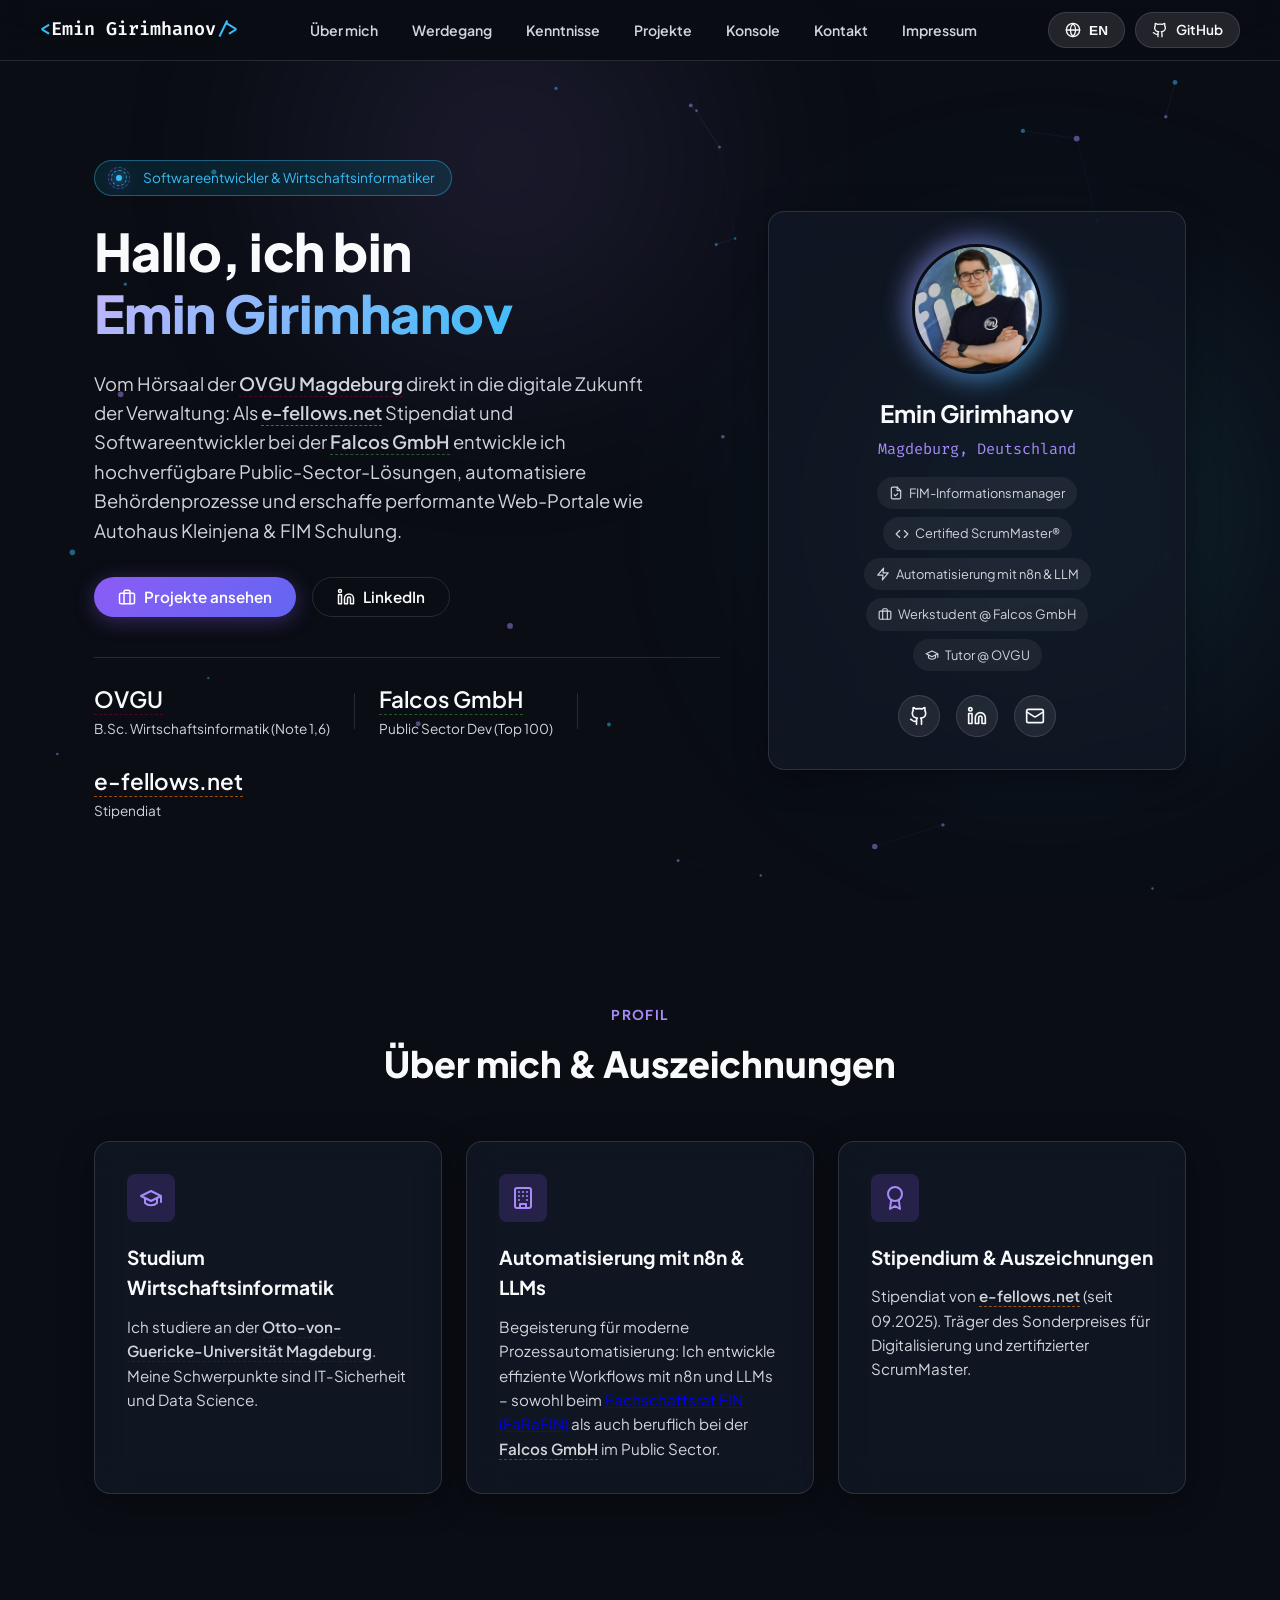
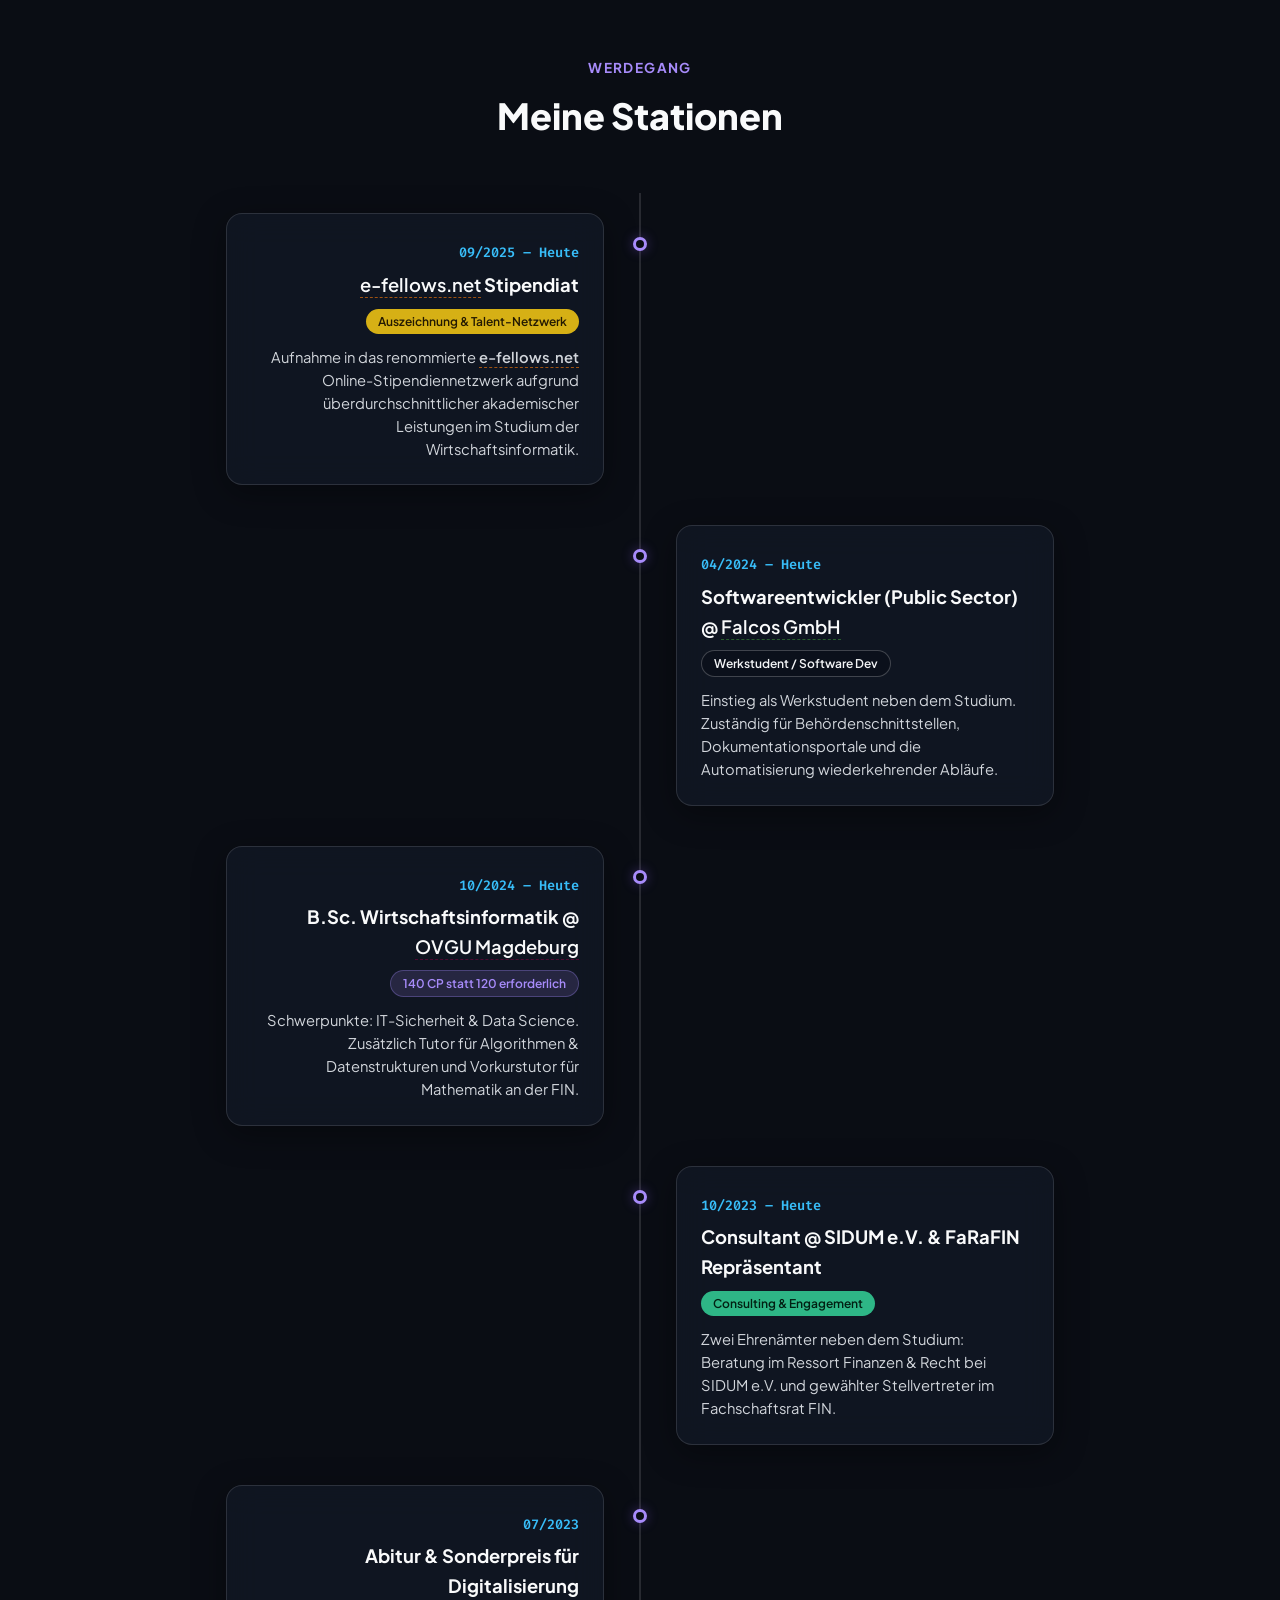
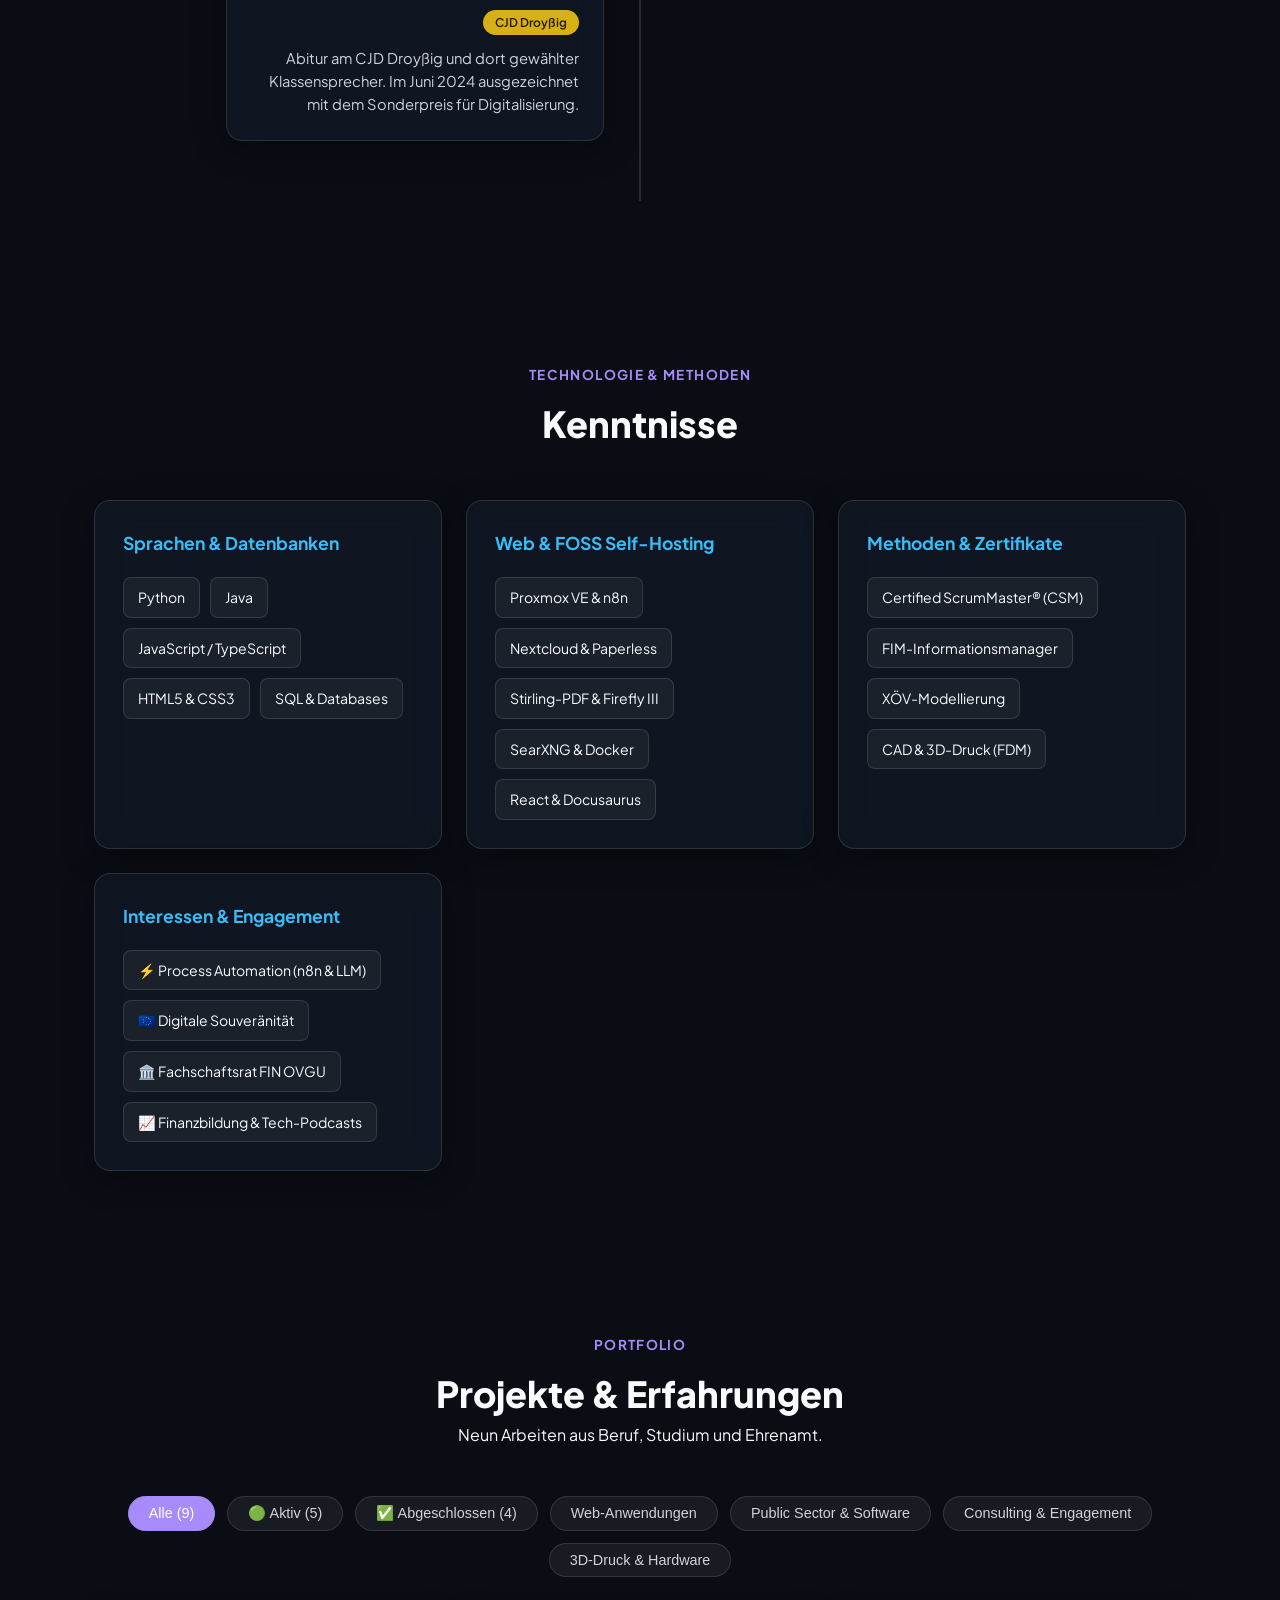
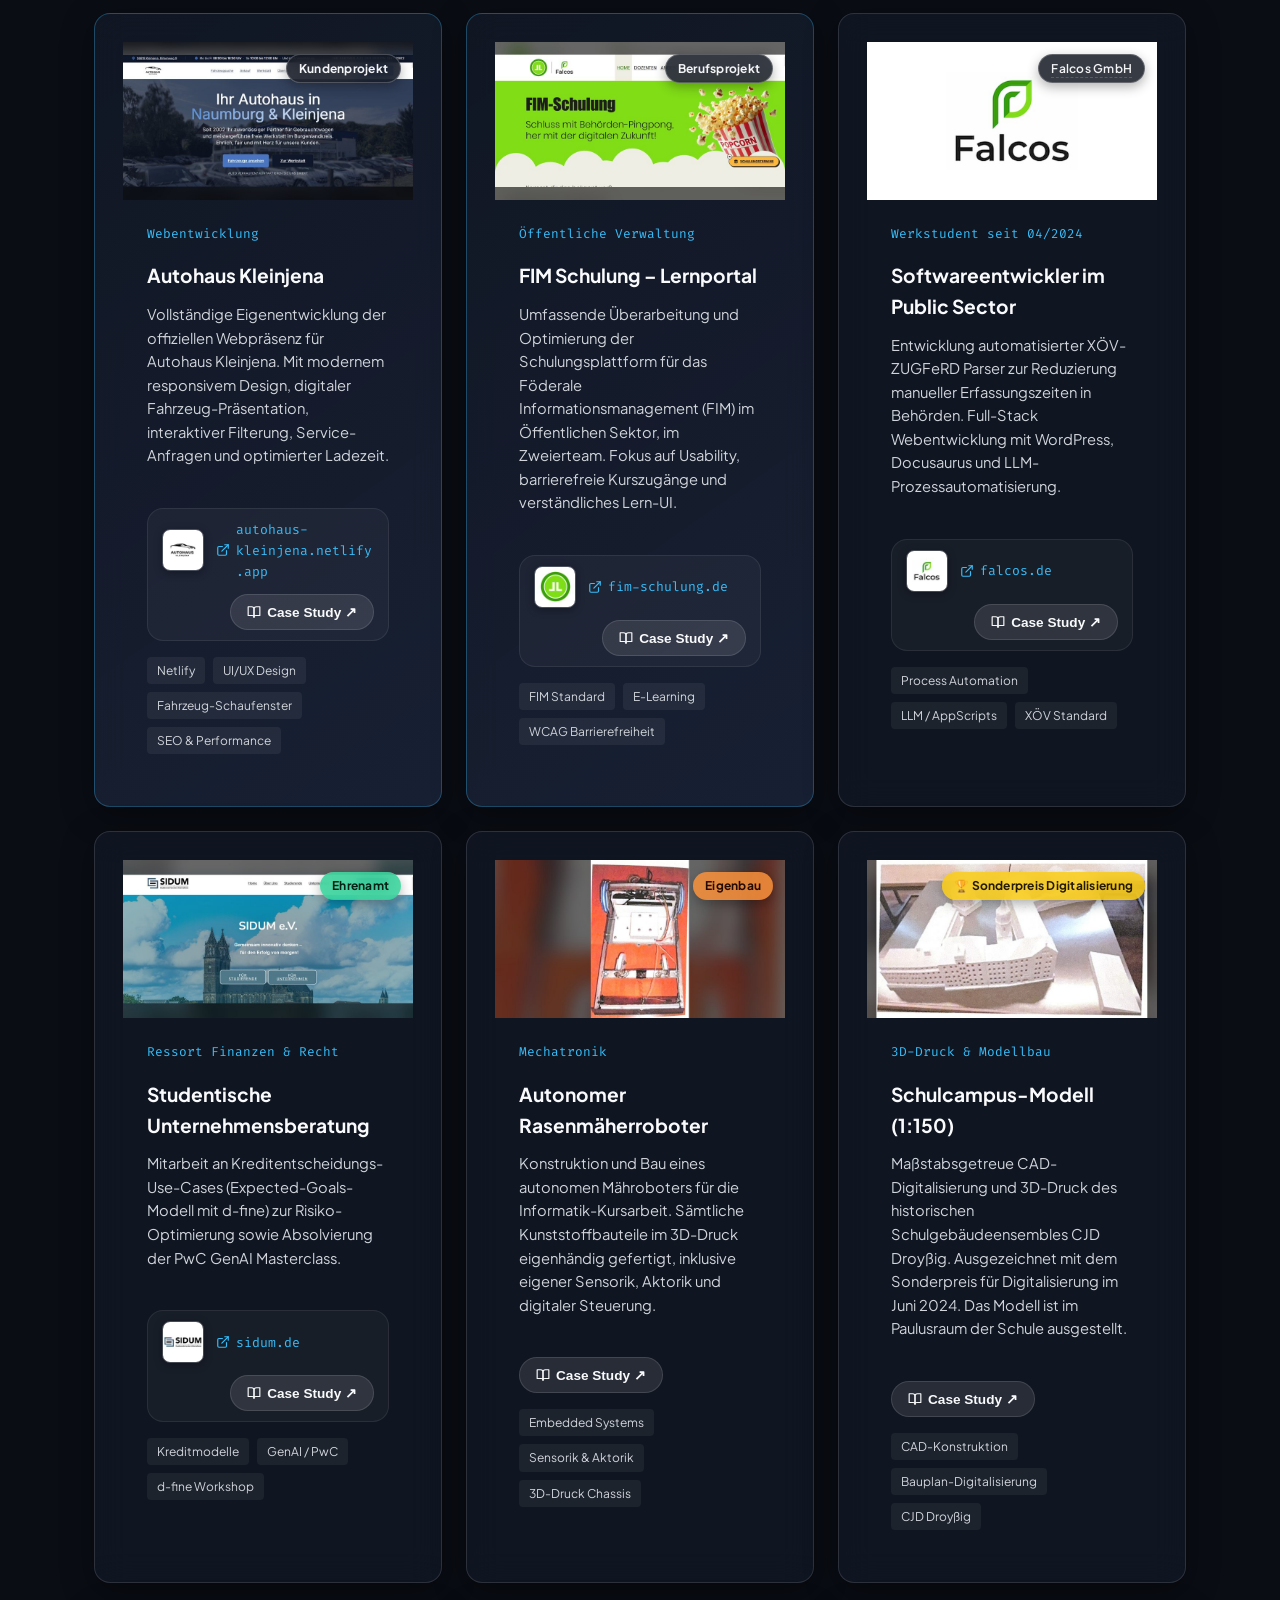
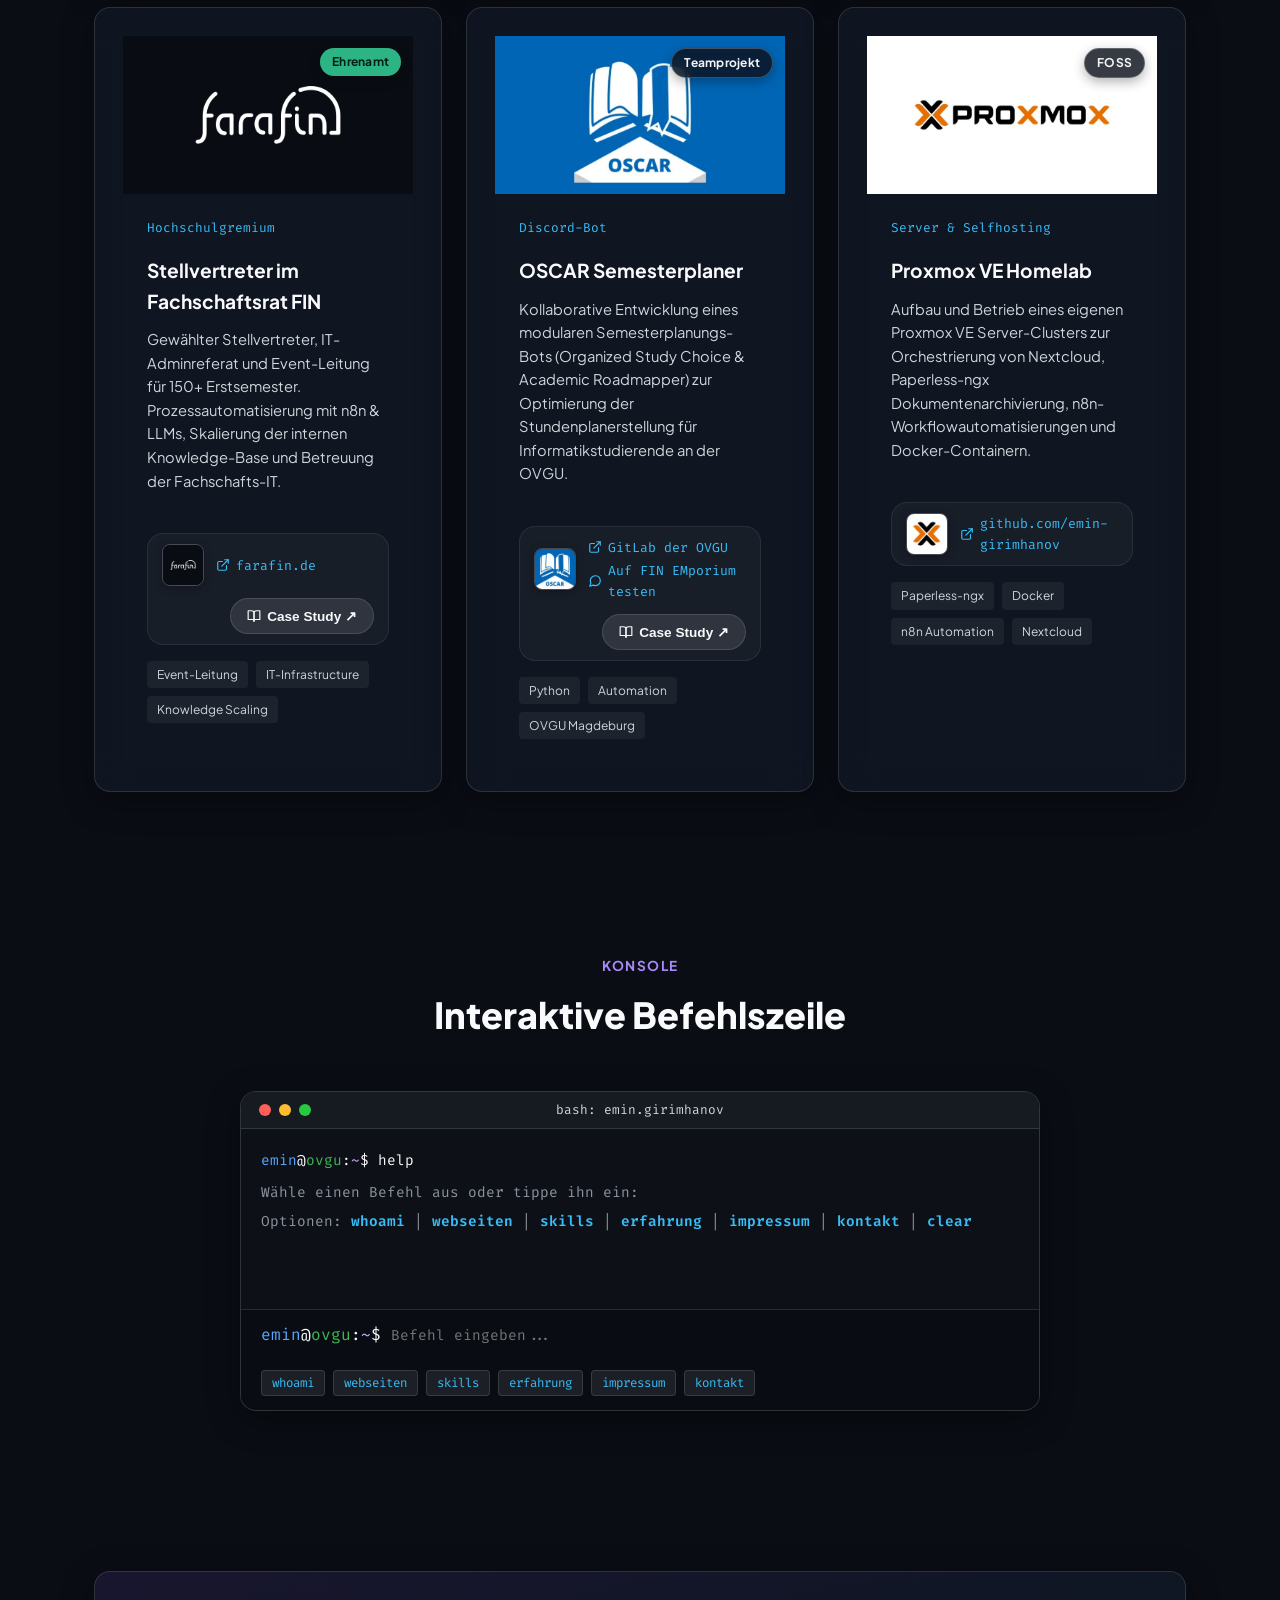
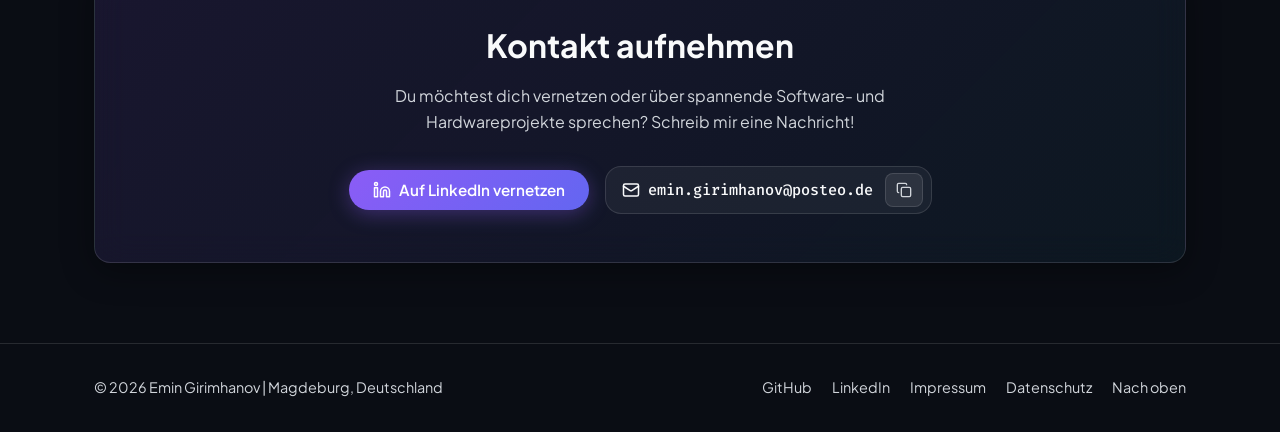
==== index.html @ 1c638ce2 "content: Profilkarte um Werkstudent und Tutor, Hochschulname ausschreiben Die Profilkarte nennt jetz" ====
<!DOCTYPE html>
<html lang="de">
<head>
    <meta charset="UTF-8">
    <meta name="viewport" content="width=device-width, initial-scale=1.0">

    <!-- Primary SEO Meta Tags -->
    <title>Emin Girimhanov | Softwareentwickler &amp; Wirtschaftsinformatiker Magdeburg</title>
    <meta name="description" content="Emin Girimhanov entwickelt Software für den Public Sector bei der Falcos GmbH und studiert Wirtschaftsinformatik an der OVGU Magdeburg. Projekte: XÖV-ZUGFeRD-Parser, Web-Portale, Prozessautomatisierung mit n8n.">
    <meta name="author" content="Emin Girimhanov">
    <meta name="robots" content="index, follow, max-image-preview:large, max-snippet:-1, max-video-preview:-1">
    <link rel="canonical" href="https://emin-girimhanov.de/">

    <!-- Geographic Meta Tags (GEO / Magdeburg, Germany) -->
    <meta name="geo.region" content="DE-ST">
    <meta name="geo.placename" content="Magdeburg">
    <meta name="geo.position" content="52.120533;11.627624">
    <meta name="ICBM" content="52.120533, 11.627624">

    <!-- Open Graph / Social Media Meta Tags -->
    <meta property="og:type" content="profile">
    <meta property="og:title" content="Emin Girimhanov | Softwareentwickler (Public Sector) &amp; Wirtschaftsinformatiker Magdeburg">
    <meta property="og:description" content="Portfolio &amp; Projekte von Emin Girimhanov: B.Sc. Wirtschaftsinformatik OVGU Magdeburg (Note 1,6 | 140 CP), Softwareentwickler bei Falcos GmbH (Public Sector), autohaus-kleinjena.netlify.app &amp; fim-schulung.de.">
    <meta property="og:url" content="https://emin-girimhanov.de/">
    <meta property="og:image" content="https://emin-girimhanov.de/assets/img/emin-girimhanov.jpg">
    <meta property="profile:first_name" content="Emin">
    <meta property="profile:last_name" content="Girimhanov">
    <meta property="profile:username" content="emin-girimhanov">

    <!-- Twitter Card Meta Tags -->
    <meta name="twitter:card" content="summary_large_image">
    <meta name="twitter:title" content="Emin Girimhanov | Softwareentwickler &amp; Wirtschaftsinformatiker">
    <meta name="twitter:description" content="Portfolio &amp; Webanwendungen von Emin Girimhanov (OVGU Magdeburg, Falcos GmbH, e-fellows Stipendiat, Certified ScrumMaster).">
    <meta name="twitter:image" content="https://emin-girimhanov.de/assets/img/emin-girimhanov.jpg">

    <!-- Structured Data (JSON-LD for GEO & AI Engine Optimization: ChatGPT, Perplexity, Gemini, Bing Copilot) -->
    <script type="application/ld+json">
    {
      "@context": "https://schema.org",
      "@graph": [
        {
          "@type": "Person",
          "@id": "https://emin-girimhanov.de/#person",
          "name": "Emin Girimhanov",
          "url": "https://emin-girimhanov.de/",
          "image": "https://emin-girimhanov.de/assets/img/emin-girimhanov.jpg",
          "jobTitle": "Softwareentwickler im Public Sector & Wirtschaftsinformatiker",
          "description": "B.Sc. Wirtschaftsinformatik-Student an der Otto-von-Guericke-Universität Magdeburg (Note 1,6 | 140 CP), Softwareentwickler bei der Falcos GmbH (Public Sector XÖV / ZUGFeRD) und e-fellows.net Online-Stipendiat.",
          "worksFor": {
            "@type": "Organization",
            "name": "Falcos GmbH",
            "url": "https://falcos.de"
          },
          "alumniOf": [
            {
              "@type": "CollegeOrUniversity",
              "name": "Otto-von-Guericke-Universität Magdeburg",
              "url": "https://www.ovgu.de/"
            },
            {
              "@type": "EducationalOrganization",
              "name": "CJD Christophorusschule Droyßig"
            }
          ],
          "address": {
            "@type": "PostalAddress",
            "addressLocality": "Magdeburg",
            "addressRegion": "Sachsen-Anhalt",
            "addressCountry": "Germany"
          },
          "email": "mailto:emin.girimhanov@posteo.de",
          "sameAs": [
            "https://www.linkedin.com/in/emin-girimhanov/",
            "https://github.com/emin-girimhanov",
            "https://machteburch.social/@emin",
            "https://autohaus-kleinjena.netlify.app/",
            "https://fim-schulung.de/"
          ],
          "hasCredential": [
            {
              "@type": "EducationalOccupationalCredential",
              "name": "Certified ScrumMaster (CSM®)",
              "credentialCategory": "Certification",
              "recognizedBy": {
                "@type": "Organization",
                "name": "Scrum Alliance"
              }
            },
            {
              "@type": "EducationalOccupationalCredential",
              "name": "FIM-Informationsmanager & FIM-Methodenexperte",
              "credentialCategory": "Certification",
              "recognizedBy": {
                "@type": "Organization",
                "name": "Falcos GmbH"
              }
            }
          ],
          "award": [
            "e-fellows.net Online-Stipendium (09/2025)",
            "Sonderpreis für Digitalisierung / Modellierung CJD Droyßig (06/2024)"
          ],
          "knowsAbout": [
            "Software Development",
            "Business Informatics",
            "Public Sector IT",
            "XÖV Standards",
            "ZUGFeRD Invoicing",
            "FIM Föderales Informationsmanagement",
            "Python",
            "Java",
            "JavaScript",
            "TypeScript",
            "React",
            "Node.js",
            "Proxmox VE Self-Hosting",
            "n8n Workflow Automation",
            "3D Printing FDM",
            "Agile Scrum Software Development"
          ]
        },
        {
          "@type": "WebSite",
          "@id": "https://emin-girimhanov.de/#website",
          "url": "https://emin-girimhanov.de/",
          "name": "Emin Girimhanov Portfolio",
          "description": "Offizielles Portfolio von Emin Girimhanov – Softwareentwickler Public Sector & Wirtschaftsinformatiker Magdeburg",
          "publisher": {
            "@id": "https://emin-girimhanov.de/#person"
          },
          "inLanguage": ["de-DE", "en-US"]
        }
      ]
    }
    </script>

    <!-- Google Fonts -->
    <!-- Selbst gehostete Schriften: kein Google-CDN, keine US-Uebertragung (DSGVO) -->
    <link rel="preload" href="assets/fonts/plus-jakarta-sans-latin.woff2" as="font" type="font/woff2" crossorigin>
    <link rel="stylesheet" href="assets/fonts/fonts.css">
    
    <!-- Vercel Speed Insights Integration -->
    <script defer src="/_vercel/speed-insights/script.js"></script>
    <link rel="stylesheet" href="style.css">
</head>
<body>
    <!-- Accessibility Skip Link -->
    <a href="#main-content" class="skip-link">Zum Hauptinhalt springen</a>

    <div class="ambient-light" aria-hidden="true">
        <canvas id="canvas-ui-bg"></canvas>
        <div class="blob blob-1"></div>
        <div class="blob blob-2"></div>
    </div>

    <!-- Navigation Header -->
    <header class="navbar" role="banner">
        <div class="nav-container">
            <a href="#" class="nav-logo" aria-label="Emin Girimhanov Startseite">
                <span class="logo-accent" aria-hidden="true">&lt;</span>Emin Girimhanov<span class="logo-accent" aria-hidden="true"> /&gt;</span>
            </a>
            
            <nav aria-label="Hauptnavigation" id="main-nav">
                <ul class="nav-links" id="nav-links">
                    <li><a href="#about" class="nav-link" data-de="Über mich" data-en="About me">Über mich</a></li>
                    <li><a href="#timeline" class="nav-link" data-de="Werdegang" data-en="Career">Werdegang</a></li>
                    <li><a href="#skills" class="nav-link" data-de="Kenntnisse" data-en="Skills">Kenntnisse</a></li>
                    <li><a href="#projects" class="nav-link" data-de="Projekte" data-en="Projects">Projekte</a></li>
                    <li><a href="#terminal" class="nav-link" data-de="Konsole" data-en="Console">Konsole</a></li>
                    <li><a href="#contact" class="nav-link" data-de="Kontakt" data-en="Contact">Kontakt</a></li>
                    <li><a href="impressum.html" class="nav-link" data-de="Impressum" data-en="Imprint">Impressum</a></li>
                </ul>
            </nav>

            <div class="nav-actions">
                <button id="nav-toggle-btn" class="nav-toggle" aria-label="Menü öffnen" aria-expanded="false" aria-controls="nav-links">
                    <span class="nav-toggle-bar" aria-hidden="true"></span>
                    <span class="nav-toggle-bar" aria-hidden="true"></span>
                    <span class="nav-toggle-bar" aria-hidden="true"></span>
                </button>
                <button id="lang-toggle-btn" class="btn btn-secondary btn-sm" aria-label="Sprache wechseln / Switch Language">
                    <svg xmlns="http://www.w3.org/2000/svg" width="16" height="16" viewBox="0 0 24 24" fill="none" stroke="currentColor" stroke-width="2" stroke-linecap="round" stroke-linejoin="round" aria-hidden="true"><circle cx="12" cy="12" r="10"></circle><line x1="2" y1="12" x2="22" y2="12"></line><path d="M12 2a15.3 15.3 0 0 1 4 10 15.3 15.3 0 0 1-4 10 15.3 15.3 0 0 1-4-10 15.3 15.3 0 0 1 4-10z"></path></svg> <span id="lang-label">EN</span>
                </button>
                <a href="https://github.com/emin-girimhanov" target="_blank" rel="noopener noreferrer" class="btn btn-secondary btn-sm nav-github" aria-label="Emin Girimhanov GitHub Profil öffnen">
                    <svg xmlns="http://www.w3.org/2000/svg" width="16" height="16" viewBox="0 0 24 24" fill="none" stroke="currentColor" stroke-width="2" stroke-linecap="round" stroke-linejoin="round" aria-hidden="true"><path d="M15 22v-4a4.8 4.8 0 0 0-1-3.5c3 0 6-2 6-5.5.08-1.25-.27-2.48-1-3.5.28-1.15.28-2.35 0-3.5 0 0-1 0-3 1.5-2.64-.5-5.36-.5-8 0C6 2 5 2 5 2c-.3 1.15-.3 2.35 0 3.5A5.403 5.403 0 0 0 4 9c0 3.5 3 5.5 6 5.5-.39.49-.68 1.05-.85 1.65-.17.6-.22 1.23-.15 1.85v4"></path><path d="M9 18c-4.51 2-5-2-7-2"></path></svg> <span class="btn-label">GitHub</span>
                </a>
            </div>
        </div>
    </header>

    <main id="main-content">
        <!-- Hero Section -->
        <section class="hero-section" id="hero" aria-labelledby="hero-title">
            <div class="container hero-grid">
                <div class="hero-content">
                    <div class="status-badge" role="status">
                        <div class="thinking-orb" aria-hidden="true">
                            <span class="orb-ring ring-1"></span>
                            <span class="orb-ring ring-2"></span>
                            <span class="orb-core"></span>
                        </div>
                        <span data-de="Softwareentwickler &amp; Wirtschaftsinformatiker" data-en="Software Developer &amp; Business Informatics Student">Softwareentwickler &amp; Wirtschaftsinformatiker</span>
                    </div>

                    <h1 class="hero-title" id="hero-title">
                        <span data-de="Hallo, ich bin" data-en="Hello, I am">Hallo, ich bin</span> <span class="gradient-text">Emin Girimhanov</span>
                    </h1>

                    <p class="hero-subtitle" data-de="Vom Hörsaal der <a href=&quot;https://www.ovgu.de/&quot; target=&quot;_blank&quot; rel=&quot;noopener noreferrer&quot; class=&quot;ovgu-link&quot; aria-label=&quot;OVGU Magdeburg Webseite in neuem Tab öffnen&quot;>OVGU Magdeburg</a> direkt in die digitale Zukunft der Verwaltung: Als <a href=&quot;https://www.e-fellows.net/&quot; target=&quot;_blank&quot; rel=&quot;noopener noreferrer&quot; class=&quot;efellows-link&quot; aria-label=&quot;e-fellows.net Webseite in neuem Tab öffnen&quot;>e-fellows.net</a> Stipendiat und Softwareentwickler bei der <a href=&quot;https://falcos.de&quot; target=&quot;_blank&quot; rel=&quot;noopener noreferrer&quot; class=&quot;falcos-link&quot; aria-label=&quot;Falcos GmbH Webseite in neuem Tab öffnen&quot;>Falcos GmbH</a> entwickle ich hochverfügbare Public-Sector-Lösungen, automatisiere Behördenprozesse und erschaffe performante Web-Portale wie Autohaus Kleinjena &amp; FIM Schulung." data-en="Bridging top-tier academic excellence at <a href=&quot;https://www.ovgu.de/&quot; target=&quot;_blank&quot; rel=&quot;noopener noreferrer&quot; class=&quot;ovgu-link&quot; aria-label=&quot;OVGU Magdeburg Website in new tab&quot;>OVGU Magdeburg</a> with real-world software engineering: As an <a href=&quot;https://www.e-fellows.net/&quot; target=&quot;_blank&quot; rel=&quot;noopener noreferrer&quot; class=&quot;efellows-link&quot; aria-label=&quot;e-fellows.net Website in new tab&quot;>e-fellows.net</a> scholar and Software Developer at <a href=&quot;https://falcos.de&quot; target=&quot;_blank&quot; rel=&quot;noopener noreferrer&quot; class=&quot;falcos-link&quot; aria-label=&quot;Falcos GmbH Website in new tab&quot;>Falcos GmbH</a>, I build high-availability public sector solutions, automate data workflows, and engineer high-performance web platforms such as Autohaus Kleinjena &amp; FIM Schulung.">
                        Vom Hörsaal der <a href="https://www.ovgu.de/" target="_blank" rel="noopener noreferrer" class="ovgu-link" aria-label="OVGU Magdeburg Webseite in neuem Tab öffnen">OVGU Magdeburg</a> direkt in die digitale Zukunft der Verwaltung: Als <a href="https://www.e-fellows.net/" target="_blank" rel="noopener noreferrer" class="efellows-link" aria-label="e-fellows.net Webseite in neuem Tab öffnen">e-fellows.net</a> Stipendiat und Softwareentwickler bei der <a href="https://falcos.de" target="_blank" rel="noopener noreferrer" class="falcos-link" aria-label="Falcos GmbH Webseite in neuem Tab öffnen">Falcos GmbH</a> entwickle ich hochverfügbare Public-Sector-Lösungen, automatisiere Behördenprozesse und erschaffe performante Web-Portale wie Autohaus Kleinjena &amp; FIM Schulung.
                    </p>

                    <div class="hero-buttons">
                        <a href="#projects" class="btn btn-primary">
                            <svg xmlns="http://www.w3.org/2000/svg" width="18" height="18" viewBox="0 0 24 24" fill="none" stroke="currentColor" stroke-width="2" stroke-linecap="round" stroke-linejoin="round" aria-hidden="true"><rect width="20" height="14" x="2" y="7" rx="2" ry="2"></rect><path d="M16 21V5a2 2 0 0 0-2-2h-4a2 2 0 0 0-2 2v16"></path></svg> <span data-de="Projekte ansehen" data-en="View Projects">Projekte ansehen</span>
                        </a>
                        <a href="https://www.linkedin.com/in/emin-girimhanov/" target="_blank" rel="noopener noreferrer" class="btn btn-outline">
                            <svg xmlns="http://www.w3.org/2000/svg" width="18" height="18" viewBox="0 0 24 24" fill="none" stroke="currentColor" stroke-width="2" stroke-linecap="round" stroke-linejoin="round" aria-hidden="true"><path d="M16 8a6 6 0 0 1 6 6v7h-4v-7a2 2 0 0 0-2-2 2 2 0 0 0-2 2v7h-4v-7a6 6 0 0 1 6-6z"></path><rect x="2" y="9" width="4" height="12"></rect><circle cx="4" cy="4" r="2"></circle></svg> LinkedIn
                        </a>
                    </div>

                    <div class="hero-stats" role="list">
                        <div class="stat-item" role="listitem">
                            <span class="stat-number"><a href="https://www.ovgu.de/" target="_blank" rel="noopener noreferrer" class="ovgu-link" aria-label="OVGU Magdeburg Webseite in neuem Tab öffnen">OVGU</a></span>
                            <span class="stat-label" data-de="B.Sc. Wirtschaftsinformatik (Note 1,6)" data-en="B.Sc. Business Informatics (GPA 1.6)">B.Sc. Wirtschaftsinformatik (Note 1,6)</span>
                        </div>
                        <div class="stat-divider" aria-hidden="true"></div>
                        <div class="stat-item" role="listitem">
                            <span class="stat-number"><a href="https://falcos.de" target="_blank" rel="noopener noreferrer" class="falcos-link" aria-label="Falcos GmbH Webseite in neuem Tab öffnen">Falcos GmbH</a></span>
                            <span class="stat-label" data-de="Public Sector Dev (Top 100)" data-en="Public Sector Dev (Top 100)">Public Sector Dev (Top 100)</span>
                        </div>
                        <div class="stat-divider" aria-hidden="true"></div>
                        <div class="stat-item" role="listitem">
                            <span class="stat-number"><a href="https://www.e-fellows.net/" target="_blank" rel="noopener noreferrer" class="efellows-link" aria-label="e-fellows.net Webseite in neuem Tab öffnen">e-fellows.net</a></span>
                            <span class="stat-label" data-de="Stipendiat" data-en="Scholarship Holder">Stipendiat</span>
                        </div>
                    </div>
                </div>

                <div class="hero-visual">
                    <div class="glass-card profile-card">
                        <div class="avatar-wrapper">
                            <div class="avatar-glow" aria-hidden="true"></div>
                            <img src="assets/img/emin-girimhanov.jpg" alt="Porträtfoto von Emin Girimhanov" class="avatar-img" width="130" height="130">
                        </div>
                        <h2 class="profile-name">Emin Girimhanov</h2>
                        <p class="profile-handle" data-de="Magdeburg, Deutschland" data-en="Magdeburg, Germany">Magdeburg, Deutschland</p>
                        
                        <div class="badge-list" aria-label="Auszeichnungen und Fertigkeiten">
                            <span class="tech-badge">
                                <svg xmlns="http://www.w3.org/2000/svg" width="14" height="14" viewBox="0 0 24 24" fill="none" stroke="currentColor" stroke-width="2" stroke-linecap="round" stroke-linejoin="round" aria-hidden="true"><path d="M14 2H6a2 2 0 0 0-2 2v16a2 2 0 0 0 2 2h12a2 2 0 0 0 2-2V8z"></path><polyline points="14 2 14 8 20 8"></polyline><path d="m9 15 2 2 4-4"></path></svg> FIM-Informationsmanager
                            </span>
                            <span class="tech-badge">
                                <svg xmlns="http://www.w3.org/2000/svg" width="14" height="14" viewBox="0 0 24 24" fill="none" stroke="currentColor" stroke-width="2" stroke-linecap="round" stroke-linejoin="round" aria-hidden="true"><polyline points="16 18 22 12 16 6"></polyline><polyline points="8 6 2 12 8 18"></polyline></svg> Certified ScrumMaster®
                            </span>
                            <span class="tech-badge">
                                <svg xmlns="http://www.w3.org/2000/svg" width="14" height="14" viewBox="0 0 24 24" fill="none" stroke="currentColor" stroke-width="2" stroke-linecap="round" stroke-linejoin="round" aria-hidden="true"><polygon points="13 2 3 14 12 14 11 22 21 10 12 10 13 2"></polygon></svg> <span data-de="Automatisierung mit n8n &amp; LLM" data-en="Automation with n8n &amp; LLM">Automatisierung mit n8n &amp; LLM</span>
                            </span>
                            <span class="tech-badge">
                                <svg xmlns="http://www.w3.org/2000/svg" width="14" height="14" viewBox="0 0 24 24" fill="none" stroke="currentColor" stroke-width="2" stroke-linecap="round" stroke-linejoin="round" aria-hidden="true"><rect width="20" height="14" x="2" y="7" rx="2" ry="2"></rect><path d="M16 21V5a2 2 0 0 0-2-2h-4a2 2 0 0 0-2 2v16"></path></svg> <span data-de="Werkstudent @ Falcos GmbH" data-en="Working Student @ Falcos GmbH">Werkstudent @ Falcos GmbH</span>
                            </span>
                            <span class="tech-badge">
                                <svg xmlns="http://www.w3.org/2000/svg" width="14" height="14" viewBox="0 0 24 24" fill="none" stroke="currentColor" stroke-width="2" stroke-linecap="round" stroke-linejoin="round" aria-hidden="true"><path d="M22 10v6M2 10l10-5 10 5-10 5z"></path><path d="M6 12v5c3 3 9 3 12 0v-5"></path></svg> <span data-de="Tutor @ OVGU" data-en="Tutor @ OVGU">Tutor @ OVGU</span>
                            </span>
                        </div>

                        <!-- Direct Inline SVGs for Social Row -->
                        <div class="social-row" aria-label="Social Media Profile">
                            <a href="https://github.com/emin-girimhanov" target="_blank" rel="noopener noreferrer" aria-label="GitHub Profil von Emin Girimhanov" class="social-icon" title="GitHub">
                                <svg xmlns="http://www.w3.org/2000/svg" width="20" height="20" viewBox="0 0 24 24" fill="none" stroke="currentColor" stroke-width="2" stroke-linecap="round" stroke-linejoin="round" aria-hidden="true"><path d="M15 22v-4a4.8 4.8 0 0 0-1-3.5c3 0 6-2 6-5.5.08-1.25-.27-2.48-1-3.5.28-1.15.28-2.35 0-3.5 0 0-1 0-3 1.5-2.64-.5-5.36-.5-8 0C6 2 5 2 5 2c-.3 1.15-.3 2.35 0 3.5A5.403 5.403 0 0 0 4 9c0 3.5 3 5.5 6 5.5-.39.49-.68 1.05-.85 1.65-.17.6-.22 1.23-.15 1.85v4"></path><path d="M9 18c-4.51 2-5-2-7-2"></path></svg>
                            </a>
                            <a href="https://www.linkedin.com/in/emin-girimhanov/" target="_blank" rel="noopener noreferrer" aria-label="LinkedIn Profil von Emin Girimhanov" class="social-icon" title="LinkedIn">
                                <svg xmlns="http://www.w3.org/2000/svg" width="20" height="20" viewBox="0 0 24 24" fill="none" stroke="currentColor" stroke-width="2" stroke-linecap="round" stroke-linejoin="round" aria-hidden="true"><path d="M16 8a6 6 0 0 1 6 6v7h-4v-7a2 2 0 0 0-2-2 2 2 0 0 0-2 2v7h-4v-7a6 6 0 0 1 6-6z"></path><rect x="2" y="9" width="4" height="12"></rect><circle cx="4" cy="4" r="2"></circle></svg>
                            </a>
                            <a href="mailto:emin.girimhanov@posteo.de" aria-label="E-Mail an Emin Girimhanov senden" class="social-icon" title="E-Mail">
                                <svg xmlns="http://www.w3.org/2000/svg" width="20" height="20" viewBox="0 0 24 24" fill="none" stroke="currentColor" stroke-width="2" stroke-linecap="round" stroke-linejoin="round" aria-hidden="true"><rect width="20" height="16" x="2" y="4" rx="2"></rect><path d="m22 7-8.97 5.7a1.94 1.94 0 0 1-2.06 0L2 7"></path></svg>
                            </a>
                        </div>
                    </div>
                </div>
            </div>
        </section>

        <!-- About Section -->
        <section class="section" id="about" aria-labelledby="about-title">
            <div class="container">
                <div class="section-header">
                    <span class="section-tag" data-de="Profil" data-en="Profile">Profil</span>
                    <h2 class="section-title" id="about-title" data-de="Über mich &amp; Auszeichnungen" data-en="About Me &amp; Awards">Über mich &amp; Auszeichnungen</h2>
                </div>

                <div class="about-grid">
                    <article class="glass-card about-card">
                        <div class="icon-box" aria-hidden="true">
                            <svg xmlns="http://www.w3.org/2000/svg" width="24" height="24" viewBox="0 0 24 24" fill="none" stroke="currentColor" stroke-width="2" stroke-linecap="round" stroke-linejoin="round"><path d="M22 10v6M2 10l10-5 10 5-10 5z"></path><path d="M6 12v5c3 3 9 3 12 0v-5"></path></svg>
                        </div>
                        <h3 data-de="Studium Wirtschaftsinformatik" data-en="Business Informatics Studies">Studium Wirtschaftsinformatik</h3>
                        <p data-de="Ich studiere an der <a href=&quot;https://www.ovgu.de/&quot; target=&quot;_blank&quot; rel=&quot;noopener noreferrer&quot; class=&quot;ovgu-link&quot;>Otto-von-Guericke-Universität Magdeburg</a>. Meine Schwerpunkte sind IT-Sicherheit und Data Science." data-en="I study at <a href=&quot;https://www.ovgu.de/&quot; target=&quot;_blank&quot; rel=&quot;noopener noreferrer&quot; class=&quot;ovgu-link&quot;>Otto von Guericke University Magdeburg</a>. My focus areas are IT Security and Data Science.">
                            Ich studiere an der <a href="https://www.ovgu.de/" target="_blank" rel="noopener noreferrer" class="ovgu-link">Otto-von-Guericke-Universität Magdeburg</a>. Meine Schwerpunkte sind IT-Sicherheit und Data Science.
                        </p>
                    </article>

                    <article class="glass-card about-card">
                        <div class="icon-box" aria-hidden="true">
                            <svg xmlns="http://www.w3.org/2000/svg" width="24" height="24" viewBox="0 0 24 24" fill="none" stroke="currentColor" stroke-width="2" stroke-linecap="round" stroke-linejoin="round"><rect width="16" height="20" x="4" y="2" rx="2" ry="2"></rect><path d="M9 22v-4h6v4"></path><path d="M8 6h.01"></path><path d="M16 6h.01"></path><path d="M12 6h.01"></path><path d="M12 10h.01"></path><path d="M16 10h.01"></path><path d="M16 14h.01"></path><path d="M8 10h.01"></path><path d="M8 14h.01"></path></svg>
                        </div>
                        <h3 data-de="Automatisierung mit n8n &amp; LLMs" data-en="Automation with n8n &amp; LLMs">Automatisierung mit n8n &amp; LLMs</h3>
                        <p data-de="Begeisterung für moderne Prozessautomatisierung: Ich entwickle effiziente Workflows mit n8n und LLMs – sowohl beim <a href=&quot;#farafin&quot;>Fachschaftsrat FIN (FaRaFIN)</a> als auch beruflich bei der <a href=&quot;https://falcos.de&quot; target=&quot;_blank&quot; rel=&quot;noopener noreferrer&quot; class=&quot;falcos-link&quot;>Falcos GmbH</a> im Public Sector." data-en="Passionate about modern process automation: I build efficient workflows using n8n and LLMs – both at the Student Council FIN (FaRaFIN) and professionally at <a href=&quot;https://falcos.de&quot; target=&quot;_blank&quot; rel=&quot;noopener noreferrer&quot; class=&quot;falcos-link&quot;>Falcos GmbH</a> in the Public Sector.">
                            Begeisterung für moderne Prozessautomatisierung: Ich entwickle effiziente Workflows mit n8n und LLMs – sowohl beim Fachschaftsrat FIN (FaRaFIN) als auch beruflich bei der <a href="https://falcos.de" target="_blank" rel="noopener noreferrer" class="falcos-link">Falcos GmbH</a> im Public Sector.
                        </p>
                    </article>

                    <article class="glass-card about-card">
                        <div class="icon-box" aria-hidden="true">
                            <svg xmlns="http://www.w3.org/2000/svg" width="24" height="24" viewBox="0 0 24 24" fill="none" stroke="currentColor" stroke-width="2" stroke-linecap="round" stroke-linejoin="round"><circle cx="12" cy="8" r="7"></circle><polyline points="8.21 13.89 7 23 12 20 17 23 15.79 13.88"></polyline></svg>
                        </div>
                        <h3 data-de="Stipendium &amp; Auszeichnungen" data-en="Scholarships &amp; Awards">Stipendium &amp; Auszeichnungen</h3>
                        <p data-de="Stipendiat von <a href=&quot;https://www.e-fellows.net/&quot; target=&quot;_blank&quot; rel=&quot;noopener noreferrer&quot; class=&quot;efellows-link&quot;>e-fellows.net</a> (seit 09.2025). Träger des Sonderpreises für Digitalisierung und zertifizierter ScrumMaster." data-en="<a href=&quot;https://www.e-fellows.net/&quot; target=&quot;_blank&quot; rel=&quot;noopener noreferrer&quot; class=&quot;efellows-link&quot;>e-fellows.net</a> scholar since 09/2025. Winner of the Special Award for Digitalization and Certified ScrumMaster.">
                            Stipendiat von <a href="https://www.e-fellows.net/" target="_blank" rel="noopener noreferrer" class="efellows-link">e-fellows.net</a> (seit 09.2025). Träger des Sonderpreises für Digitalisierung und zertifizierter ScrumMaster.
                        </p>
                    </article>
                </div>
            </div>
        </section>

        <!-- Timeline / Meine Reise Section -->
        <section class="section" id="timeline" aria-labelledby="timeline-title">
            <div class="container">
                <div class="section-header">
                    <span class="section-tag" data-de="Werdegang" data-en="Career Path">Werdegang</span>
                    <h2 class="section-title" id="timeline-title" data-de="Meine Stationen" data-en="My Milestones">Meine Stationen</h2>
                </div>

                <div class="timeline-wrapper">
                    <div class="timeline-line" aria-hidden="true"></div>
                    <div class="timeline-progress-bar" id="timeline-progress-bar" aria-hidden="true"></div>

                    <!-- Milestone 1: e-fellows -->
                    <div class="timeline-item left">
                        <div class="timeline-dot" aria-hidden="true"></div>
                        <article class="glass-card timeline-content">
                            <span class="timeline-date">09/2025 – Heute</span>
                            <h3 class="timeline-heading" data-de="<a href=&quot;https://www.e-fellows.net/&quot; target=&quot;_blank&quot; rel=&quot;noopener noreferrer&quot; class=&quot;efellows-link&quot;>e-fellows.net</a> Stipendiat" data-en="<a href=&quot;https://www.e-fellows.net/&quot; target=&quot;_blank&quot; rel=&quot;noopener noreferrer&quot; class=&quot;efellows-link&quot;>e-fellows.net</a> Scholar"><a href="https://www.e-fellows.net/" target="_blank" rel="noopener noreferrer" class="efellows-link">e-fellows.net</a> Stipendiat</h3>
                            <span class="timeline-badge badge-award" data-de="Auszeichnung &amp; Talent-Netzwerk" data-en="Award &amp; Talent Network">Auszeichnung &amp; Talent-Netzwerk</span>
                            <p class="timeline-text" data-de="Aufnahme in das renommierte <a href=&quot;https://www.e-fellows.net/&quot; target=&quot;_blank&quot; rel=&quot;noopener noreferrer&quot; class=&quot;efellows-link&quot;>e-fellows.net</a> Online-Stipendiennetzwerk aufgrund überdurchschnittlicher akademischer Leistungen im Studium der Wirtschaftsinformatik." data-en="Awarded the prestigious <a href=&quot;https://www.e-fellows.net/&quot; target=&quot;_blank&quot; rel=&quot;noopener noreferrer&quot; class=&quot;efellows-link&quot;>e-fellows.net</a> online scholarship for outstanding academic performance in Business Informatics.">
                                Aufnahme in das renommierte <a href="https://www.e-fellows.net/" target="_blank" rel="noopener noreferrer" class="efellows-link">e-fellows.net</a> Online-Stipendiennetzwerk aufgrund überdurchschnittlicher akademischer Leistungen im Studium der Wirtschaftsinformatik.
                            </p>
                        </article>
                    </div>

                    <!-- Milestone 2: Falcos GmbH -->
                    <div class="timeline-item right">
                        <div class="timeline-dot" aria-hidden="true"></div>
                        <article class="glass-card timeline-content">
                            <span class="timeline-date">04/2024 – Heute</span>
                            <h3 class="timeline-heading" data-de="Softwareentwickler (Public Sector) @ <a href=&quot;https://falcos.de&quot; target=&quot;_blank&quot; rel=&quot;noopener noreferrer&quot; class=&quot;falcos-link&quot; aria-label=&quot;Falcos GmbH Webseite in neuem Tab öffnen&quot;>Falcos GmbH</a>" data-en="Software Developer (Public Sector) @ <a href=&quot;https://falcos.de&quot; target=&quot;_blank&quot; rel=&quot;noopener noreferrer&quot; class=&quot;falcos-link&quot; aria-label=&quot;Falcos GmbH Website in new tab&quot;>Falcos GmbH</a>">Softwareentwickler (Public Sector) @ <a href="https://falcos.de" target="_blank" rel="noopener noreferrer" class="falcos-link" aria-label="Falcos GmbH Webseite in neuem Tab öffnen">Falcos GmbH</a></h3>
                            <span class="timeline-badge badge-work" data-de="Werkstudent / Software Dev" data-en="Working Student / Software Dev">Werkstudent / Software Dev</span>
                            <p class="timeline-text" data-de="Einstieg als Werkstudent neben dem Studium. Zuständig für Behördenschnittstellen, Dokumentationsportale und die Automatisierung wiederkehrender Abläufe." data-en="Joined as a working student alongside my studies. Responsible for public sector interfaces, documentation portals, and the automation of recurring workflows.">
                                Einstieg als Werkstudent neben dem Studium. Zuständig für Behördenschnittstellen, Dokumentationsportale und die Automatisierung wiederkehrender Abläufe.
                            </p>
                        </article>
                    </div>

                    <!-- Milestone 3: OVGU Magdeburg -->
                    <div class="timeline-item left">
                        <div class="timeline-dot" aria-hidden="true"></div>
                        <article class="glass-card timeline-content">
                            <span class="timeline-date">10/2024 – Heute</span>
                            <h3 class="timeline-heading" data-de="B.Sc. Wirtschaftsinformatik @ <a href=&quot;https://www.ovgu.de/&quot; target=&quot;_blank&quot; rel=&quot;noopener noreferrer&quot; class=&quot;ovgu-link&quot;>OVGU Magdeburg</a>" data-en="B.Sc. Business Informatics @ <a href=&quot;https://www.ovgu.de/&quot; target=&quot;_blank&quot; rel=&quot;noopener noreferrer&quot; class=&quot;ovgu-link&quot;>OVGU Magdeburg</a>">B.Sc. Wirtschaftsinformatik @ <a href="https://www.ovgu.de/" target="_blank" rel="noopener noreferrer" class="ovgu-link">OVGU Magdeburg</a></h3>
                            <span class="timeline-badge badge-edu" data-de="140 CP statt 120 erforderlich" data-en="140 ECTS vs 120 required">140 CP statt 120 erforderlich</span>
                            <p class="timeline-text" data-de="Schwerpunkte: IT-Sicherheit &amp; Data Science. Zusätzlich Tutor für Algorithmen &amp; Datenstrukturen und Vorkurstutor für Mathematik an der FIN." data-en="Focus: IT Security &amp; Data Science. Also tutor for Algorithms &amp; Data Structures and for the Mathematics prep course at FIN.">
                                Schwerpunkte: IT-Sicherheit &amp; Data Science. Zusätzlich Tutor für Algorithmen &amp; Datenstrukturen und Vorkurstutor für Mathematik an der FIN.
                            </p>
                        </article>
                    </div>

                    <!-- Milestone 4: SIDUM e.V. & FaRaFIN -->
                    <div class="timeline-item right">
                        <div class="timeline-dot" aria-hidden="true"></div>
                        <article class="glass-card timeline-content">
                            <span class="timeline-date">10/2023 – Heute</span>
                            <h3 class="timeline-heading" data-de="Consultant @ SIDUM e.V. &amp; FaRaFIN Repräsentant" data-en="Consultant @ SIDUM e.V. &amp; FaRaFIN Representative">Consultant @ SIDUM e.V. &amp; FaRaFIN Repräsentant</h3>
                            <span class="timeline-badge badge-engagement" data-de="Consulting &amp; Engagement" data-en="Consulting &amp; Engagement">Consulting &amp; Engagement</span>
                            <p class="timeline-text" data-de="Zwei Ehrenämter neben dem Studium: Beratung im Ressort Finanzen &amp; Recht bei SIDUM e.V. und gewählter Stellvertreter im Fachschaftsrat FIN." data-en="Two volunteer roles alongside my studies: consulting in Finance &amp; Legal at SIDUM e.V. and elected deputy at the FIN student council.">
                                Zwei Ehrenämter neben dem Studium: Beratung im Ressort Finanzen &amp; Recht bei SIDUM e.V. und gewählter Stellvertreter im Fachschaftsrat FIN.
                            </p>
                        </article>
                    </div>

                    <!-- Milestone 5: Abitur CJD Droyßig -->
                    <div class="timeline-item left">
                        <div class="timeline-dot" aria-hidden="true"></div>
                        <article class="glass-card timeline-content">
                            <span class="timeline-date">07/2023</span>
                            <h3 class="timeline-heading" data-de="Abitur &amp; Sonderpreis für Digitalisierung" data-en="High School Diploma &amp; Digitalization Award">Abitur &amp; Sonderpreis für Digitalisierung</h3>
                            <span class="timeline-badge badge-award" data-de="CJD Droyßig" data-en="CJD Droyßig">CJD Droyßig</span>
                            <p class="timeline-text" data-de="Abitur am CJD Droyßig und dort gewählter Klassensprecher. Im Juni 2024 ausgezeichnet mit dem Sonderpreis für Digitalisierung." data-en="Graduated from CJD Droyßig and served as elected class representative. Awarded the Special Digitalization Prize in June 2024.">
                                Abitur am CJD Droyßig und dort gewählter Klassensprecher. Im Juni 2024 ausgezeichnet mit dem Sonderpreis für Digitalisierung.
                            </p>
                        </article>
                    </div>
                </div>
            </div>
        </section>

        <!-- Skills Section -->
        <section class="section" id="skills" aria-labelledby="skills-title">
            <div class="container">
                <div class="section-header">
                    <span class="section-tag" data-de="Technologie &amp; Methoden" data-en="Technologies &amp; Methods">Technologie &amp; Methoden</span>
                    <h2 class="section-title" id="skills-title" data-de="Kenntnisse" data-en="Skills">Kenntnisse</h2>
                </div>

                <div class="skills-wrapper">
                    <div class="glass-card skill-category">
                        <h3 class="category-title" data-de="Sprachen &amp; Datenbanken" data-en="Languages &amp; Databases">
                            <svg xmlns="http://www.w3.org/2000/svg" width="20" height="20" viewBox="0 0 24 24" fill="none" stroke="currentColor" stroke-width="2" stroke-linecap="round" stroke-linejoin="round" aria-hidden="true"><path d="M14.5 2H6a2 2 0 0 0-2 2v16a2 2 0 0 0 2 2h12a2 2 0 0 0 2-2V7.5L14.5 2z"></path><polyline points="14 2 14 8 20 8"></polyline></svg> Sprachen &amp; Datenbanken
                        </h3>
                        <div class="skills-grid" role="list">
                            <div class="skill-pill" role="listitem">Python</div>
                            <div class="skill-pill" role="listitem">Java</div>
                            <div class="skill-pill" role="listitem">JavaScript / TypeScript</div>
                            <div class="skill-pill" role="listitem">HTML5 &amp; CSS3</div>
                            <div class="skill-pill" role="listitem">SQL &amp; Databases</div>
                        </div>
                    </div>

                    <div class="glass-card skill-category">
                        <h3 class="category-title" data-de="Web &amp; FOSS Self-Hosting" data-en="Web &amp; FOSS Self-Hosting">
                            <svg xmlns="http://www.w3.org/2000/svg" width="20" height="20" viewBox="0 0 24 24" fill="none" stroke="currentColor" stroke-width="2" stroke-linecap="round" stroke-linejoin="round" aria-hidden="true"><rect width="20" height="8" x="2" y="2" rx="2" ry="2"></rect><rect width="20" height="8" x="2" y="14" rx="2" ry="2"></rect><line x1="6" y1="6" x2="6.01" y2="6"></line><line x1="6" y1="18" x2="6.01" y2="18"></line></svg> Web &amp; FOSS Self-Hosting
                        </h3>
                        <div class="skills-grid" role="list">
                            <div class="skill-pill" role="listitem">Proxmox VE &amp; n8n</div>
                            <div class="skill-pill" role="listitem">Nextcloud &amp; Paperless</div>
                            <div class="skill-pill" role="listitem">Stirling-PDF &amp; Firefly III</div>
                            <div class="skill-pill" role="listitem">SearXNG &amp; Docker</div>
                            <div class="skill-pill" role="listitem">React &amp; Docusaurus</div>
                        </div>
                    </div>

                    <div class="glass-card skill-category">
                        <h3 class="category-title" data-de="Methoden &amp; Zertifikate" data-en="Methods &amp; Certificates">
                            <svg xmlns="http://www.w3.org/2000/svg" width="20" height="20" viewBox="0 0 24 24" fill="none" stroke="currentColor" stroke-width="2" stroke-linecap="round" stroke-linejoin="round" aria-hidden="true"><circle cx="12" cy="8" r="7"></circle><polyline points="8.21 13.89 7 23 12 20 17 23 15.79 13.88"></polyline></svg> Methoden &amp; Zertifikate
                        </h3>
                        <div class="skills-grid" role="list">
                            <div class="skill-pill" role="listitem">Certified ScrumMaster® (CSM)</div>
                            <div class="skill-pill" role="listitem">FIM-Informationsmanager</div>
                            <div class="skill-pill" role="listitem">XÖV-Modellierung</div>
                            <div class="skill-pill" role="listitem">CAD &amp; 3D-Druck (FDM)</div>
                        </div>
                    </div>

                    <div class="glass-card skill-category">
                        <h3 class="category-title" data-de="Interessen &amp; Engagement" data-en="Interests &amp; Engagement">
                            <svg xmlns="http://www.w3.org/2000/svg" width="20" height="20" viewBox="0 0 24 24" fill="none" stroke="currentColor" stroke-width="2" stroke-linecap="round" stroke-linejoin="round" aria-hidden="true"><path d="M19 14c1.49-1.46 3-3.21 3-5.5A5.5 5.5 0 0 0 16.5 3c-1.76 0-3 .5-4.5 2-1.5-1.5-2.74-2-4.5-2A5.5 5.5 0 0 0 2 8.5c0 2.3 1.5 4.05 3 5.5l7 7Z"></path></svg> Interessen &amp; Engagement
                        </h3>
                        <div class="skills-grid" role="list">
                            <div class="skill-pill" role="listitem">⚡ Process Automation (n8n &amp; LLM)</div>
                            <div class="skill-pill" role="listitem">🇪🇺 Digitale Souveränität</div>
                            <div class="skill-pill" role="listitem">🏛️ Fachschaftsrat FIN OVGU</div>
                            <div class="skill-pill" role="listitem">📈 Finanzbildung &amp; Tech-Podcasts</div>
                        </div>
                    </div>
                </div>
            </div>
        </section>

        <!-- Projects / Portfolio Section -->
        <section class="section" id="projects" aria-labelledby="projects-title">
            <div class="container">
                <div class="section-header">
                    <span class="section-tag" data-de="Portfolio" data-en="Portfolio">Portfolio</span>
                    <h2 class="section-title" id="projects-title" data-de="Projekte &amp; Erfahrungen" data-en="Projects &amp; Experience">Projekte &amp; Erfahrungen</h2>
                    <p class="section-subtitle" data-de="Neun Arbeiten aus Beruf, Studium und Ehrenamt." data-en="Nine projects from work, university, and volunteering.">
                        Neun Arbeiten aus Beruf, Studium und Ehrenamt.
                    </p>
                </div>

                <div class="project-filters" role="tablist" aria-label="Projektfilter">
                    <button class="filter-btn active" role="tab" aria-selected="true" data-filter="all" data-de="Alle (9)" data-en="All (9)">Alle (9)</button>
                    <button class="filter-btn" role="tab" aria-selected="false" data-filter="active" data-de="🟢 Aktiv (5)" data-en="🟢 Active (5)">🟢 Aktiv (5)</button>
                    <button class="filter-btn" role="tab" aria-selected="false" data-filter="completed" data-de="✅ Abgeschlossen (4)" data-en="✅ Completed (4)">✅ Abgeschlossen (4)</button>
                    <button class="filter-btn" role="tab" aria-selected="false" data-filter="web" data-de="Web-Anwendungen" data-en="Web Apps">Web-Anwendungen</button>
                    <button class="filter-btn" role="tab" aria-selected="false" data-filter="work" data-de="Public Sector &amp; Software" data-en="Public Sector &amp; Software">Public Sector &amp; Software</button>
                    <button class="filter-btn" role="tab" aria-selected="false" data-filter="engagement" data-de="Consulting &amp; Engagement" data-en="Consulting &amp; Engagement">Consulting &amp; Engagement</button>
                    <button class="filter-btn" role="tab" aria-selected="false" data-filter="hardware" data-de="3D-Druck &amp; Hardware" data-en="3D Printing &amp; Hardware">3D-Druck &amp; Hardware</button>
                </div>

                <div class="projects-grid">
                    
                    <!-- Project 1: Autohaus Kleinjena (REAL HIGH-RES WEBSITE SCREENSHOT) -->
                    <article class="glass-card project-card featured-project" data-category="web completed">
                        <div class="project-media-wrapper">
                            <img src="assets/img/autohaus_kleinjena.jpg" alt="Startseite der Webseite Autohaus Kleinjena" class="project-banner-img" loading="lazy" data-lightbox="assets/img/autohaus_kleinjena.jpg" data-lightbox-caption="Webseite Autohaus Kleinjena" role="button" tabindex="0">
                            <span class="badge-role badge-context" data-de="Kundenprojekt" data-en="Client Project">Kundenprojekt</span>
                        </div>
                        
                        <div class="project-content">
                            <div class="project-header">
                                <div class="project-type" data-de="Webentwicklung" data-en="Web Development">Webentwicklung</div>
                            </div>
                            
                            <h3 class="project-title" data-de="Autohaus Kleinjena" data-en="Autohaus Kleinjena">Autohaus Kleinjena</h3>
                            
                            <p class="project-desc" data-de="Vollständige Eigenentwicklung der offiziellen Webpräsenz für Autohaus Kleinjena. Mit modernem responsivem Design, digitaler Fahrzeug-Präsentation, interaktiver Filterung, Service-Anfragen und optimierter Ladezeit." data-en="Complete development of the official website for Autohaus Kleinjena. Featuring a modern responsive UI, digital car showcase, interactive inventory filtering, service bookings, and SEO optimization.">
                                Vollständige Eigenentwicklung der offiziellen Webpräsenz für Autohaus Kleinjena. Mit modernem responsivem Design, digitaler Fahrzeug-Präsentation, interaktiver Filterung, Service-Anfragen und optimierter Ladezeit.
                            </p>

                            <!-- Mini Photo next to URL / Link / Name (REQUIREMENT!) -->
                            <div class="site-link-badge">
                                <img src="assets/img/autohaus_kleinjena_icon.jpg" alt="Mini-Foto Autohaus Kleinjena" class="mini-site-photo" width="42" height="42">
                                <div class="site-link-info">
                                    <a href="https://autohaus-kleinjena.netlify.app/" target="_blank" rel="noopener noreferrer" class="live-url-link" aria-label="Webseite autohaus-kleinjena.netlify.app in neuem Tab öffnen">
                                        <svg xmlns="http://www.w3.org/2000/svg" width="14" height="14" viewBox="0 0 24 24" fill="none" stroke="currentColor" stroke-width="2" stroke-linecap="round" stroke-linejoin="round" aria-hidden="true"><path d="M18 13v6a2 2 0 0 1-2 2H5a2 2 0 0 1-2-2V8a2 2 0 0 1 2-2h6"></path><polyline points="15 3 21 3 21 9"></polyline><line x1="10" y1="14" x2="21" y2="3"></line></svg>
                                        autohaus-kleinjena.netlify.app
                                    </a>
                                </div>
                                <button type="button" class="btn btn-secondary btn-sm case-study-btn" data-project="autohaus" aria-label="Case Study Autohaus Kleinjena öffnen">
                                    <svg xmlns="http://www.w3.org/2000/svg" width="14" height="14" viewBox="0 0 24 24" fill="none" stroke="currentColor" stroke-width="2" stroke-linecap="round" stroke-linejoin="round" aria-hidden="true"><path d="M2 3h6a4 4 0 0 1 4 4v14a3 3 0 0 0-3-3H2z"></path><path d="M22 3h-6a4 4 0 0 0-4 4v14a3 3 0 0 1 3-3h7z"></path></svg> Case Study ↗
                                </button>
                            </div>

                            <div class="project-tags">
                                <span>Netlify</span>
                                <span>UI/UX Design</span>
                                <span>Fahrzeug-Schaufenster</span>
                                <span>SEO &amp; Performance</span>
                            </div>
                        </div>
                    </article>

                    <!-- Project 2: FIM Schulung (REAL HIGH-RES WEBSITE SCREENSHOT) -->
                    <article class="glass-card project-card featured-project" data-category="web work completed">
                        <div class="project-media-wrapper">
                            <img src="assets/img/fim_schulung.jpg" alt="Startseite der Schulungsplattform FIM Schulung" class="project-banner-img" loading="lazy" data-lightbox="assets/img/fim_schulung.jpg" data-lightbox-caption="Schulungsplattform FIM Schulung" role="button" tabindex="0">
                            <span class="badge-role badge-context" data-de="Berufsprojekt" data-en="Professional Project">Berufsprojekt</span>
                        </div>

                        <div class="project-content">
                            <div class="project-header">
                                <div class="project-type" data-de="Öffentliche Verwaltung" data-en="Public Administration">Öffentliche Verwaltung</div>
                            </div>
                            
                            <h3 class="project-title" data-de="FIM Schulung – Lernportal" data-en="FIM Schulung – Learning Portal">FIM Schulung – Lernportal</h3>
                            
                            <p class="project-desc" data-de="Umfassende Überarbeitung und Optimierung der Schulungsplattform für das Föderale Informationsmanagement (FIM) im Öffentlichen Sektor, im Zweierteam. Fokus auf Usability, barrierefreie Kurszugänge und verständliches Lern-UI." data-en="Comprehensive overhaul and optimization of the training platform for Federal Information Management (FIM) in the public sector, delivered in a two-person team. Focused on usability, accessible learning paths, and clean public sector UI.">
                                Umfassende Überarbeitung und Optimierung der Schulungsplattform für das Föderale Informationsmanagement (FIM) im Öffentlichen Sektor, im Zweierteam. Fokus auf Usability, barrierefreie Kurszugänge und verständliches Lern-UI.
                            </p>

                            <!-- Mini Photo next to URL / Link / Name (REQUIREMENT!) -->
                            <div class="site-link-badge">
                                <img src="assets/img/fim_schulung_icon.jpg" alt="Mini-Foto FIM Schulung" class="mini-site-photo" width="42" height="42">
                                <div class="site-link-info">
                                    <a href="https://fim-schulung.de/" target="_blank" rel="noopener noreferrer" class="live-url-link" aria-label="Webseite fim-schulung.de in neuem Tab öffnen">
                                        <svg xmlns="http://www.w3.org/2000/svg" width="14" height="14" viewBox="0 0 24 24" fill="none" stroke="currentColor" stroke-width="2" stroke-linecap="round" stroke-linejoin="round" aria-hidden="true"><path d="M18 13v6a2 2 0 0 1-2 2H5a2 2 0 0 1-2-2V8a2 2 0 0 1 2-2h6"></path><polyline points="15 3 21 3 21 9"></polyline><line x1="10" y1="14" x2="21" y2="3"></line></svg>
                                        fim-schulung.de
                                    </a>
                                </div>
                                <button type="button" class="btn btn-secondary btn-sm case-study-btn" data-project="fim" aria-label="Case Study FIM Schulung öffnen">
                                    <svg xmlns="http://www.w3.org/2000/svg" width="14" height="14" viewBox="0 0 24 24" fill="none" stroke="currentColor" stroke-width="2" stroke-linecap="round" stroke-linejoin="round" aria-hidden="true"><path d="M2 3h6a4 4 0 0 1 4 4v14a3 3 0 0 0-3-3H2z"></path><path d="M22 3h-6a4 4 0 0 0-4 4v14a3 3 0 0 1 3-3h7z"></path></svg> Case Study ↗
                                </button>
                            </div>

                            <div class="project-tags">
                                <span>FIM Standard</span>
                                <span>E-Learning</span>
                                <span>WCAG Barrierefreiheit</span>
                            </div>
                        </div>
                    </article>

                    <!-- Project 3: Falcos GmbH (REAL HIGH-RES DASHBOARD SCREENSHOT) -->
                    <article class="glass-card project-card" data-category="work active">
                        <div class="project-media-wrapper">
                            <img src="assets/img/falcos_public_sector.jpg" alt="Logo der Falcos GmbH" class="project-banner-img" loading="lazy" data-lightbox="assets/img/falcos_public_sector.jpg" data-lightbox-caption="Falcos GmbH Public Sector Developer" role="button" tabindex="0">
                            <span class="badge-role badge-work"><a href="https://falcos.de" target="_blank" rel="noopener noreferrer" class="falcos-link" style="color: inherit;">Falcos GmbH</a></span>
                        </div>

                        <div class="project-content">
                            <div class="project-header">
                                <div class="project-type" data-de="Werkstudent seit 04/2024" data-en="Working student since 04/2024">Werkstudent seit 04/2024</div>
                            </div>
                            <h3 class="project-title" data-de="Softwareentwickler im Public Sector" data-en="Public Sector Software Developer">Softwareentwickler im Public Sector</h3>
                            <p class="project-desc" data-de="Entwicklung automatisierter XÖV-ZUGFeRD Parser zur Reduzierung manueller Erfassungszeiten in Behörden. Full-Stack Webentwicklung mit WordPress, Docusaurus und LLM-Prozessautomatisierung." data-en="Developing automated XÖV-ZUGFeRD parsers to eliminate manual data entry time in public administrations. Full-stack development with WordPress, Docusaurus, and LLM automation.">
                                Entwicklung automatisierter XÖV-ZUGFeRD Parser zur Reduzierung manueller Erfassungszeiten in Behörden. Full-Stack Webentwicklung mit WordPress, Docusaurus und LLM-Prozessautomatisierung.
                            </p>

                            <!-- Mini Photo next to URL / Link / Name -->
                            <div class="site-link-badge">
                                <img src="assets/img/falcos_public_sector_icon.jpg" alt="Mini-Foto Falcos GmbH" class="mini-site-photo" width="42" height="42">
                                <div class="site-link-info">
                                    <a href="https://falcos.de" target="_blank" rel="noopener noreferrer" class="live-url-link" aria-label="Webseite falcos.de in neuem Tab öffnen">
                                        <svg xmlns="http://www.w3.org/2000/svg" width="14" height="14" viewBox="0 0 24 24" fill="none" stroke="currentColor" stroke-width="2" stroke-linecap="round" stroke-linejoin="round" aria-hidden="true"><path d="M18 13v6a2 2 0 0 1-2 2H5a2 2 0 0 1-2-2V8a2 2 0 0 1 2-2h6"></path><polyline points="15 3 21 3 21 9"></polyline><line x1="10" y1="14" x2="21" y2="3"></line></svg>
                                        falcos.de
                                    </a>
                                </div>
                                <button type="button" class="btn btn-secondary btn-sm case-study-btn" data-project="falcos" aria-label="Case Study Falcos GmbH öffnen">
                                    <svg xmlns="http://www.w3.org/2000/svg" width="14" height="14" viewBox="0 0 24 24" fill="none" stroke="currentColor" stroke-width="2" stroke-linecap="round" stroke-linejoin="round" aria-hidden="true"><path d="M2 3h6a4 4 0 0 1 4 4v14a3 3 0 0 0-3-3H2z"></path><path d="M22 3h-6a4 4 0 0 0-4 4v14a3 3 0 0 1 3-3h7z"></path></svg> Case Study ↗
                                </button>
                            </div>

                            <div class="project-tags">
                                <span>Process Automation</span>
                                <span>LLM / AppScripts</span>
                                <span>XÖV Standard</span>
                            </div>
                        </div>
                    </article>

                    <!-- Project 4: SIDUM e.V. Consulting -->
                    <article class="glass-card project-card" data-category="engagement active">
                        <div class="project-media-wrapper">
                            <img src="assets/img/sidum_consulting.jpg" alt="Startseite der Webseite von SIDUM e.V." class="project-banner-img" loading="lazy" data-lightbox="assets/img/sidum_consulting.jpg" data-lightbox-caption="SIDUM e.V. Case Study" role="button" tabindex="0">
                            <span class="badge-role badge-engagement" data-de="Ehrenamt" data-en="Volunteering">Ehrenamt</span>
                        </div>

                        <div class="project-content">
                            <div class="project-header">
                                <div class="project-type" data-de="Ressort Finanzen &amp; Recht" data-en="Finance &amp; Legal Department">Ressort Finanzen &amp; Recht</div>
                            </div>
                            <h3 class="project-title" data-de="Studentische Unternehmensberatung" data-en="Student Management Consulting">Studentische Unternehmensberatung</h3>
                            <p class="project-desc" data-de="Mitarbeit an Kreditentscheidungs-Use-Cases (Expected-Goals-Modell mit d-fine) zur Risiko-Optimierung sowie Absolvierung der PwC GenAI Masterclass." data-en="Consulting on credit decision use cases (Expected Goals model with d-fine) for financial risk optimization. Participant in the PwC GenAI Masterclass.">
                                Mitarbeit an Kreditentscheidungs-Use-Cases (Expected-Goals-Modell mit d-fine) zur Risiko-Optimierung sowie Absolvierung der PwC GenAI Masterclass.
                            </p>

                            <!-- Mini Photo next to URL / Link / Name -->
                            <div class="site-link-badge">
                                <img src="assets/img/sidum_consulting_icon.jpg" alt="Mini-Foto SIDUM e.V." class="mini-site-photo" width="42" height="42">
                                <div class="site-link-info">
                                    <a href="https://www.sidum.de/" target="_blank" rel="noopener noreferrer" class="live-url-link" aria-label="Webseite sidum.de in neuem Tab öffnen">
                                        <svg xmlns="http://www.w3.org/2000/svg" width="14" height="14" viewBox="0 0 24 24" fill="none" stroke="currentColor" stroke-width="2" stroke-linecap="round" stroke-linejoin="round" aria-hidden="true"><path d="M18 13v6a2 2 0 0 1-2 2H5a2 2 0 0 1-2-2V8a2 2 0 0 1 2-2h6"></path><polyline points="15 3 21 3 21 9"></polyline><line x1="10" y1="14" x2="21" y2="3"></line></svg>
                                        sidum.de
                                    </a>
                                </div>
                                <button type="button" class="btn btn-secondary btn-sm case-study-btn" data-project="sidum" aria-label="Case Study SIDUM e.V. öffnen">
                                    <svg xmlns="http://www.w3.org/2000/svg" width="14" height="14" viewBox="0 0 24 24" fill="none" stroke="currentColor" stroke-width="2" stroke-linecap="round" stroke-linejoin="round" aria-hidden="true"><path d="M2 3h6a4 4 0 0 1 4 4v14a3 3 0 0 0-3-3H2z"></path><path d="M22 3h-6a4 4 0 0 0-4 4v14a3 3 0 0 1 3-3h7z"></path></svg> Case Study ↗
                                </button>
                            </div>

                            <div class="project-tags">
                                <span>Kreditmodelle</span>
                                <span>GenAI / PwC</span>
                                <span>d-fine Workshop</span>
                            </div>
                        </div>
                    </article>

                    <!-- Project 5: Autonomer Rasenmäherroboter (ECHTES FOTO AUS DATENBLATT) -->
                    <article class="glass-card project-card" data-category="hardware completed">
                        <div class="project-media-wrapper">
                            <img src="assets/img/maehroboter_hardware.jpg" alt="Autonomer Mähroboter Hardware Echtes Foto" class="project-banner-img" loading="lazy" data-lightbox="assets/img/maehroboter_hardware.jpg" data-lightbox-caption="Autonomer Mähroboter Prototyp - Echtes Foto" role="button" tabindex="0">
                            <span class="badge-role badge-hardware" data-de="Eigenbau" data-en="Self-built">Eigenbau</span>
                        </div>

                        <div class="project-content">
                            <div class="project-header">
                                <div class="project-type" data-de="Mechatronik" data-en="Mechatronics">Mechatronik</div>
                            </div>
                            <h3 class="project-title" data-de="Autonomer Rasenmäherroboter" data-en="Autonomous Robotic Lawn Mower">Autonomer Rasenmäherroboter</h3>
                            <p class="project-desc" data-de="Konstruktion und Bau eines autonomen Mähroboters für die Informatik-Kursarbeit. Sämtliche Kunststoffbauteile im 3D-Druck eigenhändig gefertigt, inklusive eigener Sensorik, Aktorik und digitaler Steuerung." data-en="Designing and building an autonomous robotic mower for computer science coursework. All chassis parts custom 3D printed, featuring sensor integration and digital actuators.">
                                Konstruktion und Bau eines autonomen Mähroboters für die Informatik-Kursarbeit. Sämtliche Kunststoffbauteile im 3D-Druck eigenhändig gefertigt, inklusive eigener Sensorik, Aktorik und digitaler Steuerung.
                            </p>

                            <!-- Mini Photo next to URL / Link / Name -->
                            <div class="project-actions">
                                <button type="button" class="btn btn-secondary btn-sm case-study-btn" data-project="mower" aria-label="Case Study Mähroboter öffnen">
                                    <svg xmlns="http://www.w3.org/2000/svg" width="14" height="14" viewBox="0 0 24 24" fill="none" stroke="currentColor" stroke-width="2" stroke-linecap="round" stroke-linejoin="round" aria-hidden="true"><path d="M2 3h6a4 4 0 0 1 4 4v14a3 3 0 0 0-3-3H2z"></path><path d="M22 3h-6a4 4 0 0 0-4 4v14a3 3 0 0 1 3-3h7z"></path></svg> Case Study ↗
                                </button>
                            </div>

                            <div class="project-tags">
                                <span>Embedded Systems</span>
                                <span>Sensorik &amp; Aktorik</span>
                                <span>3D-Druck Chassis</span>
                            </div>
                        </div>
                    </article>

                    <!-- Project 6: Schulcampus Droyßig CAD & 3D-Druck (ECHTES FOTO AUS DATENBLATT) -->
                    <article class="glass-card project-card" data-category="hardware completed">
                        <div class="project-media-wrapper">
                            <img src="assets/img/schulcampus_3d.jpg" alt="Schulcampus Droyßig 3D-Modell Echtes Foto" class="project-banner-img" loading="lazy" data-lightbox="assets/img/schulcampus_3d.jpg" data-lightbox-caption="Schulcampus 3D Modell (1:150) - Echtes Foto" role="button" tabindex="0">
                            <span class="badge-role badge-award" data-de="🏆 Sonderpreis Digitalisierung" data-en="🏆 Digitalization Award">🏆 Sonderpreis Digitalisierung</span>
                        </div>

                        <div class="project-content">
                            <div class="project-header">
                                <div class="project-type" data-de="3D-Druck &amp; Modellbau" data-en="3D Printing &amp; Model Making">3D-Druck &amp; Modellbau</div>
                            </div>
                            <h3 class="project-title" data-de="Schulcampus-Modell (1:150)" data-en="School Campus Model (1:150)">Schulcampus-Modell (1:150)</h3>
                            <p class="project-desc" data-de="Maßstabsgetreue CAD-Digitalisierung und 3D-Druck des historischen Schulgebäudeensembles CJD Droyßig. Ausgezeichnet mit dem Sonderpreis für Digitalisierung im Juni 2024. Das Modell ist im Paulusraum der Schule ausgestellt." data-en="Scale-accurate CAD modeling and 3D printing of the historic CJD Droyßig school ensemble. Awarded the Special Digitalization Prize in June 2024. The model is on display in the school's Paulusraum.">
                                Maßstabsgetreue CAD-Digitalisierung und 3D-Druck des historischen Schulgebäudeensembles CJD Droyßig. Ausgezeichnet mit dem Sonderpreis für Digitalisierung im Juni 2024. Das Modell ist im Paulusraum der Schule ausgestellt.
                            </p>

                            <!-- Mini Photo next to URL / Link / Name -->
                            <div class="project-actions">
                                <button type="button" class="btn btn-secondary btn-sm case-study-btn" data-project="campus3d" aria-label="Case Study Schulcampus 3D öffnen">
                                    <svg xmlns="http://www.w3.org/2000/svg" width="14" height="14" viewBox="0 0 24 24" fill="none" stroke="currentColor" stroke-width="2" stroke-linecap="round" stroke-linejoin="round" aria-hidden="true"><path d="M2 3h6a4 4 0 0 1 4 4v14a3 3 0 0 0-3-3H2z"></path><path d="M22 3h-6a4 4 0 0 0-4 4v14a3 3 0 0 1 3-3h7z"></path></svg> Case Study ↗
                                </button>
                            </div>

                            <div class="project-tags">
                                <span>CAD-Konstruktion</span>
                                <span>Bauplan-Digitalisierung</span>
                                <span>CJD Droyßig</span>
                            </div>
                        </div>
                    </article>

                    <!-- Project 7: Fachschaftsrat FIN -->
                    <article class="glass-card project-card" id="farafin" data-category="engagement active">
                        <div class="project-media-wrapper">
                            <img src="assets/img/farafin.png" alt="Logo des Fachschaftsrats FIN der OVGU Magdeburg" class="project-banner-img" loading="lazy" data-lightbox="assets/img/farafin.png" data-lightbox-caption="Fachschaftsrat FIN der OVGU Magdeburg" role="button" tabindex="0">
                            <span class="badge-role badge-engagement" data-de="Ehrenamt" data-en="Volunteering">Ehrenamt</span>
                        </div>

                        <div class="project-content">
                            <div class="project-header">
                                <div class="project-type" data-de="Hochschulgremium" data-en="University Committee">Hochschulgremium</div>
                            </div>
                            <h3 class="project-title" data-de="Stellvertreter im Fachschaftsrat FIN" data-en="Deputy at Student Council FIN">Stellvertreter im Fachschaftsrat FIN</h3>
                            <p class="project-desc" data-de="Gewählter Stellvertreter, IT-Adminreferat und Event-Leitung für 150+ Erstsemester. Prozessautomatisierung mit n8n &amp; LLMs, Skalierung der internen Knowledge-Base und Betreuung der Fachschafts-IT." data-en="Elected representative, IT Admin, and event lead for 150+ freshmen. Workflow automation with n8n &amp; LLMs, scaling the internal knowledge base, and managing student council IT.">
                                Gewählter Stellvertreter, IT-Adminreferat und Event-Leitung für 150+ Erstsemester. Prozessautomatisierung mit n8n &amp; LLMs, Skalierung der internen Knowledge-Base und Betreuung der Fachschafts-IT.
                            </p>

                            <!-- Mini Photo next to URL / Link / Name -->
                            <div class="site-link-badge">
                                <img src="assets/img/farafin_icon.png" alt="Logo Fachschaftsrat FIN" class="mini-site-photo" width="42" height="42">
                                <div class="site-link-info">
                                    <a href="https://farafin.de" target="_blank" rel="noopener noreferrer" class="live-url-link" aria-label="Webseite farafin.de in neuem Tab öffnen">
                                        <svg xmlns="http://www.w3.org/2000/svg" width="14" height="14" viewBox="0 0 24 24" fill="none" stroke="currentColor" stroke-width="2" stroke-linecap="round" stroke-linejoin="round" aria-hidden="true"><path d="M18 13v6a2 2 0 0 1-2 2H5a2 2 0 0 1-2-2V8a2 2 0 0 1 2-2h6"></path><polyline points="15 3 21 3 21 9"></polyline><line x1="10" y1="14" x2="21" y2="3"></line></svg>
                                        farafin.de
                                    </a>
                                </div>
                                <button type="button" class="btn btn-secondary btn-sm case-study-btn" data-project="farafin" aria-label="Case Study FaRaFIN öffnen">
                                    <svg xmlns="http://www.w3.org/2000/svg" width="14" height="14" viewBox="0 0 24 24" fill="none" stroke="currentColor" stroke-width="2" stroke-linecap="round" stroke-linejoin="round" aria-hidden="true"><path d="M2 3h6a4 4 0 0 1 4 4v14a3 3 0 0 0-3-3H2z"></path><path d="M22 3h-6a4 4 0 0 0-4 4v14a3 3 0 0 1 3-3h7z"></path></svg> Case Study ↗
                                </button>
                            </div>

                            <div class="project-tags">
                                <span>Event-Leitung</span>
                                <span>IT-Infrastructure</span>
                                <span>Knowledge Scaling</span>
                            </div>
                        </div>
                    </article>

                    <!-- Project 8: OSCAR Bot -->
                    <article class="glass-card project-card" data-category="work active">
                        <div class="project-media-wrapper">
                            <img src="assets/img/oscar_bot.jpg" alt="Logo des OSCAR Semesterplanungs-Bots" class="project-banner-img" loading="lazy" data-lightbox="assets/img/oscar_bot.jpg" data-lightbox-caption="OSCAR Semesterplaner" role="button" tabindex="0">
                            <span class="badge-role badge-context" data-de="Teamprojekt" data-en="Team Project">Teamprojekt</span>
                        </div>

                        <div class="project-content">
                            <div class="project-header">
                                <div class="project-type" data-de="Discord-Bot" data-en="Discord Bot">Discord-Bot</div>
                            </div>
                            <h3 class="project-title" data-de="OSCAR Semesterplaner" data-en="OSCAR Academic Roadmapper">OSCAR Semesterplaner</h3>
                            <p class="project-desc" data-de="Kollaborative Entwicklung eines modularen Semesterplanungs-Bots (Organized Study Choice &amp; Academic Roadmapper) zur Optimierung der Stundenplanerstellung für Informatikstudierende an der OVGU." data-en="Collaborative development of a modular academic planning bot (Organized Study Choice &amp; Academic Roadmapper) optimizing course scheduling for computer science students at OVGU.">
                                Kollaborative Entwicklung eines modularen Semesterplanungs-Bots (Organized Study Choice &amp; Academic Roadmapper) zur Optimierung der Stundenplanerstellung für Informatikstudierende an der OVGU.
                            </p>

                            <!-- Mini Photo next to URL / Link / Name -->
                            <div class="site-link-badge">
                                <img src="assets/img/oscar_bot_icon.jpg" alt="Logo OSCAR Bot" class="mini-site-photo" width="42" height="42">
                                <div class="site-link-info">
                                    <a href="https://isggit3.cs.ovgu.de/studium-lehre/discord-bot" target="_blank" rel="noopener noreferrer" class="live-url-link" aria-label="OSCAR Repository auf dem GitLab der OVGU öffnen">
                                        <svg xmlns="http://www.w3.org/2000/svg" width="14" height="14" viewBox="0 0 24 24" fill="none" stroke="currentColor" stroke-width="2" stroke-linecap="round" stroke-linejoin="round" aria-hidden="true"><path d="M18 13v6a2 2 0 0 1-2 2H5a2 2 0 0 1-2-2V8a2 2 0 0 1 2-2h6"></path><polyline points="15 3 21 3 21 9"></polyline><line x1="10" y1="14" x2="21" y2="3"></line></svg>
                                        GitLab der OVGU
                                    </a>
                                    <a href="https://discord.gg/m4vQhrK" target="_blank" rel="noopener noreferrer" class="live-url-link" aria-label="Bot auf dem Discord-Server FIN EMporium ausprobieren">
                                        <svg xmlns="http://www.w3.org/2000/svg" width="14" height="14" viewBox="0 0 24 24" fill="none" stroke="currentColor" stroke-width="2" stroke-linecap="round" stroke-linejoin="round" aria-hidden="true"><path d="M21 11.5a8.38 8.38 0 0 1-.9 3.8 8.5 8.5 0 0 1-7.6 4.7 8.38 8.38 0 0 1-3.8-.9L3 21l1.9-5.7a8.38 8.38 0 0 1-.9-3.8 8.5 8.5 0 0 1 4.7-7.6 8.38 8.38 0 0 1 3.8-.9h.5a8.48 8.48 0 0 1 8 8v.5z"></path></svg>
                                        <span data-de="Auf FIN EMporium testen" data-en="Try it on FIN EMporium">Auf FIN EMporium testen</span>
                                    </a>
                                </div>
                                <button type="button" class="btn btn-secondary btn-sm case-study-btn" data-project="oscar" aria-label="Case Study OSCAR Bot öffnen">
                                    <svg xmlns="http://www.w3.org/2000/svg" width="14" height="14" viewBox="0 0 24 24" fill="none" stroke="currentColor" stroke-width="2" stroke-linecap="round" stroke-linejoin="round" aria-hidden="true"><path d="M2 3h6a4 4 0 0 1 4 4v14a3 3 0 0 0-3-3H2z"></path><path d="M22 3h-6a4 4 0 0 0-4 4v14a3 3 0 0 1 3-3h7z"></path></svg> Case Study ↗
                                </button>
                            </div>

                            <div class="project-tags">
                                <span>Python</span>
                                <span>Automation</span>
                                <span>OVGU Magdeburg</span>
                            </div>
                        </div>
                    </article>

                    <!-- Project 9: Proxmox VE Self-Hosting & Homelab -->
                    <article class="glass-card project-card" data-category="work hardware active">
                        <div class="project-media-wrapper">
                            <img src="assets/img/proxmox_lab.jpg" alt="Logo von Proxmox Virtual Environment" class="project-banner-img" loading="lazy" data-lightbox="assets/img/proxmox_lab.jpg" data-lightbox-caption="Proxmox VE Server Lab &amp; Self-Hosting" role="button" tabindex="0">
                            <span class="badge-role badge-context">FOSS</span>
                        </div>

                        <div class="project-content">
                            <div class="project-header">
                                <div class="project-type" data-de="Server &amp; Selfhosting" data-en="Servers &amp; Self-hosting">Server &amp; Selfhosting</div>
                            </div>
                            <h3 class="project-title" data-de="Proxmox VE Homelab" data-en="Proxmox VE Homelab">Proxmox VE Homelab</h3>
                            <p class="project-desc" data-de="Aufbau und Betrieb eines eigenen Proxmox VE Server-Clusters zur Orchestrierung von Nextcloud, Paperless-ngx Dokumentenarchivierung, n8n-Workflowautomatisierungen und Docker-Containern." data-en="Setup and operation of a dedicated Proxmox VE server cluster hosting Nextcloud, Paperless-ngx document archiving, n8n workflow automations, and container infrastructure.">
                                Aufbau und Betrieb eines eigenen Proxmox VE Server-Clusters zur Orchestrierung von Nextcloud, Paperless-ngx Dokumentenarchivierung, n8n-Workflowautomatisierungen und Docker-Containern.
                            </p>

                            <!-- Mini Photo next to URL / Link / Name -->
                            <div class="site-link-badge">
                                <img src="assets/img/proxmox_lab_icon.jpg" alt="Logo Proxmox" class="mini-site-photo" width="42" height="42">
                                <div class="site-link-info">
                                    <a href="https://github.com/emin-girimhanov" target="_blank" rel="noopener noreferrer" class="live-url-link" aria-label="DevOps &amp; Proxmox Lab auf GitHub ansehen">
                                        <svg xmlns="http://www.w3.org/2000/svg" width="14" height="14" viewBox="0 0 24 24" fill="none" stroke="currentColor" stroke-width="2" stroke-linecap="round" stroke-linejoin="round" aria-hidden="true"><path d="M18 13v6a2 2 0 0 1-2 2H5a2 2 0 0 1-2-2V8a2 2 0 0 1 2-2h6"></path><polyline points="15 3 21 3 21 9"></polyline><line x1="10" y1="14" x2="21" y2="3"></line></svg>
                                        github.com/emin-girimhanov
                                    </a>
                                </div>
                            </div>

                            <div class="project-tags">
                                <span>Paperless-ngx</span>
                                <span>Docker</span>
                                <span>n8n Automation</span>
                                <span>Nextcloud</span>
                            </div>
                        </div>
                    </article>

                </div>
            </div>
        </section>

        <!-- Terminal Section -->
        <section class="section" id="terminal" aria-labelledby="terminal-title">
            <div class="container">
                <div class="section-header">
                    <span class="section-tag" data-de="Konsole" data-en="Console">Konsole</span>
                    <h2 class="section-title" id="terminal-title" data-de="Interaktive Befehlszeile" data-en="Interactive Command Line">Interaktive Befehlszeile</h2>
                </div>

                <div class="glass-card terminal-window" role="region" aria-label="Developer Terminal Simulator">
                    <div class="terminal-header">
                        <div class="terminal-buttons" aria-hidden="true">
                            <span class="term-btn term-close"></span>
                            <span class="term-btn term-min"></span>
                            <span class="term-btn term-max"></span>
                        </div>
                        <span class="terminal-title">bash: emin.girimhanov</span>
                    </div>
                    
                    <div class="terminal-body" id="terminal-output">
                        <p class="terminal-line"><span class="prompt-user">emin</span>@<span class="prompt-host">ovgu</span>:<span class="prompt-path">~</span>$ help</p>
                        <p class="terminal-info" data-de="Wähle einen Befehl aus oder tippe ihn ein:" data-en="Select a command or type it in:">Wähle einen Befehl aus oder tippe ihn ein:</p>
                        <p class="terminal-info">Optionen: <span class="cmd-highlight">whoami</span> | <span class="cmd-highlight">webseiten</span> | <span class="cmd-highlight">skills</span> | <span class="cmd-highlight">erfahrung</span> | <span class="cmd-highlight">impressum</span> | <span class="cmd-highlight">kontakt</span> | <span class="cmd-highlight">clear</span></p>
                    </div>

                    <div class="terminal-input-row">
                        <span class="prompt-user" aria-hidden="true">emin</span><span aria-hidden="true">@</span><span class="prompt-host" aria-hidden="true">ovgu</span><span aria-hidden="true">:</span><span class="prompt-path" aria-hidden="true">~</span><span aria-hidden="true">$&nbsp;</span>
                        <input type="text" id="terminal-input" aria-label="Terminal Befehlseingabe" placeholder="Befehl eingeben..." data-de-placeholder="Befehl eingeben..." data-en-placeholder="Type command..." autocomplete="off">
                    </div>

                    <div class="terminal-presets" aria-label="Vordefinierte Befehle">
                        <button class="preset-btn" data-cmd="whoami">whoami</button>
                        <button class="preset-btn" data-cmd="webseiten">webseiten</button>
                        <button class="preset-btn" data-cmd="skills">skills</button>
                        <button class="preset-btn" data-cmd="erfahrung">erfahrung</button>
                        <button class="preset-btn" data-cmd="impressum">impressum</button>
                        <button class="preset-btn" data-cmd="kontakt">kontakt</button>
                    </div>
                </div>
            </div>
        </section>

        <!-- Contact Section -->
        <section class="section" id="contact" aria-labelledby="contact-title">
            <div class="container">
                <div class="glass-card contact-card">
                    <div class="contact-header">
                        <h2 class="contact-title" id="contact-title" data-de="Kontakt aufnehmen" data-en="Get in touch">Kontakt aufnehmen</h2>
                        <p class="contact-sub" data-de="Du möchtest dich vernetzen oder über spannende Software- und Hardwareprojekte sprechen? Schreib mir eine Nachricht!" data-en="Would you like to connect or discuss software and hardware projects? Send me a message!">
                            Du möchtest dich vernetzen oder über spannende Software- und Hardwareprojekte sprechen? Schreib mir eine Nachricht!
                        </p>
                    </div>

                    <div class="contact-actions">
                        <a href="https://www.linkedin.com/in/emin-girimhanov/" target="_blank" rel="noopener noreferrer" class="btn btn-primary">
                            <svg xmlns="http://www.w3.org/2000/svg" width="18" height="18" viewBox="0 0 24 24" fill="none" stroke="currentColor" stroke-width="2" stroke-linecap="round" stroke-linejoin="round" aria-hidden="true"><path d="M16 8a6 6 0 0 1 6 6v7h-4v-7a2 2 0 0 0-2-2 2 2 0 0 0-2 2v7h-4v-7a6 6 0 0 1 6-6z"></path><rect x="2" y="9" width="4" height="12"></rect><circle cx="4" cy="4" r="2"></circle></svg> <span data-de="Auf LinkedIn vernetzen" data-en="Connect on LinkedIn">Auf LinkedIn vernetzen</span>
                        </a>

                        <div class="email-action-box">
                            <a href="mailto:emin.girimhanov@posteo.de" class="email-direct-link" title="E-Mail-Programm öffnen (emin.girimhanov@posteo.de)">
                                <svg xmlns="http://www.w3.org/2000/svg" width="18" height="18" viewBox="0 0 24 24" fill="none" stroke="currentColor" stroke-width="2" stroke-linecap="round" stroke-linejoin="round" aria-hidden="true"><rect width="20" height="16" x="2" y="4" rx="2"></rect><path d="m22 7-8.97 5.7a1.94 1.94 0 0 1-2.06 0L2 7"></path></svg>
                                <span class="email-address-text">emin.girimhanov@posteo.de</span>
                            </a>
                            <button id="copy-email-btn" class="copy-icon-btn" title="E-Mail-Adresse kopieren" aria-label="E-Mail-Adresse in Zwischenablage kopieren">
                                <svg xmlns="http://www.w3.org/2000/svg" width="16" height="16" viewBox="0 0 24 24" fill="none" stroke="currentColor" stroke-width="2" stroke-linecap="round" stroke-linejoin="round" aria-hidden="true"><rect width="14" height="14" x="8" y="8" rx="2" ry="2"></rect><path d="M4 16c-1.1 0-2-.9-2-2V4c0-1.1.9-2 2-2h10c1.1 0 2 .9 2 2"></path></svg>
                                <span class="copy-tooltip" id="copy-tooltip">Kopieren</span>
                            </button>
                        </div>
                    </div>
                </div>
            </div>
        </section>
    </main>

    <!-- Footer -->
    <footer class="footer" role="contentinfo">
        <div class="container footer-content">
            <p>&copy; 2026 Emin Girimhanov | Magdeburg, Deutschland</p>
            <div class="footer-links">
                <a href="https://github.com/emin-girimhanov" target="_blank" rel="noopener noreferrer">GitHub</a>
                <a href="https://www.linkedin.com/in/emin-girimhanov/" target="_blank" rel="noopener noreferrer">LinkedIn</a>
                <a href="impressum.html">Impressum</a>
                <a href="datenschutz.html">Datenschutz</a>
                <a href="#hero" data-de="Nach oben" data-en="Back to top">Nach oben</a>
            </div>
        </div>
    </footer>

    <!-- Case Study Detail Modal -->
    <div id="case-study-modal" class="modal-overlay" role="dialog" aria-labelledby="case-study-title" aria-modal="true" aria-hidden="true">
        <div class="modal-card glass-card case-study-modal-card">
            <button class="modal-close-btn" id="close-case-study-btn" aria-label="Case Study Modal schließen">&times;</button>
            <div class="modal-body">
                <div class="case-study-header">
                    <span id="case-study-badge" class="badge-role badge-context">Kundenprojekt</span>
                    <h2 id="case-study-title" class="modal-title">Projekt Name</h2>
                    <p id="case-study-type" class="modal-subtitle">Webentwicklung</p>
                </div>
                <hr class="modal-divider">

                <div class="case-study-sections">
                    <section class="legal-section">
                        <h3>🎯 <span data-de="Das Problem / Ausgangslage" data-en="Problem &amp; Context">Das Problem / Ausgangslage</span></h3>
                        <p id="case-study-problem">Problem-Beschreibung...</p>
                    </section>

                    <section class="legal-section">
                        <h3>⚡ <span data-de="Die Lösung &amp; Architektur" data-en="Solution &amp; Architecture">Die Lösung &amp; Architektur</span></h3>
                        <p id="case-study-solution">Lösungs-Beschreibung...</p>
                    </section>

                    <section class="legal-section">
                        <h3>👨‍💻 <span data-de="Meine Rolle &amp; Tech-Stack" data-en="My Role &amp; Tech-Stack">Meine Rolle &amp; Tech-Stack</span></h3>
                        <p id="case-study-role">Rollen- &amp; Stack-Beschreibung...</p>
                    </section>

                    <section class="legal-section">
                        <h3>🚀 <span data-de="Ergebnis &amp; Impact" data-en="Results &amp; Impact">Ergebnis &amp; Impact</span></h3>
                        <p id="case-study-impact">Ergebnis-Beschreibung...</p>
                    </section>
                </div>

                <div class="case-study-actions">
                    <a id="case-study-link" href="#" target="_blank" rel="noopener noreferrer" class="btn btn-primary">
                        <svg xmlns="http://www.w3.org/2000/svg" width="16" height="16" viewBox="0 0 24 24" fill="none" stroke="currentColor" stroke-width="2" stroke-linecap="round" stroke-linejoin="round" aria-hidden="true"><path d="M18 13v6a2 2 0 0 1-2 2H5a2 2 0 0 1-2-2V8a2 2 0 0 1 2-2h6"></path><polyline points="15 3 21 3 21 9"></polyline><line x1="10" y1="14" x2="21" y2="3"></line></svg>
                        <span id="case-study-btn-label" data-de="Live-Projekt öffnen" data-en="Open Live Project">Live-Projekt öffnen</span>
                    </a>
                </div>
            </div>
        </div>
    </div>

    <!-- Image Lightbox Modal -->
    <div id="lightbox-modal" class="modal-overlay" role="dialog" aria-label="Bildvergrößerung" aria-modal="true" aria-hidden="true">
        <div class="lightbox-card">
            <button class="modal-close-btn" id="close-lightbox-btn" aria-label="Bildansicht schließen">&times;</button>
            <img id="lightbox-img" src="" alt="Vorschau" class="lightbox-img">
            <p id="lightbox-caption" class="lightbox-caption"></p>
        </div>
    </div>

    <script src="script.js"></script>
</body>
</html>
---- assets/fonts/fonts.css ----
/* Selbst gehostete Schriften (Variable Fonts).
   Kein Google-CDN, keine Uebertragung in die USA, keine IP-Weitergabe.
   Quelle: Google Fonts, Lizenz SIL Open Font License 1.1. */

@font-face {
    font-family: 'Fira Code';
    font-style: normal;
    font-weight: 400 600;
    font-display: swap;
    src: url('fira-code-latin.woff2') format('woff2');
    unicode-range: U+0000-00FF, U+0131, U+0152-0153, U+02BB-02BC, U+02C6, U+02DA, U+02DC, U+0304, U+0308, U+0329, U+2000-206F, U+20AC, U+2122, U+2191, U+2193, U+2212, U+2215, U+FEFF, U+FFFD;
}

@font-face {
    font-family: 'Fira Code';
    font-style: normal;
    font-weight: 400 600;
    font-display: swap;
    src: url('fira-code-latin-ext.woff2') format('woff2');
    unicode-range: U+0100-02BA, U+02BD-02C5, U+02C7-02CC, U+02CE-02D7, U+02DD-02FF, U+0304, U+0308, U+0329, U+1D00-1DBF, U+1E00-1E9F, U+1EF2-1EFF, U+2020, U+20A0-20AB, U+20AD-20C0, U+2113, U+2C60-2C7F, U+A720-A7FF;
}

@font-face {
    font-family: 'Plus Jakarta Sans';
    font-style: normal;
    font-weight: 400 800;
    font-display: swap;
    src: url('plus-jakarta-sans-latin.woff2') format('woff2');
    unicode-range: U+0000-00FF, U+0131, U+0152-0153, U+02BB-02BC, U+02C6, U+02DA, U+02DC, U+0304, U+0308, U+0329, U+2000-206F, U+20AC, U+2122, U+2191, U+2193, U+2212, U+2215, U+FEFF, U+FFFD;
}

@font-face {
    font-family: 'Plus Jakarta Sans';
    font-style: normal;
    font-weight: 400 800;
    font-display: swap;
    src: url('plus-jakarta-sans-latin-ext.woff2') format('woff2');
    unicode-range: U+0100-02BA, U+02BD-02C5, U+02C7-02CC, U+02CE-02D7, U+02DD-02FF, U+0304, U+0308, U+0329, U+1D00-1DBF, U+1E00-1E9F, U+1EF2-1EFF, U+2020, U+20A0-20AB, U+20AD-20C0, U+2113, U+2C60-2C7F, U+A720-A7FF;
}
---- style.css ----
/* CSS Design System for Emin Girimhanov Startseite (SEO, GEO & WCAG 2.1 AA Accessibility Optimized) */
:root {
    --bg-dark: #0a0d14;
    --bg-card: rgba(18, 24, 38, 0.75);
    --bg-card-hover: rgba(28, 36, 56, 0.90);
    --border-color: rgba(255, 255, 255, 0.12);
    --border-highlight: rgba(139, 92, 246, 0.5);
    
    --primary: #a78bfa;
    --primary-glow: rgba(139, 92, 246, 0.35);
    --cyan: #38bdf8;
    --cyan-glow: rgba(56, 189, 248, 0.35);
    
    --text-main: #f9fafb;
    --text-muted: #d1d5db;
    --text-sub: #9ca3af;

    --font-main: 'Plus Jakarta Sans', -apple-system, BlinkMacSystemFont, sans-serif;
    --font-code: 'Fira Code', monospace;
    
    --radius-sm: 8px;
    --radius-md: 16px;
    --radius-lg: 24px;
    --radius-full: 9999px;
    
    --transition: all 0.3s cubic-bezier(0.4, 0, 0.2, 1);
}

/* Screenreader Only Utility (WCAG 2.1 AA) */
.sr-only {
    position: absolute;
    width: 1px;
    height: 1px;
    padding: 0;
    margin: -1px;
    overflow: hidden;
    clip: rect(0, 0, 0, 0);
    white-space: nowrap;
    border: 0;
}

/* Reset & Base */
*, *::before, *::after {
    box-sizing: border-box;
    margin: 0;
    padding: 0;
}

html {
    scroll-behavior: smooth;
}

body {
    background-color: var(--bg-dark);
    color: var(--text-main);
    font-family: var(--font-main);
    line-height: 1.6;
    overflow-x: hidden;
    min-height: 100vh;
}

/* Accessibility: Focus Indicators (WCAG 2.1 AA) */
:focus-visible {
    outline: 3px solid #38bdf8;
    outline-offset: 3px;
    border-radius: 4px;
}

/* Accessibility: Skip Link */
.skip-link {
    position: absolute;
    top: -100px;
    left: 16px;
    background: #8b5cf6;
    color: #ffffff;
    padding: 12px 20px;
    z-index: 9999;
    border-radius: var(--radius-sm);
    font-weight: 700;
    text-decoration: none;
    transition: top 0.2s ease;
}

.skip-link:focus {
    top: 16px;
}

/* Ambient Background Blobs & Canvas UI Background */
.ambient-light {
    position: fixed;
    top: 0;
    left: 0;
    /* 100vw zaehlt die Scrollleiste mit und erzeugt seitlichen Ueberlauf */
    width: 100%;
    height: 100vh;
    pointer-events: none;
    z-index: -1;
    overflow: hidden;
}

#canvas-ui-bg {
    position: absolute;
    top: 0;
    left: 0;
    width: 100%;
    height: 100%;
    pointer-events: none;
    opacity: 0.65;
}

.blob {
    position: absolute;
    border-radius: 50%;
    filter: blur(120px);
    opacity: 0.22;
}

.blob-1 {
    top: -10%;
    left: 20%;
    width: 500px;
    height: 500px;
    background: radial-gradient(circle, var(--primary) 0%, transparent 70%);
    animation: float 18s ease-in-out infinite alternate;
}

.blob-2 {
    bottom: 10%;
    right: -5%;
    width: 600px;
    height: 600px;
    background: radial-gradient(circle, var(--cyan) 0%, transparent 70%);
    animation: float 22s ease-in-out infinite alternate-reverse;
}

@keyframes float {
    0% { transform: translate(0, 0) scale(1); }
    50% { transform: translate(30px, 50px) scale(1.1); }
    100% { transform: translate(-20px, -30px) scale(0.95); }
}

/* Thinking Orbs Component (Inspired by Orbs.jakubantalik.com) */
.thinking-orb {
    position: relative;
    width: 16px;
    height: 16px;
    display: inline-flex;
    align-items: center;
    justify-content: center;
    margin-right: 6px;
    flex-shrink: 0;
}

.thinking-orb .orb-core {
    width: 6px;
    height: 6px;
    background-color: #38bdf8;
    border-radius: 50%;
    box-shadow: 0 0 10px #38bdf8, 0 0 18px #8b5cf6;
    animation: orbPulse 2s ease-in-out infinite alternate;
}

.thinking-orb .orb-ring {
    position: absolute;
    inset: 0;
    border-radius: 50%;
    border: 1.5px dashed rgba(56, 189, 248, 0.7);
}

.thinking-orb .ring-1 {
    animation: orbSpin 4s linear infinite;
}

.thinking-orb .ring-2 {
    inset: -3px;
    border-color: rgba(139, 92, 246, 0.5);
    animation: orbSpinReverse 6s linear infinite;
}

@keyframes orbPulse {
    0% { transform: scale(0.8); opacity: 0.7; }
    100% { transform: scale(1.25); opacity: 1; box-shadow: 0 0 14px #38bdf8, 0 0 24px #a78bfa; }
}

@keyframes orbSpin {
    from { transform: rotate(0deg); }
    to { transform: rotate(360deg); }
}

@keyframes orbSpinReverse {
    from { transform: rotate(360deg); }
    to { transform: rotate(0deg); }
}

/* Typography Helpers & Text Clipping Fix */
.gradient-text {
    background: linear-gradient(135deg, #c4b5fd 0%, #38bdf8 100%);
    -webkit-background-clip: text;
    background-clip: text;
    -webkit-text-fill-color: transparent;
    display: inline-block;
    padding-right: 6px;
    padding-bottom: 4px;
    vertical-align: bottom;
}

.container {
    max-width: 1140px;
    margin: 0 auto;
    padding: 0 24px;
}

/* Glassmorphism Card with Spotlight Mouse Glow (Aceternity & CanvasUI inspired) */
.glass-card {
    position: relative;
    background: var(--bg-card);
    backdrop-filter: blur(16px);
    -webkit-backdrop-filter: blur(16px);
    border: 1px solid var(--border-color);
    border-radius: var(--radius-md);
    box-shadow: 0 8px 32px 0 rgba(0, 0, 0, 0.37);
    transition: transform 0.3s cubic-bezier(0.16, 1, 0.3, 1), border-color 0.3s ease, box-shadow 0.3s ease;
    overflow: hidden;
}

.glass-card::before {
    content: '';
    position: absolute;
    inset: 0;
    background: radial-gradient(
        450px circle at var(--mouse-x, 50%) var(--mouse-y, 50%),
        rgba(167, 139, 250, 0.18),
        rgba(56, 189, 248, 0.06) 40%,
        transparent 70%
    );
    opacity: 0;
    transition: opacity 0.3s ease;
    pointer-events: none;
    z-index: 1;
}

.glass-card:hover::before {
    opacity: 1;
}

.glass-card:hover {
    border-color: var(--border-highlight);
    box-shadow: 0 12px 40px 0 rgba(139, 92, 246, 0.22);
}

/* Navbar & Navigation Layout (Fixed Header Overflows & Text Wrapping) */
.navbar {
    position: fixed;
    top: 0;
    left: 0;
    width: 100%;
    z-index: 1000;
    padding: 12px 0;
    background: rgba(10, 13, 20, 0.92);
    backdrop-filter: blur(16px);
    -webkit-backdrop-filter: blur(16px);
    border-bottom: 1px solid var(--border-color);
}

.nav-container {
    max-width: 1240px;
    margin: 0 auto;
    padding: 0 20px;
    display: flex;
    justify-content: space-between;
    align-items: center;
    gap: 16px;
}

.nav-logo {
    font-size: 1.15rem;
    font-weight: 800;
    color: var(--text-main);
    text-decoration: none !important;
    font-family: var(--font-code);
    white-space: nowrap;
    display: inline-flex;
    align-items: center;
    flex-shrink: 0;
}

.logo-accent {
    color: var(--cyan);
}

.nav-links {
    display: flex;
    align-items: center;
    gap: 10px;
    list-style: none;
    margin: 0;
    padding: 0;
}

.nav-link {
    color: var(--text-muted);
    text-decoration: none !important;
    font-size: 0.88rem;
    font-weight: 600;
    padding: 6px 12px;
    border-radius: var(--radius-sm);
    white-space: nowrap;
    transition: var(--transition);
    display: inline-block;
}

.nav-link:hover, .nav-link:focus {
    color: var(--cyan);
    background: rgba(56, 189, 248, 0.1);
    text-decoration: none !important;
}

.nav-actions {
    display: flex;
    align-items: center;
    gap: 10px;
    flex-shrink: 0;
    white-space: nowrap;
}

/* Falcos GmbH Official Brand Green (#43a53b) Link Styling */
.falcos-link {
    color: inherit;
    text-decoration: none !important;
    font-weight: 600;
    transition: color 0.25s ease, text-shadow 0.25s ease, border-color 0.25s ease;
    border-bottom: 1.5px dashed rgba(67, 165, 59, 0.5);
    padding-bottom: 1px;
    display: inline;
}

.falcos-link:hover, .falcos-link:focus {
    color: #43a53b !important;
    border-bottom-color: #43a53b !important;
    border-bottom-style: solid;
    text-shadow: 0 0 14px rgba(67, 165, 59, 0.6);
}

/* OVGU Magdeburg Official Brand Red (#7a003f) Link Styling */
.ovgu-link {
    color: inherit;
    text-decoration: none !important;
    font-weight: 600;
    transition: color 0.25s ease, text-shadow 0.25s ease, border-color 0.25s ease;
    border-bottom: 1.5px dashed rgba(122, 0, 63, 0.6);
    padding-bottom: 1px;
    display: inline;
}

.ovgu-link:hover, .ovgu-link:focus {
    color: #9e0052 !important;
    border-bottom-color: #9e0052 !important;
    border-bottom-style: solid;
    text-shadow: 0 0 14px rgba(158, 0, 82, 0.75);
}

/* e-fellows.net Official Brand Orange (#fe7c09) Link Styling */
.efellows-link {
    color: inherit;
    text-decoration: none !important;
    font-weight: 600;
    transition: color 0.25s ease, text-shadow 0.25s ease, border-color 0.25s ease;
    border-bottom: 1.5px dashed rgba(254, 124, 9, 0.6);
    padding-bottom: 1px;
    display: inline;
    white-space: nowrap;
}

.efellows-link:hover, .efellows-link:focus {
    color: #fe7c09 !important;
    border-bottom-color: #fe7c09 !important;
    border-bottom-style: solid;
    text-shadow: 0 0 14px rgba(254, 124, 9, 0.75);
}

/* Buttons */
.btn {
    display: inline-flex;
    align-items: center;
    justify-content: center;
    gap: 8px;
    padding: 12px 24px;
    border-radius: var(--radius-full);
    font-size: 0.95rem;
    font-weight: 600;
    text-decoration: none;
    cursor: pointer;
    transition: var(--transition);
    border: none;
    height: 40px;
    box-sizing: border-box;
}

.btn-sm {
    padding: 6px 16px;
    font-size: 0.85rem;
    height: 36px;
}

.btn-primary {
    background: linear-gradient(135deg, #8b5cf6 0%, #6366f1 100%);
    color: #ffffff;
    box-shadow: 0 4px 20px var(--primary-glow);
}

.btn-primary:hover {
    transform: translateY(-2px);
    box-shadow: 0 6px 28px rgba(139, 92, 246, 0.5);
}

.btn-secondary {
    background: rgba(255, 255, 255, 0.1);
    color: var(--text-main);
    border: 1px solid var(--border-color);
}

.btn-secondary:hover {
    background: rgba(255, 255, 255, 0.18);
    transform: translateY(-2px);
}

.btn-outline {
    background: transparent;
    color: var(--text-main);
    border: 1px solid var(--border-color);
}

.btn-outline:hover {
    border-color: var(--primary);
    color: var(--primary);
    transform: translateY(-2px);
}

/* Hero Section */
.hero-section {
    padding: 160px 0 100px;
}

.hero-grid {
    display: grid;
    grid-template-columns: 1.2fr 0.8fr;
    gap: 48px;
    align-items: center;
}

.status-badge {
    display: inline-flex;
    align-items: center;
    gap: 10px;
    padding: 6px 16px;
    background: rgba(6, 182, 212, 0.12);
    border: 1px solid rgba(56, 189, 248, 0.4);
    border-radius: var(--radius-full);
    font-size: 0.85rem;
    color: var(--cyan);
    margin-bottom: 24px;
}

.pulse-dot {
    width: 8px;
    height: 8px;
    background-color: var(--cyan);
    border-radius: 50%;
    box-shadow: 0 0 10px var(--cyan);
    animation: pulse 2s infinite;
}

@keyframes pulse {
    0% { transform: scale(0.95); box-shadow: 0 0 0 0 rgba(56, 189, 248, 0.7); }
    70% { transform: scale(1); box-shadow: 0 0 0 8px rgba(56, 189, 248, 0); }
    100% { transform: scale(0.95); box-shadow: 0 0 0 0 rgba(56, 189, 248, 0); }
}

.hero-title {
    font-size: clamp(2rem, 6.5vw, 3.25rem);
    font-weight: 800;
    line-height: 1.2;
    margin-bottom: 20px;
    letter-spacing: -0.01em;
    overflow-wrap: break-word;
}

.hero-subtitle {
    font-size: 1.15rem;
    color: var(--text-muted);
    margin-bottom: 32px;
    max-width: 560px;
}

.hero-buttons {
    display: flex;
    flex-wrap: wrap;
    gap: 16px;
    margin-bottom: 40px;
}

.hero-stats {
    display: flex;
    align-items: center;
    flex-wrap: wrap;
    gap: 24px;
    padding-top: 24px;
    border-top: 1px solid var(--border-color);
}

.stat-item {
    display: flex;
    flex-direction: column;
}

.stat-number {
    font-size: 1.4rem;
    font-weight: 700;
    color: var(--text-main);
    white-space: nowrap;
}

.stat-label {
    font-size: 0.85rem;
    color: var(--text-muted);
}

.stat-divider {
    width: 1px;
    height: 36px;
    background: var(--border-color);
}

/* Profile Card */
.profile-card {
    padding: 32px;
    text-align: center;
    position: relative;
    overflow: hidden;
}

.avatar-wrapper {
    position: relative;
    width: 130px;
    height: 130px;
    margin: 0 auto 20px;
}

.avatar-glow {
    position: absolute;
    inset: -6px;
    background: linear-gradient(135deg, var(--primary), var(--cyan));
    border-radius: 50%;
    filter: blur(12px);
    opacity: 0.6;
}

.avatar-img {
    position: relative;
    width: 100%;
    height: 100%;
    border-radius: 50%;
    object-fit: cover;
    border: 3px solid var(--bg-dark);
}

.profile-name {
    font-size: 1.5rem;
    font-weight: 700;
    margin-bottom: 4px;
}

.profile-handle {
    font-size: 0.95rem;
    color: var(--primary);
    font-family: var(--font-code);
    margin-bottom: 16px;
}

.badge-list {
    display: flex;
    flex-wrap: wrap;
    justify-content: center;
    gap: 8px;
    margin-bottom: 24px;
}

.tech-badge {
    display: inline-flex;
    align-items: center;
    gap: 6px;
    padding: 6px 12px;
    background: rgba(255, 255, 255, 0.06);
    border-radius: var(--radius-full);
    font-size: 0.8rem;
    color: var(--text-muted);
}

/* Social Row Under Profile Avatar Fix */
.social-row {
    display: flex;
    justify-content: center;
    align-items: center;
    gap: 16px;
    margin-top: 8px;
}

.social-icon {
    width: 42px;
    height: 42px;
    border-radius: 50%;
    background: rgba(255, 255, 255, 0.08);
    border: 1px solid var(--border-color);
    color: var(--text-main);
    display: inline-flex;
    align-items: center;
    justify-content: center;
    text-decoration: none;
    transition: var(--transition);
}

.social-icon svg, .social-icon i {
    width: 20px;
    height: 20px;
    stroke: currentColor;
    stroke-width: 2;
    fill: none;
    display: block;
}

.social-icon:hover {
    background: var(--primary);
    color: #ffffff;
    border-color: var(--primary);
    transform: translateY(-3px);
}

/* Sections */
.section {
    padding: 80px 0;
}

.section-header {
    text-align: center;
    margin-bottom: 48px;
}

.section-tag {
    font-size: 0.85rem;
    font-weight: 700;
    text-transform: uppercase;
    letter-spacing: 0.1em;
    color: var(--primary);
}

.section-title {
    font-size: clamp(1.6rem, 4.5vw, 2.25rem);
    font-weight: 800;
    margin-top: 8px;
    overflow-wrap: break-word;
}

/* About Grid */
.about-grid {
    display: grid;
    grid-template-columns: repeat(3, 1fr);
    gap: 24px;
}

.about-card {
    padding: 32px;
}

.icon-box {
    width: 48px;
    height: 48px;
    border-radius: var(--radius-sm);
    background: rgba(139, 92, 246, 0.18);
    color: var(--primary);
    display: flex;
    align-items: center;
    justify-content: center;
    margin-bottom: 20px;
}

.about-card h3 {
    font-size: 1.2rem;
    margin-bottom: 12px;
}

.about-card p {
    color: var(--text-muted);
    font-size: 0.95rem;
}

/* Skills Wrapper */
.skills-wrapper {
    display: grid;
    grid-template-columns: repeat(3, 1fr);
    gap: 24px;
}

.skill-category {
    padding: 28px;
}

.category-title {
    font-size: 1.1rem;
    display: flex;
    align-items: center;
    gap: 10px;
    margin-bottom: 20px;
    color: var(--cyan);
}

.skills-grid {
    display: flex;
    flex-wrap: wrap;
    gap: 10px;
}

.skill-pill {
    display: inline-flex;
    align-items: center;
    gap: 8px;
    padding: 8px 14px;
    background: rgba(255, 255, 255, 0.05);
    border: 1px solid var(--border-color);
    border-radius: var(--radius-sm);
    font-size: 0.88rem;
    color: var(--text-main);
    transition: var(--transition);
}

.skill-pill:hover {
    background: rgba(139, 92, 246, 0.2);
    border-color: var(--primary);
    transform: translateY(-2px);
}

/* Project Section Grid */
.project-filters {
    display: flex;
    justify-content: center;
    gap: 12px;
    margin-bottom: 36px;
    flex-wrap: wrap;
}

.filter-btn {
    padding: 8px 20px;
    border-radius: var(--radius-full);
    background: rgba(255, 255, 255, 0.06);
    border: 1px solid var(--border-color);
    color: var(--text-muted);
    font-size: 0.9rem;
    cursor: pointer;
    transition: var(--transition);
}

.filter-btn.active, .filter-btn:hover {
    background: var(--primary);
    color: #ffffff;
    border-color: var(--primary);
}

.projects-grid {
    display: grid;
    grid-template-columns: repeat(3, 1fr);
    gap: 24px;
}

.project-card {
    padding: 28px;
    display: flex;
    flex-direction: column;
    justify-content: space-between;
}

.project-header {
    display: flex;
    justify-content: space-between;
    align-items: center;
    margin-bottom: 16px;
}

.project-type {
    display: flex;
    align-items: center;
    gap: 6px;
    font-size: 0.8rem;
    color: var(--cyan);
    font-family: var(--font-code);
}

.project-link {
    color: var(--text-muted);
    transition: var(--transition);
    display: inline-flex;
    align-items: center;
    justify-content: center;
    padding: 4px;
    border-radius: 4px;
}

.project-link:hover, .project-link:focus {
    color: var(--primary);
    background: rgba(255, 255, 255, 0.08);
}

.project-title {
    font-size: 1.2rem;
    margin-bottom: 12px;
}

.project-desc {
    color: var(--text-muted);
    font-size: 0.92rem;
    margin-bottom: 24px;
}

.project-tags {
    display: flex;
    flex-wrap: wrap;
    gap: 8px;
}

.project-tags span {
    padding: 4px 10px;
    background: rgba(255, 255, 255, 0.06);
    border-radius: 4px;
    font-size: 0.75rem;
    color: var(--text-muted);
}

/* Terminal Simulator */
.terminal-window {
    max-width: 800px;
    margin: 0 auto;
    overflow: hidden;
    border-radius: var(--radius-md);
    background: #0d1117;
    border: 1px solid rgba(255, 255, 255, 0.15);
}

.terminal-header {
    padding: 12px 18px;
    background: #161b22;
    display: flex;
    align-items: center;
    position: relative;
    border-bottom: 1px solid var(--border-color);
}

.terminal-buttons {
    display: flex;
    gap: 8px;
}

.term-btn {
    width: 12px;
    height: 12px;
    border-radius: 50%;
}

.term-close { background-color: #ff5f56; }
.term-min { background-color: #ffbd2e; }
.term-max { background-color: #27c93f; }

.terminal-title {
    position: absolute;
    left: 50%;
    transform: translateX(-50%);
    font-family: var(--font-code);
    font-size: 0.8rem;
    color: var(--text-muted);
}

.terminal-body {
    padding: 20px;
    font-family: var(--font-code);
    font-size: 0.9rem;
    min-height: 180px;
    max-height: 300px;
    overflow-y: auto;
}

.terminal-line {
    margin-bottom: 8px;
}

.prompt-user { color: #58a6ff; }
.prompt-host { color: #3fb950; }
.prompt-path { color: #d2a8ff; }
.cmd-highlight { color: var(--cyan); font-weight: 600; }
.terminal-info { color: #8b949e; margin-bottom: 6px; }
.terminal-result { color: #c9d1d9; margin-bottom: 12px; padding-left: 12px; border-left: 2px solid var(--primary); white-space: pre-wrap; }
.terminal-cursor { display: inline-block; color: var(--primary); font-weight: bold; animation: blinkCursor 0.6s infinite alternate; }
@keyframes blinkCursor { 0% { opacity: 1; } 100% { opacity: 0; } }

.terminal-input-row {
    padding: 12px 20px;
    display: flex;
    align-items: center;
    background: #090d13;
    border-top: 1px solid var(--border-color);
    font-family: var(--font-code);
}

#terminal-input {
    flex: 1;
    min-width: 0;
    background: transparent;
    border: none;
    outline: none;
    color: var(--text-main);
    font-family: var(--font-code);
    font-size: 0.9rem;
}

.terminal-presets {
    padding: 10px 20px 14px;
    display: flex;
    gap: 8px;
    background: #090d13;
    flex-wrap: wrap;
}

.preset-btn {
    padding: 4px 10px;
    background: rgba(255, 255, 255, 0.08);
    border: 1px solid var(--border-color);
    border-radius: 4px;
    color: var(--cyan);
    font-family: var(--font-code);
    font-size: 0.78rem;
    cursor: pointer;
    transition: var(--transition);
}

.preset-btn:hover {
    background: var(--cyan);
    color: #000;
}

/* Contact Section */
.contact-card {
    padding: 48px;
    text-align: center;
    background: linear-gradient(135deg, rgba(139, 92, 246, 0.12) 0%, rgba(56, 189, 248, 0.06) 100%);
}

.contact-title {
    font-size: 2rem;
    margin-bottom: 12px;
}

.contact-sub {
    color: var(--text-muted);
    max-width: 500px;
    margin: 0 auto 32px;
}

.contact-actions {
    display: flex;
    justify-content: center;
    align-items: center;
    flex-wrap: wrap;
    gap: 16px;
}

.email-action-box {
    display: inline-flex;
    align-items: center;
    flex-wrap: wrap;
    max-width: 100%;
    background: rgba(255, 255, 255, 0.05);
    border: 1px solid var(--border-color);
    border-radius: var(--radius-md);
    padding: 6px 8px 6px 16px;
    gap: 12px;
    transition: var(--transition);
}

.email-action-box:hover {
    border-color: var(--cyan);
    background: rgba(56, 189, 248, 0.08);
    box-shadow: 0 0 16px var(--cyan-glow);
}

.email-direct-link {
    display: inline-flex;
    align-items: center;
    min-width: 0;
    overflow-wrap: anywhere;
    gap: 8px;
    color: var(--text-main);
    text-decoration: none !important;
    font-family: var(--font-code);
    font-size: 0.95rem;
    font-weight: 500;
    transition: color 0.2s ease;
}

.email-direct-link:hover {
    color: var(--cyan);
}

.copy-icon-btn {
    position: relative;
    background: rgba(255, 255, 255, 0.08);
    border: 1px solid var(--border-color);
    color: var(--text-muted);
    border-radius: 8px;
    padding: 8px 10px;
    cursor: pointer;
    display: flex;
    align-items: center;
    justify-content: center;
    transition: var(--transition);
}

.copy-icon-btn:hover,
.copy-icon-btn.copied {
    background: var(--cyan);
    color: #090d16;
    border-color: var(--cyan);
}

.copy-tooltip {
    position: absolute;
    bottom: calc(100% + 8px);
    left: 50%;
    transform: translateX(-50%);
    background: #0f172a;
    color: #ffffff;
    font-size: 0.75rem;
    font-weight: 600;
    padding: 4px 8px;
    border-radius: 4px;
    border: 1px solid var(--border-color);
    white-space: nowrap;
    opacity: 0;
    pointer-events: none;
    transition: opacity 0.2s ease;
}

.copy-icon-btn:hover .copy-tooltip,
.copy-icon-btn.copied .copy-tooltip {
    opacity: 1;
}

/* Footer */
.footer {
    padding: 32px 0;
    border-top: 1px solid var(--border-color);
    font-size: 0.9rem;
    color: var(--text-muted);
}

.footer-content {
    display: flex;
    justify-content: space-between;
    align-items: center;
}

.footer-links {
    display: flex;
    flex-wrap: wrap;
    justify-content: center;
    gap: 12px 20px;
}

.footer-links a {
    color: var(--text-muted);
    text-decoration: none;
    transition: var(--transition);
}

.footer-links a:hover {
    color: var(--primary);
}

/* Modal Button Links in Nav & Footer */
.nav-link-btn, .footer-modal-link {
    background: transparent;
    border: none;
    color: var(--text-muted);
    font-family: var(--font-main);
    font-size: 0.95rem;
    font-weight: 500;
    cursor: pointer;
    padding: 0;
    transition: var(--transition);
}

.nav-link-btn:hover, .footer-modal-link:hover {
    color: var(--primary);
}

/* Featured Project Cards & Media Header */
.project-card {
    display: flex;
    flex-direction: column;
    overflow: hidden;
    position: relative;
    transition: transform 0.3s cubic-bezier(0.4, 0, 0.2, 1), box-shadow 0.3s ease, border-color 0.3s ease;
}

.project-card:hover {
    transform: translateY(-4px);
    box-shadow: 0 16px 36px rgba(0, 0, 0, 0.4), 0 0 20px rgba(167, 139, 250, 0.15);
    border-color: rgba(167, 139, 250, 0.4);
}

.project-card.featured-project {
    border: 1px solid rgba(56, 189, 248, 0.3);
    background: linear-gradient(145deg, rgba(18, 24, 38, 0.85) 0%, rgba(30, 41, 65, 0.7) 100%);
}

.project-media-wrapper {
    position: relative;
    width: 100%;
    /* Keine feste Hoehe mehr: das Bild bestimmt sie selbst.
       Alle Banner haben dasselbe Format, deshalb bleiben die Karten gleich hoch. */
    overflow: hidden;
    background: #090d13;
}

.project-banner-img {
    display: block;
    width: 100%;
    /* height: auto statt cover, damit nichts abgeschnitten wird */
    height: auto;
    cursor: pointer;
    transition: transform 0.4s ease;
}

.project-banner-img:hover {
    transform: scale(1.05);
}

/* Role Badges on Cards */
.badge-role {
    position: absolute;
    top: 12px;
    right: 12px;
    padding: 4px 12px;
    border-radius: var(--radius-full);
    font-size: 0.75rem;
    font-weight: 700;
    letter-spacing: 0.02em;
    backdrop-filter: blur(8px);
    box-shadow: 0 4px 12px rgba(0, 0, 0, 0.3);
}

.badge-context {
    /* Neutrales Kontext-Abzeichen: Kundenprojekt, Teamprojekt, Ehrenamt */
    background: rgba(12, 17, 28, 0.82);
    color: #f3f4f6;
    border: 1px solid rgba(255, 255, 255, 0.22);
}

.badge-creator {
    background: rgba(56, 189, 248, 0.85);
    color: #031024;
}

.badge-teamwork {
    background: rgba(167, 139, 250, 0.9);
    color: #120326;
}

.badge-work {
    /* Deckend dunkel, damit das Abzeichen auch auf hellen Bannern lesbar bleibt */
    background: rgba(12, 17, 28, 0.82);
    color: #f3f4f6;
    border: 1px solid rgba(255, 255, 255, 0.22);
}

.badge-consulting, .badge-engagement {
    background: rgba(52, 211, 153, 0.85);
    color: #022013;
}

.badge-hardware {
    background: rgba(251, 146, 60, 0.85);
    color: #240b02;
}

.badge-award {
    background: rgba(250, 204, 21, 0.85);
    color: #241a02;
}

.project-content {
    padding: 24px;
    display: flex;
    flex-direction: column;
    flex: 1;
}

/* Mini Photo next to URL / Link / Name Component (USER REQUIREMENT!) */
/* Projekte ohne Live-Adresse: nur der Case-Study-Knopf, kein leerer Kasten */
.project-actions {
    margin: 16px 0;
}

.site-link-badge {
    display: flex;
    align-items: center;
    flex-wrap: wrap;
    gap: 12px;
    background: rgba(255, 255, 255, 0.04);
    border: 1px solid rgba(255, 255, 255, 0.08);
    border-radius: var(--radius-md);
    padding: 10px 14px;
    margin: 16px 0;
    transition: var(--transition);
}

.site-link-badge:hover {
    background: rgba(255, 255, 255, 0.08);
    border-color: var(--primary-glow);
}

.mini-site-photo {
    width: 42px;
    height: 42px;
    border-radius: var(--radius-sm);
    object-fit: cover;
    border: 1px solid rgba(255, 255, 255, 0.2);
    box-shadow: 0 2px 8px rgba(0, 0, 0, 0.3);
    flex-shrink: 0;
}

.site-link-info {
    display: flex;
    flex-direction: column;
    gap: 2px;
    overflow: hidden;
    /* Darf schrumpfen, braucht aber genug Grundbreite fuer die URL */
    flex: 1 1 150px;
    min-width: 0;
}

.site-link-name {
    font-weight: 700;
    font-size: 0.9rem;
    color: var(--text-main);
    white-space: nowrap;
    overflow: hidden;
    text-overflow: ellipsis;
}

.live-url-link {
    display: inline-flex;
    align-items: center;
    gap: 6px;
    color: var(--cyan);
    font-family: var(--font-code);
    font-size: 0.82rem;
    text-decoration: none;
    transition: color 0.2s ease;
    overflow-wrap: anywhere;
}

.live-url-link:hover {
    color: #7dd3fc;
    text-decoration: underline;
}

.live-url-link svg {
    flex-shrink: 0;
}

/* Modal Overlay & Dialog Styles */
.modal-overlay {
    position: fixed;
    top: 0;
    left: 0;
    width: 100vw;
    height: 100vh;
    background: rgba(5, 7, 12, 0.85);
    backdrop-filter: blur(12px);
    z-index: 10000;
    display: flex;
    align-items: center;
    justify-content: center;
    padding: 24px;
    opacity: 0;
    visibility: hidden;
    transition: opacity 0.3s ease, visibility 0.3s ease;
}

.modal-overlay.active {
    opacity: 1;
    visibility: visible;
}

.modal-card {
    position: relative;
    max-width: 760px;
    width: 100%;
    max-height: 85vh;
    overflow-y: auto;
    padding: 36px;
    background: rgba(15, 21, 34, 0.95);
    border: 1px solid rgba(139, 92, 246, 0.3);
    border-radius: var(--radius-lg);
    box-shadow: 0 24px 60px rgba(0, 0, 0, 0.6);
}

.modal-close-btn {
    position: absolute;
    top: 20px;
    right: 24px;
    background: rgba(255, 255, 255, 0.08);
    border: 1px solid var(--border-color);
    color: var(--text-main);
    font-size: 1.6rem;
    line-height: 1;
    width: 36px;
    height: 36px;
    border-radius: 50%;
    cursor: pointer;
    display: flex;
    align-items: center;
    justify-content: center;
    transition: var(--transition);
}

.modal-close-btn:hover {
    background: rgba(255, 255, 255, 0.2);
    color: #fff;
}

.modal-title {
    font-size: 1.8rem;
    margin-bottom: 4px;
}

.modal-subtitle {
    color: var(--text-muted);
    font-size: 0.95rem;
}

.modal-divider {
    border: none;
    height: 1px;
    background: var(--border-color);
    margin: 20px 0;
}

.legal-section {
    margin-bottom: 24px;
}

.legal-section h3 {
    font-size: 1.15rem;
    color: var(--cyan);
    margin-bottom: 8px;
}

.legal-section h4 {
    font-size: 1rem;
    color: var(--primary);
    margin: 12px 0 6px;
}

.legal-section p {
    color: var(--text-muted);
    font-size: 0.92rem;
    line-height: 1.6;
    margin-bottom: 8px;
}

.legal-link {
    color: var(--cyan);
    text-decoration: underline;
}

/* Lightbox Modal */
.lightbox-card {
    position: relative;
    max-width: 900px;
    width: 100%;
    display: flex;
    flex-direction: column;
    align-items: center;
}

.lightbox-img {
    max-width: 100%;
    max-height: 75vh;
    object-fit: contain;
    border-radius: var(--radius-md);
    box-shadow: 0 16px 48px rgba(0, 0, 0, 0.8);
    border: 1px solid rgba(255, 255, 255, 0.15);
}

.lightbox-caption {
    margin-top: 16px;
    color: var(--text-main);
    font-size: 1rem;
    font-weight: 600;
    text-align: center;
}

/* Interactive Timeline / Lebenslauf Section */
.timeline-wrapper {
    position: relative;
    max-width: 900px;
    margin: 40px auto 0;
    padding: 20px 0;
}

.timeline-line {
    position: absolute;
    top: 0;
    bottom: 0;
    left: 50%;
    width: 2px;
    background: rgba(255, 255, 255, 0.12);
    transform: translateX(-50%);
    z-index: 1;
}

.timeline-progress-bar {
    position: absolute;
    top: 0;
    left: 50%;
    width: 4px;
    height: 0%;
    background: linear-gradient(180deg, var(--cyan) 0%, var(--primary) 50%, #a78bfa 100%);
    transform: translateX(-50%);
    z-index: 2;
    box-shadow: 0 0 16px var(--cyan-glow), 0 0 8px var(--primary-glow);
    border-radius: 4px;
    will-change: height;
    transition: height 0.08s linear;
}

.timeline-item {
    position: relative;
    width: 50%;
    padding: 0 36px 40px;
    box-sizing: border-box;
}

.timeline-item.left {
    left: 0;
    text-align: right;
}

.timeline-item.right {
    left: 50%;
    text-align: left;
}

.timeline-dot {
    position: absolute;
    top: 24px;
    width: 14px;
    height: 14px;
    background: var(--bg-dark);
    border: 3px solid var(--primary);
    border-radius: 50%;
    z-index: 2;
    box-shadow: 0 0 12px var(--primary-glow);
    transition: var(--transition);
}

.timeline-item.left .timeline-dot {
    right: -7px;
}

.timeline-item.right .timeline-dot {
    left: -7px;
}

.timeline-item:hover .timeline-dot,
.timeline-item.active .timeline-dot {
    background: var(--cyan);
    border-color: #ffffff;
    box-shadow: 0 0 24px var(--cyan-glow), 0 0 10px var(--cyan);
    transform: scale(1.4);
}

.timeline-item.active .timeline-content {
    border-color: var(--cyan);
    box-shadow: 0 12px 36px rgba(56, 189, 248, 0.22);
    transform: translateY(-4px);
}

.timeline-content {
    padding: 24px;
    border-radius: var(--radius-md);
}

.timeline-date {
    display: inline-block;
    font-family: var(--font-code);
    font-size: 0.85rem;
    color: var(--cyan);
    font-weight: 600;
    margin-bottom: 6px;
}

.timeline-heading {
    font-size: 1.15rem;
    font-weight: 700;
    margin-bottom: 8px;
    color: var(--text-main);
}

.timeline-badge {
    display: inline-block;
    font-size: 0.75rem;
    padding: 3px 12px;
    border-radius: var(--radius-full);
    margin-bottom: 12px;
    font-weight: 600;
}

.badge-edu {
    background: rgba(167, 139, 250, 0.15);
    color: var(--primary);
    border: 1px solid rgba(167, 139, 250, 0.3);
}

.timeline-text {
    font-size: 0.92rem;
    color: var(--text-muted);
    line-height: 1.55;
}

/* Case Study Modal Styles */
.case-study-modal-card {
    max-width: 720px;
}

.case-study-header {
    margin-bottom: 16px;
}

.case-study-sections .legal-section {
    margin-bottom: 20px;
}

.case-study-sections h3 {
    font-size: 1.05rem;
    color: var(--text-main);
    margin-bottom: 8px;
    display: flex;
    align-items: center;
    gap: 8px;
}

.case-study-sections p {
    font-size: 0.95rem;
    color: var(--text-muted);
    line-height: 1.6;
}

.case-study-actions {
    margin-top: 24px;
    display: flex;
    justify-content: flex-end;
}

.case-study-btn {
    margin-left: auto;
    flex-shrink: 0;
    display: inline-flex;
    align-items: center;
    gap: 6px;
}

/* Burger-Schalter: nur auf kleinen Bildschirmen sichtbar */
.nav-toggle {
    display: none;
    order: 3;
    width: 42px;
    height: 42px;
    padding: 0;
    background: transparent;
    border: 1px solid var(--border-color);
    border-radius: var(--radius-sm);
    cursor: pointer;
    flex-direction: column;
    align-items: center;
    justify-content: center;
    gap: 5px;
}

.nav-toggle-bar {
    display: block;
    width: 20px;
    height: 2px;
    background: var(--text-main);
    border-radius: 2px;
    transition: transform 0.25s ease, opacity 0.25s ease;
}

.nav-toggle[aria-expanded="true"] .nav-toggle-bar:nth-child(1) {
    transform: translateY(7px) rotate(45deg);
}

.nav-toggle[aria-expanded="true"] .nav-toggle-bar:nth-child(2) {
    opacity: 0;
}

.nav-toggle[aria-expanded="true"] .nav-toggle-bar:nth-child(3) {
    transform: translateY(-7px) rotate(-45deg);
}

/* Bilder, die die Lightbox oeffnen, sind Bedienelemente */
[data-lightbox] {
    cursor: zoom-in;
}

/* Responsive */
@media (max-width: 900px) {
    .nav-toggle {
        display: flex;
    }

    /* Navigation klappt unter die Kopfzeile statt aus dem Bild zu laufen */
    .nav-links {
        position: absolute;
        top: 100%;
        left: 0;
        right: 0;
        flex-direction: column;
        align-items: stretch;
        gap: 2px;
        padding: 10px 20px 16px;
        background: rgba(10, 13, 20, 0.98);
        backdrop-filter: blur(16px);
        -webkit-backdrop-filter: blur(16px);
        border-bottom: 1px solid var(--border-color);
        display: none;
    }

    .nav-links.open {
        display: flex;
    }

    .nav-link {
        display: block;
        padding: 12px 10px;
        font-size: 1rem;
    }

    /* Platz sparen: GitHub-Knopf zeigt nur noch das Symbol */
    .nav-actions .btn-label {
        display: none;
    }

    .nav-logo {
        font-size: 1rem;
    }

    /* Grid- und Flex-Kinder duerfen unter ihre Inhaltsbreite schrumpfen.
       Ohne min-width: 0 drueckt der laengste Textblock das Layout aus dem Bild. */
    .hero-grid > *,
    .hero-content > *,
    .projects-grid > *,
    .about-grid > * {
        min-width: 0;
    }

    .stat-divider {
        display: none;
    }
}

@media (max-width: 992px) {
    .hero-grid { grid-template-columns: 1fr; text-align: center; }
    .hero-subtitle { margin: 0 auto 32px; }
    .hero-buttons { justify-content: center; }
    .hero-stats { justify-content: center; }
    .about-grid, .skills-wrapper, .projects-grid { grid-template-columns: 1fr; }
    .modal-card { padding: 24px; }
    .contact-actions { flex-direction: column; }
    .footer-content { flex-direction: column; gap: 16px; text-align: center; }
}

@media (max-width: 768px) {
    .timeline-line {
        left: 20px;
    }

    .timeline-item {
        width: 100%;
        padding-left: 50px;
        padding-right: 0;
        left: 0 !important;
        text-align: left !important;
    }

    .timeline-item.left .timeline-dot,
    .timeline-item.right .timeline-dot {
        left: 13px;
        right: auto;
    }
}

/* WCAG 2.1 AA Prefers Reduced Motion Support */
@media (prefers-reduced-motion: reduce) {
    *, *::before, *::after {
        animation-duration: 0.01ms !important;
        animation-iteration-count: 1 !important;
        transition-duration: 0.01ms !important;
        scroll-behavior: auto !important;
    }
    .blob, .thinking-orb, .orb-ring, #canvas-ui-bg {
        animation: none !important;
        transform: none !important;
    }
}



/* Sehr schmale Geraete (Handys ab 320px) */
@media (max-width: 560px) {
    /* GitHub steht auch im Profil und in der Fusszeile.
       In der Kopfzeile weicht es dem vollstaendigen Namen. */
    .nav-github {
        display: none;
    }

    .nav-logo {
        font-size: 0.95rem;
    }

    .nav-container {
        gap: 8px;
    }

    .nav-actions {
        gap: 6px;
    }

    /* Lange URLs und Projektnamen brechen statt ueberzulaufen */
    .live-url-link,
    .site-link-name,
    .email-address-text {
        overflow-wrap: anywhere;
    }

    .hero-buttons .btn {
        flex: 1 1 100%;
        justify-content: center;
    }

    .site-link-badge {
        flex-wrap: wrap;
    }
}
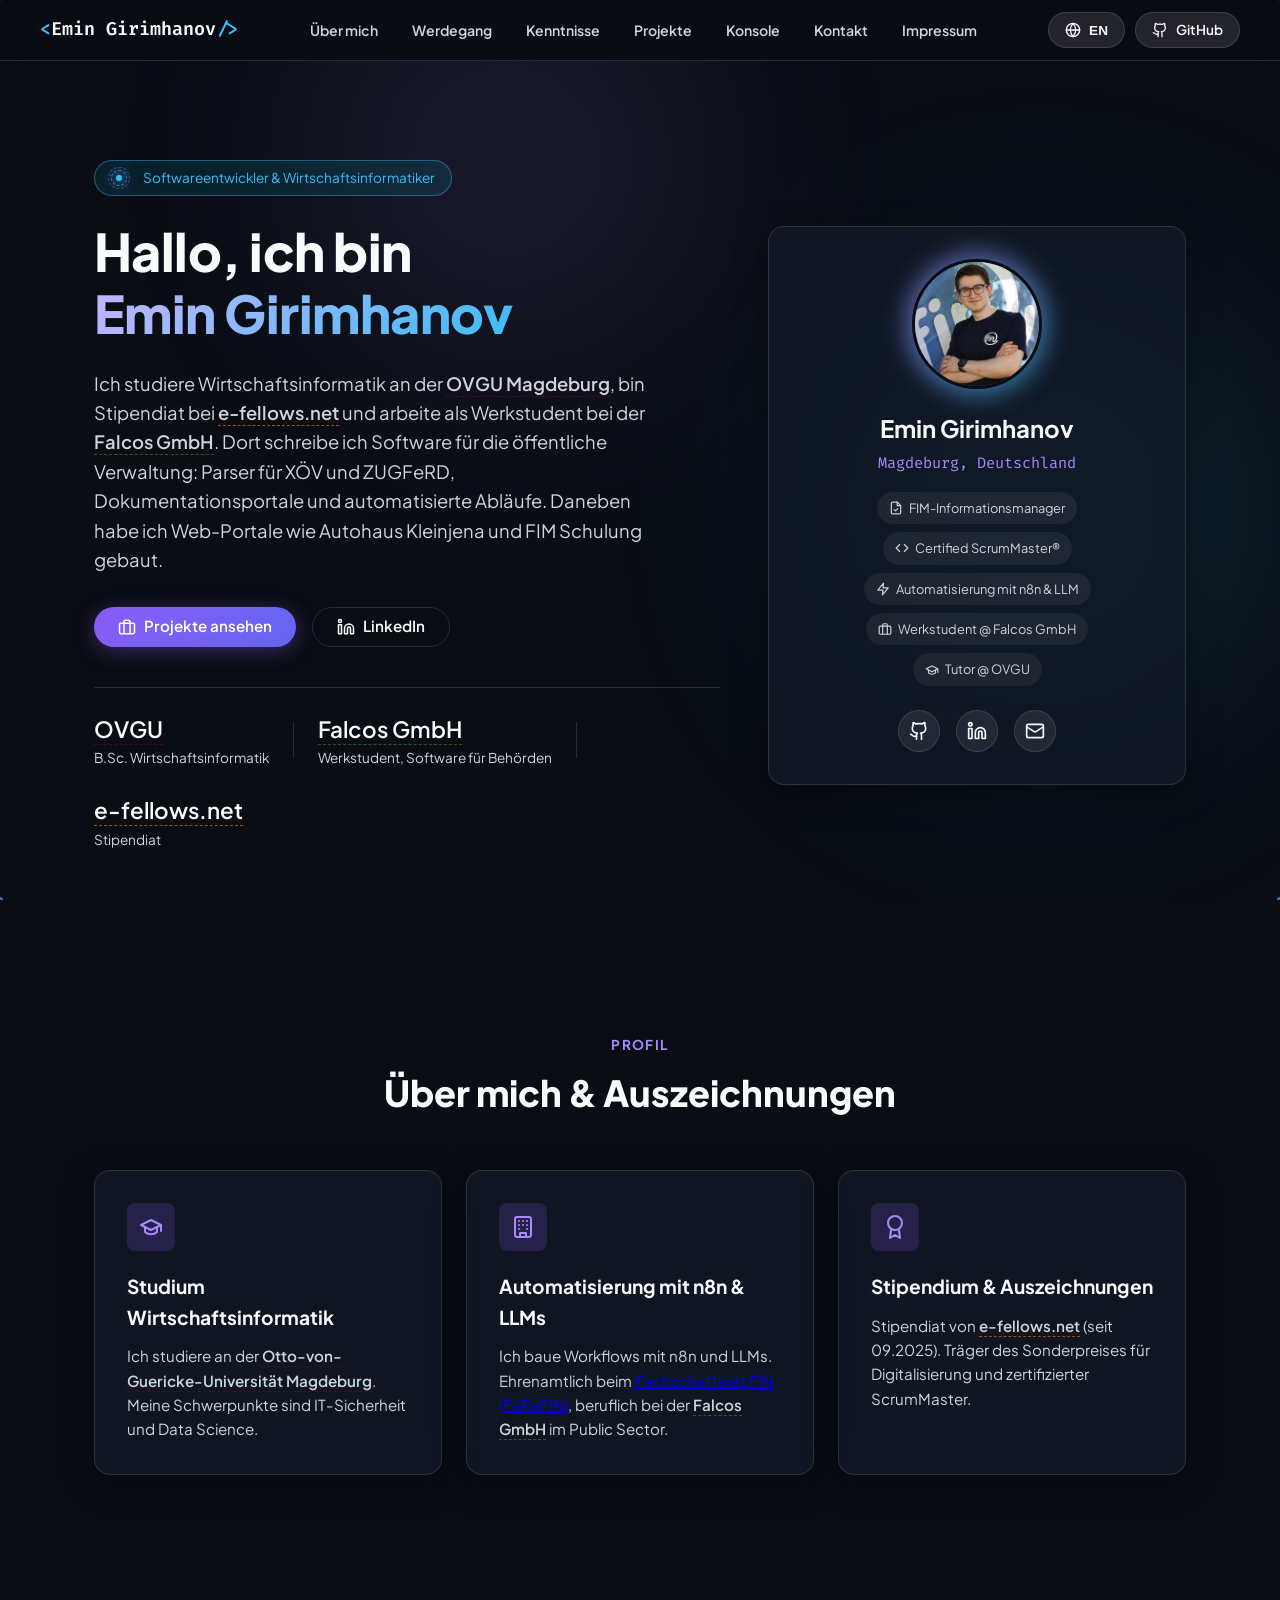
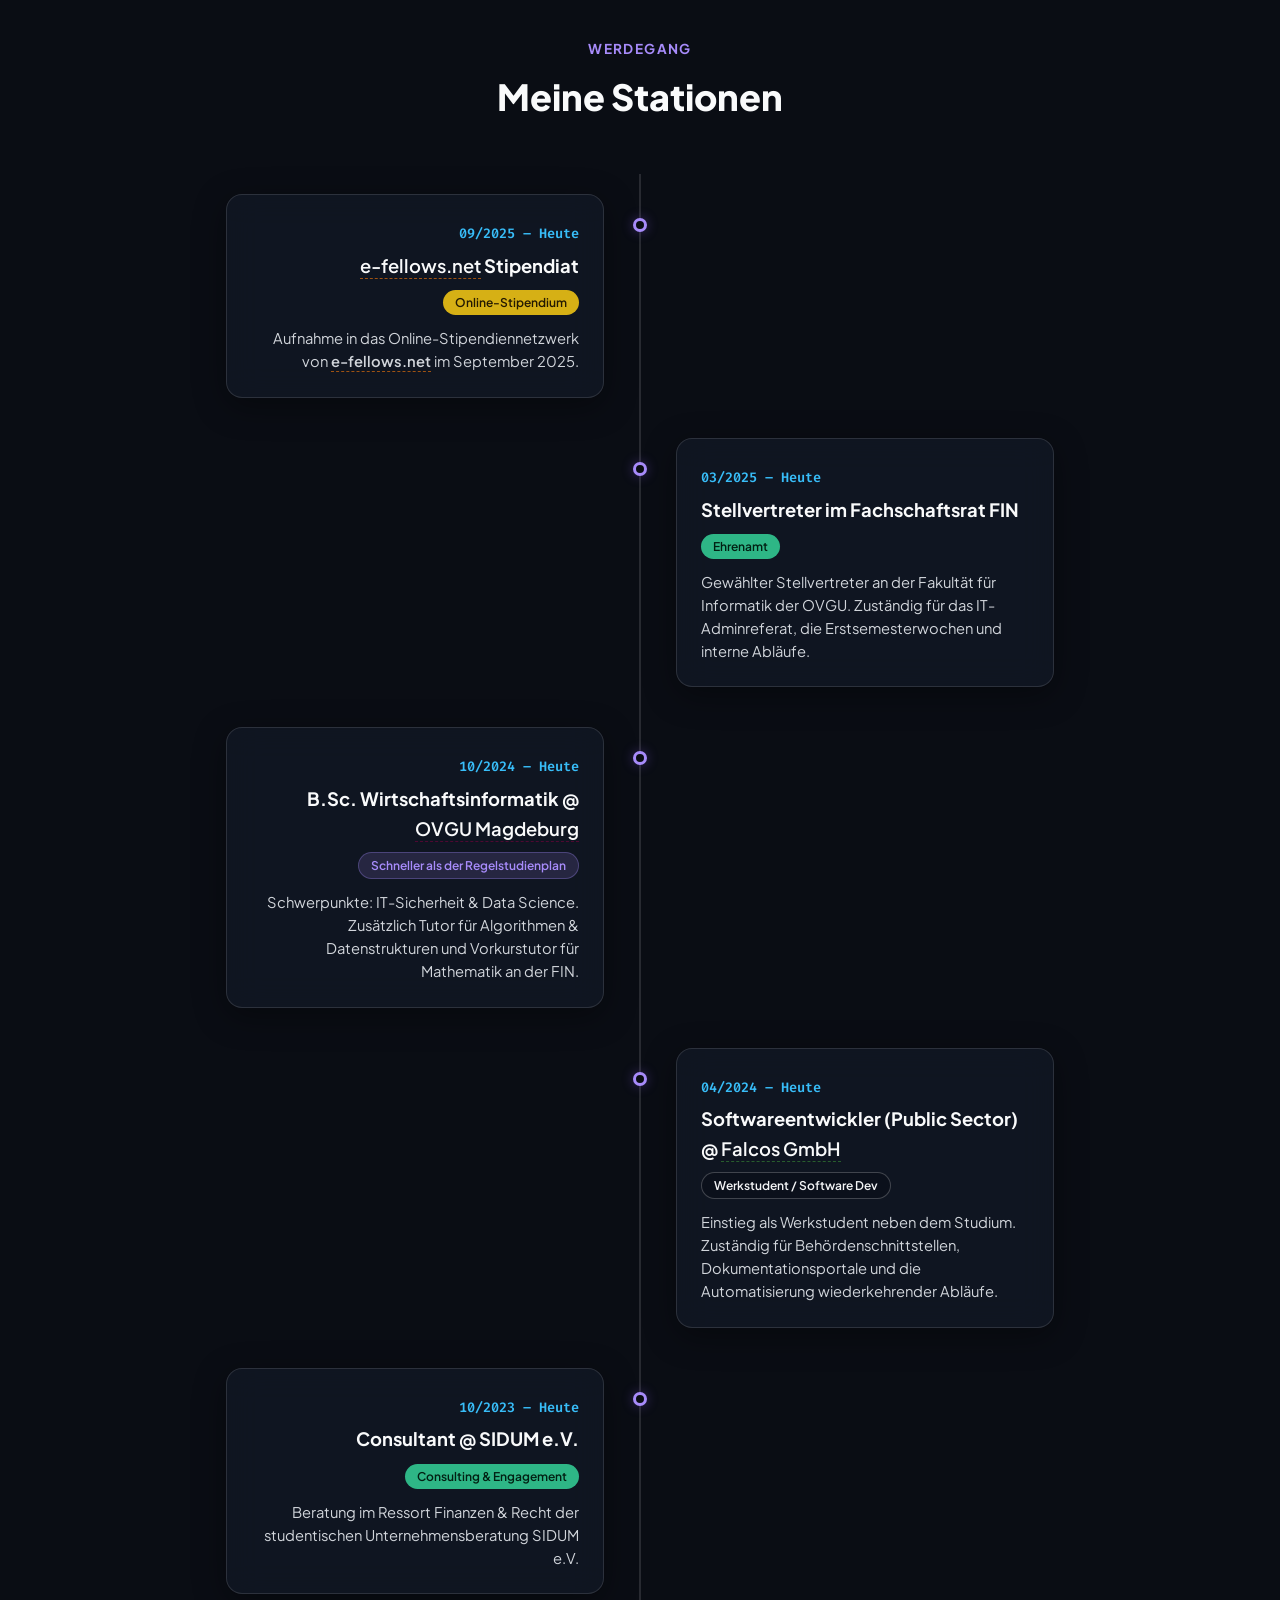
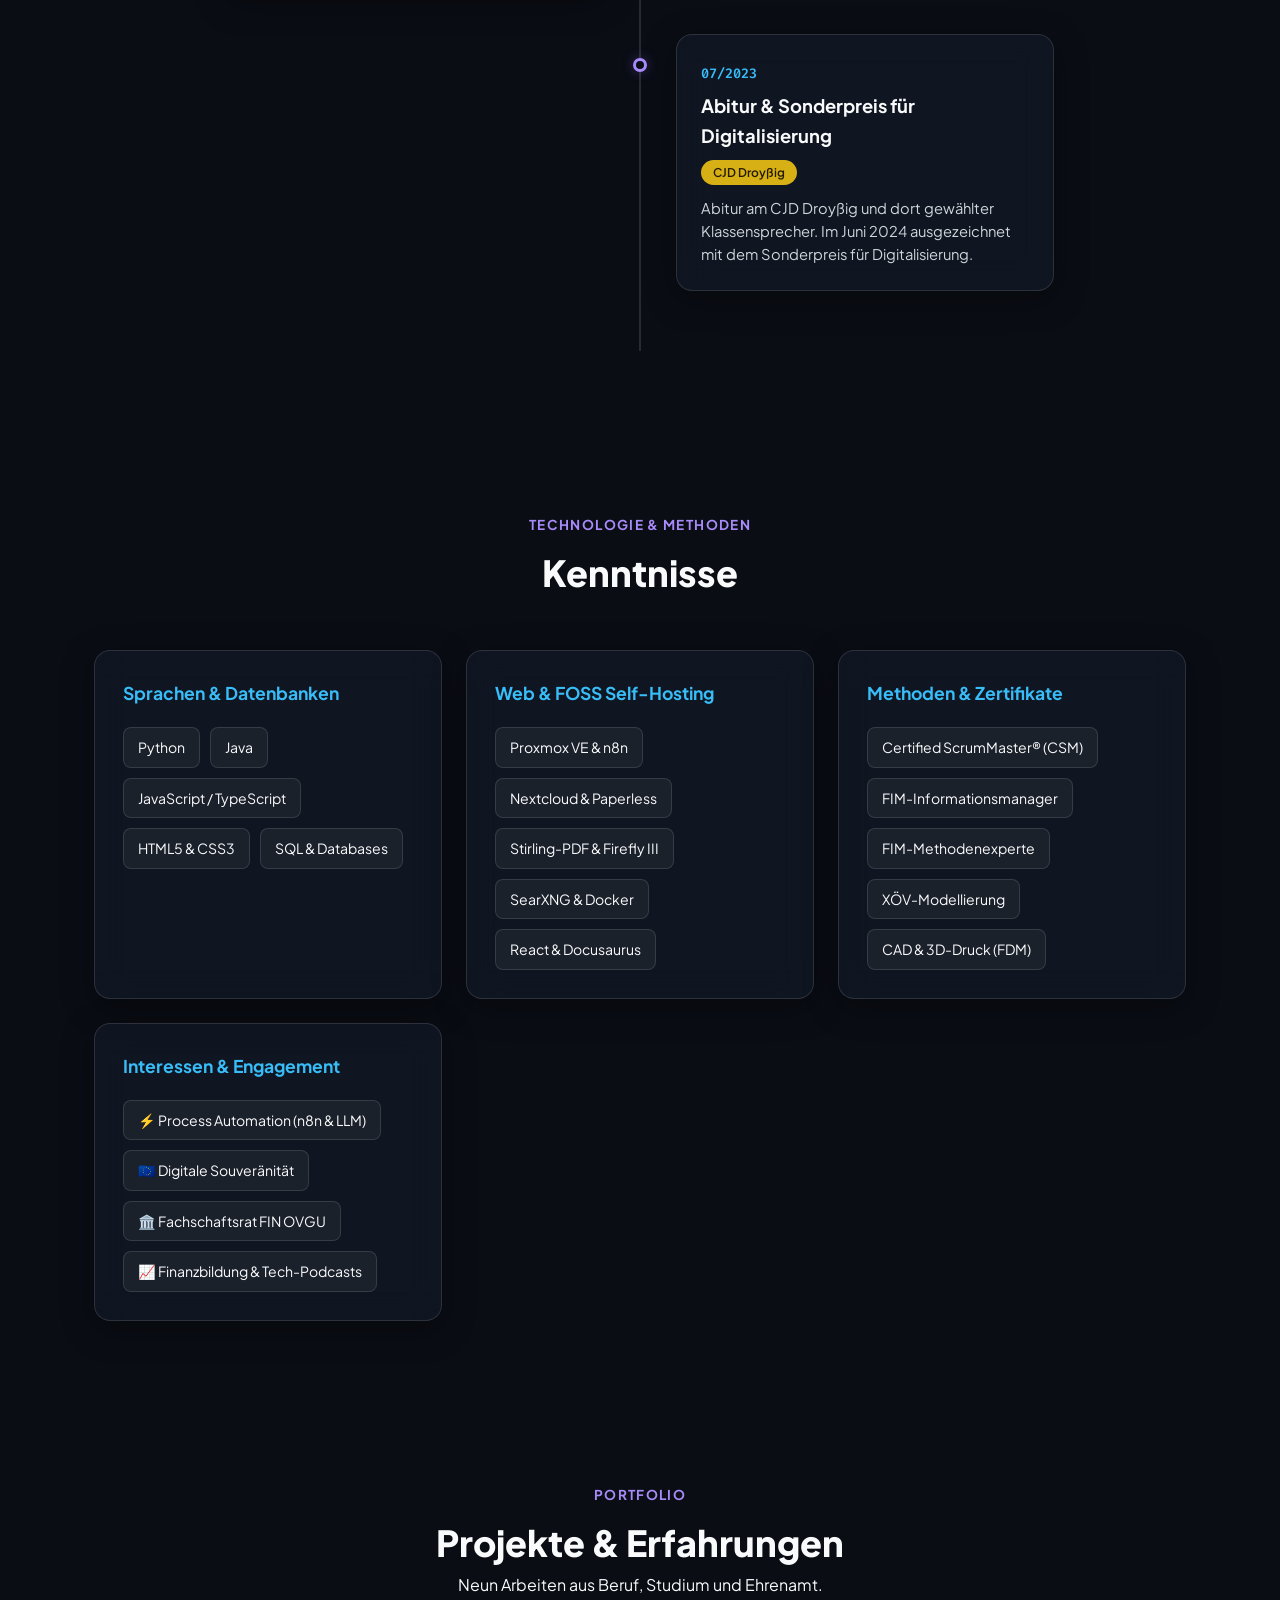
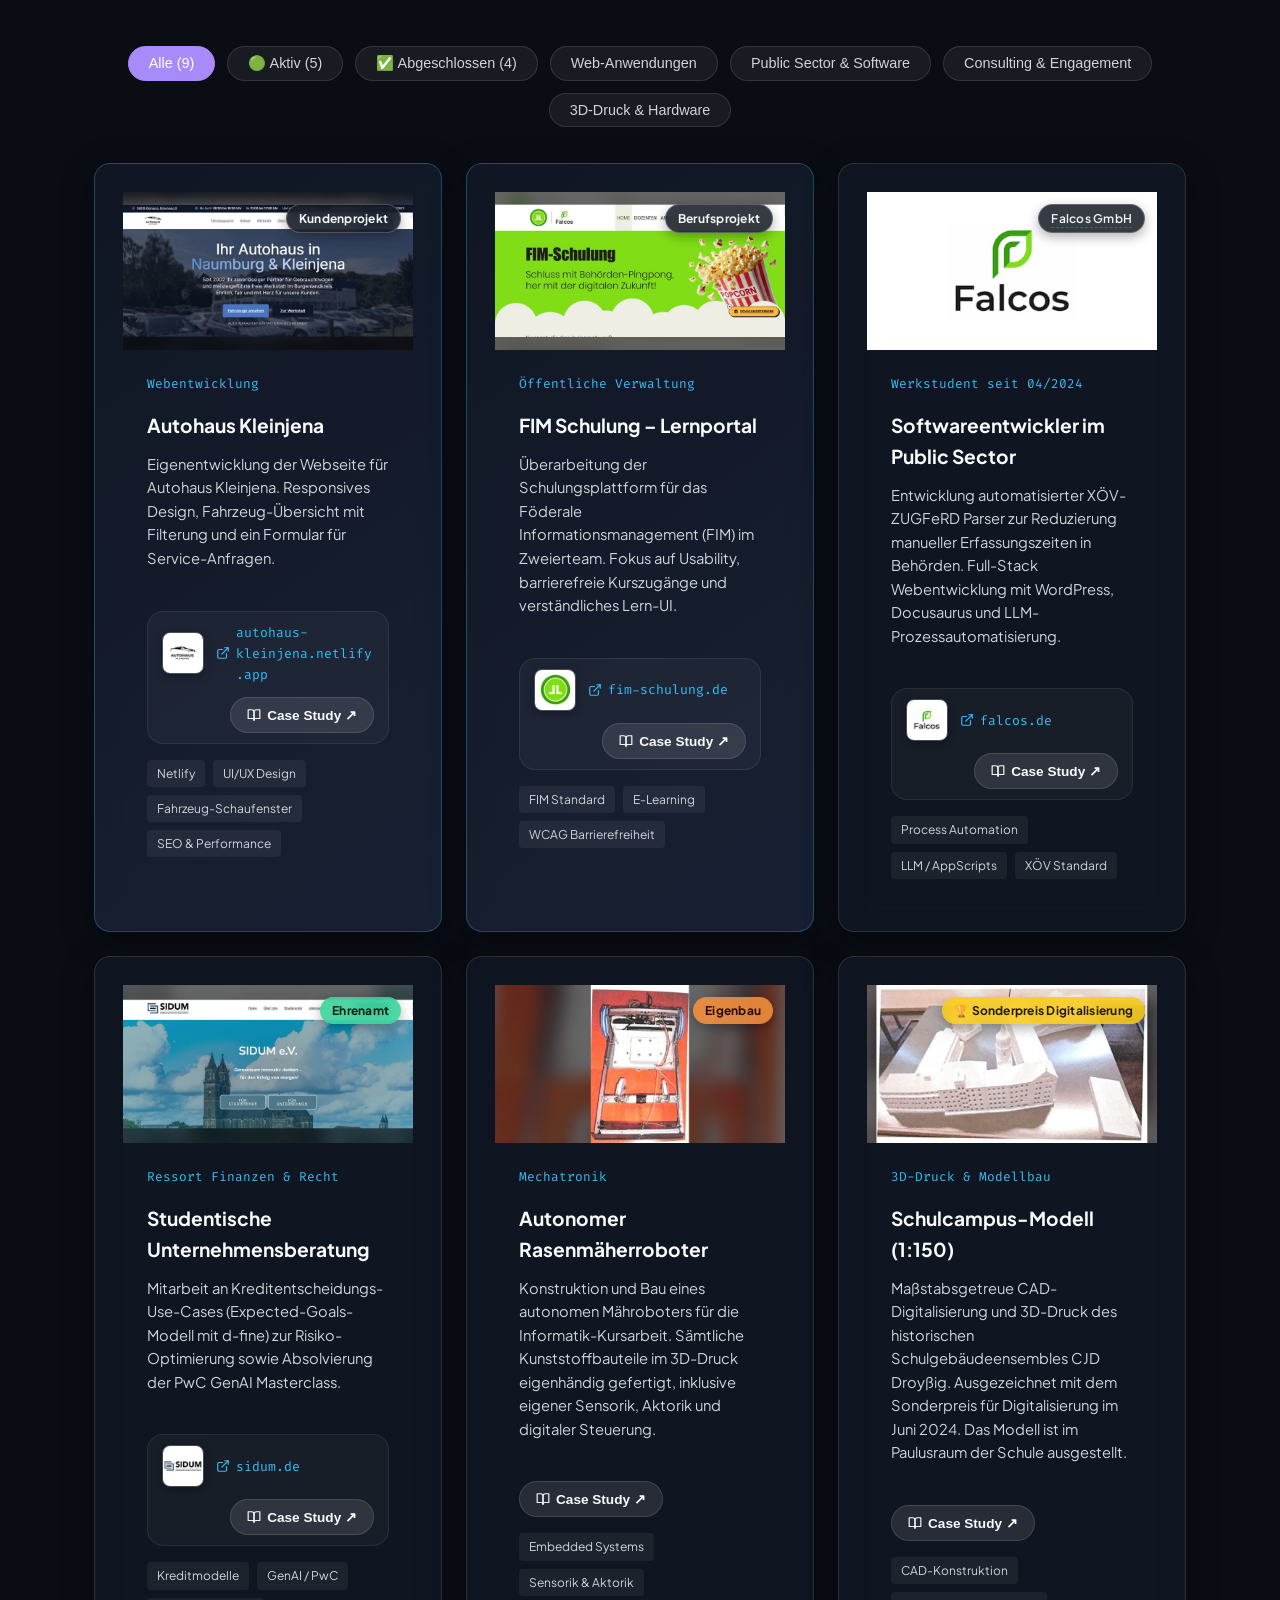
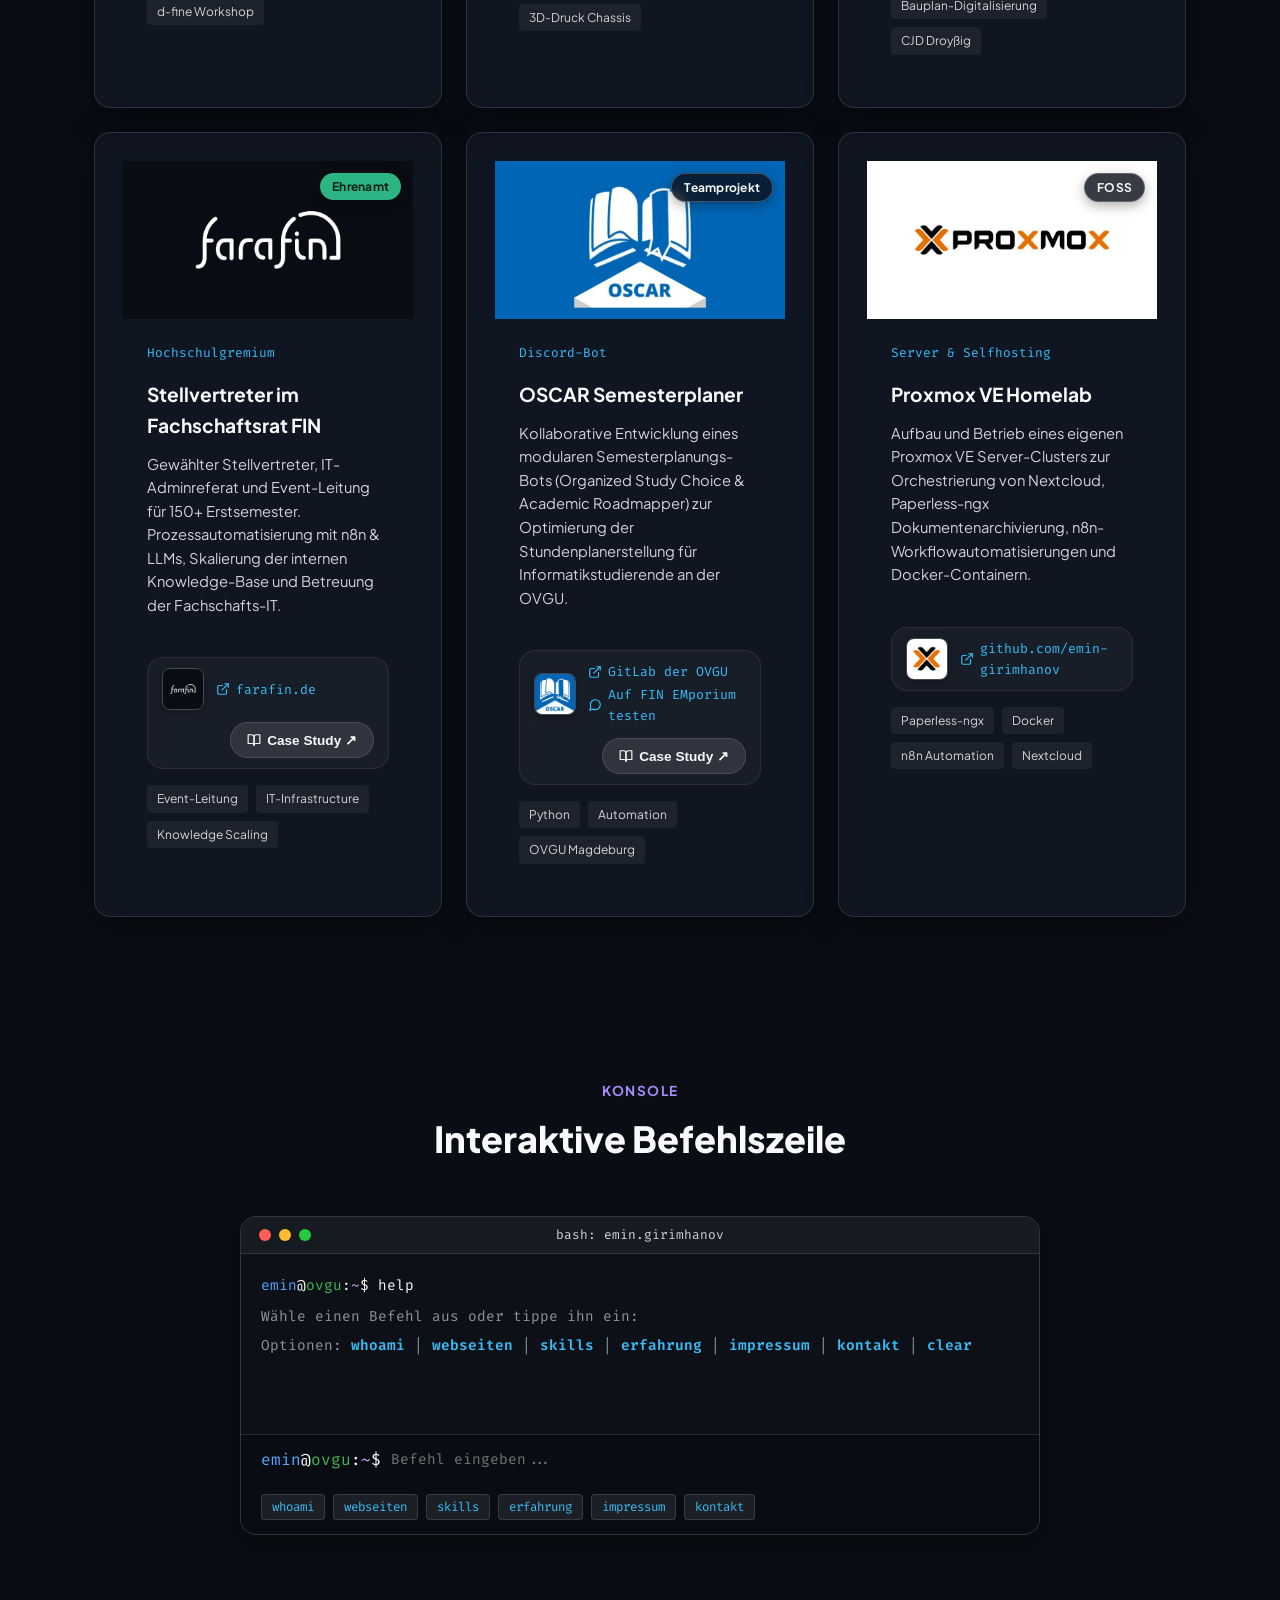
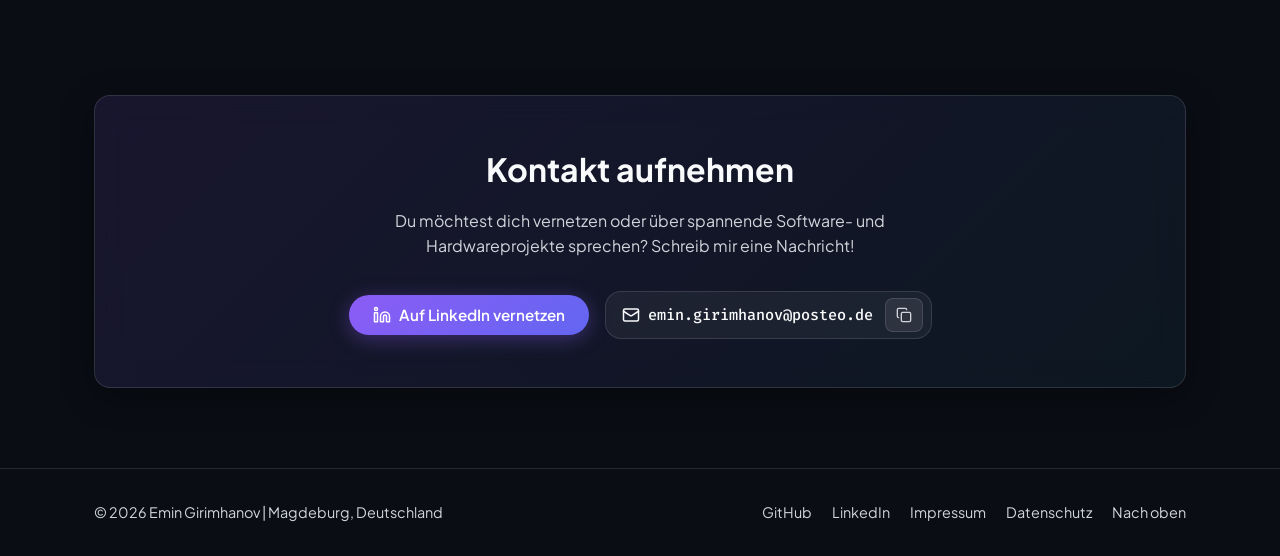
==== commit a68eb618: "content: Werbesprache entfernt, Werdegang nach Datum sortiert - Superlative und unbelegte Wirkungsve" ====
--- a/index.html
+++ b/index.html
@@ -20,7 +20,7 @@
     <!-- Open Graph / Social Media Meta Tags -->
     <meta property="og:type" content="profile">
     <meta property="og:title" content="Emin Girimhanov | Softwareentwickler (Public Sector) &amp; Wirtschaftsinformatiker Magdeburg">
-    <meta property="og:description" content="Portfolio &amp; Projekte von Emin Girimhanov: B.Sc. Wirtschaftsinformatik OVGU Magdeburg (Note 1,6 | 140 CP), Softwareentwickler bei Falcos GmbH (Public Sector), autohaus-kleinjena.netlify.app &amp; fim-schulung.de.">
+    <meta property="og:description" content="Portfolio &amp; Projekte von Emin Girimhanov: B.Sc. Wirtschaftsinformatik OVGU Magdeburg, Softwareentwickler bei Falcos GmbH (Public Sector), autohaus-kleinjena.netlify.app &amp; fim-schulung.de.">
     <meta property="og:url" content="https://emin-girimhanov.de/">
     <meta property="og:image" content="https://emin-girimhanov.de/assets/img/emin-girimhanov.jpg">
     <meta property="profile:first_name" content="Emin">
@@ -45,7 +45,7 @@
           "url": "https://emin-girimhanov.de/",
           "image": "https://emin-girimhanov.de/assets/img/emin-girimhanov.jpg",
           "jobTitle": "Softwareentwickler im Public Sector & Wirtschaftsinformatiker",
-          "description": "B.Sc. Wirtschaftsinformatik-Student an der Otto-von-Guericke-Universität Magdeburg (Note 1,6 | 140 CP), Softwareentwickler bei der Falcos GmbH (Public Sector XÖV / ZUGFeRD) und e-fellows.net Online-Stipendiat.",
+          "description": "B.Sc. Wirtschaftsinformatik-Student an der Otto-von-Guericke-Universität Magdeburg, Softwareentwickler bei der Falcos GmbH (Public Sector XÖV / ZUGFeRD) und e-fellows.net Online-Stipendiat.",
           "worksFor": {
             "@type": "Organization",
             "name": "Falcos GmbH",
@@ -206,8 +206,8 @@
                         <span data-de="Hallo, ich bin" data-en="Hello, I am">Hallo, ich bin</span> <span class="gradient-text">Emin Girimhanov</span>
                     </h1>
 
-                    <p class="hero-subtitle" data-de="Vom Hörsaal der <a href=&quot;https://www.ovgu.de/&quot; target=&quot;_blank&quot; rel=&quot;noopener noreferrer&quot; class=&quot;ovgu-link&quot; aria-label=&quot;OVGU Magdeburg Webseite in neuem Tab öffnen&quot;>OVGU Magdeburg</a> direkt in die digitale Zukunft der Verwaltung: Als <a href=&quot;https://www.e-fellows.net/&quot; target=&quot;_blank&quot; rel=&quot;noopener noreferrer&quot; class=&quot;efellows-link&quot; aria-label=&quot;e-fellows.net Webseite in neuem Tab öffnen&quot;>e-fellows.net</a> Stipendiat und Softwareentwickler bei der <a href=&quot;https://falcos.de&quot; target=&quot;_blank&quot; rel=&quot;noopener noreferrer&quot; class=&quot;falcos-link&quot; aria-label=&quot;Falcos GmbH Webseite in neuem Tab öffnen&quot;>Falcos GmbH</a> entwickle ich hochverfügbare Public-Sector-Lösungen, automatisiere Behördenprozesse und erschaffe performante Web-Portale wie Autohaus Kleinjena &amp; FIM Schulung." data-en="Bridging top-tier academic excellence at <a href=&quot;https://www.ovgu.de/&quot; target=&quot;_blank&quot; rel=&quot;noopener noreferrer&quot; class=&quot;ovgu-link&quot; aria-label=&quot;OVGU Magdeburg Website in new tab&quot;>OVGU Magdeburg</a> with real-world software engineering: As an <a href=&quot;https://www.e-fellows.net/&quot; target=&quot;_blank&quot; rel=&quot;noopener noreferrer&quot; class=&quot;efellows-link&quot; aria-label=&quot;e-fellows.net Website in new tab&quot;>e-fellows.net</a> scholar and Software Developer at <a href=&quot;https://falcos.de&quot; target=&quot;_blank&quot; rel=&quot;noopener noreferrer&quot; class=&quot;falcos-link&quot; aria-label=&quot;Falcos GmbH Website in new tab&quot;>Falcos GmbH</a>, I build high-availability public sector solutions, automate data workflows, and engineer high-performance web platforms such as Autohaus Kleinjena &amp; FIM Schulung.">
-                        Vom Hörsaal der <a href="https://www.ovgu.de/" target="_blank" rel="noopener noreferrer" class="ovgu-link" aria-label="OVGU Magdeburg Webseite in neuem Tab öffnen">OVGU Magdeburg</a> direkt in die digitale Zukunft der Verwaltung: Als <a href="https://www.e-fellows.net/" target="_blank" rel="noopener noreferrer" class="efellows-link" aria-label="e-fellows.net Webseite in neuem Tab öffnen">e-fellows.net</a> Stipendiat und Softwareentwickler bei der <a href="https://falcos.de" target="_blank" rel="noopener noreferrer" class="falcos-link" aria-label="Falcos GmbH Webseite in neuem Tab öffnen">Falcos GmbH</a> entwickle ich hochverfügbare Public-Sector-Lösungen, automatisiere Behördenprozesse und erschaffe performante Web-Portale wie Autohaus Kleinjena &amp; FIM Schulung.
+                    <p class="hero-subtitle" data-de="Ich studiere Wirtschaftsinformatik an der <a href=&quot;https://www.ovgu.de/&quot; target=&quot;_blank&quot; rel=&quot;noopener noreferrer&quot; class=&quot;ovgu-link&quot; aria-label=&quot;OVGU Magdeburg Webseite in neuem Tab öffnen&quot;>OVGU Magdeburg</a>, bin Stipendiat bei <a href=&quot;https://www.e-fellows.net/&quot; target=&quot;_blank&quot; rel=&quot;noopener noreferrer&quot; class=&quot;efellows-link&quot; aria-label=&quot;e-fellows.net Webseite in neuem Tab öffnen&quot;>e-fellows.net</a> und arbeite als Werkstudent bei der <a href=&quot;https://falcos.de&quot; target=&quot;_blank&quot; rel=&quot;noopener noreferrer&quot; class=&quot;falcos-link&quot; aria-label=&quot;Falcos GmbH Webseite in neuem Tab öffnen&quot;>Falcos GmbH</a>. Dort schreibe ich Software für die öffentliche Verwaltung: Parser für XÖV und ZUGFeRD, Dokumentationsportale und automatisierte Abläufe. Daneben habe ich Web-Portale wie Autohaus Kleinjena und FIM Schulung gebaut." data-en="I study Business Informatics at <a href=&quot;https://www.ovgu.de/&quot; target=&quot;_blank&quot; rel=&quot;noopener noreferrer&quot; class=&quot;ovgu-link&quot; aria-label=&quot;OVGU Magdeburg Website in new tab&quot;>OVGU Magdeburg</a>, hold a scholarship from <a href=&quot;https://www.e-fellows.net/&quot; target=&quot;_blank&quot; rel=&quot;noopener noreferrer&quot; class=&quot;efellows-link&quot; aria-label=&quot;e-fellows.net Website in new tab&quot;>e-fellows.net</a>, and work as a working student at <a href=&quot;https://falcos.de&quot; target=&quot;_blank&quot; rel=&quot;noopener noreferrer&quot; class=&quot;falcos-link&quot; aria-label=&quot;Falcos GmbH Website in new tab&quot;>Falcos GmbH</a>. There I write software for public administration: parsers for XÖV and ZUGFeRD, documentation portals, and automated workflows. I also built web portals such as Autohaus Kleinjena and FIM Schulung.">
+                        Ich studiere Wirtschaftsinformatik an der <a href="https://www.ovgu.de/" target="_blank" rel="noopener noreferrer" class="ovgu-link" aria-label="OVGU Magdeburg Webseite in neuem Tab öffnen">OVGU Magdeburg</a>, bin Stipendiat bei <a href="https://www.e-fellows.net/" target="_blank" rel="noopener noreferrer" class="efellows-link" aria-label="e-fellows.net Webseite in neuem Tab öffnen">e-fellows.net</a> und arbeite als Werkstudent bei der <a href="https://falcos.de" target="_blank" rel="noopener noreferrer" class="falcos-link" aria-label="Falcos GmbH Webseite in neuem Tab öffnen">Falcos GmbH</a>. Dort schreibe ich Software für die öffentliche Verwaltung: Parser für XÖV und ZUGFeRD, Dokumentationsportale und automatisierte Abläufe. Daneben habe ich Web-Portale wie Autohaus Kleinjena und FIM Schulung gebaut.
                     </p>
 
                     <div class="hero-buttons">
@@ -222,12 +222,12 @@
                     <div class="hero-stats" role="list">
                         <div class="stat-item" role="listitem">
                             <span class="stat-number"><a href="https://www.ovgu.de/" target="_blank" rel="noopener noreferrer" class="ovgu-link" aria-label="OVGU Magdeburg Webseite in neuem Tab öffnen">OVGU</a></span>
-                            <span class="stat-label" data-de="B.Sc. Wirtschaftsinformatik (Note 1,6)" data-en="B.Sc. Business Informatics (GPA 1.6)">B.Sc. Wirtschaftsinformatik (Note 1,6)</span>
+                            <span class="stat-label" data-de="B.Sc. Wirtschaftsinformatik" data-en="B.Sc. Business Informatics">B.Sc. Wirtschaftsinformatik</span>
                         </div>
                         <div class="stat-divider" aria-hidden="true"></div>
                         <div class="stat-item" role="listitem">
                             <span class="stat-number"><a href="https://falcos.de" target="_blank" rel="noopener noreferrer" class="falcos-link" aria-label="Falcos GmbH Webseite in neuem Tab öffnen">Falcos GmbH</a></span>
-                            <span class="stat-label" data-de="Public Sector Dev (Top 100)" data-en="Public Sector Dev (Top 100)">Public Sector Dev (Top 100)</span>
+                            <span class="stat-label" data-de="Werkstudent, Software für Behörden" data-en="Working Student, Public Sector Software">Werkstudent, Software für Behörden</span>
                         </div>
                         <div class="stat-divider" aria-hidden="true"></div>
                         <div class="stat-item" role="listitem">
@@ -305,8 +305,8 @@
                             <svg xmlns="http://www.w3.org/2000/svg" width="24" height="24" viewBox="0 0 24 24" fill="none" stroke="currentColor" stroke-width="2" stroke-linecap="round" stroke-linejoin="round"><rect width="16" height="20" x="4" y="2" rx="2" ry="2"></rect><path d="M9 22v-4h6v4"></path><path d="M8 6h.01"></path><path d="M16 6h.01"></path><path d="M12 6h.01"></path><path d="M12 10h.01"></path><path d="M16 10h.01"></path><path d="M16 14h.01"></path><path d="M8 10h.01"></path><path d="M8 14h.01"></path></svg>
                         </div>
                         <h3 data-de="Automatisierung mit n8n &amp; LLMs" data-en="Automation with n8n &amp; LLMs">Automatisierung mit n8n &amp; LLMs</h3>
-                        <p data-de="Begeisterung für moderne Prozessautomatisierung: Ich entwickle effiziente Workflows mit n8n und LLMs – sowohl beim <a href=&quot;#farafin&quot;>Fachschaftsrat FIN (FaRaFIN)</a> als auch beruflich bei der <a href=&quot;https://falcos.de&quot; target=&quot;_blank&quot; rel=&quot;noopener noreferrer&quot; class=&quot;falcos-link&quot;>Falcos GmbH</a> im Public Sector." data-en="Passionate about modern process automation: I build efficient workflows using n8n and LLMs – both at the Student Council FIN (FaRaFIN) and professionally at <a href=&quot;https://falcos.de&quot; target=&quot;_blank&quot; rel=&quot;noopener noreferrer&quot; class=&quot;falcos-link&quot;>Falcos GmbH</a> in the Public Sector.">
-                            Begeisterung für moderne Prozessautomatisierung: Ich entwickle effiziente Workflows mit n8n und LLMs – sowohl beim Fachschaftsrat FIN (FaRaFIN) als auch beruflich bei der <a href="https://falcos.de" target="_blank" rel="noopener noreferrer" class="falcos-link">Falcos GmbH</a> im Public Sector.
+                        <p data-de="Ich baue Workflows mit n8n und LLMs. Ehrenamtlich beim <a href=&quot;#farafin&quot;>Fachschaftsrat FIN (FaRaFIN)</a>, beruflich bei der <a href=&quot;https://falcos.de&quot; target=&quot;_blank&quot; rel=&quot;noopener noreferrer&quot; class=&quot;falcos-link&quot;>Falcos GmbH</a> im Public Sector." data-en="I build workflows with n8n and LLMs. Voluntarily at the Student Council FIN (FaRaFIN), professionally at <a href=&quot;https://falcos.de&quot; target=&quot;_blank&quot; rel=&quot;noopener noreferrer&quot; class=&quot;falcos-link&quot;>Falcos GmbH</a> in the Public Sector.">
+                            Ich baue Workflows mit n8n und LLMs. Ehrenamtlich beim <a href="#farafin">Fachschaftsrat FIN (FaRaFIN)</a>, beruflich bei der <a href="https://falcos.de" target="_blank" rel="noopener noreferrer" class="falcos-link">Falcos GmbH</a> im Public Sector.
                         </p>
                     </article>
 
@@ -341,14 +341,40 @@
                         <article class="glass-card timeline-content">
                             <span class="timeline-date">09/2025 – Heute</span>
                             <h3 class="timeline-heading" data-de="<a href=&quot;https://www.e-fellows.net/&quot; target=&quot;_blank&quot; rel=&quot;noopener noreferrer&quot; class=&quot;efellows-link&quot;>e-fellows.net</a> Stipendiat" data-en="<a href=&quot;https://www.e-fellows.net/&quot; target=&quot;_blank&quot; rel=&quot;noopener noreferrer&quot; class=&quot;efellows-link&quot;>e-fellows.net</a> Scholar"><a href="https://www.e-fellows.net/" target="_blank" rel="noopener noreferrer" class="efellows-link">e-fellows.net</a> Stipendiat</h3>
-                            <span class="timeline-badge badge-award" data-de="Auszeichnung &amp; Talent-Netzwerk" data-en="Award &amp; Talent Network">Auszeichnung &amp; Talent-Netzwerk</span>
-                            <p class="timeline-text" data-de="Aufnahme in das renommierte <a href=&quot;https://www.e-fellows.net/&quot; target=&quot;_blank&quot; rel=&quot;noopener noreferrer&quot; class=&quot;efellows-link&quot;>e-fellows.net</a> Online-Stipendiennetzwerk aufgrund überdurchschnittlicher akademischer Leistungen im Studium der Wirtschaftsinformatik." data-en="Awarded the prestigious <a href=&quot;https://www.e-fellows.net/&quot; target=&quot;_blank&quot; rel=&quot;noopener noreferrer&quot; class=&quot;efellows-link&quot;>e-fellows.net</a> online scholarship for outstanding academic performance in Business Informatics.">
-                                Aufnahme in das renommierte <a href="https://www.e-fellows.net/" target="_blank" rel="noopener noreferrer" class="efellows-link">e-fellows.net</a> Online-Stipendiennetzwerk aufgrund überdurchschnittlicher akademischer Leistungen im Studium der Wirtschaftsinformatik.
+                            <span class="timeline-badge badge-award" data-de="Online-Stipendium" data-en="Online Scholarship">Online-Stipendium</span>
+                            <p class="timeline-text" data-de="Aufnahme in das Online-Stipendiennetzwerk von <a href=&quot;https://www.e-fellows.net/&quot; target=&quot;_blank&quot; rel=&quot;noopener noreferrer&quot; class=&quot;efellows-link&quot;>e-fellows.net</a> im September 2025." data-en="Admitted to the <a href=&quot;https://www.e-fellows.net/&quot; target=&quot;_blank&quot; rel=&quot;noopener noreferrer&quot; class=&quot;efellows-link&quot;>e-fellows.net</a> online scholarship network in September 2025.">
+                                Aufnahme in das Online-Stipendiennetzwerk von <a href="https://www.e-fellows.net/" target="_blank" rel="noopener noreferrer" class="efellows-link">e-fellows.net</a> im September 2025.
                             </p>
                         </article>
                     </div>
 
-                    <!-- Milestone 2: Falcos GmbH -->
+                    <!-- Milestone 2: Fachschaftsrat FIN -->
+                    <div class="timeline-item right">
+                        <div class="timeline-dot" aria-hidden="true"></div>
+                        <article class="glass-card timeline-content">
+                            <span class="timeline-date">03/2025 – Heute</span>
+                            <h3 class="timeline-heading" data-de="Stellvertreter im Fachschaftsrat FIN" data-en="Deputy at the FIN Student Council">Stellvertreter im Fachschaftsrat FIN</h3>
+                            <span class="timeline-badge badge-engagement" data-de="Ehrenamt" data-en="Volunteering">Ehrenamt</span>
+                            <p class="timeline-text" data-de="Gewählter Stellvertreter an der Fakultät für Informatik der OVGU. Zuständig für das IT-Adminreferat, die Erstsemesterwochen und interne Abläufe." data-en="Elected deputy at the Faculty of Computer Science at OVGU. Responsible for IT administration, orientation weeks, and internal processes.">
+                                Gewählter Stellvertreter an der Fakultät für Informatik der OVGU. Zuständig für das IT-Adminreferat, die Erstsemesterwochen und interne Abläufe.
+                            </p>
+                        </article>
+                    </div>
+
+                    <!-- Milestone 3: OVGU Magdeburg -->
+                    <div class="timeline-item left">
+                        <div class="timeline-dot" aria-hidden="true"></div>
+                        <article class="glass-card timeline-content">
+                            <span class="timeline-date">10/2024 – Heute</span>
+                            <h3 class="timeline-heading" data-de="B.Sc. Wirtschaftsinformatik @ <a href=&quot;https://www.ovgu.de/&quot; target=&quot;_blank&quot; rel=&quot;noopener noreferrer&quot; class=&quot;ovgu-link&quot;>OVGU Magdeburg</a>" data-en="B.Sc. Business Informatics @ <a href=&quot;https://www.ovgu.de/&quot; target=&quot;_blank&quot; rel=&quot;noopener noreferrer&quot; class=&quot;ovgu-link&quot;>OVGU Magdeburg</a>">B.Sc. Wirtschaftsinformatik @ <a href="https://www.ovgu.de/" target="_blank" rel="noopener noreferrer" class="ovgu-link">OVGU Magdeburg</a></h3>
+                            <span class="timeline-badge badge-edu" data-de="Schneller als der Regelstudienplan" data-en="Ahead of the standard study plan">Schneller als der Regelstudienplan</span>
+                            <p class="timeline-text" data-de="Schwerpunkte: IT-Sicherheit &amp; Data Science. Zusätzlich Tutor für Algorithmen &amp; Datenstrukturen und Vorkurstutor für Mathematik an der FIN." data-en="Focus: IT Security &amp; Data Science. Also tutor for Algorithms &amp; Data Structures and for the Mathematics prep course at FIN.">
+                                Schwerpunkte: IT-Sicherheit &amp; Data Science. Zusätzlich Tutor für Algorithmen &amp; Datenstrukturen und Vorkurstutor für Mathematik an der FIN.
+                            </p>
+                        </article>
+                    </div>
+
+                    <!-- Milestone 4: Falcos GmbH -->
                     <div class="timeline-item right">
                         <div class="timeline-dot" aria-hidden="true"></div>
                         <article class="glass-card timeline-content">
@@ -361,34 +387,21 @@
                         </article>
                     </div>
 
-                    <!-- Milestone 3: OVGU Magdeburg -->
+                    <!-- Milestone 5: SIDUM e.V. -->
                     <div class="timeline-item left">
                         <div class="timeline-dot" aria-hidden="true"></div>
                         <article class="glass-card timeline-content">
-                            <span class="timeline-date">10/2024 – Heute</span>
-                            <h3 class="timeline-heading" data-de="B.Sc. Wirtschaftsinformatik @ <a href=&quot;https://www.ovgu.de/&quot; target=&quot;_blank&quot; rel=&quot;noopener noreferrer&quot; class=&quot;ovgu-link&quot;>OVGU Magdeburg</a>" data-en="B.Sc. Business Informatics @ <a href=&quot;https://www.ovgu.de/&quot; target=&quot;_blank&quot; rel=&quot;noopener noreferrer&quot; class=&quot;ovgu-link&quot;>OVGU Magdeburg</a>">B.Sc. Wirtschaftsinformatik @ <a href="https://www.ovgu.de/" target="_blank" rel="noopener noreferrer" class="ovgu-link">OVGU Magdeburg</a></h3>
-                            <span class="timeline-badge badge-edu" data-de="140 CP statt 120 erforderlich" data-en="140 ECTS vs 120 required">140 CP statt 120 erforderlich</span>
-                            <p class="timeline-text" data-de="Schwerpunkte: IT-Sicherheit &amp; Data Science. Zusätzlich Tutor für Algorithmen &amp; Datenstrukturen und Vorkurstutor für Mathematik an der FIN." data-en="Focus: IT Security &amp; Data Science. Also tutor for Algorithms &amp; Data Structures and for the Mathematics prep course at FIN.">
-                                Schwerpunkte: IT-Sicherheit &amp; Data Science. Zusätzlich Tutor für Algorithmen &amp; Datenstrukturen und Vorkurstutor für Mathematik an der FIN.
+                            <span class="timeline-date">10/2023 – Heute</span>
+                            <h3 class="timeline-heading" data-de="Consultant @ SIDUM e.V." data-en="Consultant @ SIDUM e.V.">Consultant @ SIDUM e.V.</h3>
+                            <span class="timeline-badge badge-engagement" data-de="Consulting &amp; Engagement" data-en="Consulting &amp; Engagement">Consulting &amp; Engagement</span>
+                            <p class="timeline-text" data-de="Beratung im Ressort Finanzen &amp; Recht der studentischen Unternehmensberatung SIDUM e.V." data-en="Consulting in the Finance &amp; Legal department of the student management consultancy SIDUM e.V.">
+                                Beratung im Ressort Finanzen &amp; Recht der studentischen Unternehmensberatung SIDUM e.V.
                             </p>
                         </article>
                     </div>
 
-                    <!-- Milestone 4: SIDUM e.V. & FaRaFIN -->
+                    <!-- Milestone 6: Abitur CJD Droyßig -->
                     <div class="timeline-item right">
-                        <div class="timeline-dot" aria-hidden="true"></div>
-                        <article class="glass-card timeline-content">
-                            <span class="timeline-date">10/2023 – Heute</span>
-                            <h3 class="timeline-heading" data-de="Consultant @ SIDUM e.V. &amp; FaRaFIN Repräsentant" data-en="Consultant @ SIDUM e.V. &amp; FaRaFIN Representative">Consultant @ SIDUM e.V. &amp; FaRaFIN Repräsentant</h3>
-                            <span class="timeline-badge badge-engagement" data-de="Consulting &amp; Engagement" data-en="Consulting &amp; Engagement">Consulting &amp; Engagement</span>
-                            <p class="timeline-text" data-de="Zwei Ehrenämter neben dem Studium: Beratung im Ressort Finanzen &amp; Recht bei SIDUM e.V. und gewählter Stellvertreter im Fachschaftsrat FIN." data-en="Two volunteer roles alongside my studies: consulting in Finance &amp; Legal at SIDUM e.V. and elected deputy at the FIN student council.">
-                                Zwei Ehrenämter neben dem Studium: Beratung im Ressort Finanzen &amp; Recht bei SIDUM e.V. und gewählter Stellvertreter im Fachschaftsrat FIN.
-                            </p>
-                        </article>
-                    </div>
-
-                    <!-- Milestone 5: Abitur CJD Droyßig -->
-                    <div class="timeline-item left">
                         <div class="timeline-dot" aria-hidden="true"></div>
                         <article class="glass-card timeline-content">
                             <span class="timeline-date">07/2023</span>
@@ -445,6 +458,7 @@
                         <div class="skills-grid" role="list">
                             <div class="skill-pill" role="listitem">Certified ScrumMaster® (CSM)</div>
                             <div class="skill-pill" role="listitem">FIM-Informationsmanager</div>
+                            <div class="skill-pill" role="listitem">FIM-Methodenexperte</div>
                             <div class="skill-pill" role="listitem">XÖV-Modellierung</div>
                             <div class="skill-pill" role="listitem">CAD &amp; 3D-Druck (FDM)</div>
                         </div>
@@ -502,8 +516,8 @@
                             
                             <h3 class="project-title" data-de="Autohaus Kleinjena" data-en="Autohaus Kleinjena">Autohaus Kleinjena</h3>
                             
-                            <p class="project-desc" data-de="Vollständige Eigenentwicklung der offiziellen Webpräsenz für Autohaus Kleinjena. Mit modernem responsivem Design, digitaler Fahrzeug-Präsentation, interaktiver Filterung, Service-Anfragen und optimierter Ladezeit." data-en="Complete development of the official website for Autohaus Kleinjena. Featuring a modern responsive UI, digital car showcase, interactive inventory filtering, service bookings, and SEO optimization.">
-                                Vollständige Eigenentwicklung der offiziellen Webpräsenz für Autohaus Kleinjena. Mit modernem responsivem Design, digitaler Fahrzeug-Präsentation, interaktiver Filterung, Service-Anfragen und optimierter Ladezeit.
+                            <p class="project-desc" data-de="Eigenentwicklung der Webseite für Autohaus Kleinjena. Responsives Design, Fahrzeug-Übersicht mit Filterung und ein Formular für Service-Anfragen." data-en="Built the website for Autohaus Kleinjena on my own. Responsive design, vehicle overview with filtering, and a form for service requests.">
+                                Eigenentwicklung der Webseite für Autohaus Kleinjena. Responsives Design, Fahrzeug-Übersicht mit Filterung und ein Formular für Service-Anfragen.
                             </p>
 
                             <!-- Mini Photo next to URL / Link / Name (REQUIREMENT!) -->
@@ -543,8 +557,8 @@
                             
                             <h3 class="project-title" data-de="FIM Schulung – Lernportal" data-en="FIM Schulung – Learning Portal">FIM Schulung – Lernportal</h3>
                             
-                            <p class="project-desc" data-de="Umfassende Überarbeitung und Optimierung der Schulungsplattform für das Föderale Informationsmanagement (FIM) im Öffentlichen Sektor, im Zweierteam. Fokus auf Usability, barrierefreie Kurszugänge und verständliches Lern-UI." data-en="Comprehensive overhaul and optimization of the training platform for Federal Information Management (FIM) in the public sector, delivered in a two-person team. Focused on usability, accessible learning paths, and clean public sector UI.">
-                                Umfassende Überarbeitung und Optimierung der Schulungsplattform für das Föderale Informationsmanagement (FIM) im Öffentlichen Sektor, im Zweierteam. Fokus auf Usability, barrierefreie Kurszugänge und verständliches Lern-UI.
+                            <p class="project-desc" data-de="Überarbeitung der Schulungsplattform für das Föderale Informationsmanagement (FIM) im Zweierteam. Fokus auf Usability, barrierefreie Kurszugänge und verständliches Lern-UI." data-en="Reworked the training platform for Federal Information Management (FIM) in a two-person team. Focus on usability, accessible course access, and a clear learning UI.">
+                                Überarbeitung der Schulungsplattform für das Föderale Informationsmanagement (FIM) im Zweierteam. Fokus auf Usability, barrierefreie Kurszugänge und verständliches Lern-UI.
                             </p>
 
                             <!-- Mini Photo next to URL / Link / Name (REQUIREMENT!) -->
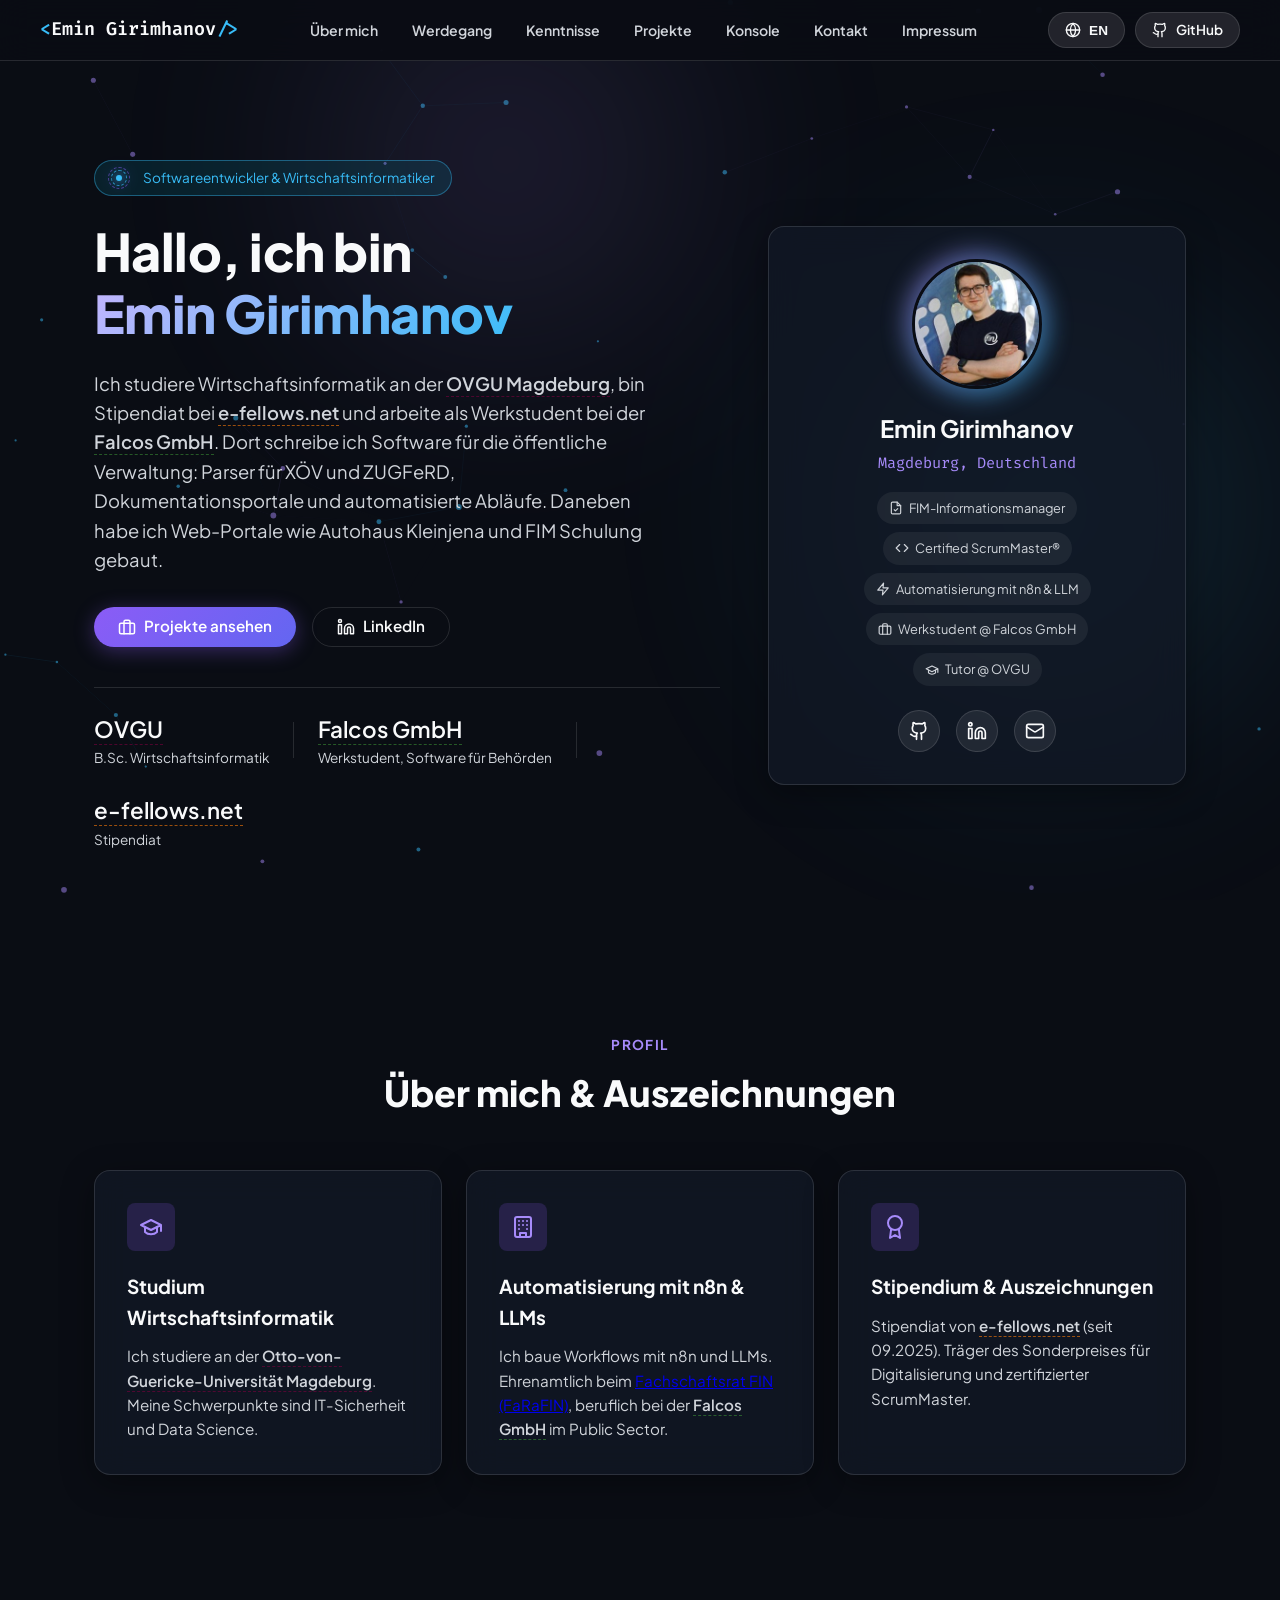
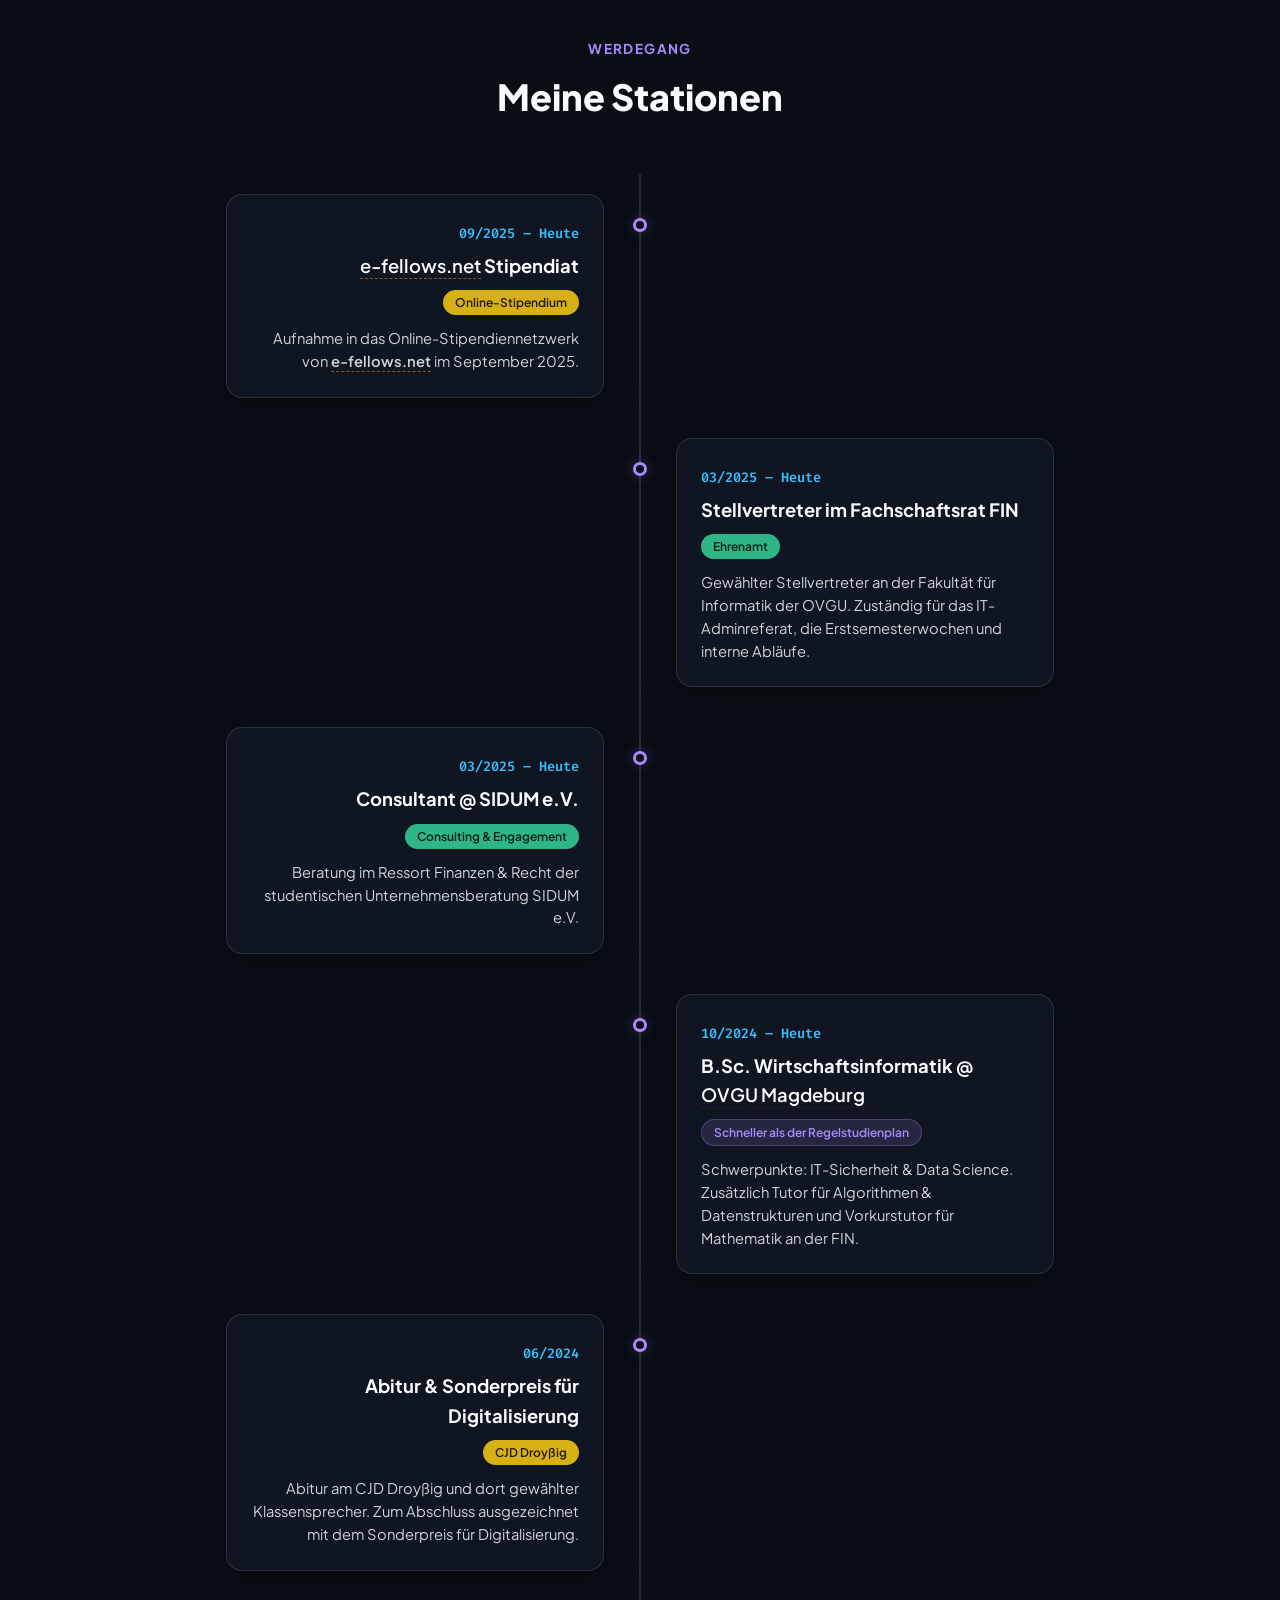
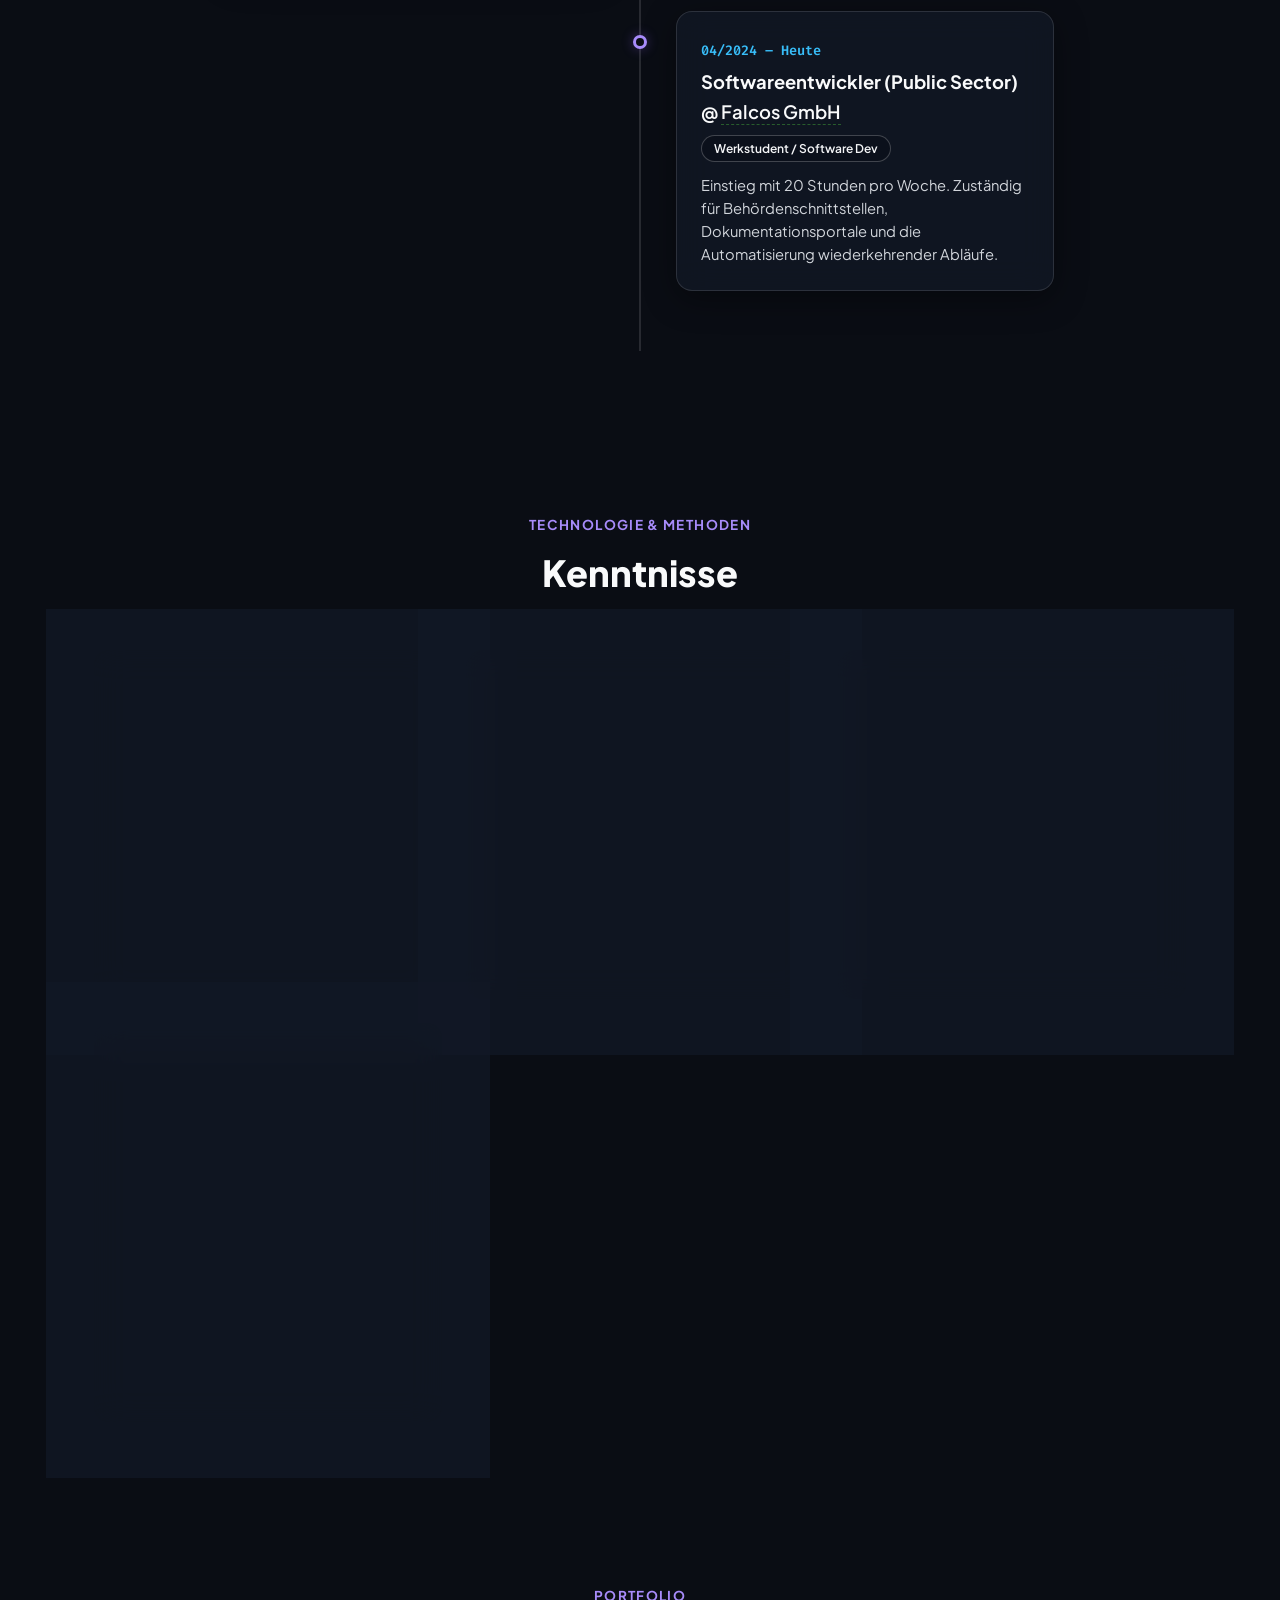
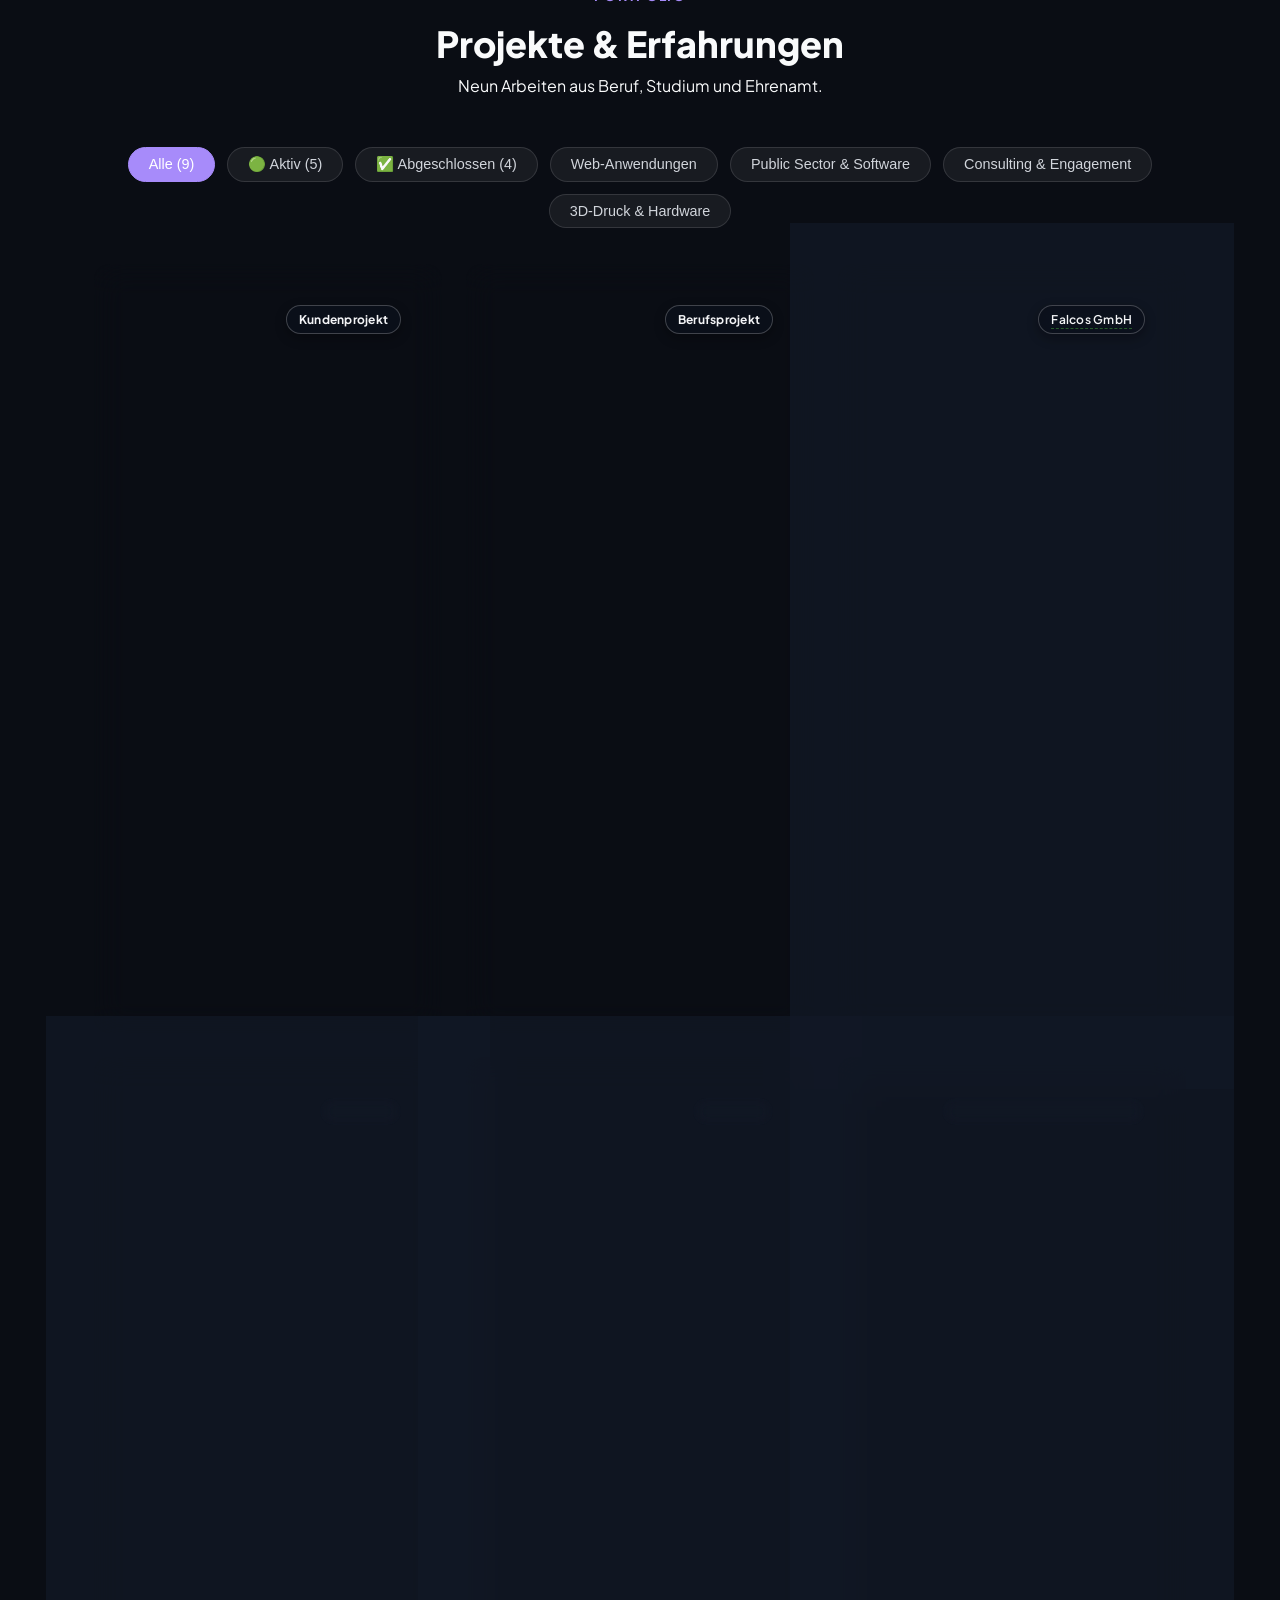
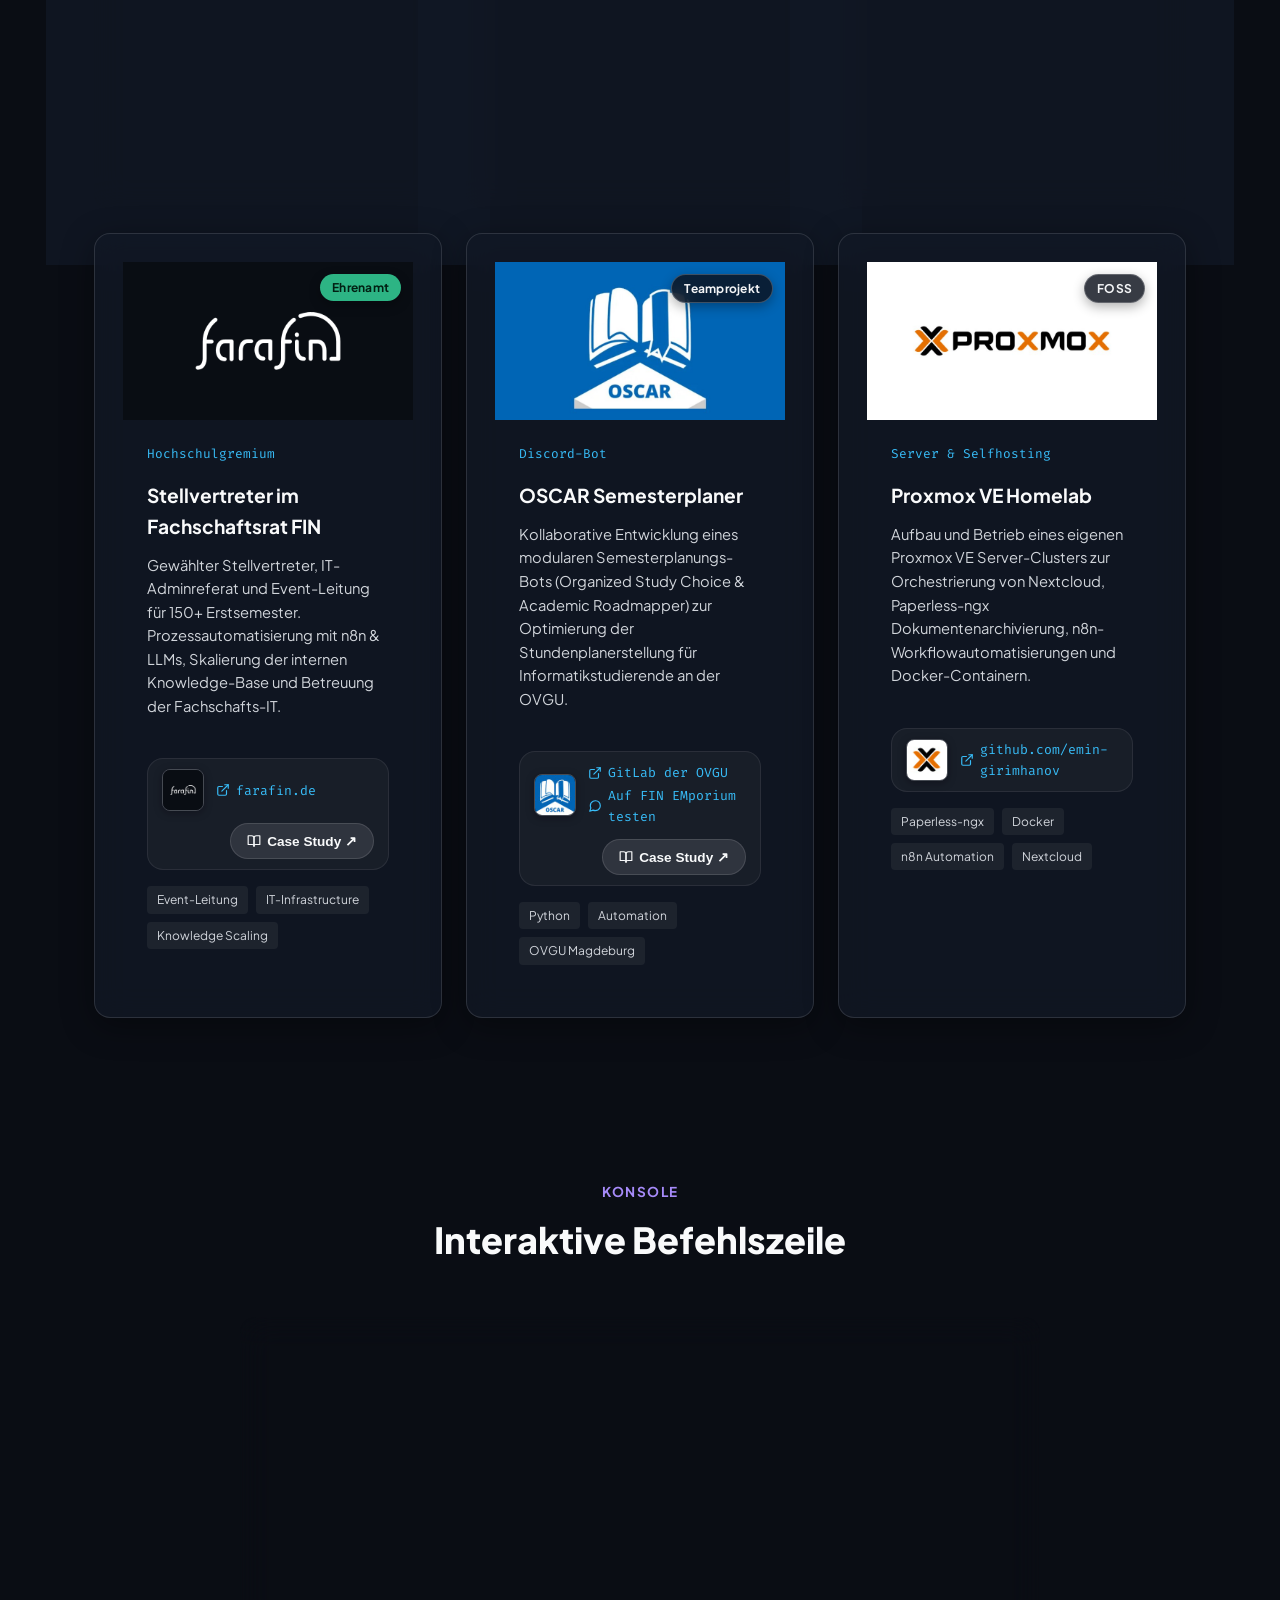
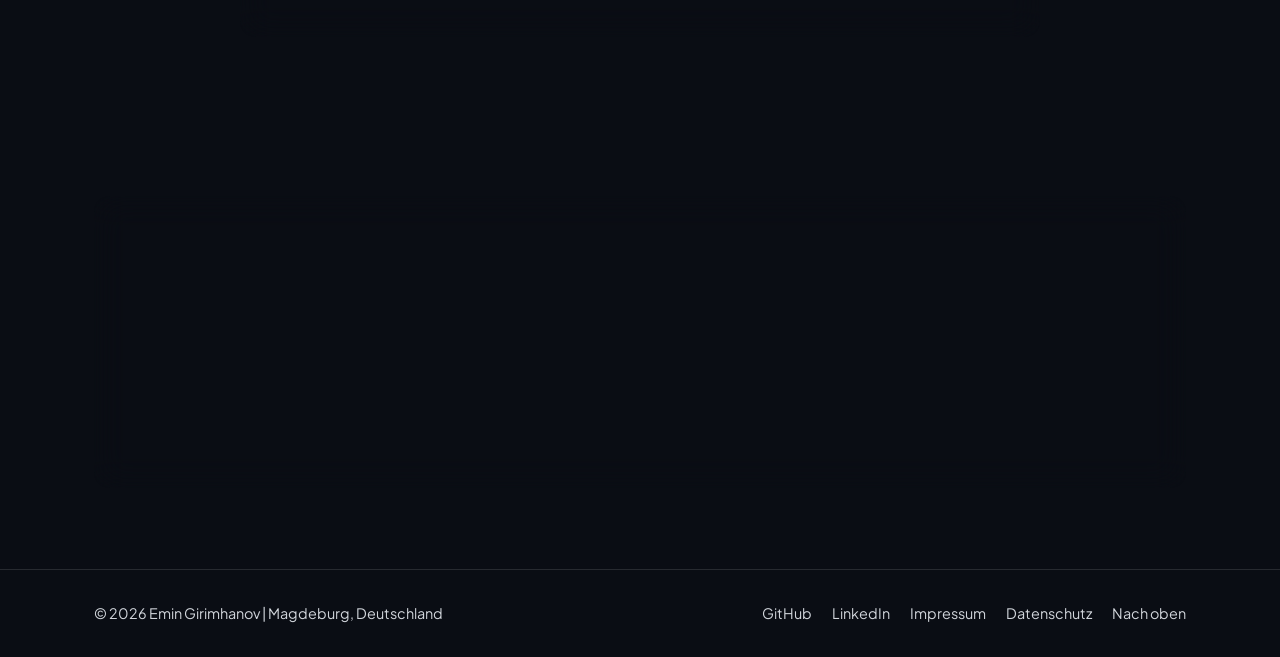
==== commit 325d3868: "content: Kenntnisse am Lebenslauf ausrichten, Werdegang korrigieren Kenntnisse - React, Node.js und " ====
--- a/index.html
+++ b/index.html
@@ -107,12 +107,11 @@
             "XÖV Standards",
             "ZUGFeRD Invoicing",
             "FIM Föderales Informationsmanagement",
+            "Java",
             "Python",
-            "Java",
             "JavaScript",
-            "TypeScript",
-            "React",
-            "Node.js",
+            "SQL",
+            "Git",
             "Proxmox VE Self-Hosting",
             "n8n Workflow Automation",
             "3D Printing FDM",
@@ -361,8 +360,21 @@
                         </article>
                     </div>
 
-                    <!-- Milestone 3: OVGU Magdeburg -->
+                    <!-- Milestone 3: SIDUM e.V. -->
                     <div class="timeline-item left">
+                        <div class="timeline-dot" aria-hidden="true"></div>
+                        <article class="glass-card timeline-content">
+                            <span class="timeline-date">03/2025 – Heute</span>
+                            <h3 class="timeline-heading" data-de="Consultant @ SIDUM e.V." data-en="Consultant @ SIDUM e.V.">Consultant @ SIDUM e.V.</h3>
+                            <span class="timeline-badge badge-engagement" data-de="Consulting &amp; Engagement" data-en="Consulting &amp; Engagement">Consulting &amp; Engagement</span>
+                            <p class="timeline-text" data-de="Beratung im Ressort Finanzen &amp; Recht der studentischen Unternehmensberatung SIDUM e.V." data-en="Consulting in the Finance &amp; Legal department of the student management consultancy SIDUM e.V.">
+                                Beratung im Ressort Finanzen &amp; Recht der studentischen Unternehmensberatung SIDUM e.V.
+                            </p>
+                        </article>
+                    </div>
+
+                    <!-- Milestone 4: OVGU Magdeburg -->
+                    <div class="timeline-item right">
                         <div class="timeline-dot" aria-hidden="true"></div>
                         <article class="glass-card timeline-content">
                             <span class="timeline-date">10/2024 – Heute</span>
@@ -374,44 +386,32 @@
                         </article>
                     </div>
 
-                    <!-- Milestone 4: Falcos GmbH -->
+                    <!-- Milestone 5: Abitur CJD Droyßig -->
+                    <div class="timeline-item left">
+                        <div class="timeline-dot" aria-hidden="true"></div>
+                        <article class="glass-card timeline-content">
+                            <span class="timeline-date">06/2024</span>
+                            <h3 class="timeline-heading" data-de="Abitur &amp; Sonderpreis für Digitalisierung" data-en="High School Diploma &amp; Digitalization Award">Abitur &amp; Sonderpreis für Digitalisierung</h3>
+                            <span class="timeline-badge badge-award" data-de="CJD Droyßig" data-en="CJD Droyßig">CJD Droyßig</span>
+                            <p class="timeline-text" data-de="Abitur am CJD Droyßig und dort gewählter Klassensprecher. Zum Abschluss ausgezeichnet mit dem Sonderpreis für Digitalisierung." data-en="Graduated from CJD Droyßig and served as elected class representative. Received the Special Digitalization Prize on graduation.">
+                                Abitur am CJD Droyßig und dort gewählter Klassensprecher. Zum Abschluss ausgezeichnet mit dem Sonderpreis für Digitalisierung.
+                            </p>
+                        </article>
+                    </div>
+
+                    <!-- Milestone 6: Falcos GmbH -->
                     <div class="timeline-item right">
                         <div class="timeline-dot" aria-hidden="true"></div>
                         <article class="glass-card timeline-content">
                             <span class="timeline-date">04/2024 – Heute</span>
                             <h3 class="timeline-heading" data-de="Softwareentwickler (Public Sector) @ <a href=&quot;https://falcos.de&quot; target=&quot;_blank&quot; rel=&quot;noopener noreferrer&quot; class=&quot;falcos-link&quot; aria-label=&quot;Falcos GmbH Webseite in neuem Tab öffnen&quot;>Falcos GmbH</a>" data-en="Software Developer (Public Sector) @ <a href=&quot;https://falcos.de&quot; target=&quot;_blank&quot; rel=&quot;noopener noreferrer&quot; class=&quot;falcos-link&quot; aria-label=&quot;Falcos GmbH Website in new tab&quot;>Falcos GmbH</a>">Softwareentwickler (Public Sector) @ <a href="https://falcos.de" target="_blank" rel="noopener noreferrer" class="falcos-link" aria-label="Falcos GmbH Webseite in neuem Tab öffnen">Falcos GmbH</a></h3>
                             <span class="timeline-badge badge-work" data-de="Werkstudent / Software Dev" data-en="Working Student / Software Dev">Werkstudent / Software Dev</span>
-                            <p class="timeline-text" data-de="Einstieg als Werkstudent neben dem Studium. Zuständig für Behördenschnittstellen, Dokumentationsportale und die Automatisierung wiederkehrender Abläufe." data-en="Joined as a working student alongside my studies. Responsible for public sector interfaces, documentation portals, and the automation of recurring workflows.">
-                                Einstieg als Werkstudent neben dem Studium. Zuständig für Behördenschnittstellen, Dokumentationsportale und die Automatisierung wiederkehrender Abläufe.
+                            <p class="timeline-text" data-de="Einstieg mit 20 Stunden pro Woche. Zuständig für Behördenschnittstellen, Dokumentationsportale und die Automatisierung wiederkehrender Abläufe." data-en="Joined for 20 hours per week. Responsible for public sector interfaces, documentation portals, and the automation of recurring workflows.">
+                                Einstieg mit 20 Stunden pro Woche. Zuständig für Behördenschnittstellen, Dokumentationsportale und die Automatisierung wiederkehrender Abläufe.
                             </p>
                         </article>
                     </div>
 
-                    <!-- Milestone 5: SIDUM e.V. -->
-                    <div class="timeline-item left">
-                        <div class="timeline-dot" aria-hidden="true"></div>
-                        <article class="glass-card timeline-content">
-                            <span class="timeline-date">10/2023 – Heute</span>
-                            <h3 class="timeline-heading" data-de="Consultant @ SIDUM e.V." data-en="Consultant @ SIDUM e.V.">Consultant @ SIDUM e.V.</h3>
-                            <span class="timeline-badge badge-engagement" data-de="Consulting &amp; Engagement" data-en="Consulting &amp; Engagement">Consulting &amp; Engagement</span>
-                            <p class="timeline-text" data-de="Beratung im Ressort Finanzen &amp; Recht der studentischen Unternehmensberatung SIDUM e.V." data-en="Consulting in the Finance &amp; Legal department of the student management consultancy SIDUM e.V.">
-                                Beratung im Ressort Finanzen &amp; Recht der studentischen Unternehmensberatung SIDUM e.V.
-                            </p>
-                        </article>
-                    </div>
-
-                    <!-- Milestone 6: Abitur CJD Droyßig -->
-                    <div class="timeline-item right">
-                        <div class="timeline-dot" aria-hidden="true"></div>
-                        <article class="glass-card timeline-content">
-                            <span class="timeline-date">07/2023</span>
-                            <h3 class="timeline-heading" data-de="Abitur &amp; Sonderpreis für Digitalisierung" data-en="High School Diploma &amp; Digitalization Award">Abitur &amp; Sonderpreis für Digitalisierung</h3>
-                            <span class="timeline-badge badge-award" data-de="CJD Droyßig" data-en="CJD Droyßig">CJD Droyßig</span>
-                            <p class="timeline-text" data-de="Abitur am CJD Droyßig und dort gewählter Klassensprecher. Im Juni 2024 ausgezeichnet mit dem Sonderpreis für Digitalisierung." data-en="Graduated from CJD Droyßig and served as elected class representative. Awarded the Special Digitalization Prize in June 2024.">
-                                Abitur am CJD Droyßig und dort gewählter Klassensprecher. Im Juni 2024 ausgezeichnet mit dem Sonderpreis für Digitalisierung.
-                            </p>
-                        </article>
-                    </div>
                 </div>
             </div>
         </section>
@@ -426,28 +426,28 @@
 
                 <div class="skills-wrapper">
                     <div class="glass-card skill-category">
-                        <h3 class="category-title" data-de="Sprachen &amp; Datenbanken" data-en="Languages &amp; Databases">
-                            <svg xmlns="http://www.w3.org/2000/svg" width="20" height="20" viewBox="0 0 24 24" fill="none" stroke="currentColor" stroke-width="2" stroke-linecap="round" stroke-linejoin="round" aria-hidden="true"><path d="M14.5 2H6a2 2 0 0 0-2 2v16a2 2 0 0 0 2 2h12a2 2 0 0 0 2-2V7.5L14.5 2z"></path><polyline points="14 2 14 8 20 8"></polyline></svg> Sprachen &amp; Datenbanken
+                        <h3 class="category-title" data-de="Programmierung &amp; Daten" data-en="Programming &amp; Data">
+                            <svg xmlns="http://www.w3.org/2000/svg" width="20" height="20" viewBox="0 0 24 24" fill="none" stroke="currentColor" stroke-width="2" stroke-linecap="round" stroke-linejoin="round" aria-hidden="true"><path d="M14.5 2H6a2 2 0 0 0-2 2v16a2 2 0 0 0 2 2h12a2 2 0 0 0 2-2V7.5L14.5 2z"></path><polyline points="14 2 14 8 20 8"></polyline></svg> Programmierung &amp; Daten
                         </h3>
                         <div class="skills-grid" role="list">
+                            <div class="skill-pill" role="listitem">Java</div>
                             <div class="skill-pill" role="listitem">Python</div>
-                            <div class="skill-pill" role="listitem">Java</div>
-                            <div class="skill-pill" role="listitem">JavaScript / TypeScript</div>
-                            <div class="skill-pill" role="listitem">HTML5 &amp; CSS3</div>
-                            <div class="skill-pill" role="listitem">SQL &amp; Databases</div>
+                            <div class="skill-pill" role="listitem">Web (HTML, CSS, JavaScript)</div>
+                            <div class="skill-pill" role="listitem">SQL &amp; Datenbanken</div>
+                            <div class="skill-pill" role="listitem">Git</div>
                         </div>
                     </div>
 
                     <div class="glass-card skill-category">
-                        <h3 class="category-title" data-de="Web &amp; FOSS Self-Hosting" data-en="Web &amp; FOSS Self-Hosting">
-                            <svg xmlns="http://www.w3.org/2000/svg" width="20" height="20" viewBox="0 0 24 24" fill="none" stroke="currentColor" stroke-width="2" stroke-linecap="round" stroke-linejoin="round" aria-hidden="true"><rect width="20" height="8" x="2" y="2" rx="2" ry="2"></rect><rect width="20" height="8" x="2" y="14" rx="2" ry="2"></rect><line x1="6" y1="6" x2="6.01" y2="6"></line><line x1="6" y1="18" x2="6.01" y2="18"></line></svg> Web &amp; FOSS Self-Hosting
+                        <h3 class="category-title" data-de="Self-Hosting mit Proxmox" data-en="Self-hosting with Proxmox">
+                            <svg xmlns="http://www.w3.org/2000/svg" width="20" height="20" viewBox="0 0 24 24" fill="none" stroke="currentColor" stroke-width="2" stroke-linecap="round" stroke-linejoin="round" aria-hidden="true"><rect width="20" height="8" x="2" y="2" rx="2" ry="2"></rect><rect width="20" height="8" x="2" y="14" rx="2" ry="2"></rect><line x1="6" y1="6" x2="6.01" y2="6"></line><line x1="6" y1="18" x2="6.01" y2="18"></line></svg> Self-Hosting mit Proxmox
                         </h3>
                         <div class="skills-grid" role="list">
-                            <div class="skill-pill" role="listitem">Proxmox VE &amp; n8n</div>
-                            <div class="skill-pill" role="listitem">Nextcloud &amp; Paperless</div>
+                            <div class="skill-pill" role="listitem">Proxmox VE</div>
+                            <div class="skill-pill" role="listitem">n8n</div>
+                            <div class="skill-pill" role="listitem">Nextcloud &amp; Paperless-ngx</div>
                             <div class="skill-pill" role="listitem">Stirling-PDF &amp; Firefly III</div>
-                            <div class="skill-pill" role="listitem">SearXNG &amp; Docker</div>
-                            <div class="skill-pill" role="listitem">React &amp; Docusaurus</div>
+                            <div class="skill-pill" role="listitem">SearXNG</div>
                         </div>
                     </div>
 
@@ -456,23 +456,25 @@
                             <svg xmlns="http://www.w3.org/2000/svg" width="20" height="20" viewBox="0 0 24 24" fill="none" stroke="currentColor" stroke-width="2" stroke-linecap="round" stroke-linejoin="round" aria-hidden="true"><circle cx="12" cy="8" r="7"></circle><polyline points="8.21 13.89 7 23 12 20 17 23 15.79 13.88"></polyline></svg> Methoden &amp; Zertifikate
                         </h3>
                         <div class="skills-grid" role="list">
-                            <div class="skill-pill" role="listitem">Certified ScrumMaster® (CSM)</div>
+                            <div class="skill-pill" role="listitem">Certified ScrumMaster® (CSM), 2025</div>
+                            <div class="skill-pill" role="listitem">FIM-Methodenexperte, 2025</div>
                             <div class="skill-pill" role="listitem">FIM-Informationsmanager</div>
-                            <div class="skill-pill" role="listitem">FIM-Methodenexperte</div>
                             <div class="skill-pill" role="listitem">XÖV-Modellierung</div>
                             <div class="skill-pill" role="listitem">CAD &amp; 3D-Druck (FDM)</div>
                         </div>
                     </div>
 
                     <div class="glass-card skill-category">
-                        <h3 class="category-title" data-de="Interessen &amp; Engagement" data-en="Interests &amp; Engagement">
-                            <svg xmlns="http://www.w3.org/2000/svg" width="20" height="20" viewBox="0 0 24 24" fill="none" stroke="currentColor" stroke-width="2" stroke-linecap="round" stroke-linejoin="round" aria-hidden="true"><path d="M19 14c1.49-1.46 3-3.21 3-5.5A5.5 5.5 0 0 0 16.5 3c-1.76 0-3 .5-4.5 2-1.5-1.5-2.74-2-4.5-2A5.5 5.5 0 0 0 2 8.5c0 2.3 1.5 4.05 3 5.5l7 7Z"></path></svg> Interessen &amp; Engagement
+                        <h3 class="category-title" data-de="Sprachen &amp; Interessen" data-en="Languages &amp; Interests">
+                            <svg xmlns="http://www.w3.org/2000/svg" width="20" height="20" viewBox="0 0 24 24" fill="none" stroke="currentColor" stroke-width="2" stroke-linecap="round" stroke-linejoin="round" aria-hidden="true"><path d="M19 14c1.49-1.46 3-3.21 3-5.5A5.5 5.5 0 0 0 16.5 3c-1.76 0-3 .5-4.5 2-1.5-1.5-2.74-2-4.5-2A5.5 5.5 0 0 0 2 8.5c0 2.3 1.5 4.05 3 5.5l7 7Z"></path></svg> Sprachen &amp; Interessen
                         </h3>
                         <div class="skills-grid" role="list">
-                            <div class="skill-pill" role="listitem">⚡ Process Automation (n8n &amp; LLM)</div>
-                            <div class="skill-pill" role="listitem">🇪🇺 Digitale Souveränität</div>
-                            <div class="skill-pill" role="listitem">🏛️ Fachschaftsrat FIN OVGU</div>
-                            <div class="skill-pill" role="listitem">📈 Finanzbildung &amp; Tech-Podcasts</div>
+                            <div class="skill-pill" role="listitem">🇩🇪 Deutsch (Muttersprache)</div>
+                            <div class="skill-pill" role="listitem">🇬🇧 Englisch (kommunikationssicher)</div>
+                            <div class="skill-pill" role="listitem">⚡ Prozessautomatisierung (n8n &amp; LLM)</div>
+                            <div class="skill-pill" role="listitem">🇪🇺 Digitale Souveränität Europas</div>
+                            <div class="skill-pill" role="listitem">📈 Finanzbildung (Finanztip, Finanzfluss)</div>
+                            <div class="skill-pill" role="listitem">🎧 IT-Podcasts (Kuketz, c't 3003)</div>
                         </div>
                     </div>
                 </div>
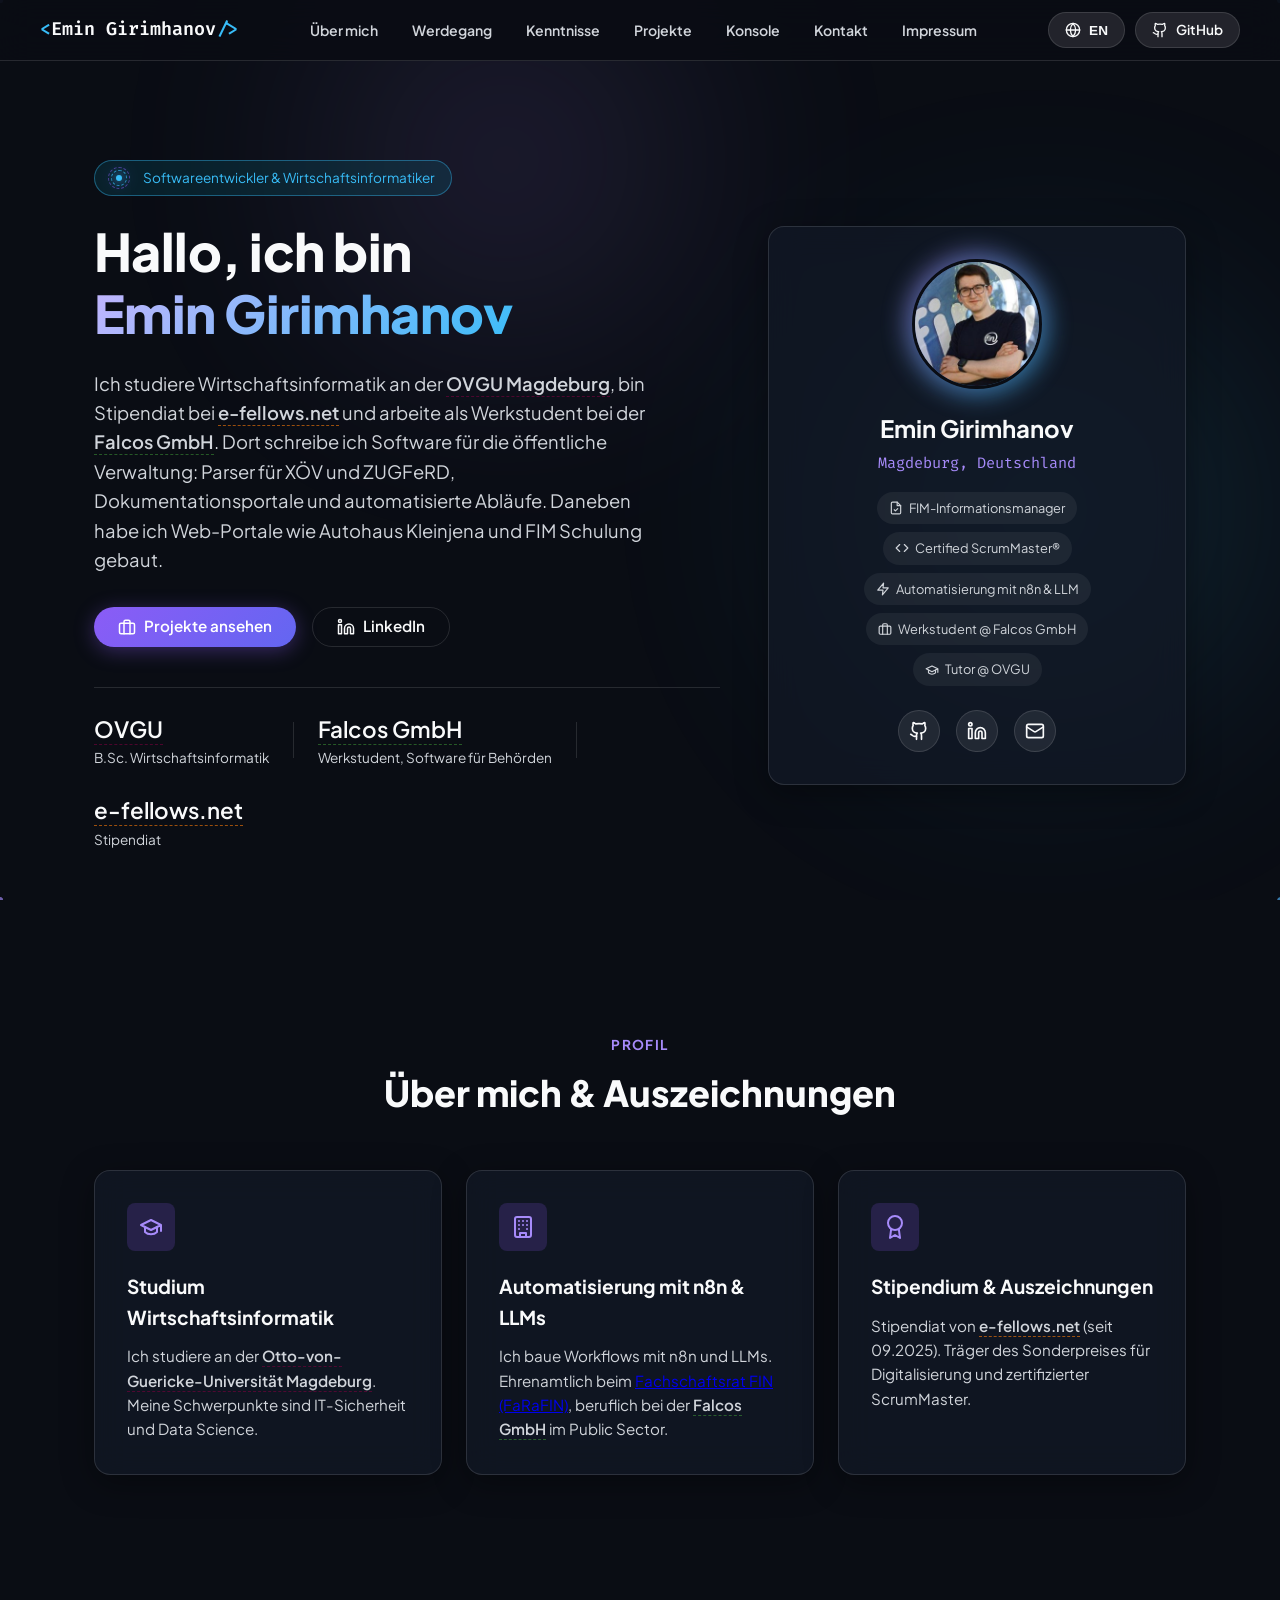
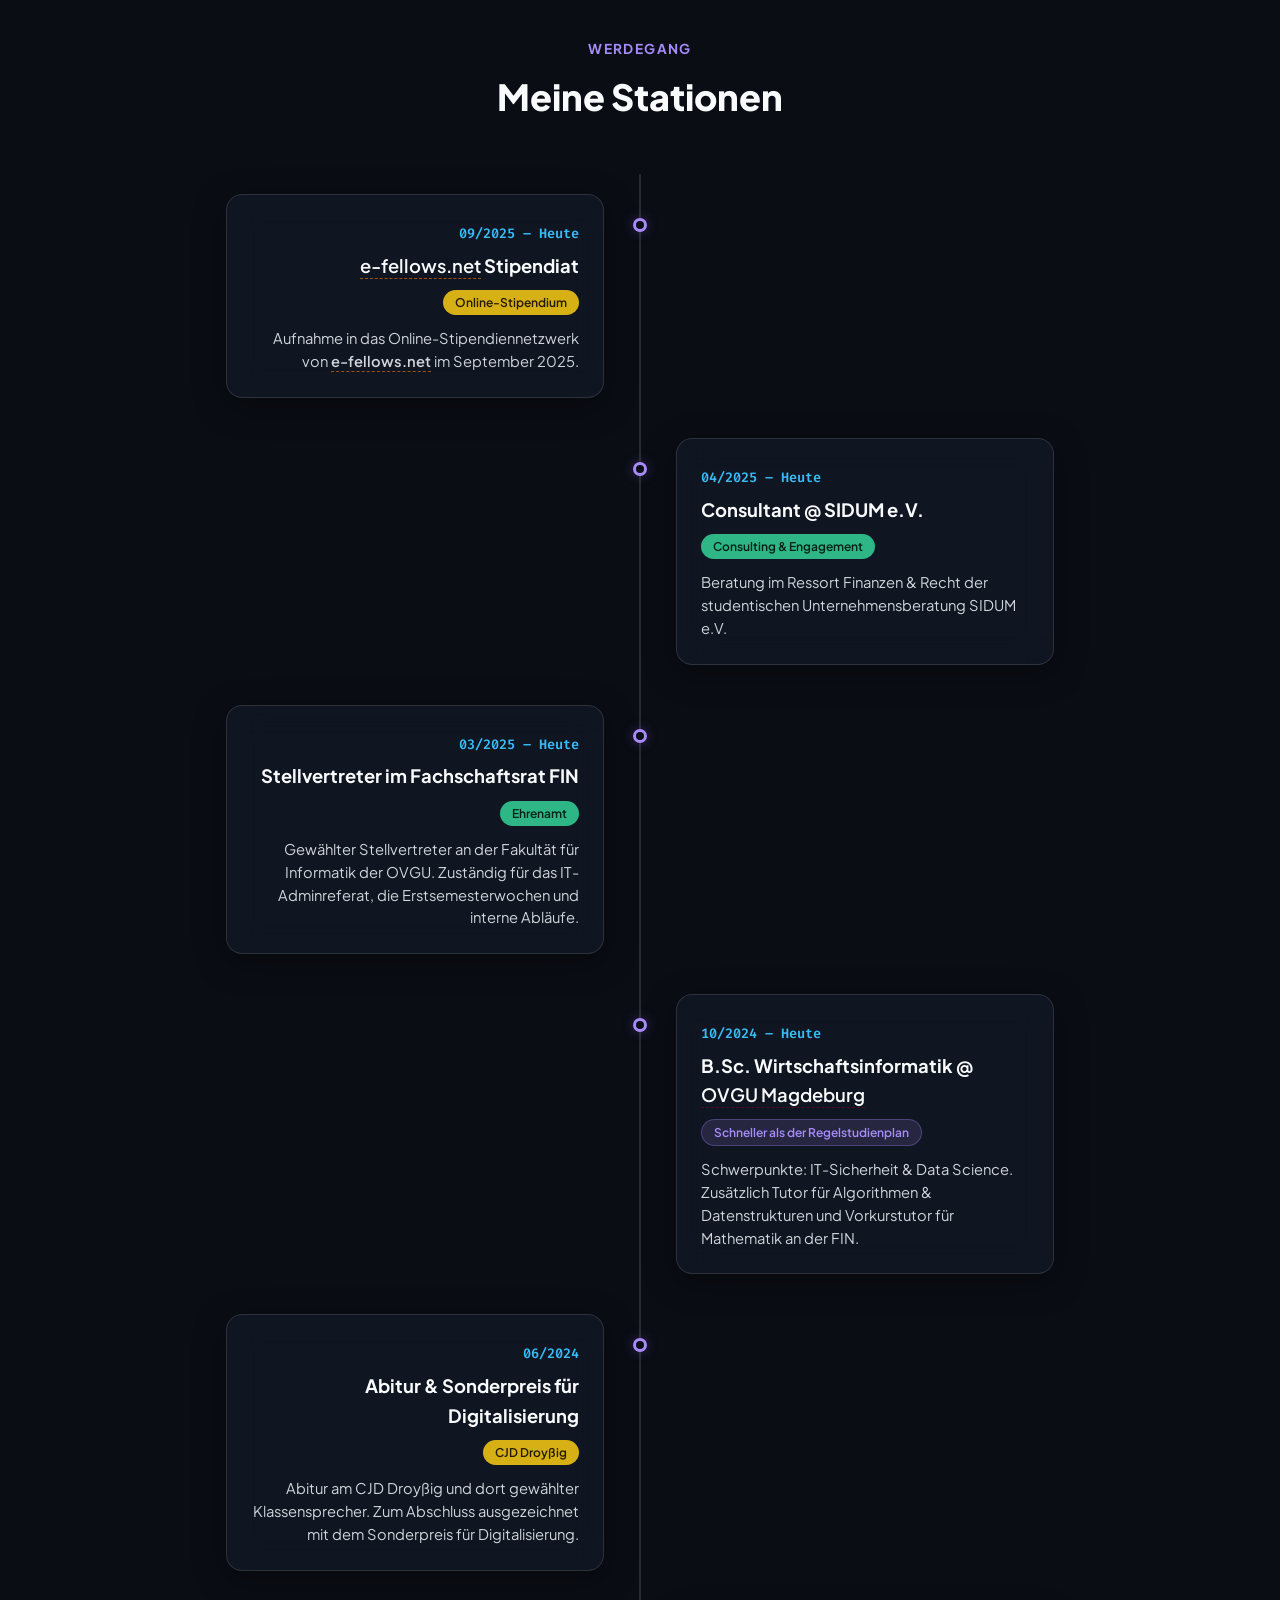
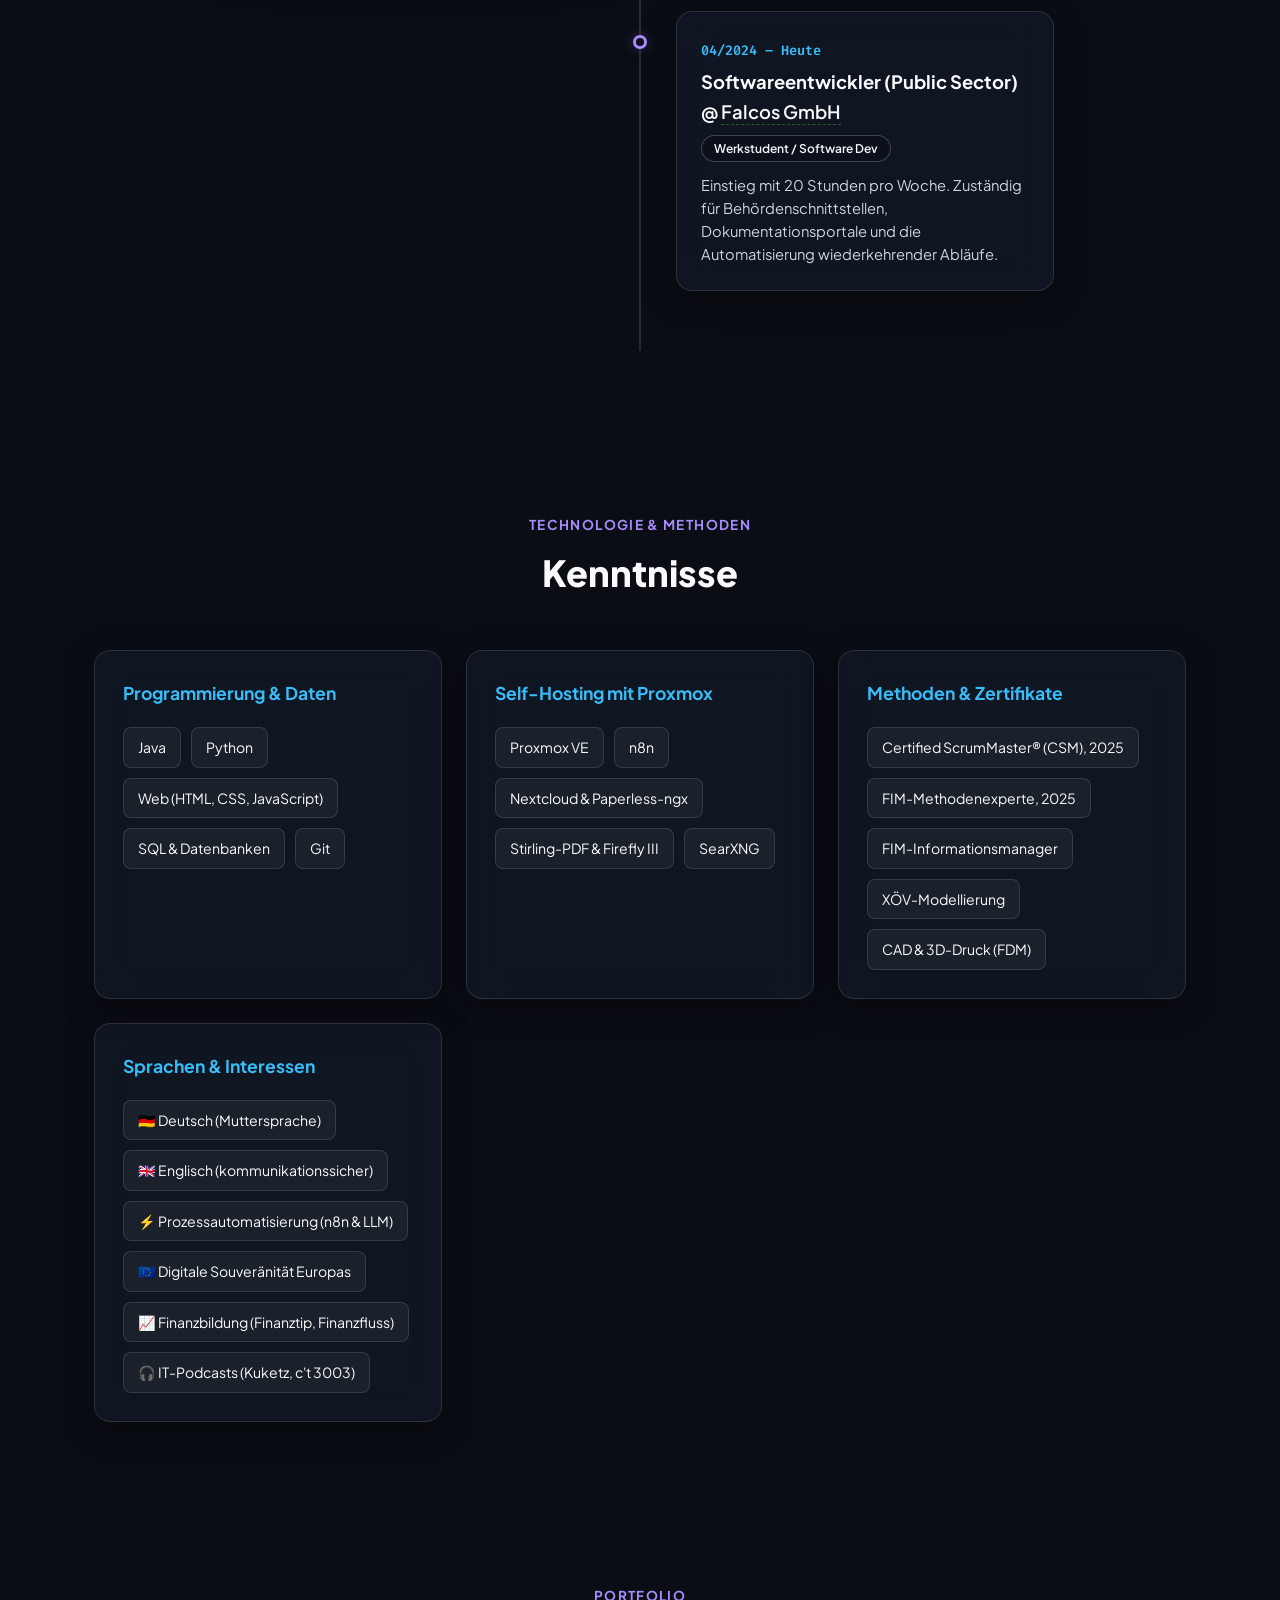
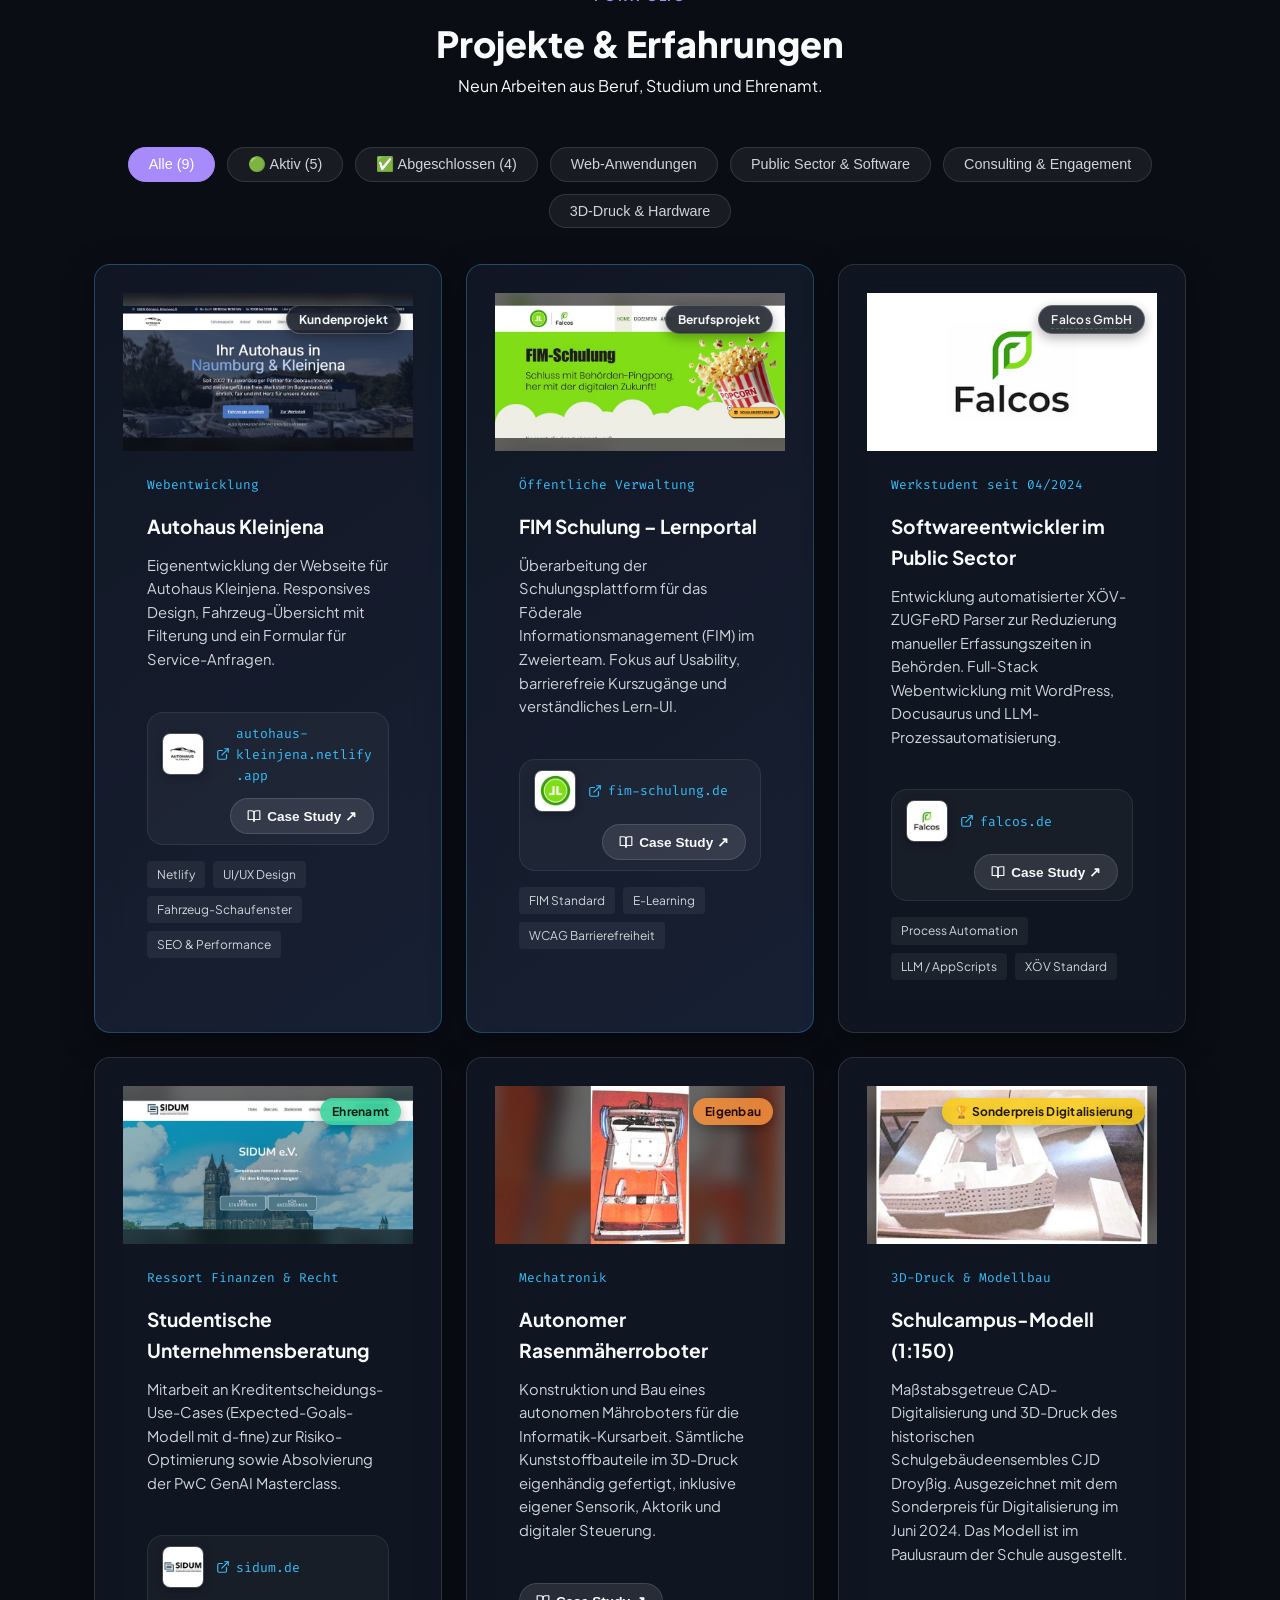
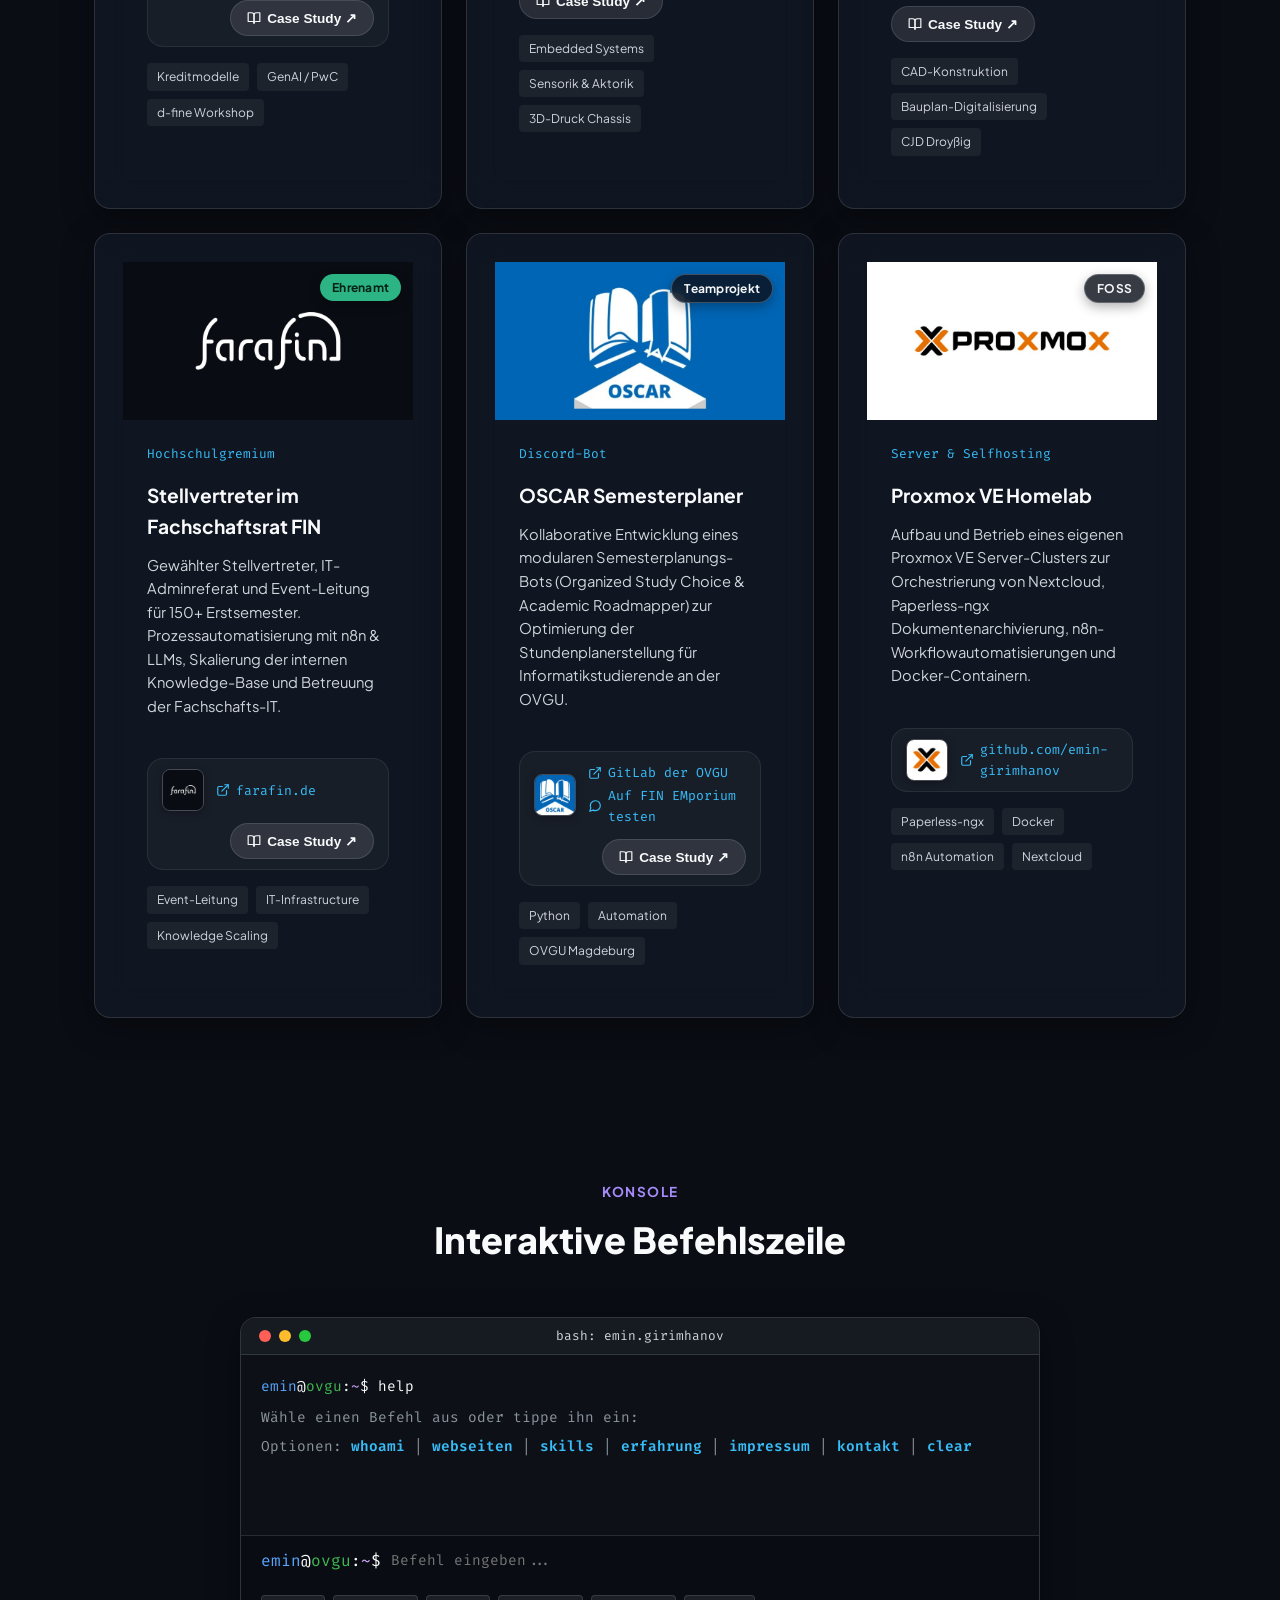
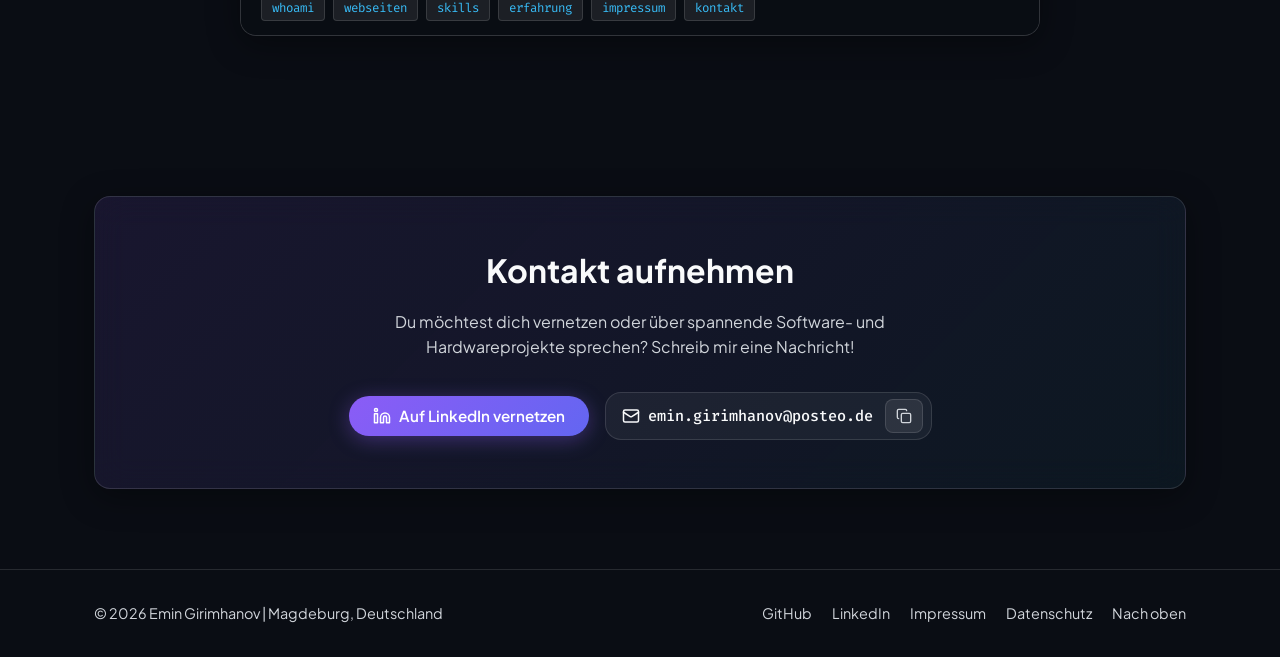
==== commit 70baf650: "fix: SIDUM e.V. beginnt 04/2025, Station vor den Fachschaftsrat gezogen Der Lebenslauf nennt 04.2025" ====
--- a/index.html
+++ b/index.html
@@ -347,8 +347,21 @@
                         </article>
                     </div>
 
-                    <!-- Milestone 2: Fachschaftsrat FIN -->
+                    <!-- Milestone 2: SIDUM e.V. -->
                     <div class="timeline-item right">
+                        <div class="timeline-dot" aria-hidden="true"></div>
+                        <article class="glass-card timeline-content">
+                            <span class="timeline-date">04/2025 – Heute</span>
+                            <h3 class="timeline-heading" data-de="Consultant @ SIDUM e.V." data-en="Consultant @ SIDUM e.V.">Consultant @ SIDUM e.V.</h3>
+                            <span class="timeline-badge badge-engagement" data-de="Consulting &amp; Engagement" data-en="Consulting &amp; Engagement">Consulting &amp; Engagement</span>
+                            <p class="timeline-text" data-de="Beratung im Ressort Finanzen &amp; Recht der studentischen Unternehmensberatung SIDUM e.V." data-en="Consulting in the Finance &amp; Legal department of the student management consultancy SIDUM e.V.">
+                                Beratung im Ressort Finanzen &amp; Recht der studentischen Unternehmensberatung SIDUM e.V.
+                            </p>
+                        </article>
+                    </div>
+
+                    <!-- Milestone 3: Fachschaftsrat FIN -->
+                    <div class="timeline-item left">
                         <div class="timeline-dot" aria-hidden="true"></div>
                         <article class="glass-card timeline-content">
                             <span class="timeline-date">03/2025 – Heute</span>
@@ -356,19 +369,6 @@
                             <span class="timeline-badge badge-engagement" data-de="Ehrenamt" data-en="Volunteering">Ehrenamt</span>
                             <p class="timeline-text" data-de="Gewählter Stellvertreter an der Fakultät für Informatik der OVGU. Zuständig für das IT-Adminreferat, die Erstsemesterwochen und interne Abläufe." data-en="Elected deputy at the Faculty of Computer Science at OVGU. Responsible for IT administration, orientation weeks, and internal processes.">
                                 Gewählter Stellvertreter an der Fakultät für Informatik der OVGU. Zuständig für das IT-Adminreferat, die Erstsemesterwochen und interne Abläufe.
-                            </p>
-                        </article>
-                    </div>
-
-                    <!-- Milestone 3: SIDUM e.V. -->
-                    <div class="timeline-item left">
-                        <div class="timeline-dot" aria-hidden="true"></div>
-                        <article class="glass-card timeline-content">
-                            <span class="timeline-date">03/2025 – Heute</span>
-                            <h3 class="timeline-heading" data-de="Consultant @ SIDUM e.V." data-en="Consultant @ SIDUM e.V.">Consultant @ SIDUM e.V.</h3>
-                            <span class="timeline-badge badge-engagement" data-de="Consulting &amp; Engagement" data-en="Consulting &amp; Engagement">Consulting &amp; Engagement</span>
-                            <p class="timeline-text" data-de="Beratung im Ressort Finanzen &amp; Recht der studentischen Unternehmensberatung SIDUM e.V." data-en="Consulting in the Finance &amp; Legal department of the student management consultancy SIDUM e.V.">
-                                Beratung im Ressort Finanzen &amp; Recht der studentischen Unternehmensberatung SIDUM e.V.
                             </p>
                         </article>
                     </div>
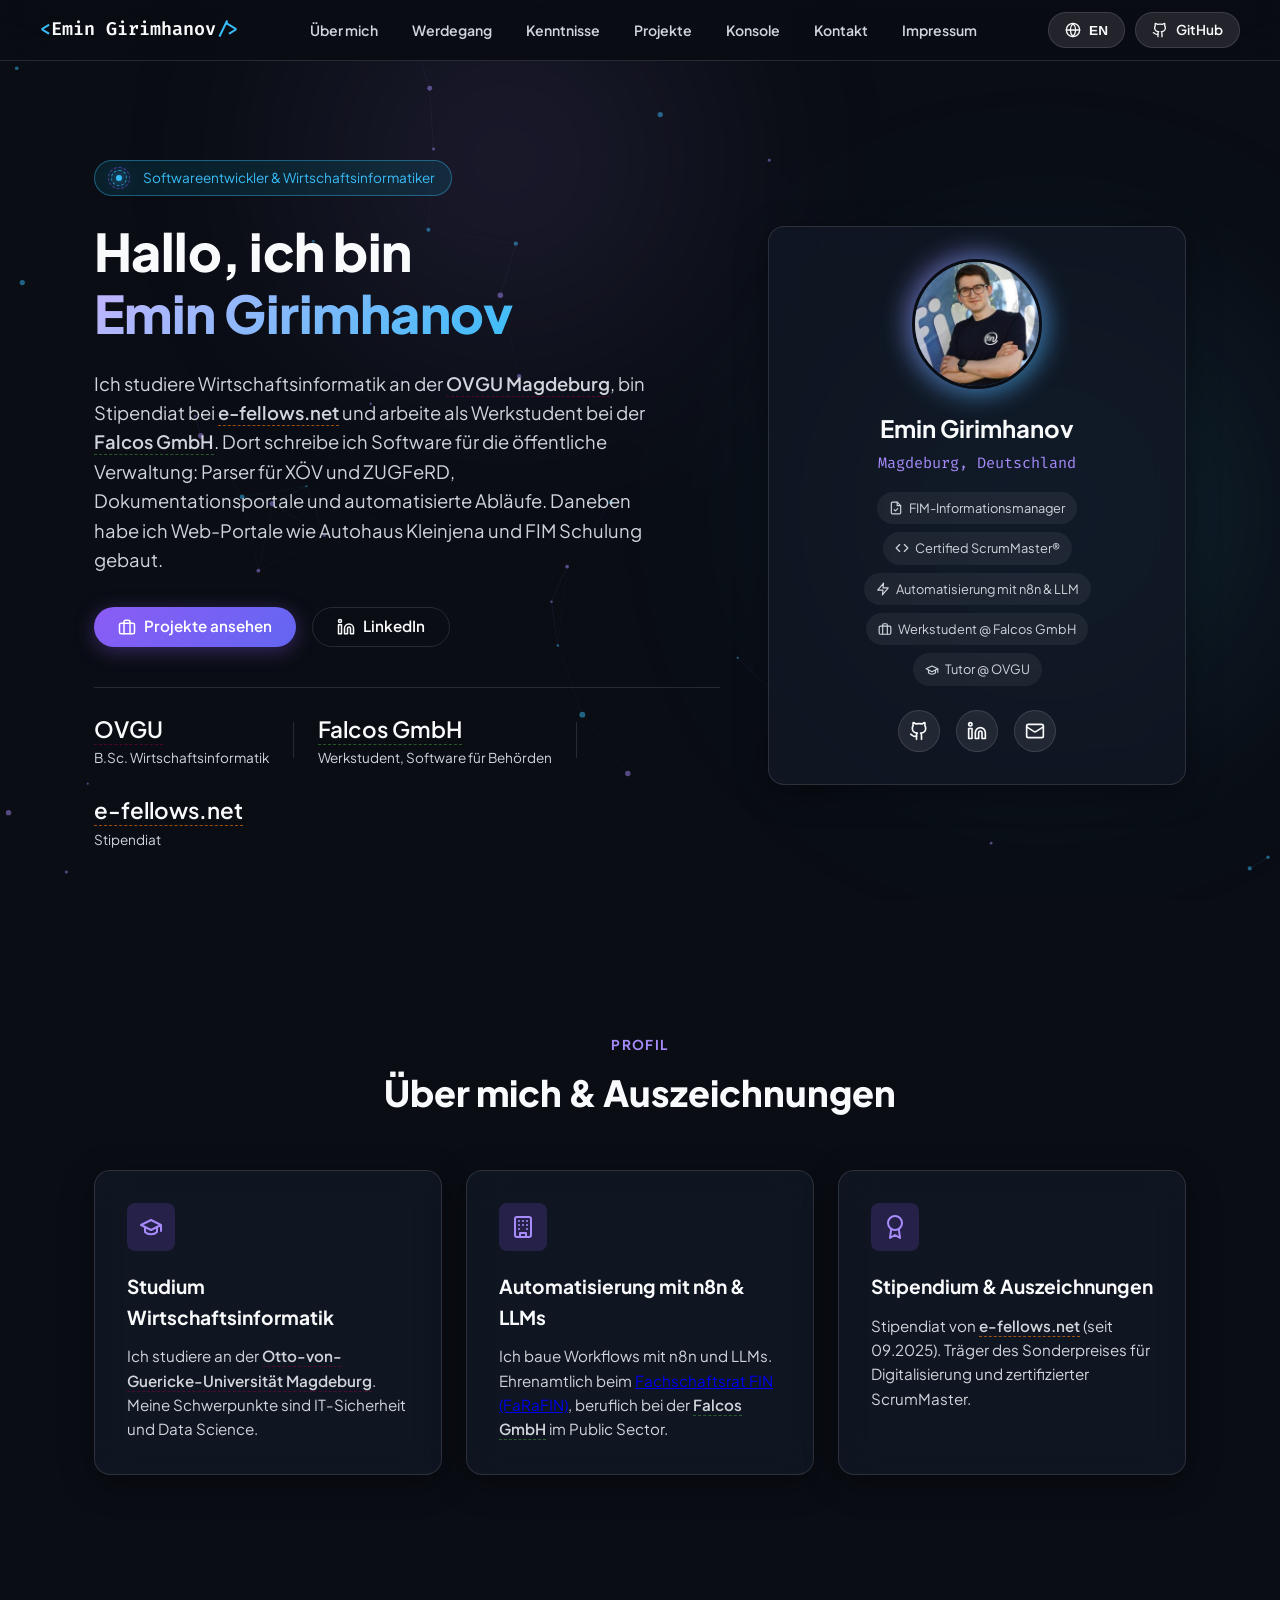
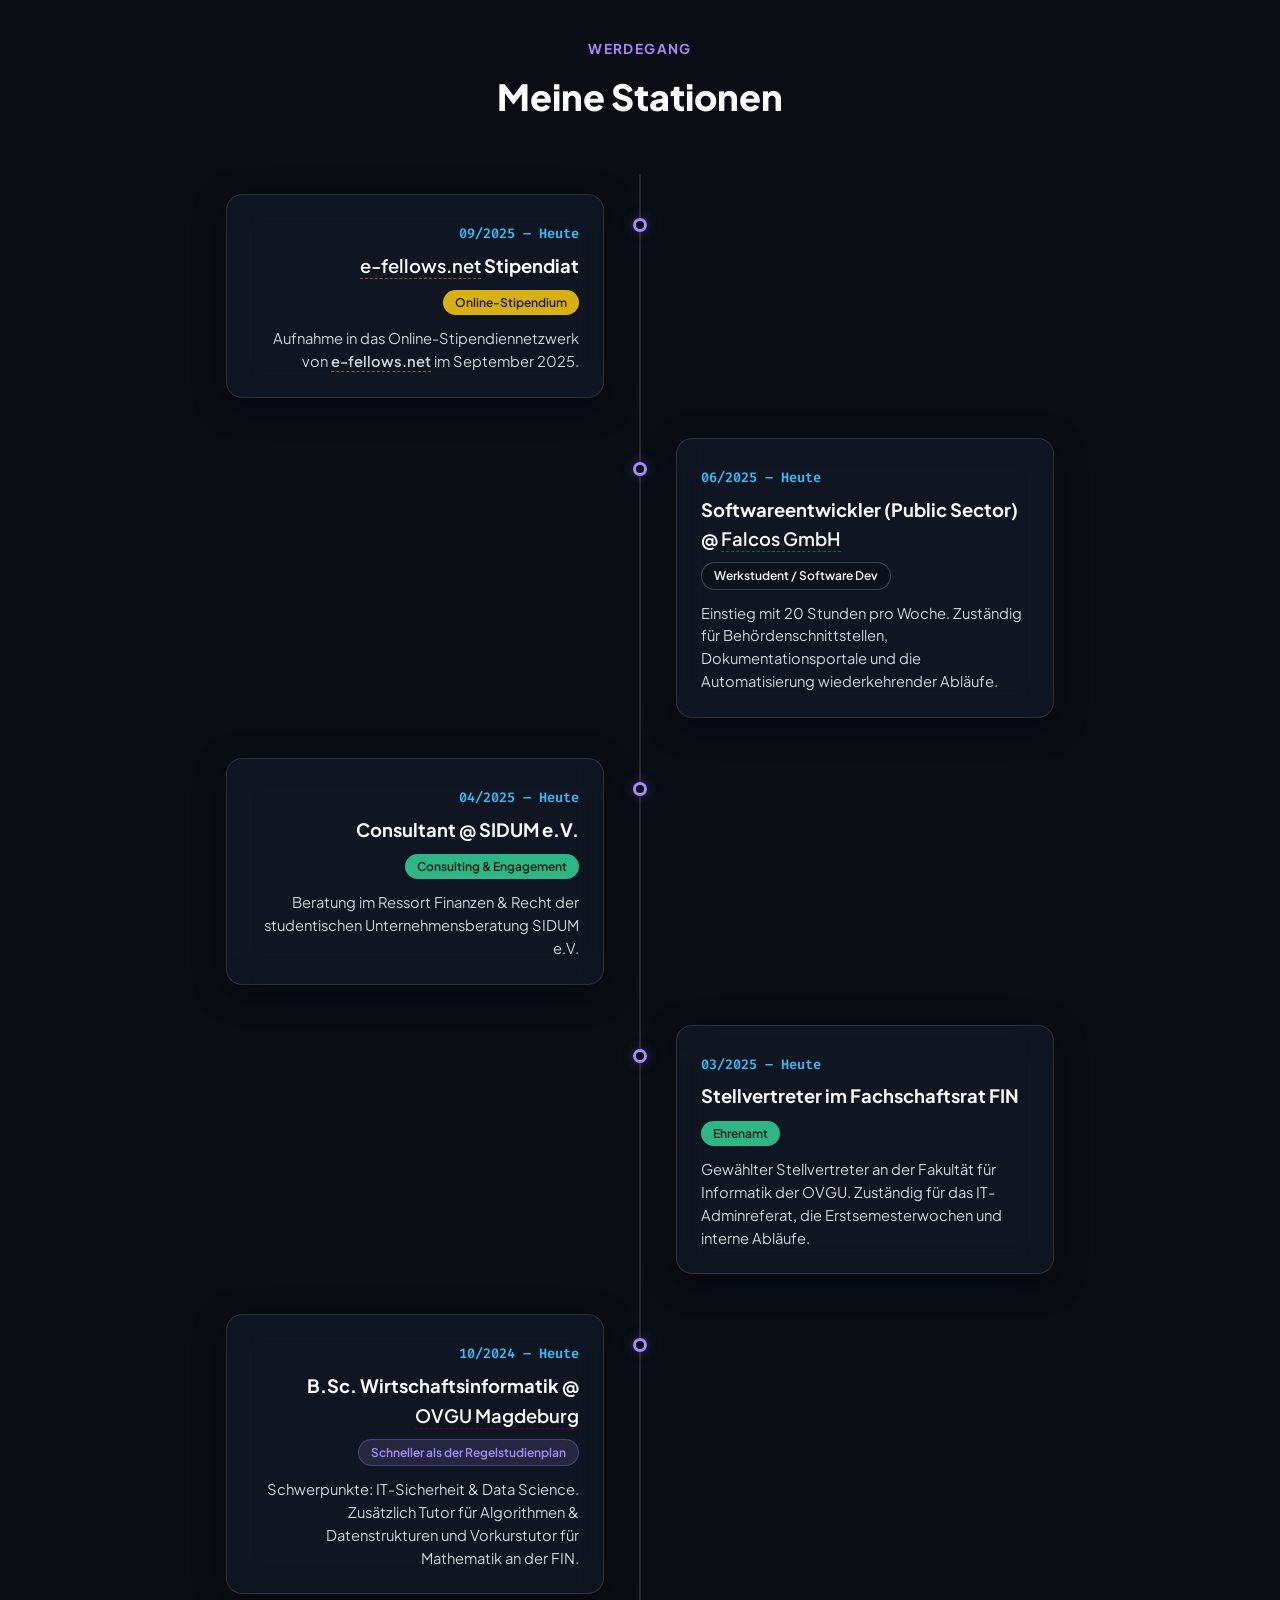
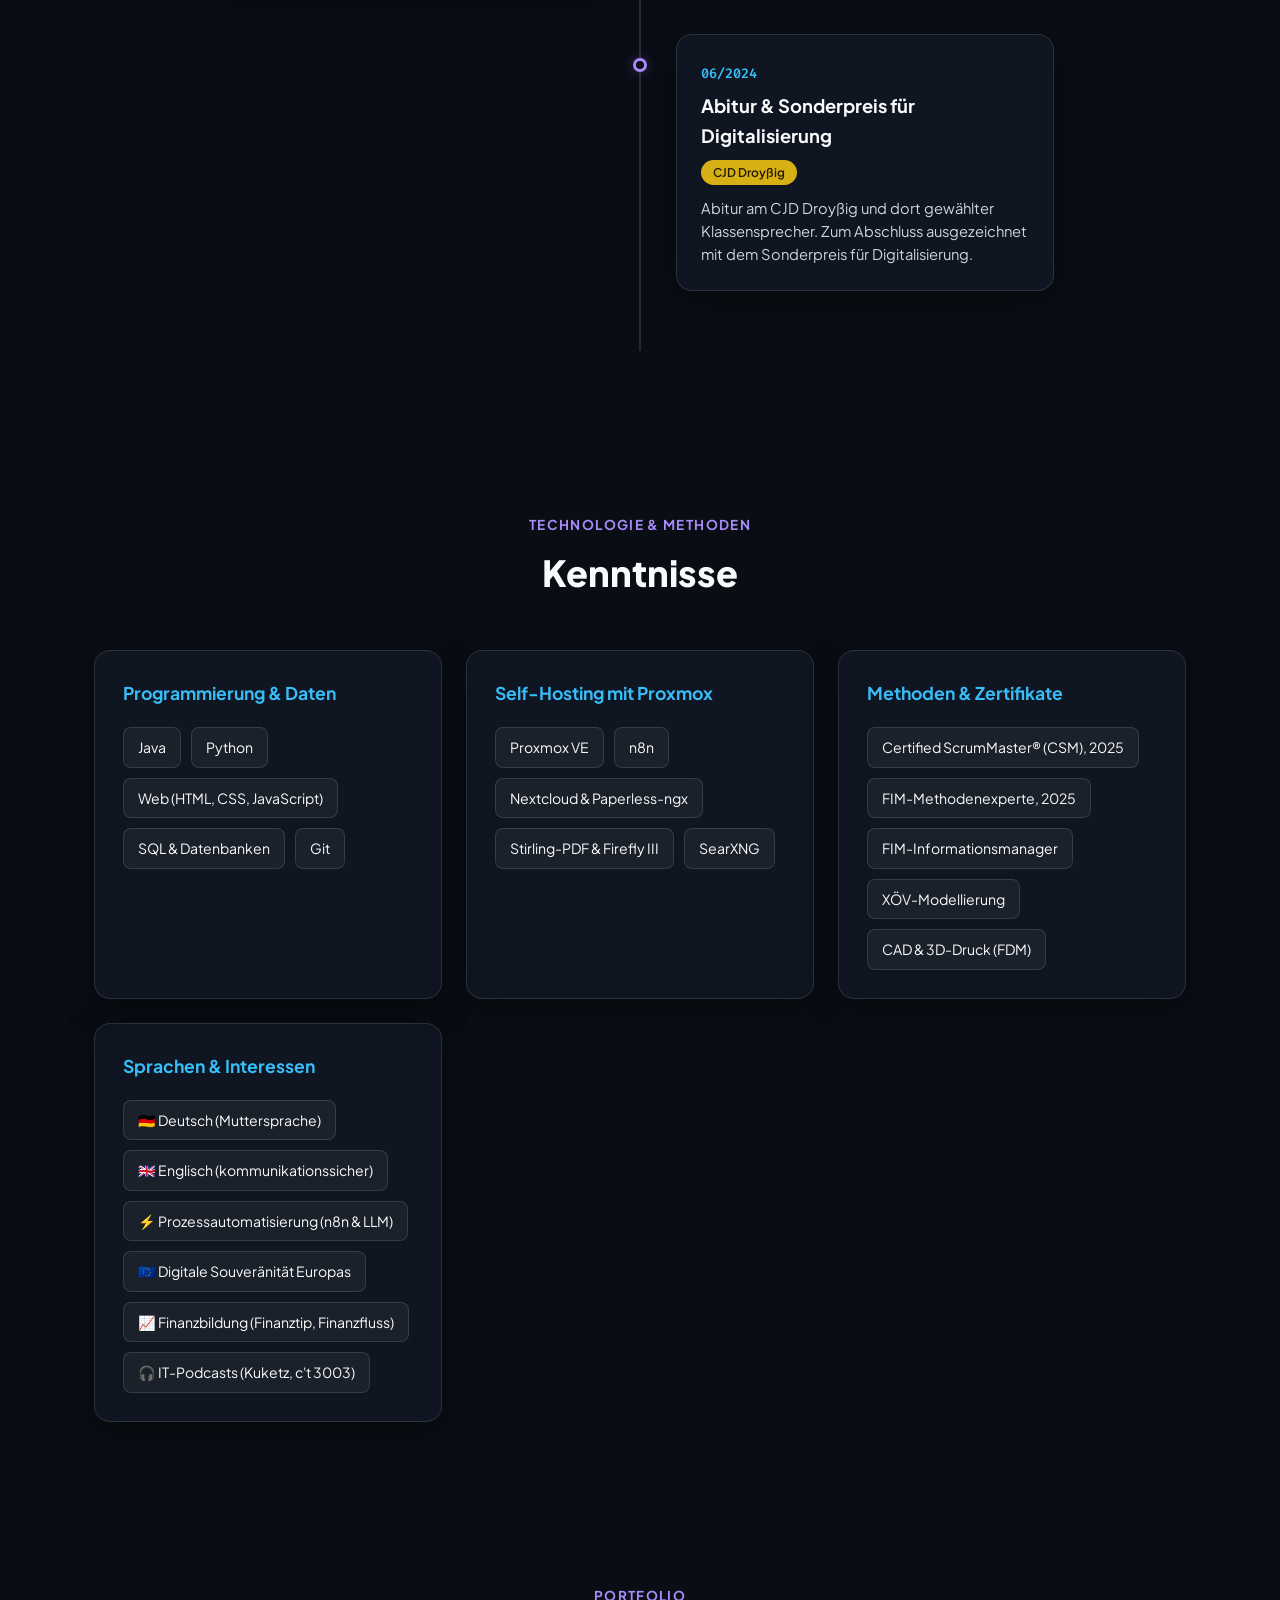
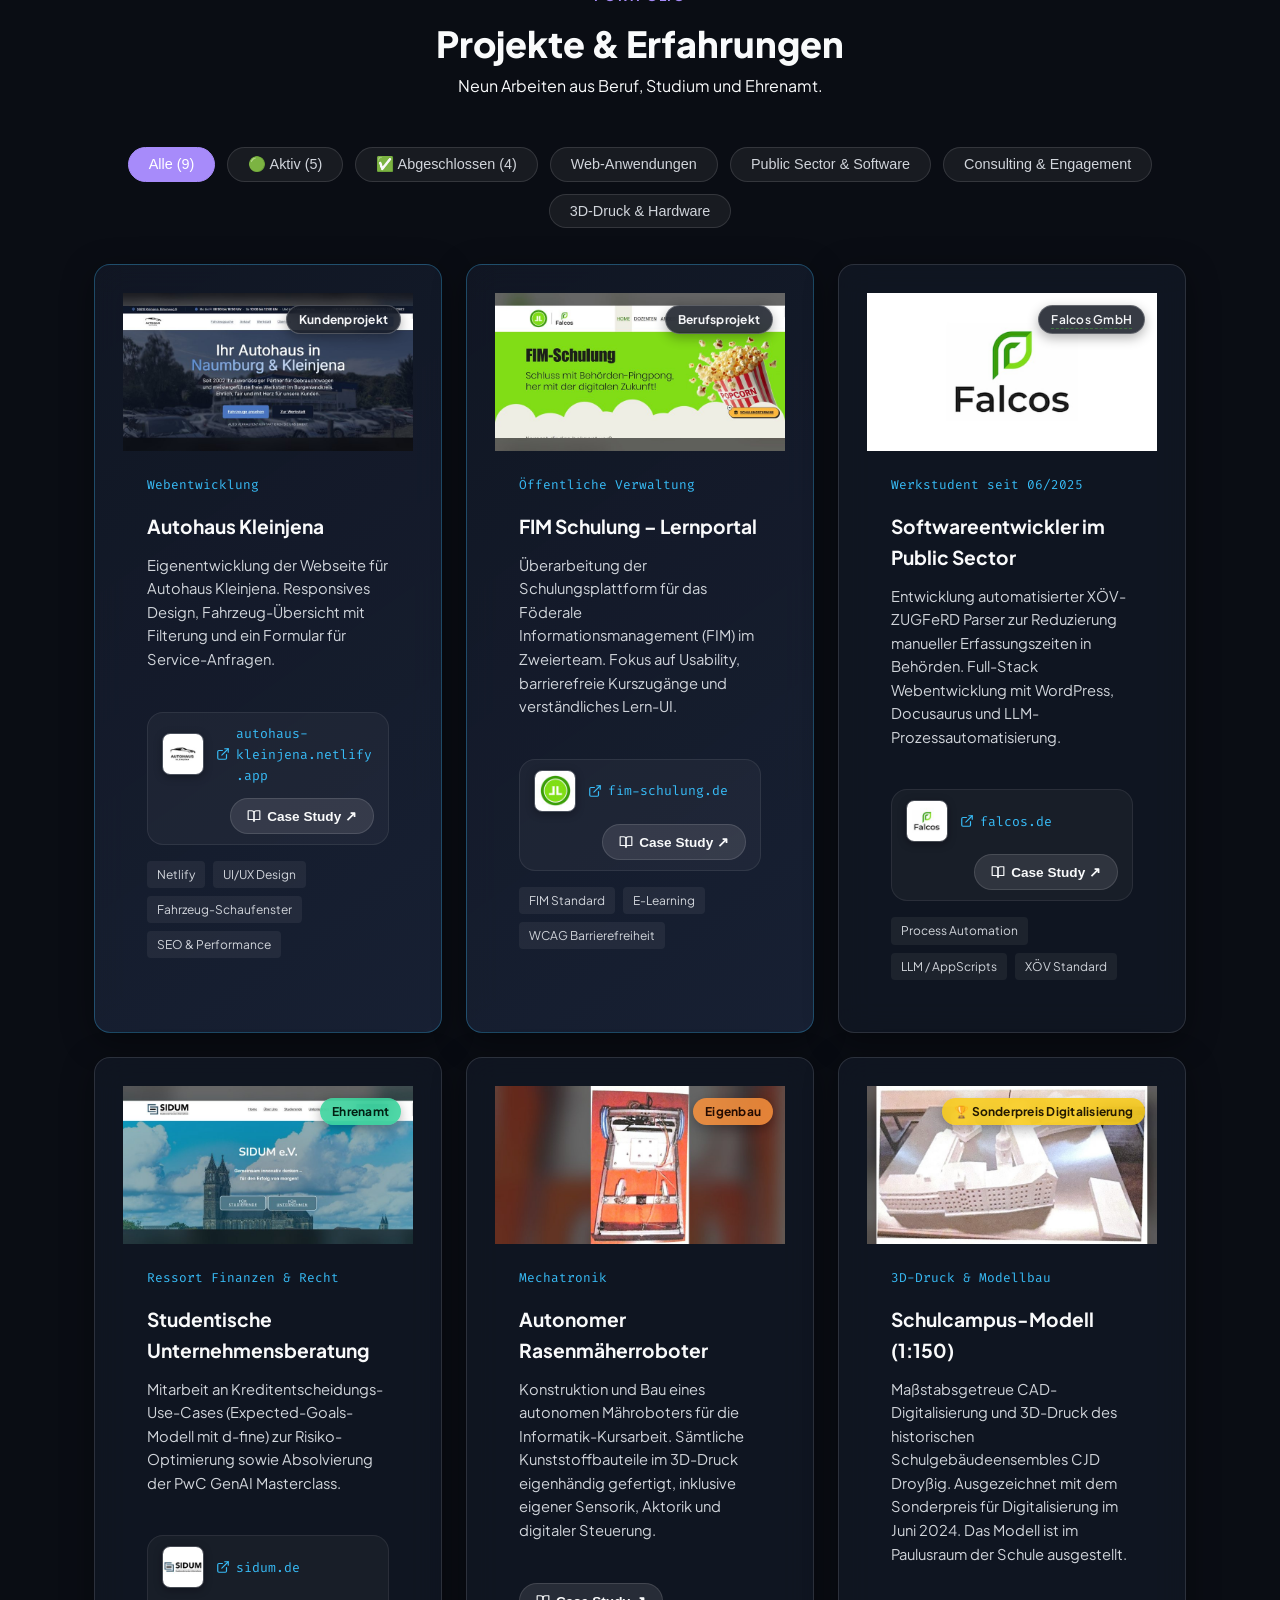
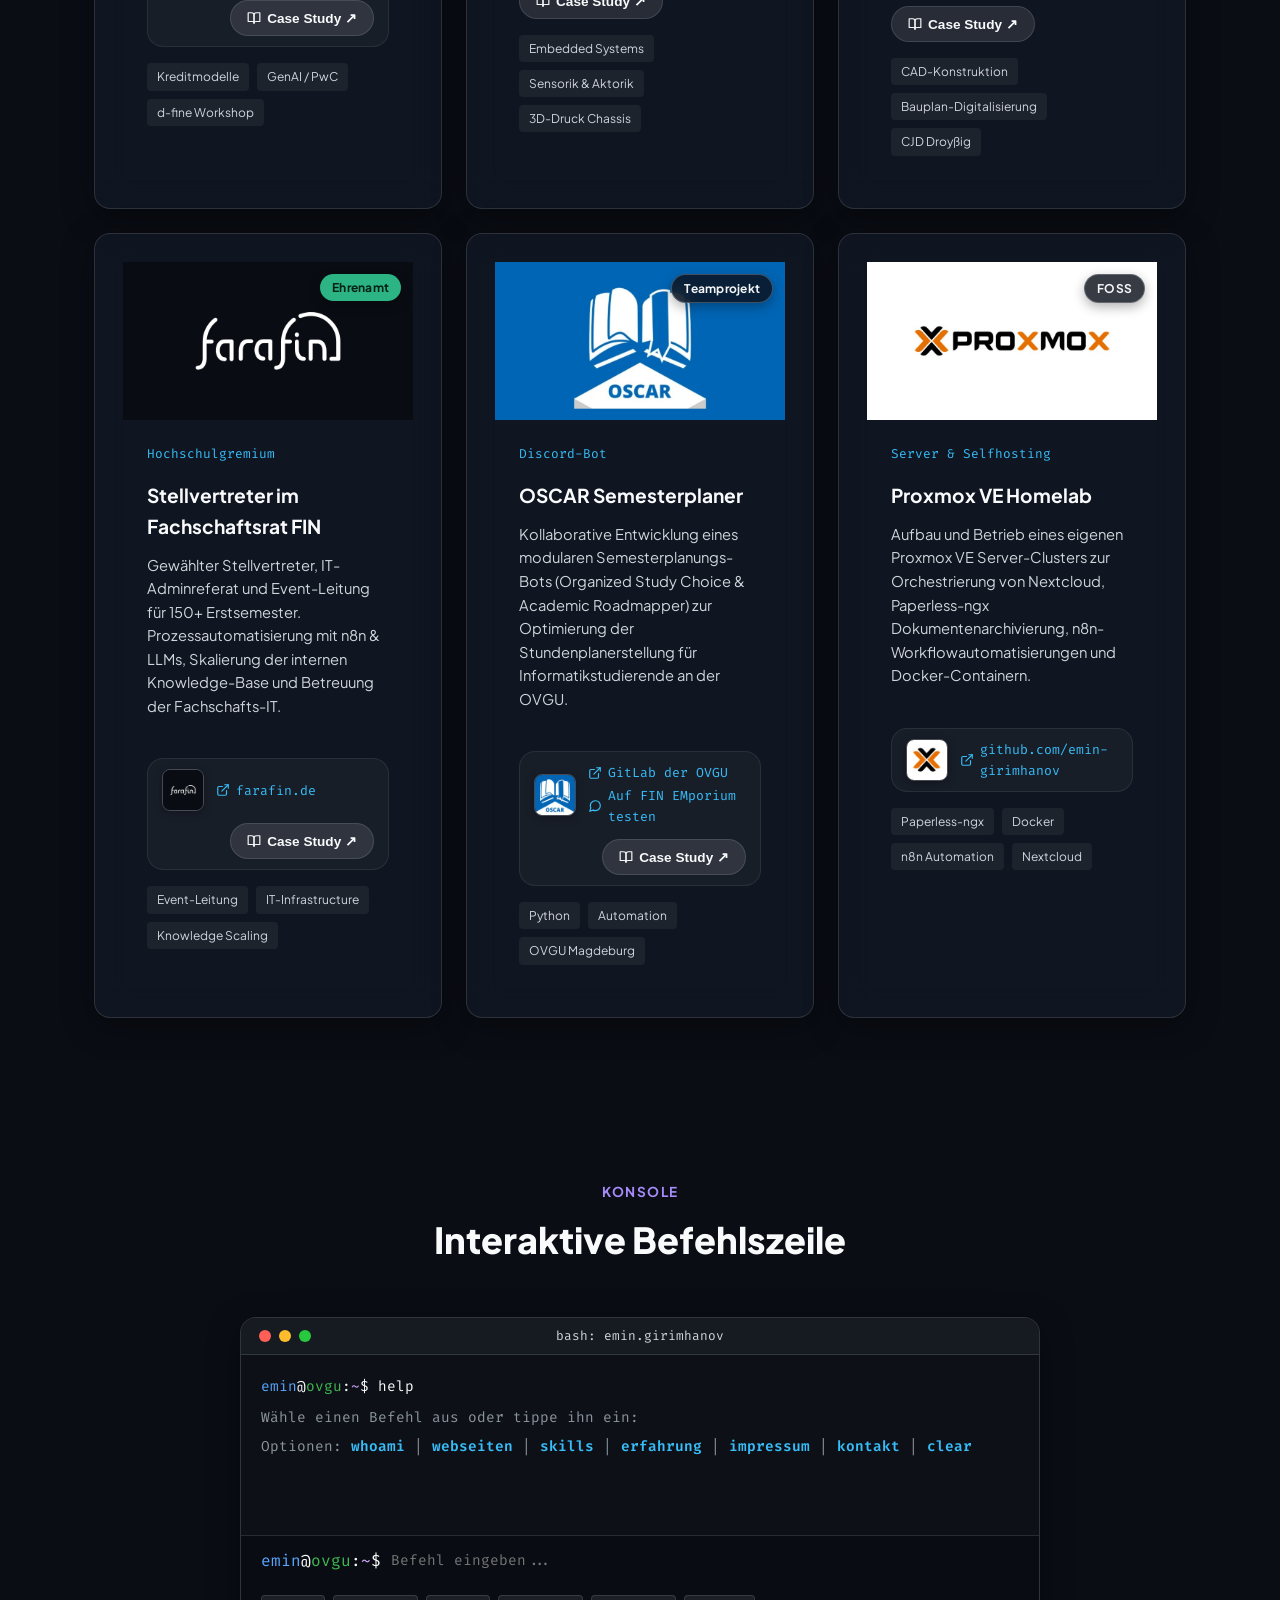
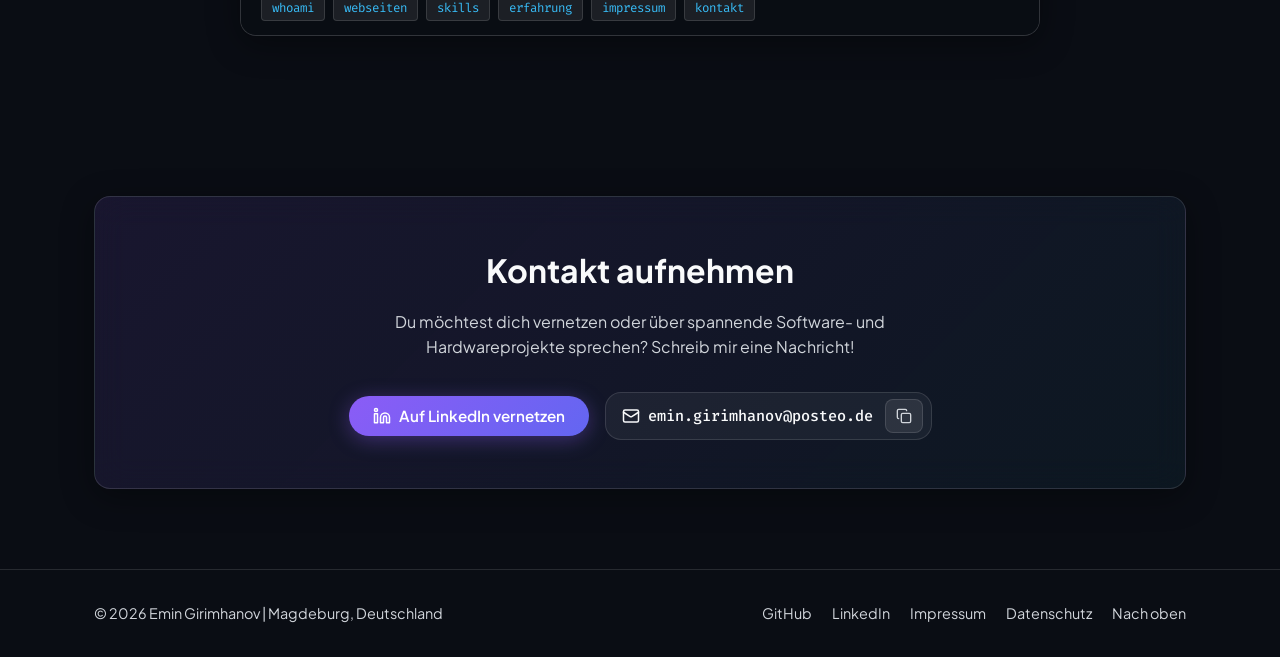
==== commit 20a97a0d: "fix: Falcos GmbH als Werkstudent seit 06/2025 Der Einstieg lag nicht 04/2024. Damit ist Falcos die z" ====
--- a/index.html
+++ b/index.html
@@ -347,8 +347,21 @@
                         </article>
                     </div>
 
-                    <!-- Milestone 2: SIDUM e.V. -->
+                    <!-- Milestone 2: Falcos GmbH -->
                     <div class="timeline-item right">
+                        <div class="timeline-dot" aria-hidden="true"></div>
+                        <article class="glass-card timeline-content">
+                            <span class="timeline-date">06/2025 – Heute</span>
+                            <h3 class="timeline-heading" data-de="Softwareentwickler (Public Sector) @ <a href=&quot;https://falcos.de&quot; target=&quot;_blank&quot; rel=&quot;noopener noreferrer&quot; class=&quot;falcos-link&quot; aria-label=&quot;Falcos GmbH Webseite in neuem Tab öffnen&quot;>Falcos GmbH</a>" data-en="Software Developer (Public Sector) @ <a href=&quot;https://falcos.de&quot; target=&quot;_blank&quot; rel=&quot;noopener noreferrer&quot; class=&quot;falcos-link&quot; aria-label=&quot;Falcos GmbH Website in new tab&quot;>Falcos GmbH</a>">Softwareentwickler (Public Sector) @ <a href="https://falcos.de" target="_blank" rel="noopener noreferrer" class="falcos-link" aria-label="Falcos GmbH Webseite in neuem Tab öffnen">Falcos GmbH</a></h3>
+                            <span class="timeline-badge badge-work" data-de="Werkstudent / Software Dev" data-en="Working Student / Software Dev">Werkstudent / Software Dev</span>
+                            <p class="timeline-text" data-de="Einstieg mit 20 Stunden pro Woche. Zuständig für Behördenschnittstellen, Dokumentationsportale und die Automatisierung wiederkehrender Abläufe." data-en="Joined for 20 hours per week. Responsible for public sector interfaces, documentation portals, and the automation of recurring workflows.">
+                                Einstieg mit 20 Stunden pro Woche. Zuständig für Behördenschnittstellen, Dokumentationsportale und die Automatisierung wiederkehrender Abläufe.
+                            </p>
+                        </article>
+                    </div>
+
+                    <!-- Milestone 3: SIDUM e.V. -->
+                    <div class="timeline-item left">
                         <div class="timeline-dot" aria-hidden="true"></div>
                         <article class="glass-card timeline-content">
                             <span class="timeline-date">04/2025 – Heute</span>
@@ -360,8 +373,8 @@
                         </article>
                     </div>
 
-                    <!-- Milestone 3: Fachschaftsrat FIN -->
-                    <div class="timeline-item left">
+                    <!-- Milestone 4: Fachschaftsrat FIN -->
+                    <div class="timeline-item right">
                         <div class="timeline-dot" aria-hidden="true"></div>
                         <article class="glass-card timeline-content">
                             <span class="timeline-date">03/2025 – Heute</span>
@@ -373,8 +386,8 @@
                         </article>
                     </div>
 
-                    <!-- Milestone 4: OVGU Magdeburg -->
-                    <div class="timeline-item right">
+                    <!-- Milestone 5: OVGU Magdeburg -->
+                    <div class="timeline-item left">
                         <div class="timeline-dot" aria-hidden="true"></div>
                         <article class="glass-card timeline-content">
                             <span class="timeline-date">10/2024 – Heute</span>
@@ -386,8 +399,8 @@
                         </article>
                     </div>
 
-                    <!-- Milestone 5: Abitur CJD Droyßig -->
-                    <div class="timeline-item left">
+                    <!-- Milestone 6: Abitur CJD Droyßig -->
+                    <div class="timeline-item right">
                         <div class="timeline-dot" aria-hidden="true"></div>
                         <article class="glass-card timeline-content">
                             <span class="timeline-date">06/2024</span>
@@ -395,19 +408,6 @@
                             <span class="timeline-badge badge-award" data-de="CJD Droyßig" data-en="CJD Droyßig">CJD Droyßig</span>
                             <p class="timeline-text" data-de="Abitur am CJD Droyßig und dort gewählter Klassensprecher. Zum Abschluss ausgezeichnet mit dem Sonderpreis für Digitalisierung." data-en="Graduated from CJD Droyßig and served as elected class representative. Received the Special Digitalization Prize on graduation.">
                                 Abitur am CJD Droyßig und dort gewählter Klassensprecher. Zum Abschluss ausgezeichnet mit dem Sonderpreis für Digitalisierung.
-                            </p>
-                        </article>
-                    </div>
-
-                    <!-- Milestone 6: Falcos GmbH -->
-                    <div class="timeline-item right">
-                        <div class="timeline-dot" aria-hidden="true"></div>
-                        <article class="glass-card timeline-content">
-                            <span class="timeline-date">04/2024 – Heute</span>
-                            <h3 class="timeline-heading" data-de="Softwareentwickler (Public Sector) @ <a href=&quot;https://falcos.de&quot; target=&quot;_blank&quot; rel=&quot;noopener noreferrer&quot; class=&quot;falcos-link&quot; aria-label=&quot;Falcos GmbH Webseite in neuem Tab öffnen&quot;>Falcos GmbH</a>" data-en="Software Developer (Public Sector) @ <a href=&quot;https://falcos.de&quot; target=&quot;_blank&quot; rel=&quot;noopener noreferrer&quot; class=&quot;falcos-link&quot; aria-label=&quot;Falcos GmbH Website in new tab&quot;>Falcos GmbH</a>">Softwareentwickler (Public Sector) @ <a href="https://falcos.de" target="_blank" rel="noopener noreferrer" class="falcos-link" aria-label="Falcos GmbH Webseite in neuem Tab öffnen">Falcos GmbH</a></h3>
-                            <span class="timeline-badge badge-work" data-de="Werkstudent / Software Dev" data-en="Working Student / Software Dev">Werkstudent / Software Dev</span>
-                            <p class="timeline-text" data-de="Einstieg mit 20 Stunden pro Woche. Zuständig für Behördenschnittstellen, Dokumentationsportale und die Automatisierung wiederkehrender Abläufe." data-en="Joined for 20 hours per week. Responsible for public sector interfaces, documentation portals, and the automation of recurring workflows.">
-                                Einstieg mit 20 Stunden pro Woche. Zuständig für Behördenschnittstellen, Dokumentationsportale und die Automatisierung wiederkehrender Abläufe.
                             </p>
                         </article>
                     </div>
@@ -594,7 +594,7 @@
 
                         <div class="project-content">
                             <div class="project-header">
-                                <div class="project-type" data-de="Werkstudent seit 04/2024" data-en="Working student since 04/2024">Werkstudent seit 04/2024</div>
+                                <div class="project-type" data-de="Werkstudent seit 06/2025" data-en="Working student since 06/2025">Werkstudent seit 06/2025</div>
                             </div>
                             <h3 class="project-title" data-de="Softwareentwickler im Public Sector" data-en="Public Sector Software Developer">Softwareentwickler im Public Sector</h3>
                             <p class="project-desc" data-de="Entwicklung automatisierter XÖV-ZUGFeRD Parser zur Reduzierung manueller Erfassungszeiten in Behörden. Full-Stack Webentwicklung mit WordPress, Docusaurus und LLM-Prozessautomatisierung." data-en="Developing automated XÖV-ZUGFeRD parsers to eliminate manual data entry time in public administrations. Full-stack development with WordPress, Docusaurus, and LLM automation.">
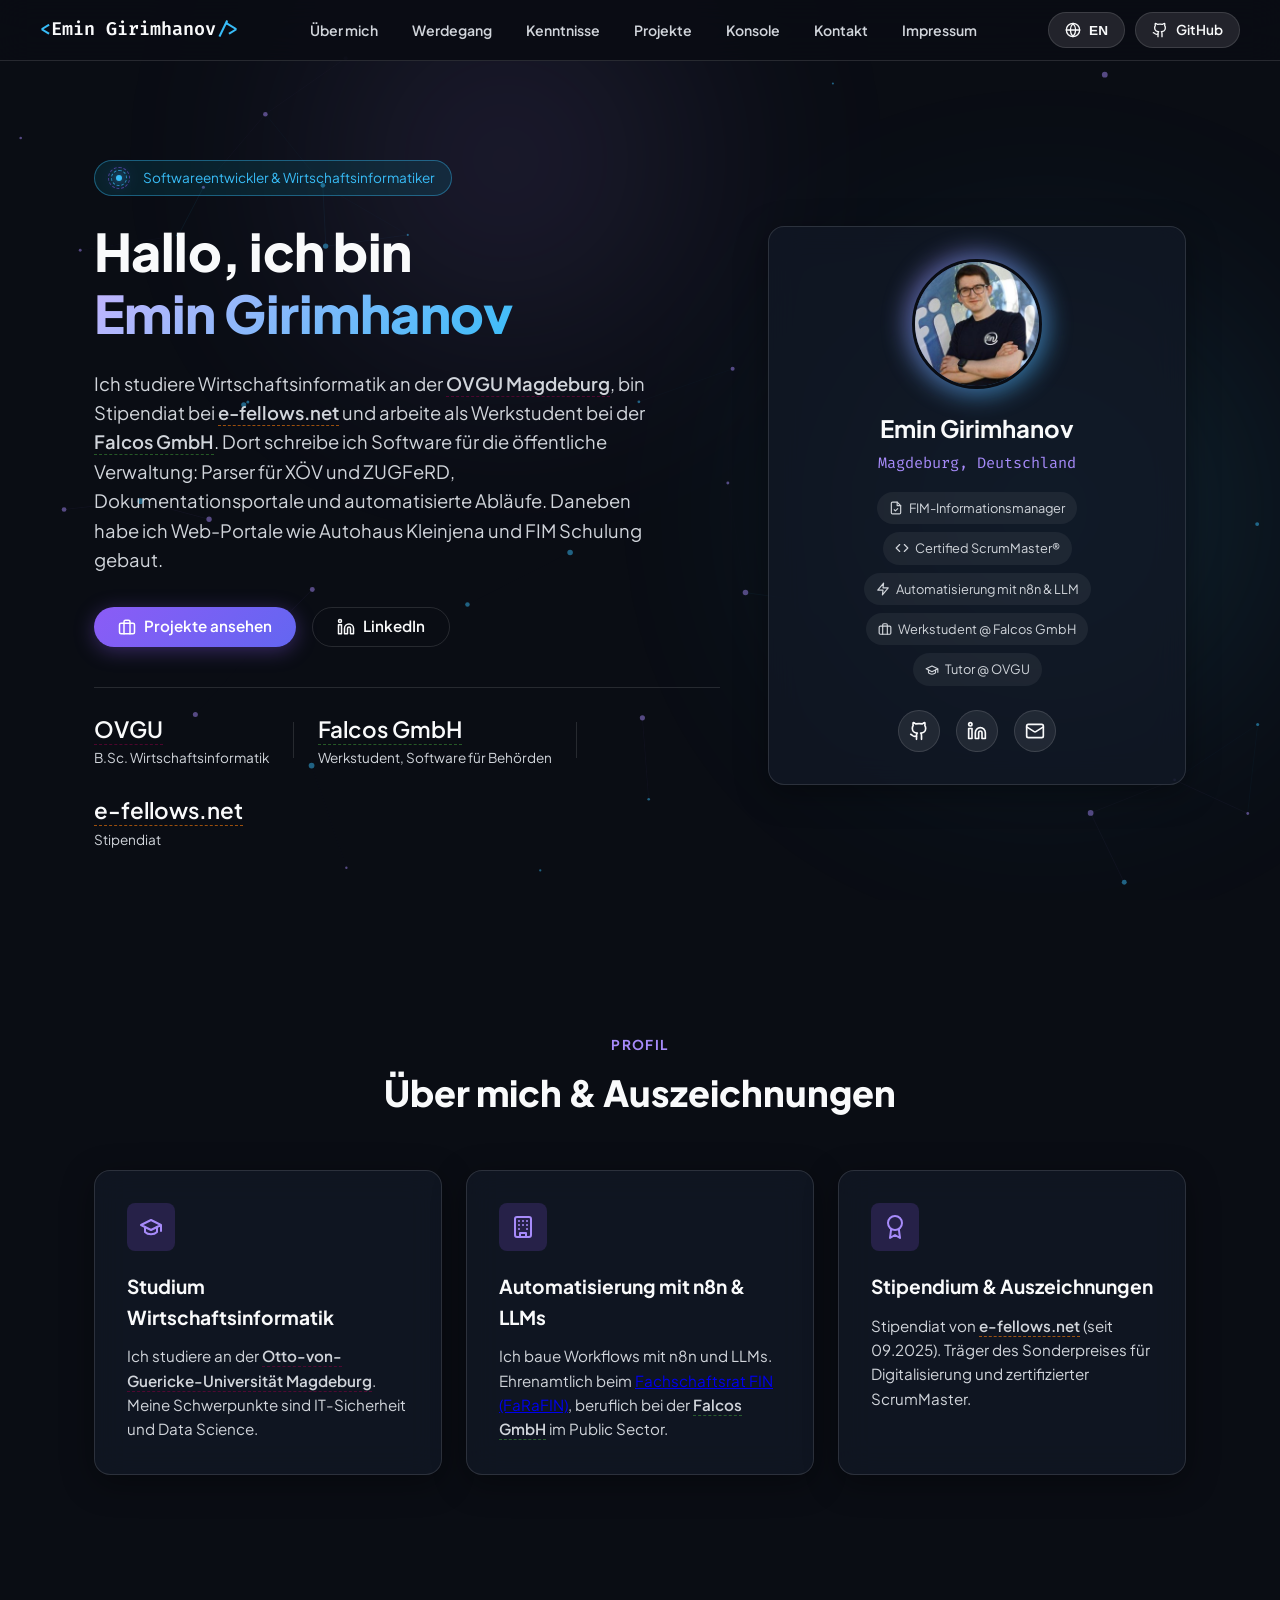
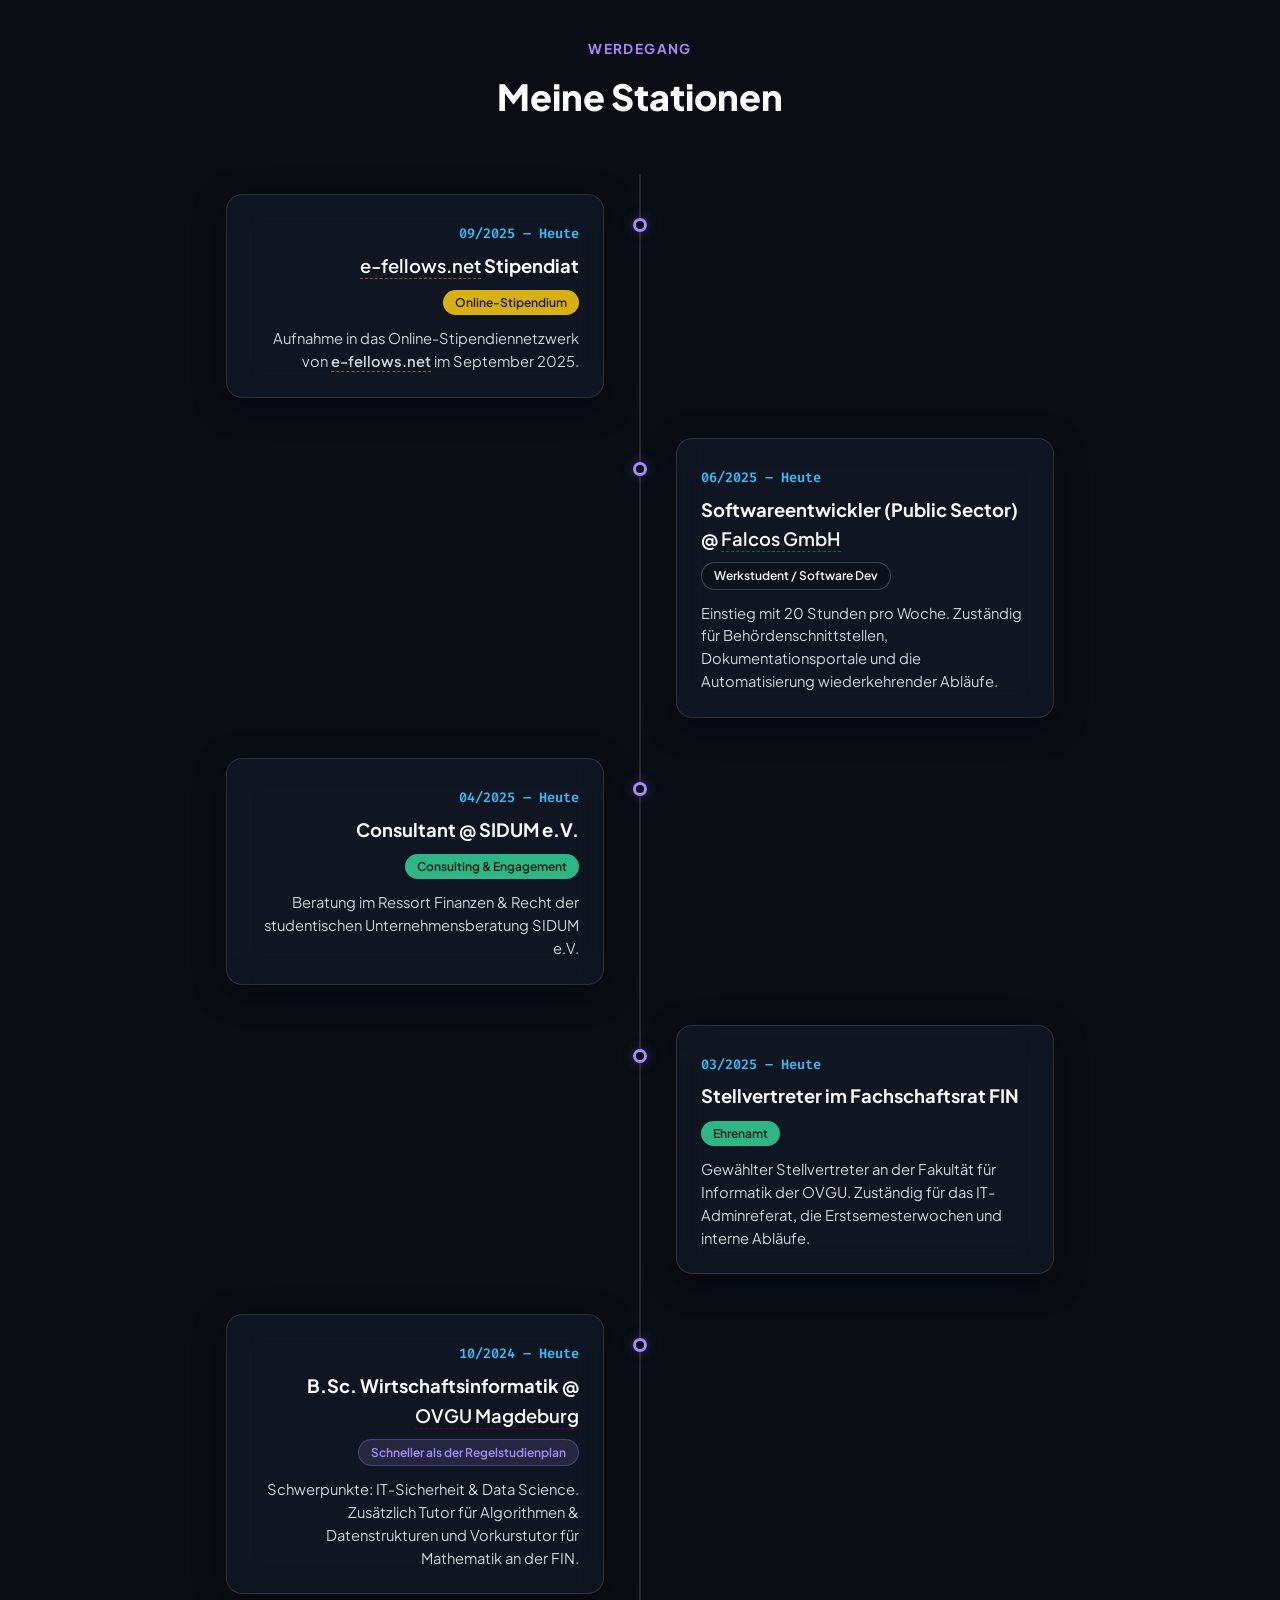
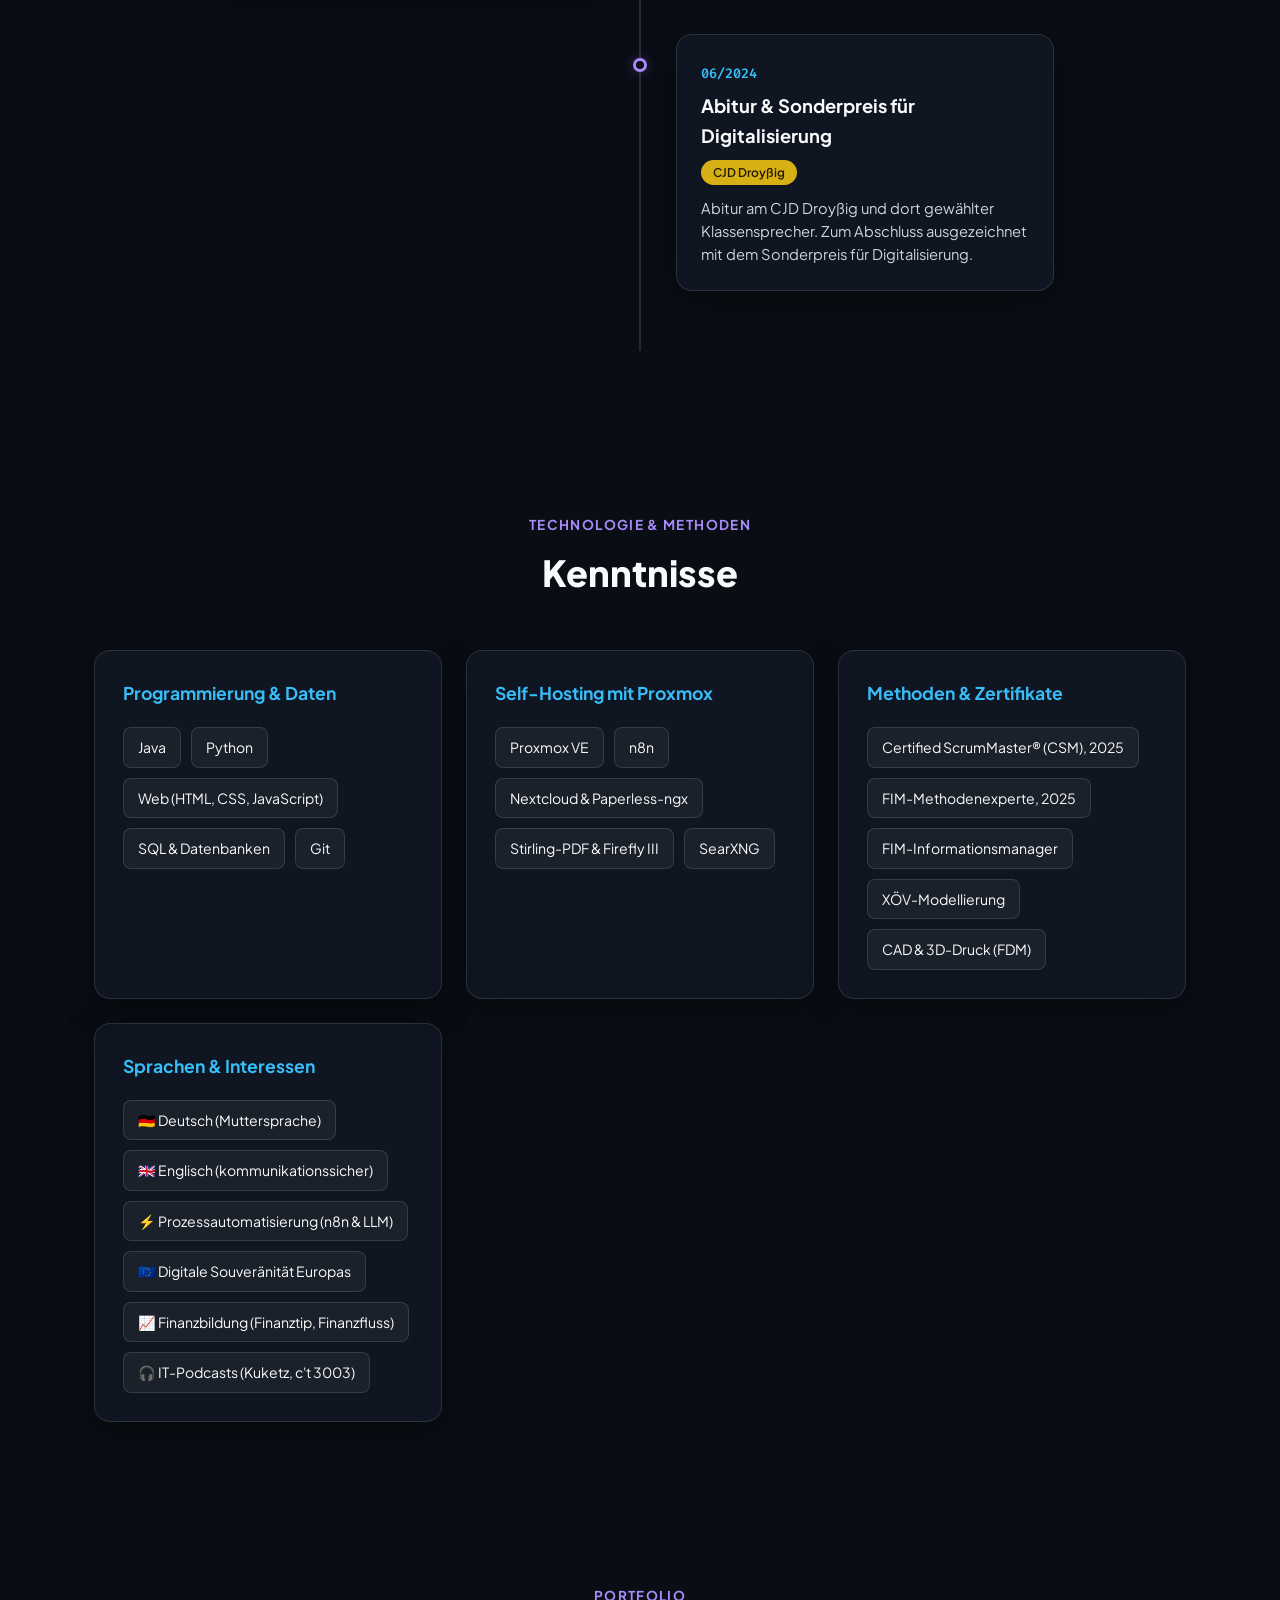
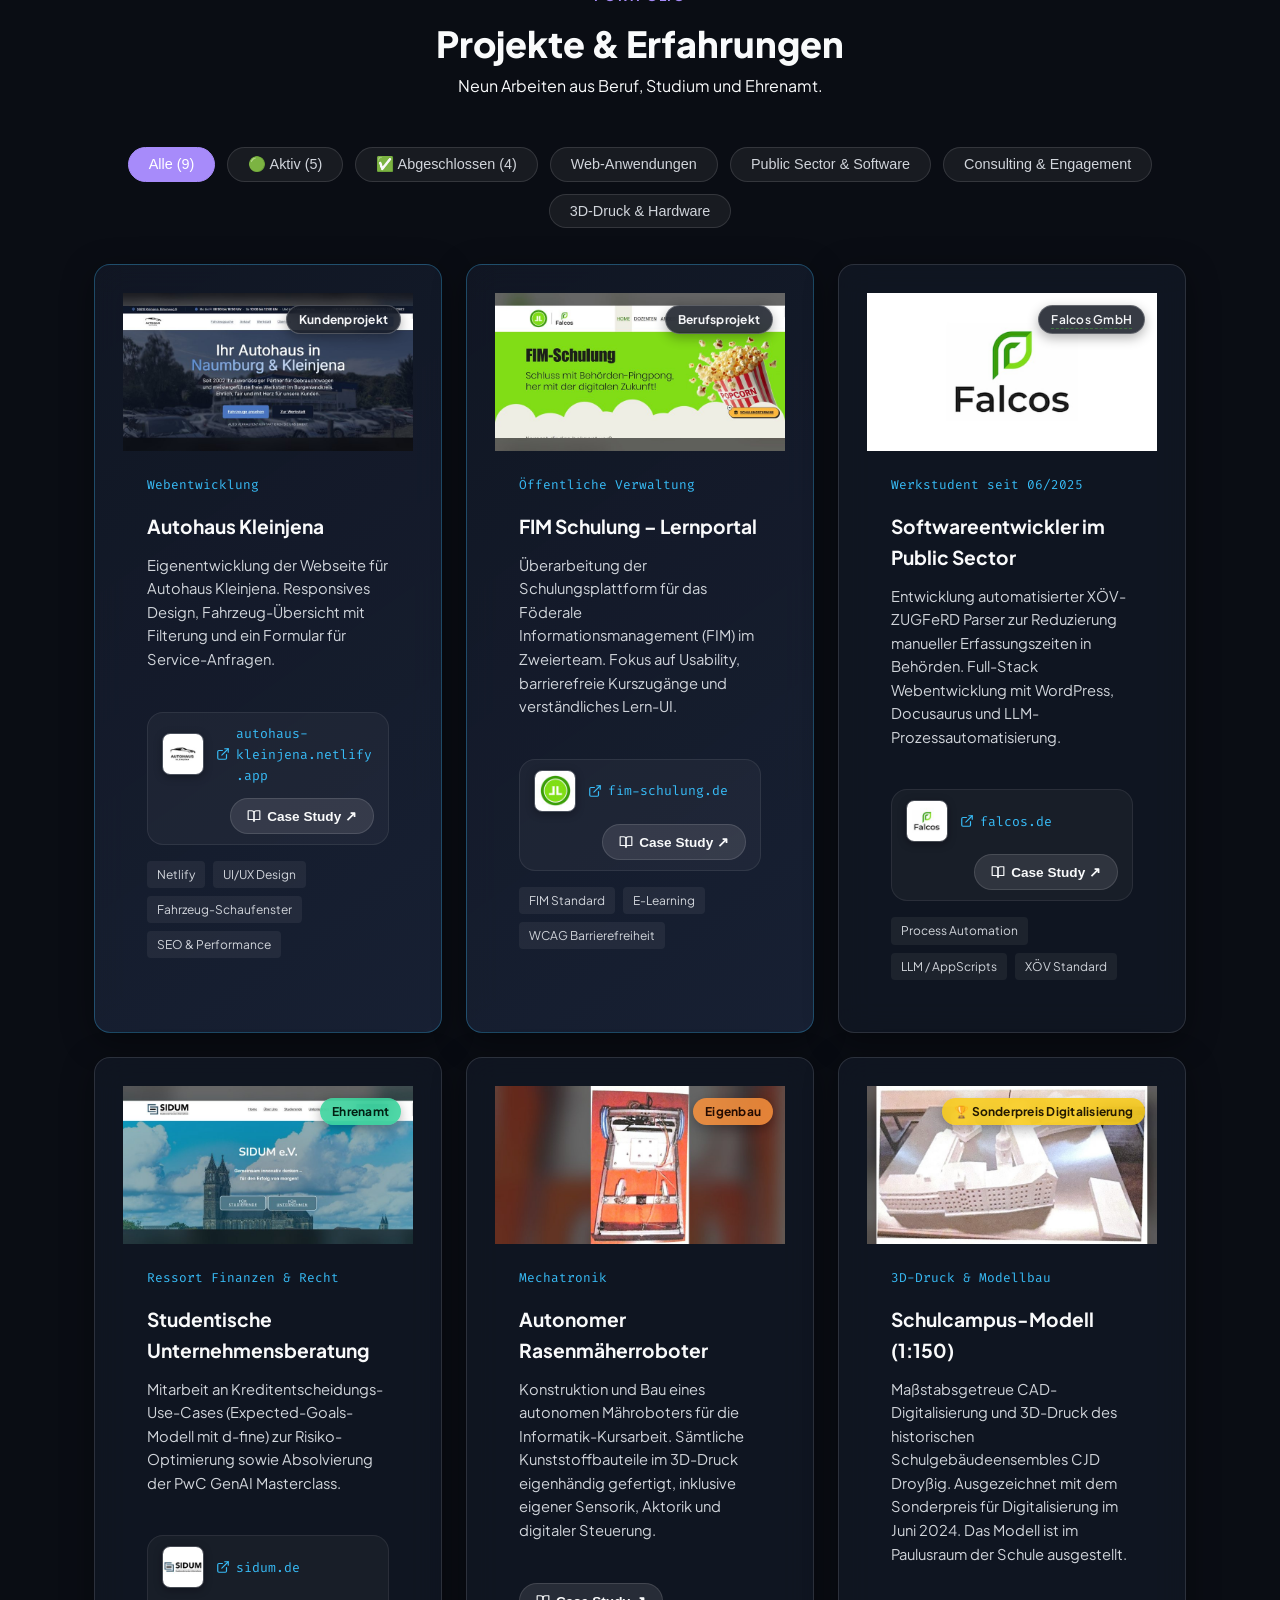
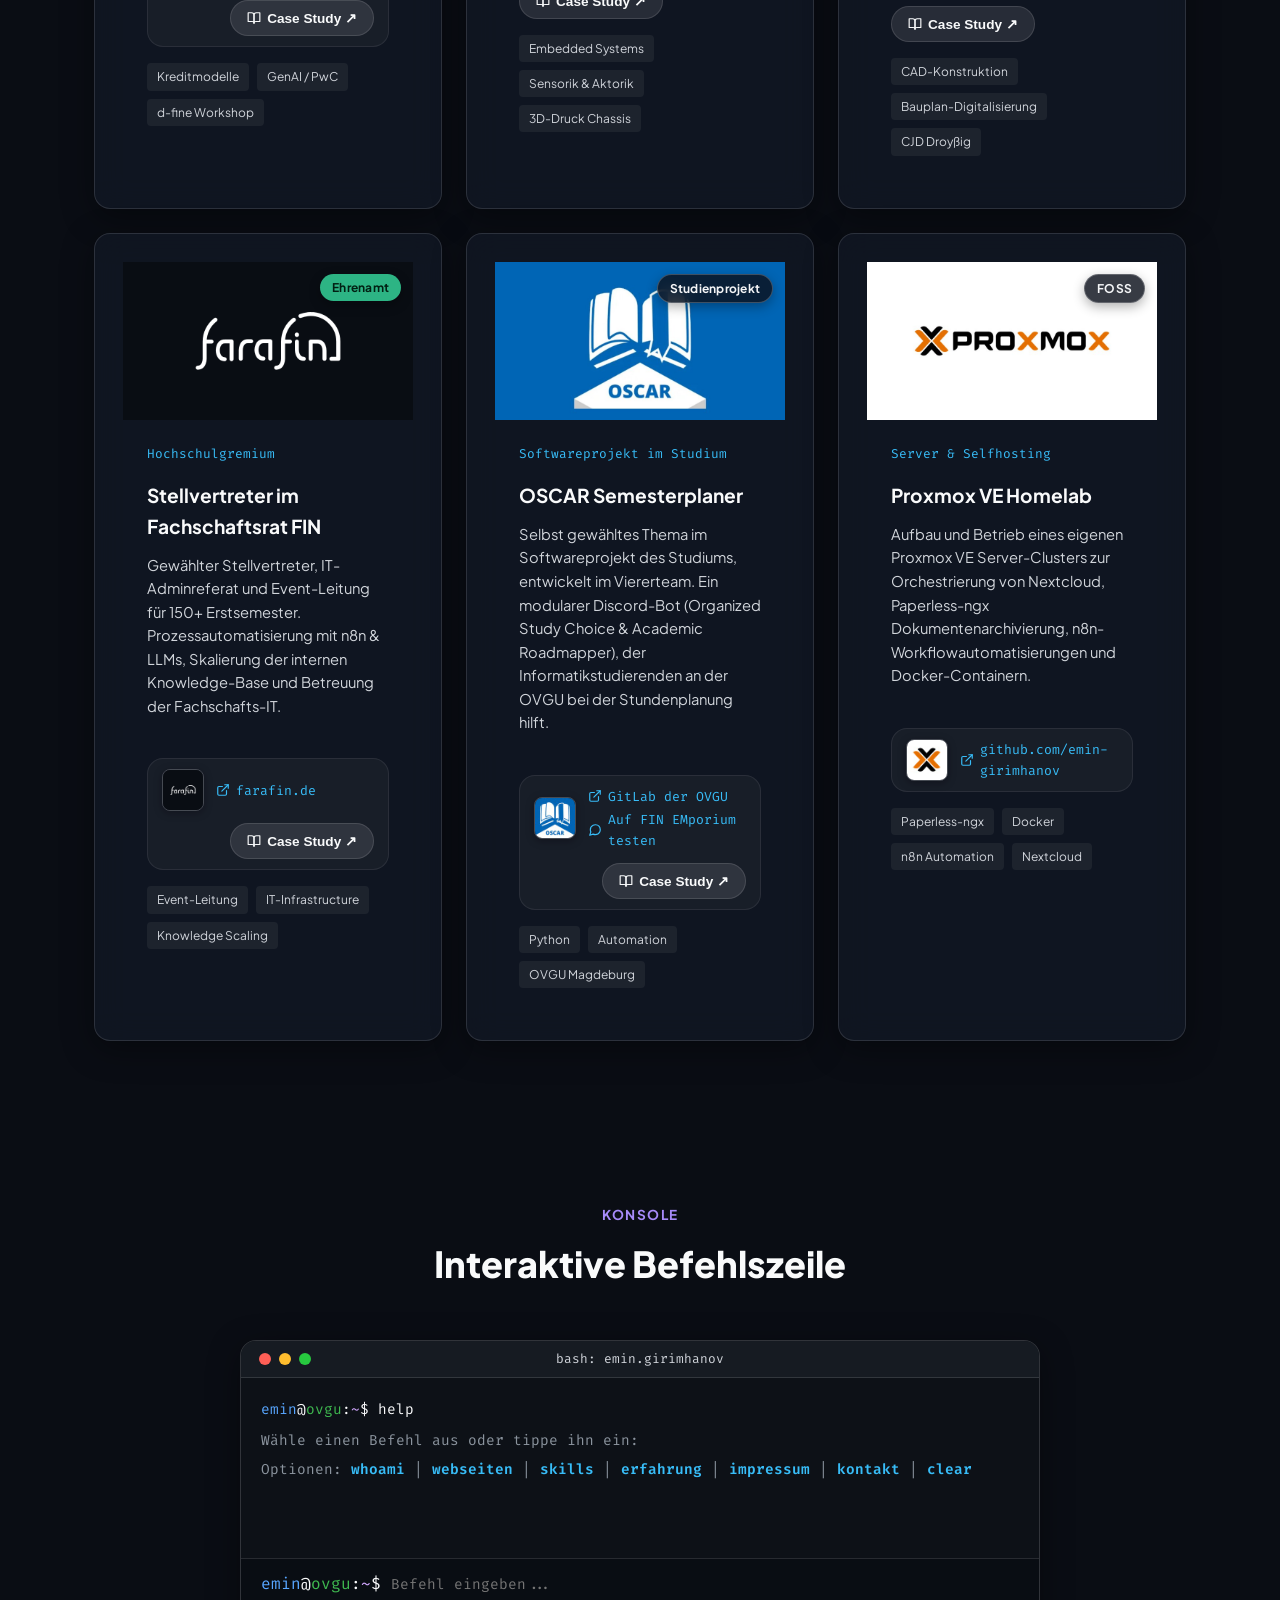
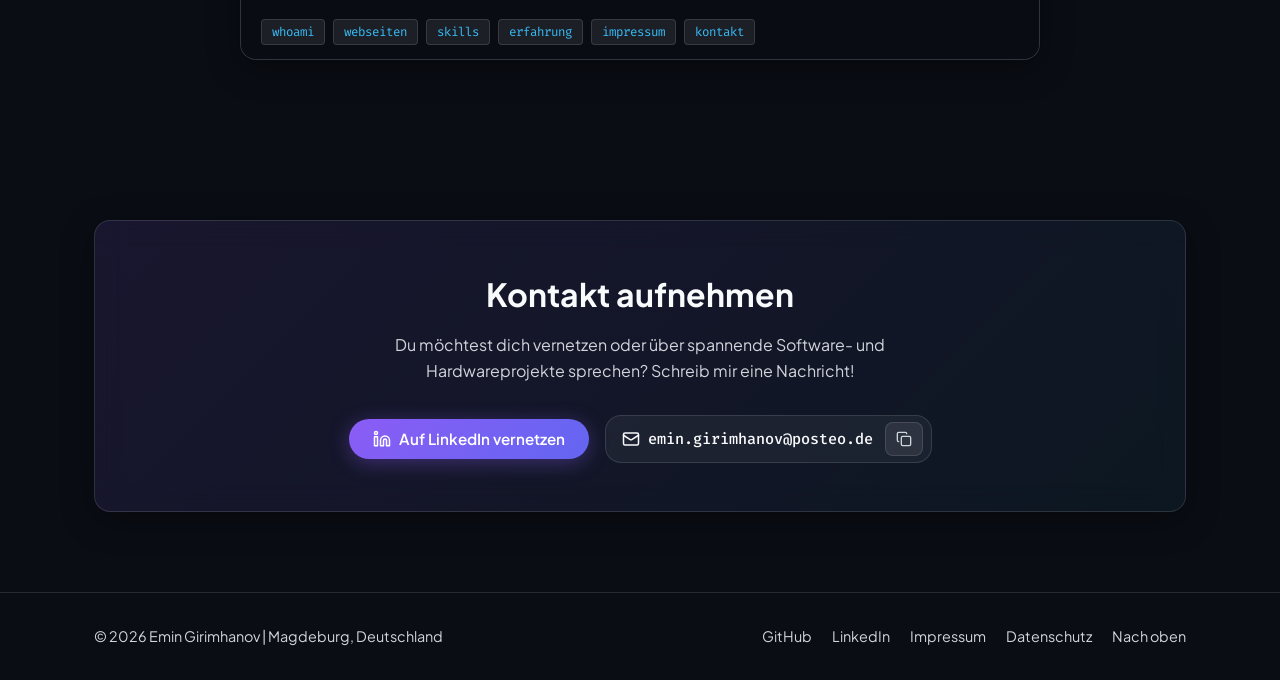
==== commit 4158a365: "content: OSCAR als selbst gewaehltes Studienprojekt im Viererteam Die Karte las sich wie ein Berufs-" ====
--- a/index.html
+++ b/index.html
@@ -765,16 +765,16 @@
                     <article class="glass-card project-card" data-category="work active">
                         <div class="project-media-wrapper">
                             <img src="assets/img/oscar_bot.jpg" alt="Logo des OSCAR Semesterplanungs-Bots" class="project-banner-img" loading="lazy" data-lightbox="assets/img/oscar_bot.jpg" data-lightbox-caption="OSCAR Semesterplaner" role="button" tabindex="0">
-                            <span class="badge-role badge-context" data-de="Teamprojekt" data-en="Team Project">Teamprojekt</span>
+                            <span class="badge-role badge-context" data-de="Studienprojekt" data-en="University Project">Studienprojekt</span>
                         </div>
 
                         <div class="project-content">
                             <div class="project-header">
-                                <div class="project-type" data-de="Discord-Bot" data-en="Discord Bot">Discord-Bot</div>
+                                <div class="project-type" data-de="Softwareprojekt im Studium" data-en="Software project during my studies">Softwareprojekt im Studium</div>
                             </div>
                             <h3 class="project-title" data-de="OSCAR Semesterplaner" data-en="OSCAR Academic Roadmapper">OSCAR Semesterplaner</h3>
-                            <p class="project-desc" data-de="Kollaborative Entwicklung eines modularen Semesterplanungs-Bots (Organized Study Choice &amp; Academic Roadmapper) zur Optimierung der Stundenplanerstellung für Informatikstudierende an der OVGU." data-en="Collaborative development of a modular academic planning bot (Organized Study Choice &amp; Academic Roadmapper) optimizing course scheduling for computer science students at OVGU.">
-                                Kollaborative Entwicklung eines modularen Semesterplanungs-Bots (Organized Study Choice &amp; Academic Roadmapper) zur Optimierung der Stundenplanerstellung für Informatikstudierende an der OVGU.
+                            <p class="project-desc" data-de="Selbst gewähltes Thema im Softwareprojekt des Studiums, entwickelt im Viererteam. Ein modularer Discord-Bot (Organized Study Choice &amp; Academic Roadmapper), der Informatikstudierenden an der OVGU bei der Stundenplanung hilft." data-en="A topic we chose ourselves for the university software project, built by a team of four. A modular Discord bot (Organized Study Choice &amp; Academic Roadmapper) that helps computer science students at OVGU plan their timetables.">
+                                Selbst gewähltes Thema im Softwareprojekt des Studiums, entwickelt im Viererteam. Ein modularer Discord-Bot (Organized Study Choice &amp; Academic Roadmapper), der Informatikstudierenden an der OVGU bei der Stundenplanung hilft.
                             </p>
 
                             <!-- Mini Photo next to URL / Link / Name -->
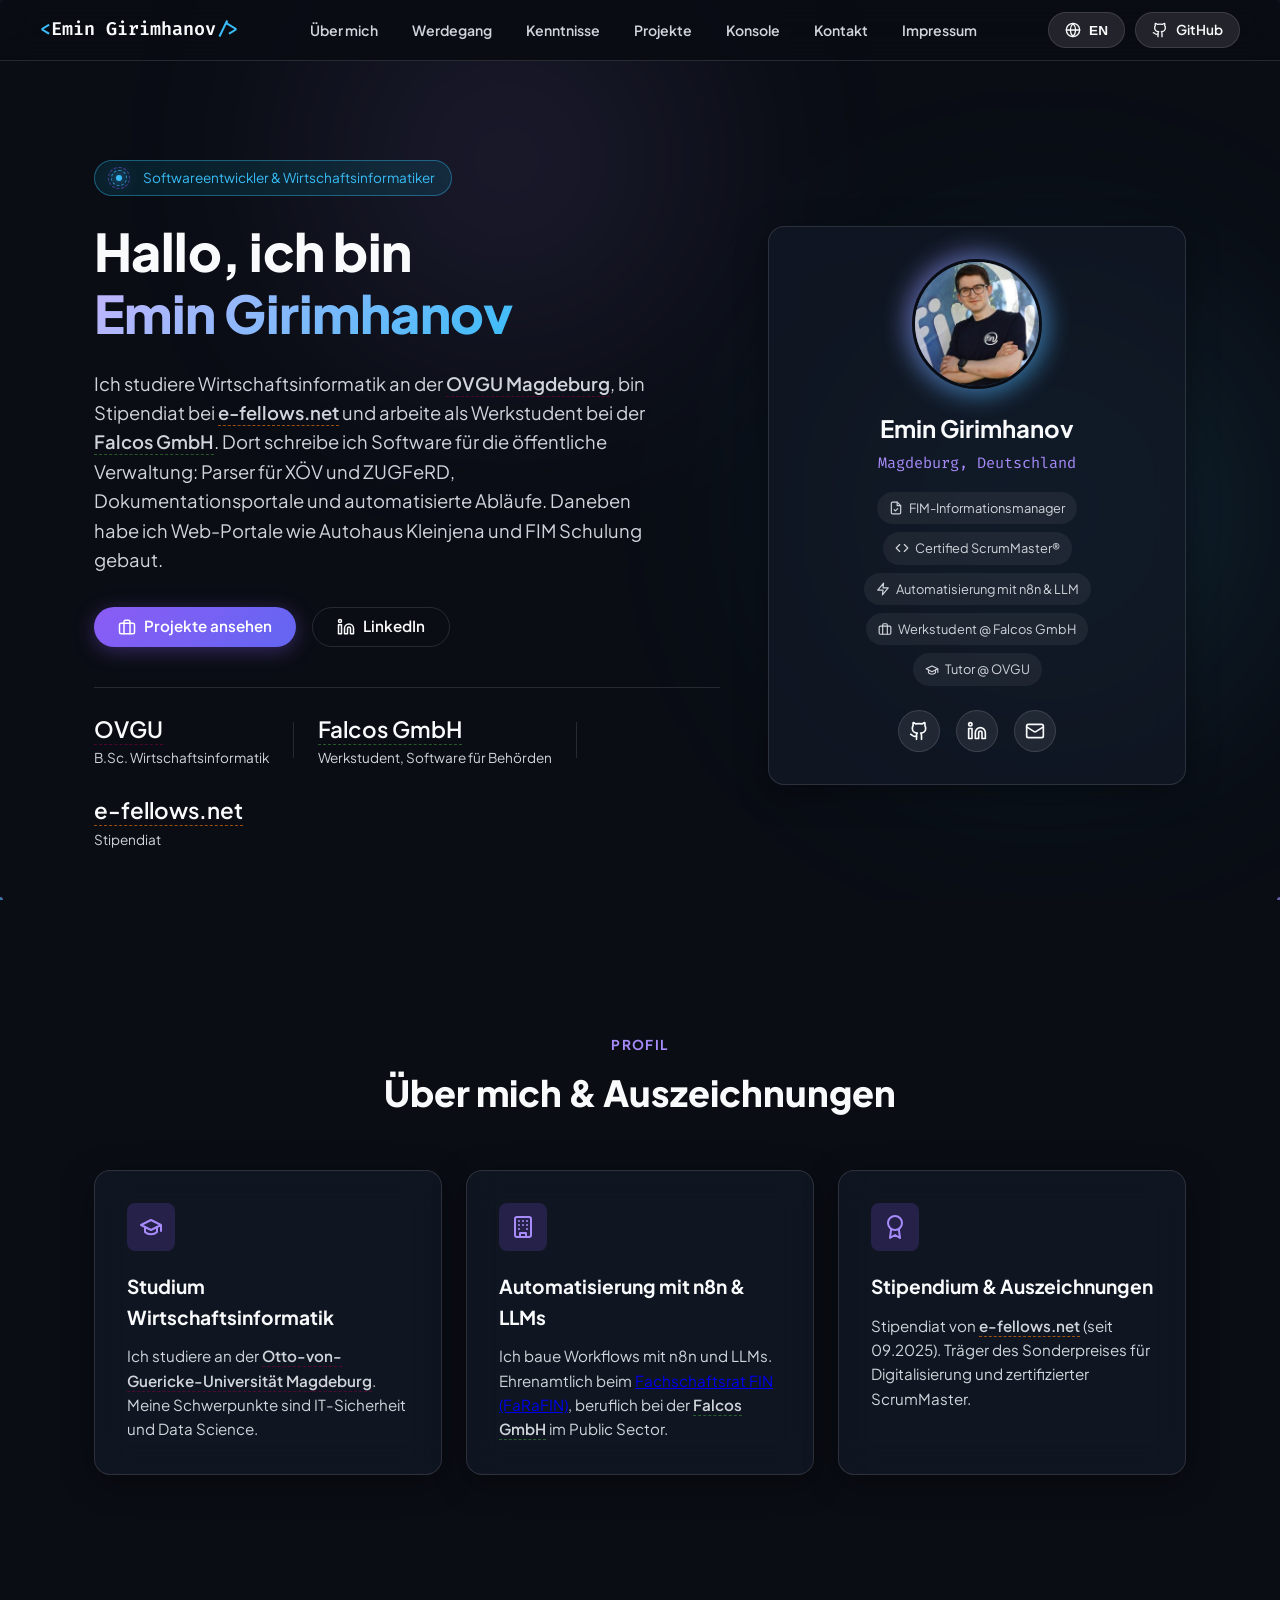
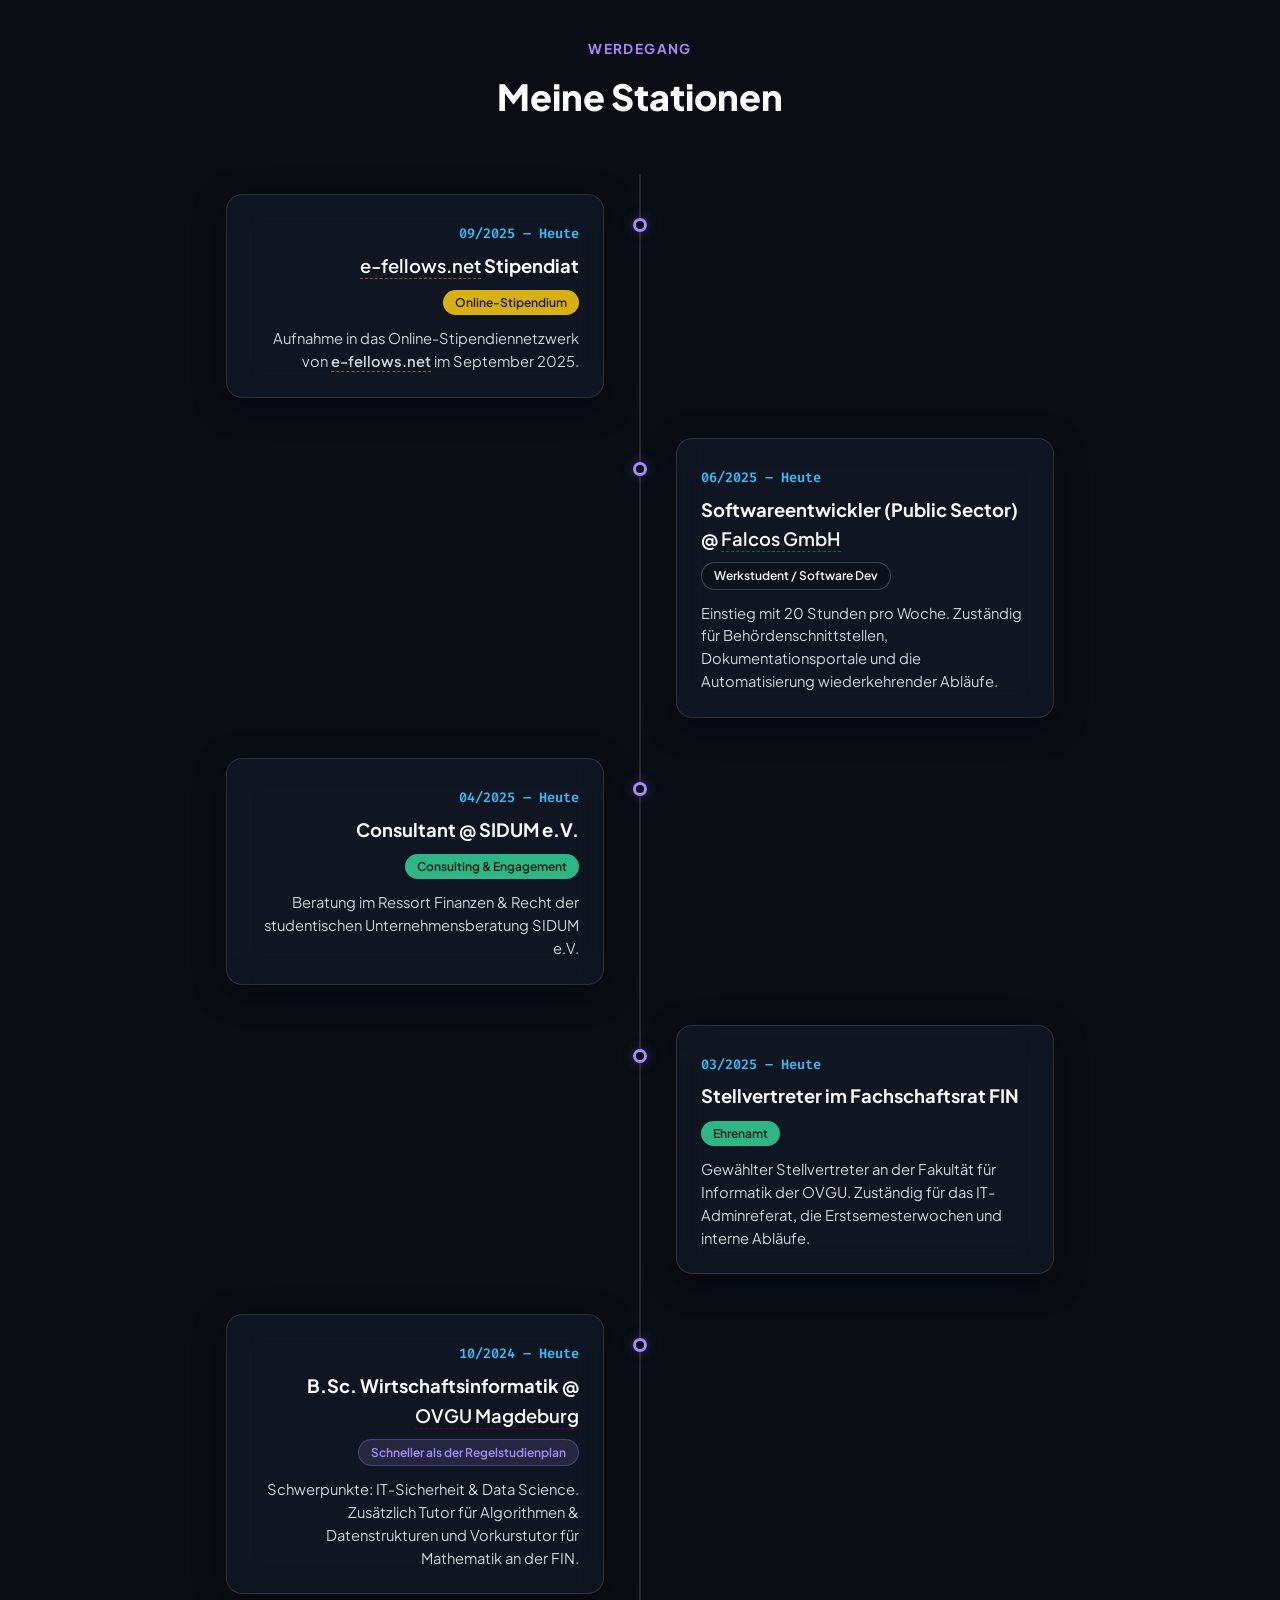
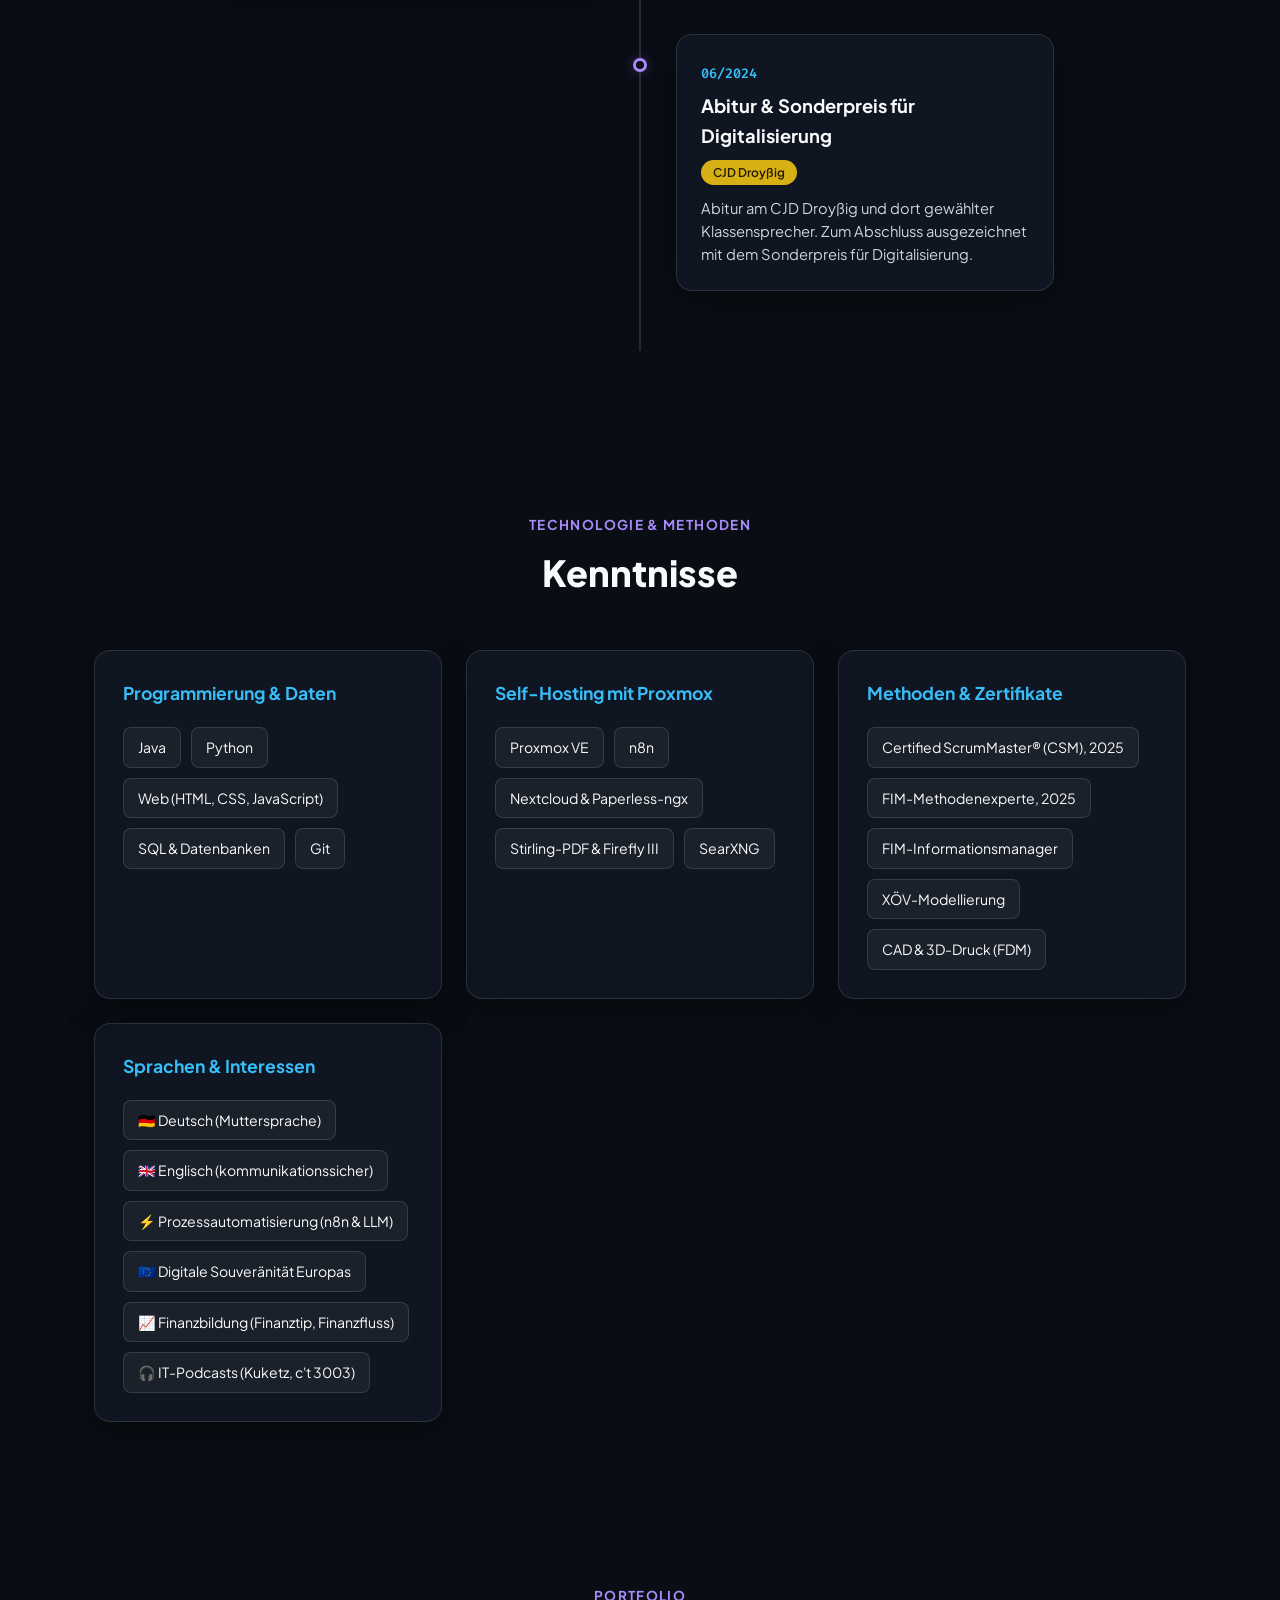
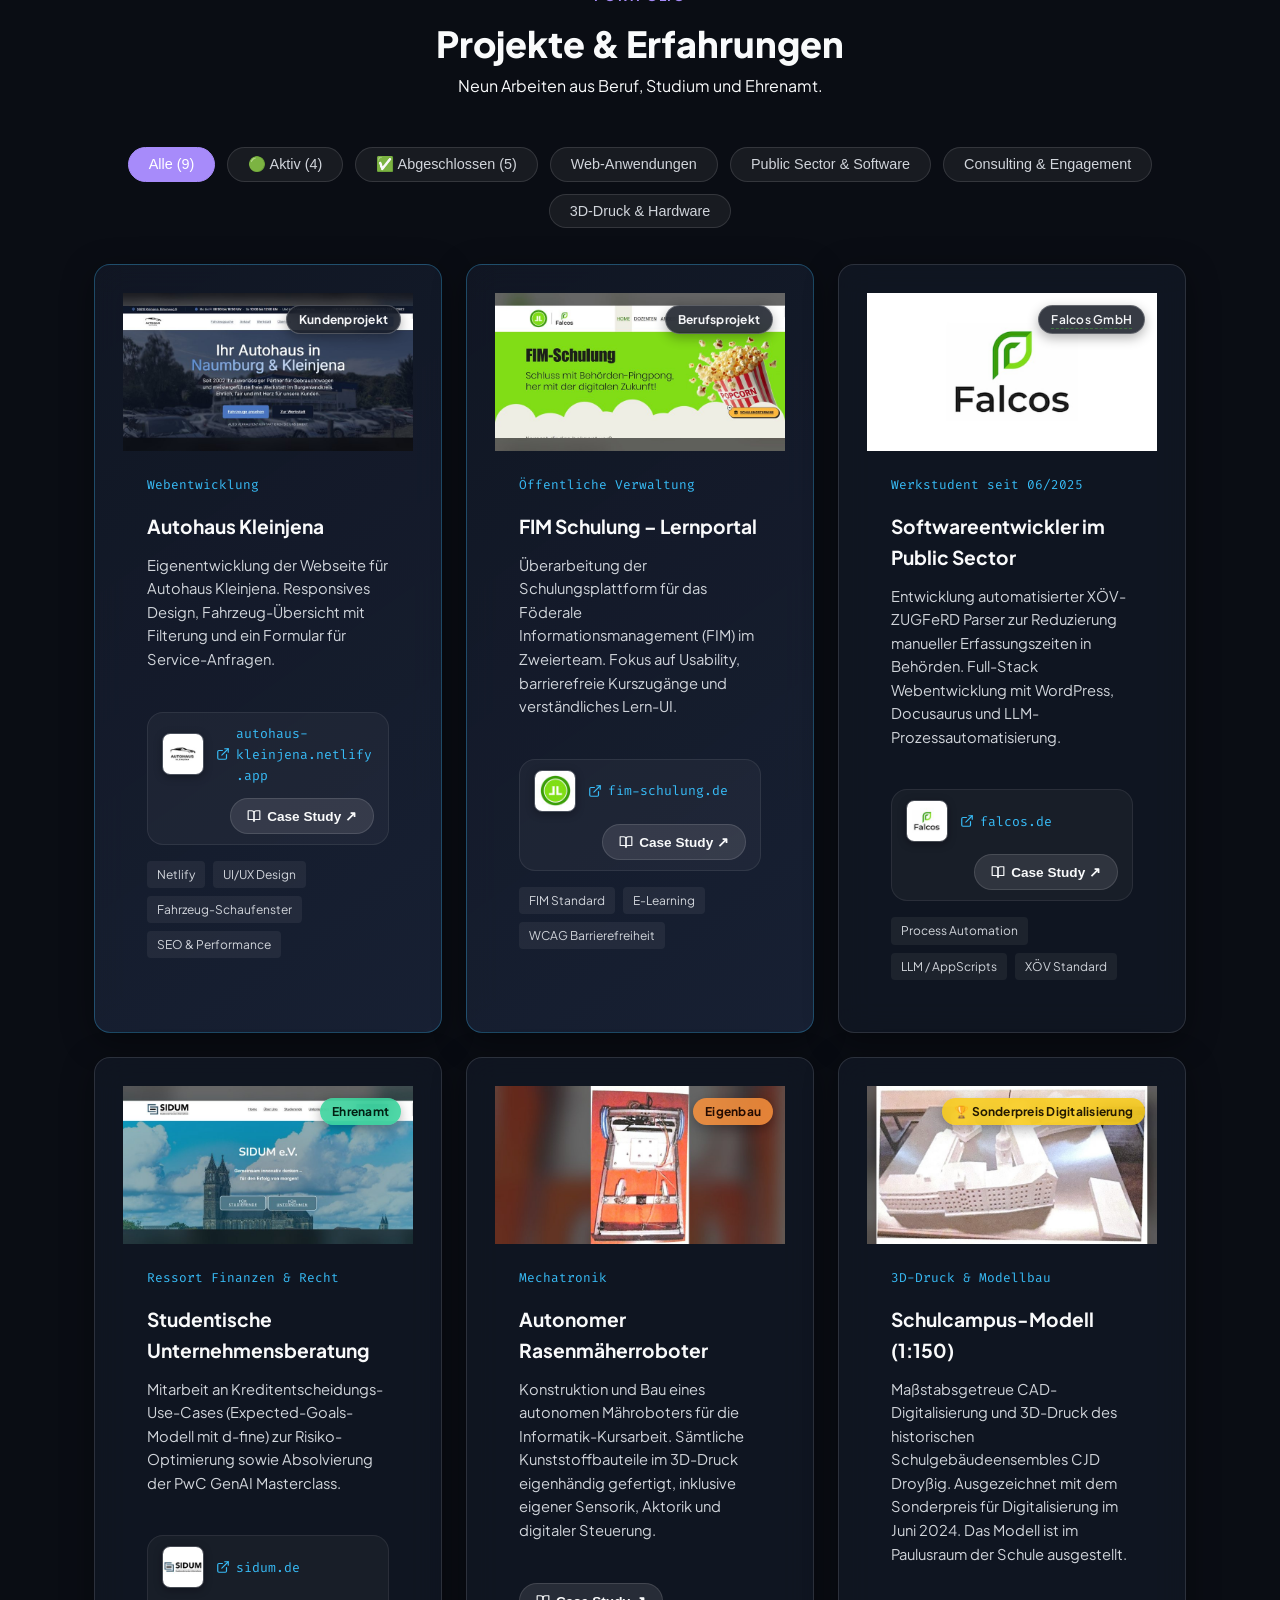
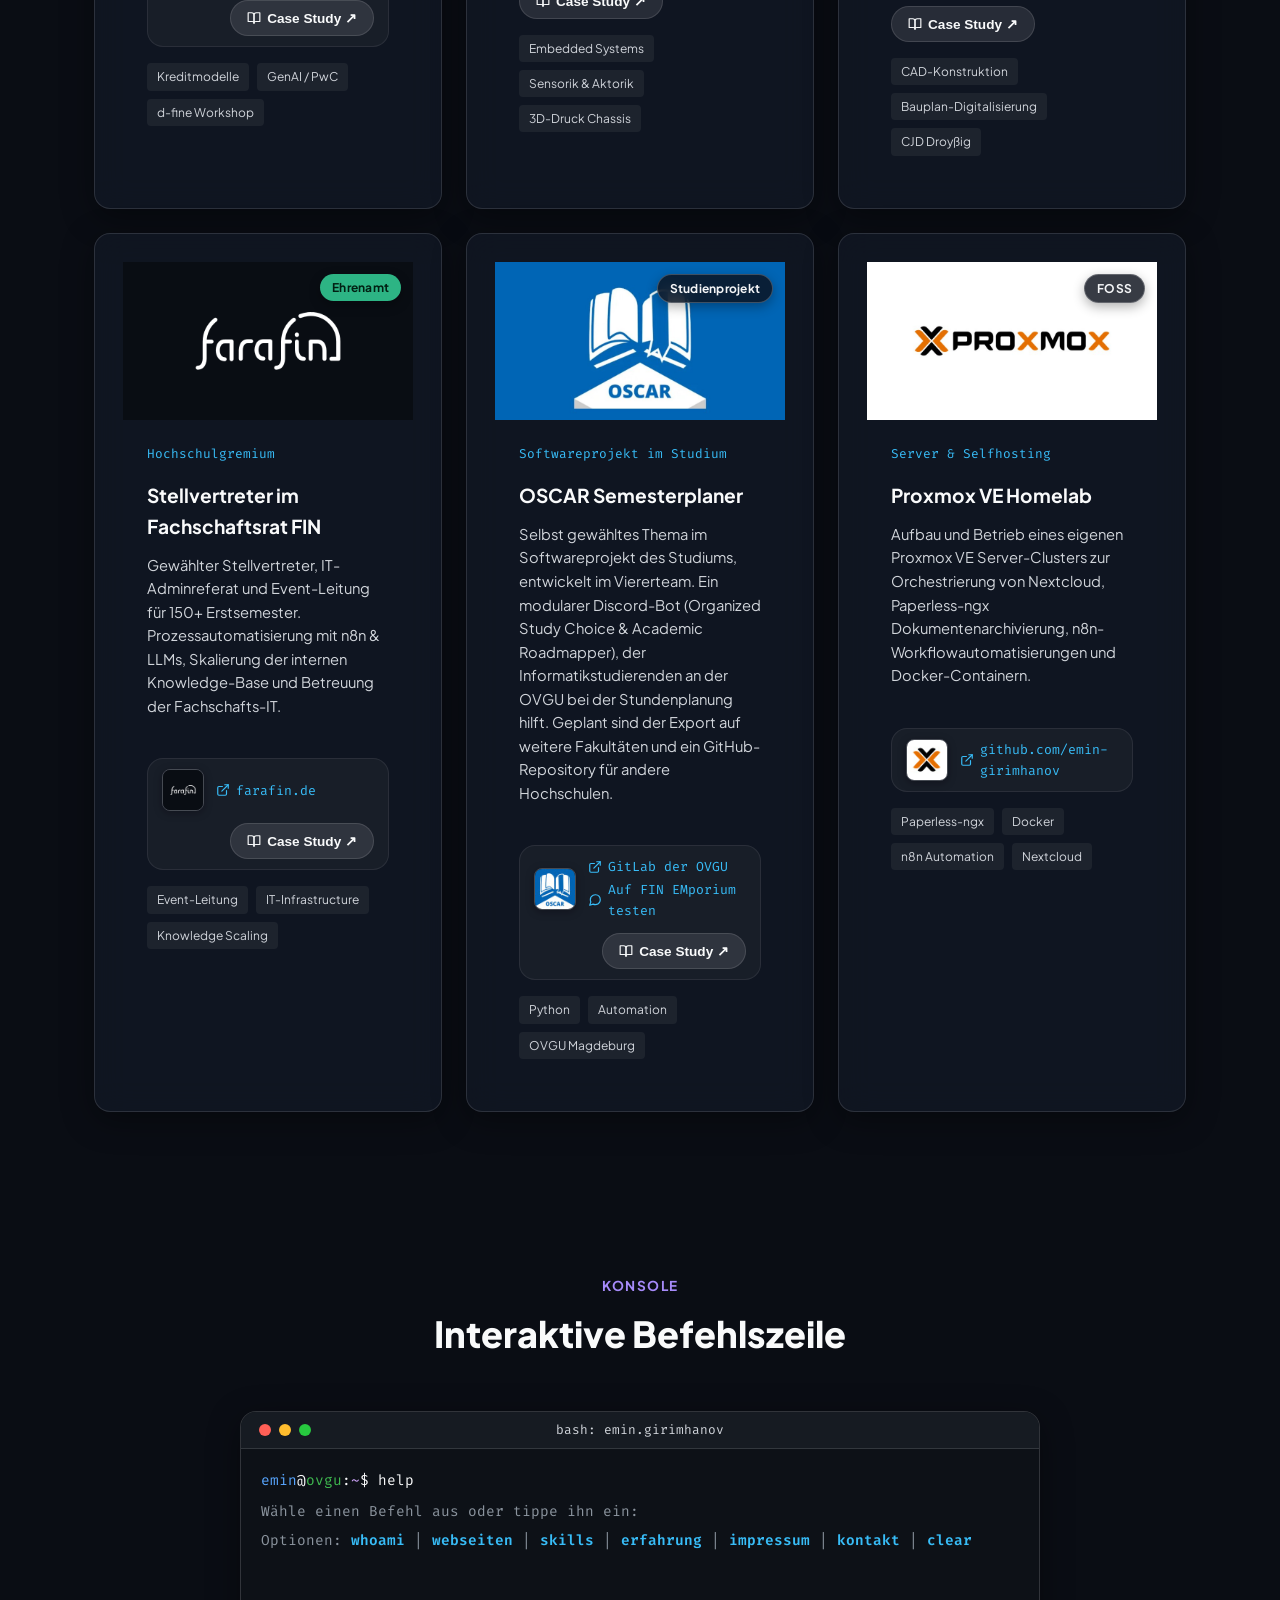
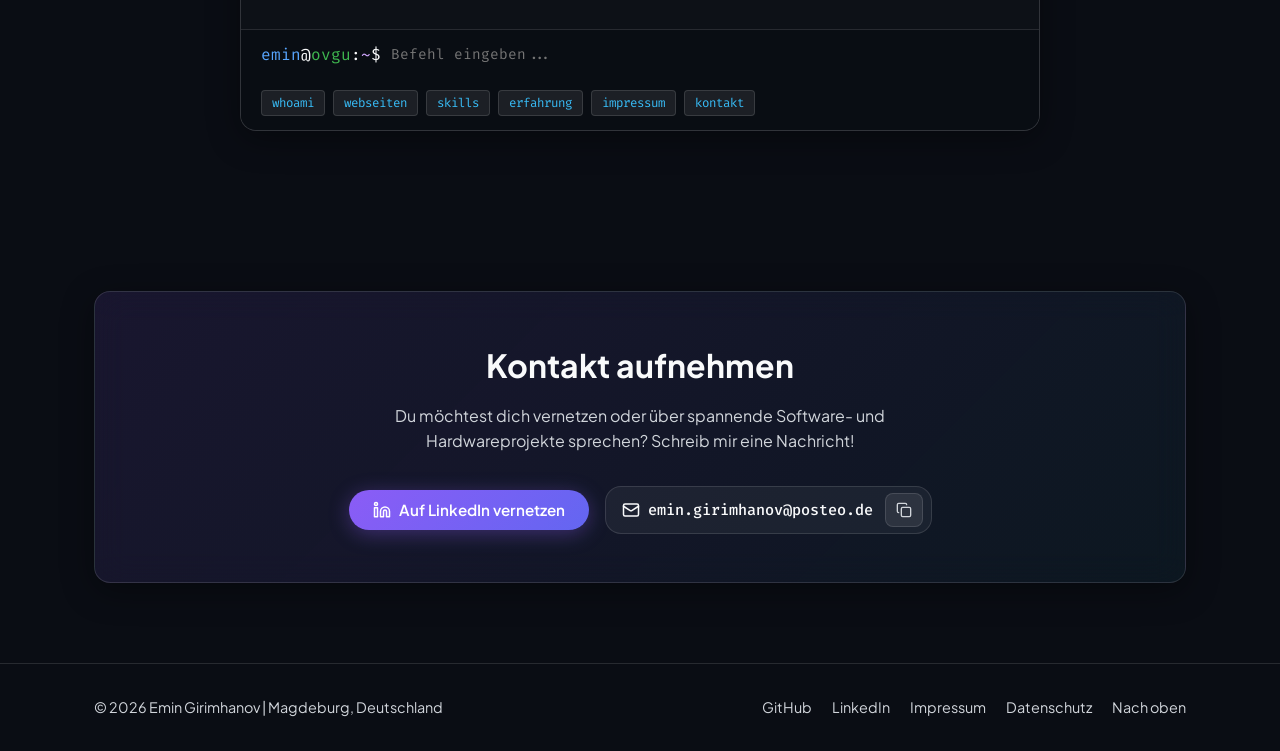
==== commit 50ff6e2c: "content: OSCAR ist abgeschlossen, Export und GitHub-Repo als geplant markiert - Karte von "active" a" ====
--- a/index.html
+++ b/index.html
@@ -494,8 +494,8 @@
 
                 <div class="project-filters" role="tablist" aria-label="Projektfilter">
                     <button class="filter-btn active" role="tab" aria-selected="true" data-filter="all" data-de="Alle (9)" data-en="All (9)">Alle (9)</button>
-                    <button class="filter-btn" role="tab" aria-selected="false" data-filter="active" data-de="🟢 Aktiv (5)" data-en="🟢 Active (5)">🟢 Aktiv (5)</button>
-                    <button class="filter-btn" role="tab" aria-selected="false" data-filter="completed" data-de="✅ Abgeschlossen (4)" data-en="✅ Completed (4)">✅ Abgeschlossen (4)</button>
+                    <button class="filter-btn" role="tab" aria-selected="false" data-filter="active" data-de="🟢 Aktiv (4)" data-en="🟢 Active (4)">🟢 Aktiv (4)</button>
+                    <button class="filter-btn" role="tab" aria-selected="false" data-filter="completed" data-de="✅ Abgeschlossen (5)" data-en="✅ Completed (5)">✅ Abgeschlossen (5)</button>
                     <button class="filter-btn" role="tab" aria-selected="false" data-filter="web" data-de="Web-Anwendungen" data-en="Web Apps">Web-Anwendungen</button>
                     <button class="filter-btn" role="tab" aria-selected="false" data-filter="work" data-de="Public Sector &amp; Software" data-en="Public Sector &amp; Software">Public Sector &amp; Software</button>
                     <button class="filter-btn" role="tab" aria-selected="false" data-filter="engagement" data-de="Consulting &amp; Engagement" data-en="Consulting &amp; Engagement">Consulting &amp; Engagement</button>
@@ -762,7 +762,7 @@
                     </article>
 
                     <!-- Project 8: OSCAR Bot -->
-                    <article class="glass-card project-card" data-category="work active">
+                    <article class="glass-card project-card" data-category="work completed">
                         <div class="project-media-wrapper">
                             <img src="assets/img/oscar_bot.jpg" alt="Logo des OSCAR Semesterplanungs-Bots" class="project-banner-img" loading="lazy" data-lightbox="assets/img/oscar_bot.jpg" data-lightbox-caption="OSCAR Semesterplaner" role="button" tabindex="0">
                             <span class="badge-role badge-context" data-de="Studienprojekt" data-en="University Project">Studienprojekt</span>
@@ -773,8 +773,8 @@
                                 <div class="project-type" data-de="Softwareprojekt im Studium" data-en="Software project during my studies">Softwareprojekt im Studium</div>
                             </div>
                             <h3 class="project-title" data-de="OSCAR Semesterplaner" data-en="OSCAR Academic Roadmapper">OSCAR Semesterplaner</h3>
-                            <p class="project-desc" data-de="Selbst gewähltes Thema im Softwareprojekt des Studiums, entwickelt im Viererteam. Ein modularer Discord-Bot (Organized Study Choice &amp; Academic Roadmapper), der Informatikstudierenden an der OVGU bei der Stundenplanung hilft." data-en="A topic we chose ourselves for the university software project, built by a team of four. A modular Discord bot (Organized Study Choice &amp; Academic Roadmapper) that helps computer science students at OVGU plan their timetables.">
-                                Selbst gewähltes Thema im Softwareprojekt des Studiums, entwickelt im Viererteam. Ein modularer Discord-Bot (Organized Study Choice &amp; Academic Roadmapper), der Informatikstudierenden an der OVGU bei der Stundenplanung hilft.
+                            <p class="project-desc" data-de="Selbst gewähltes Thema im Softwareprojekt des Studiums, entwickelt im Viererteam. Ein modularer Discord-Bot (Organized Study Choice &amp; Academic Roadmapper), der Informatikstudierenden an der OVGU bei der Stundenplanung hilft. Geplant sind der Export auf weitere Fakultäten und ein GitHub-Repository für andere Hochschulen." data-en="A topic we chose ourselves for the university software project, built by a team of four. A modular Discord bot (Organized Study Choice &amp; Academic Roadmapper) that helps computer science students at OVGU plan their timetables. An export to other faculties and a GitHub repository for other universities are planned.">
+                                Selbst gewähltes Thema im Softwareprojekt des Studiums, entwickelt im Viererteam. Ein modularer Discord-Bot (Organized Study Choice &amp; Academic Roadmapper), der Informatikstudierenden an der OVGU bei der Stundenplanung hilft. Geplant sind der Export auf weitere Fakultäten und ein GitHub-Repository für andere Hochschulen.
                             </p>
 
                             <!-- Mini Photo next to URL / Link / Name -->
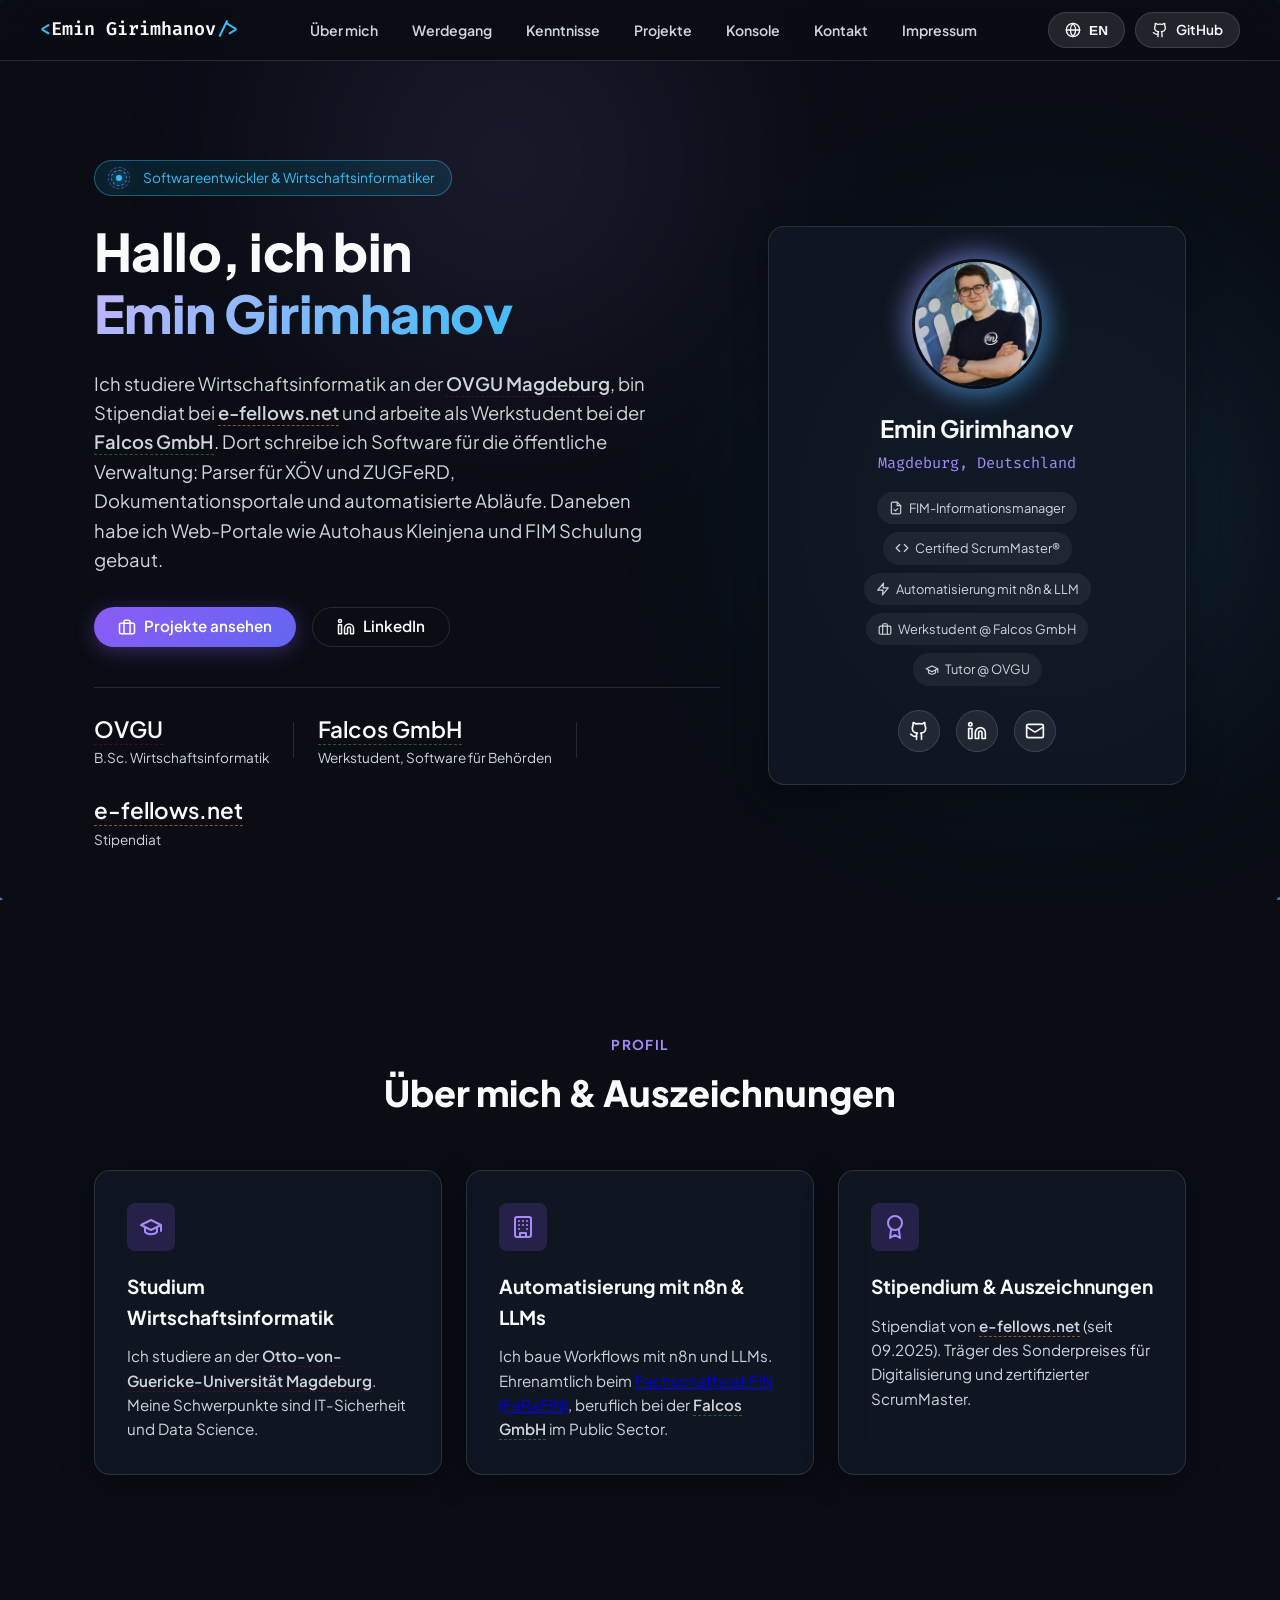
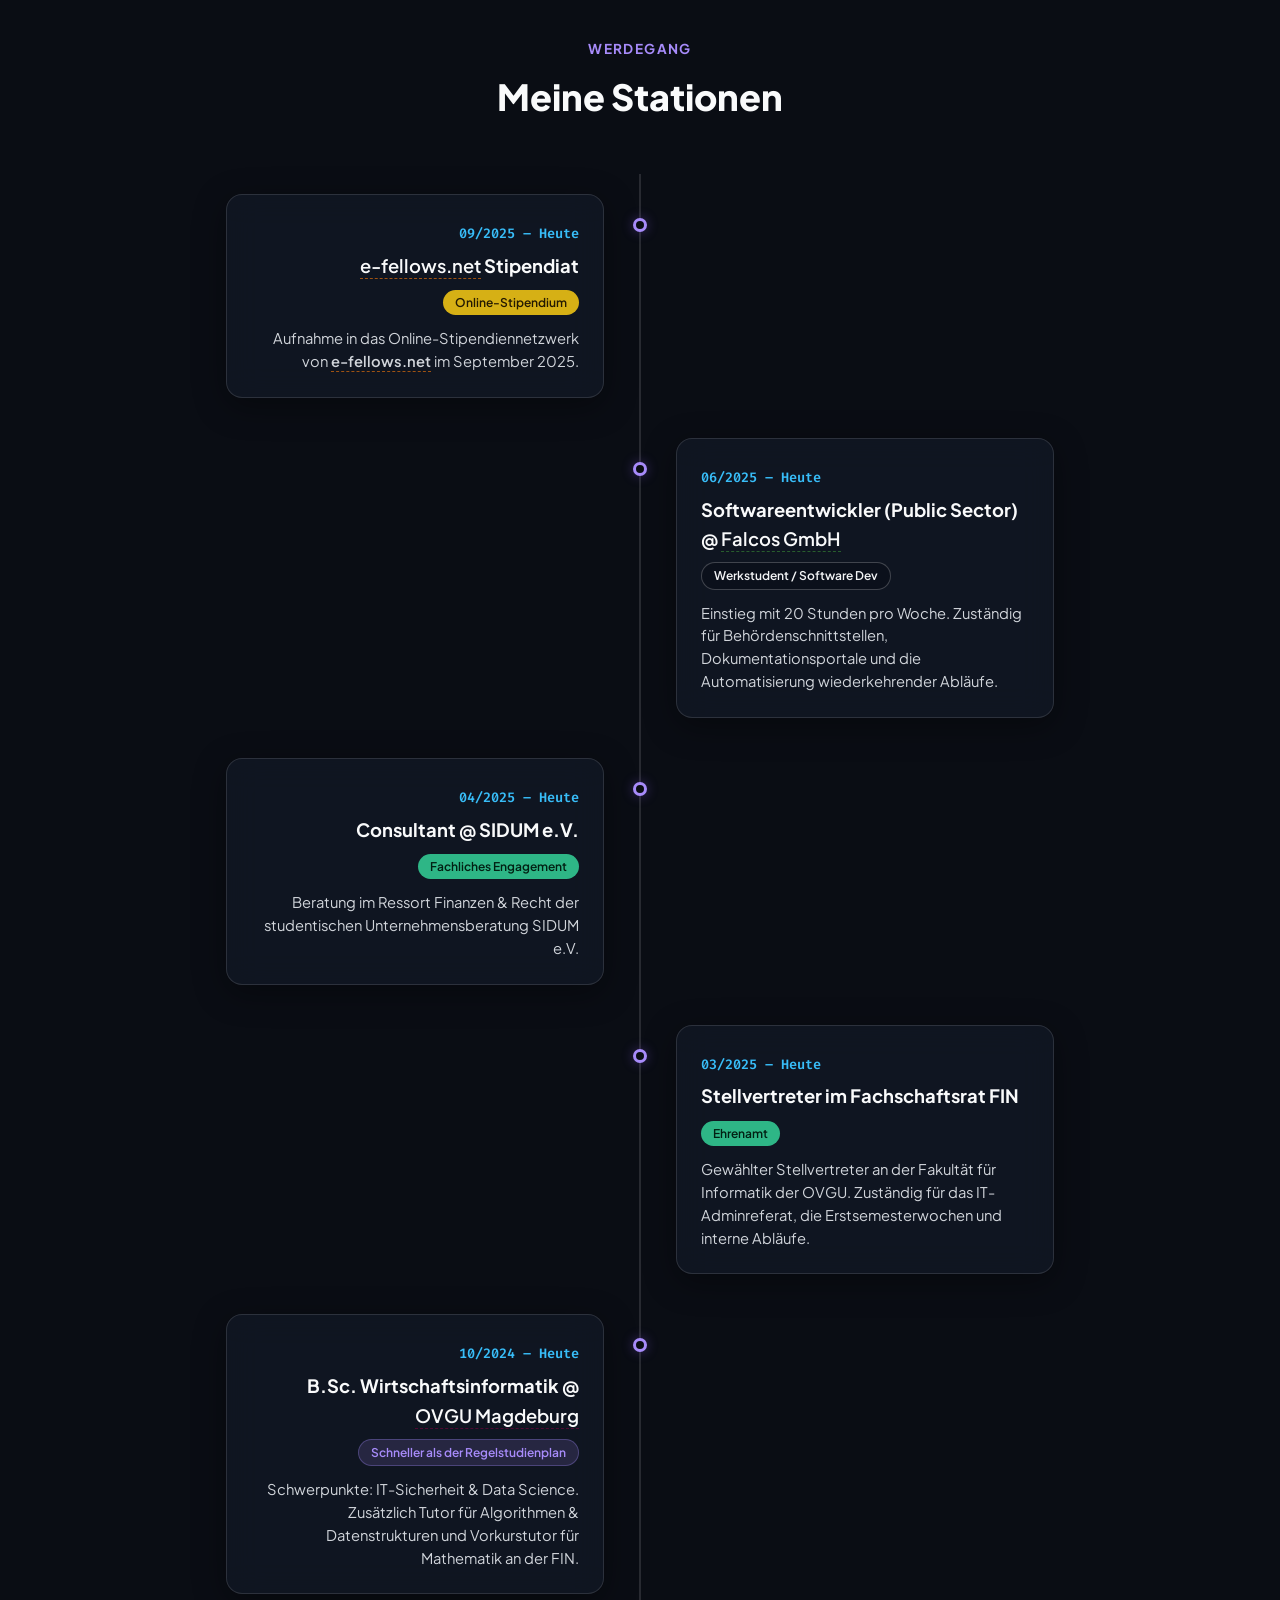
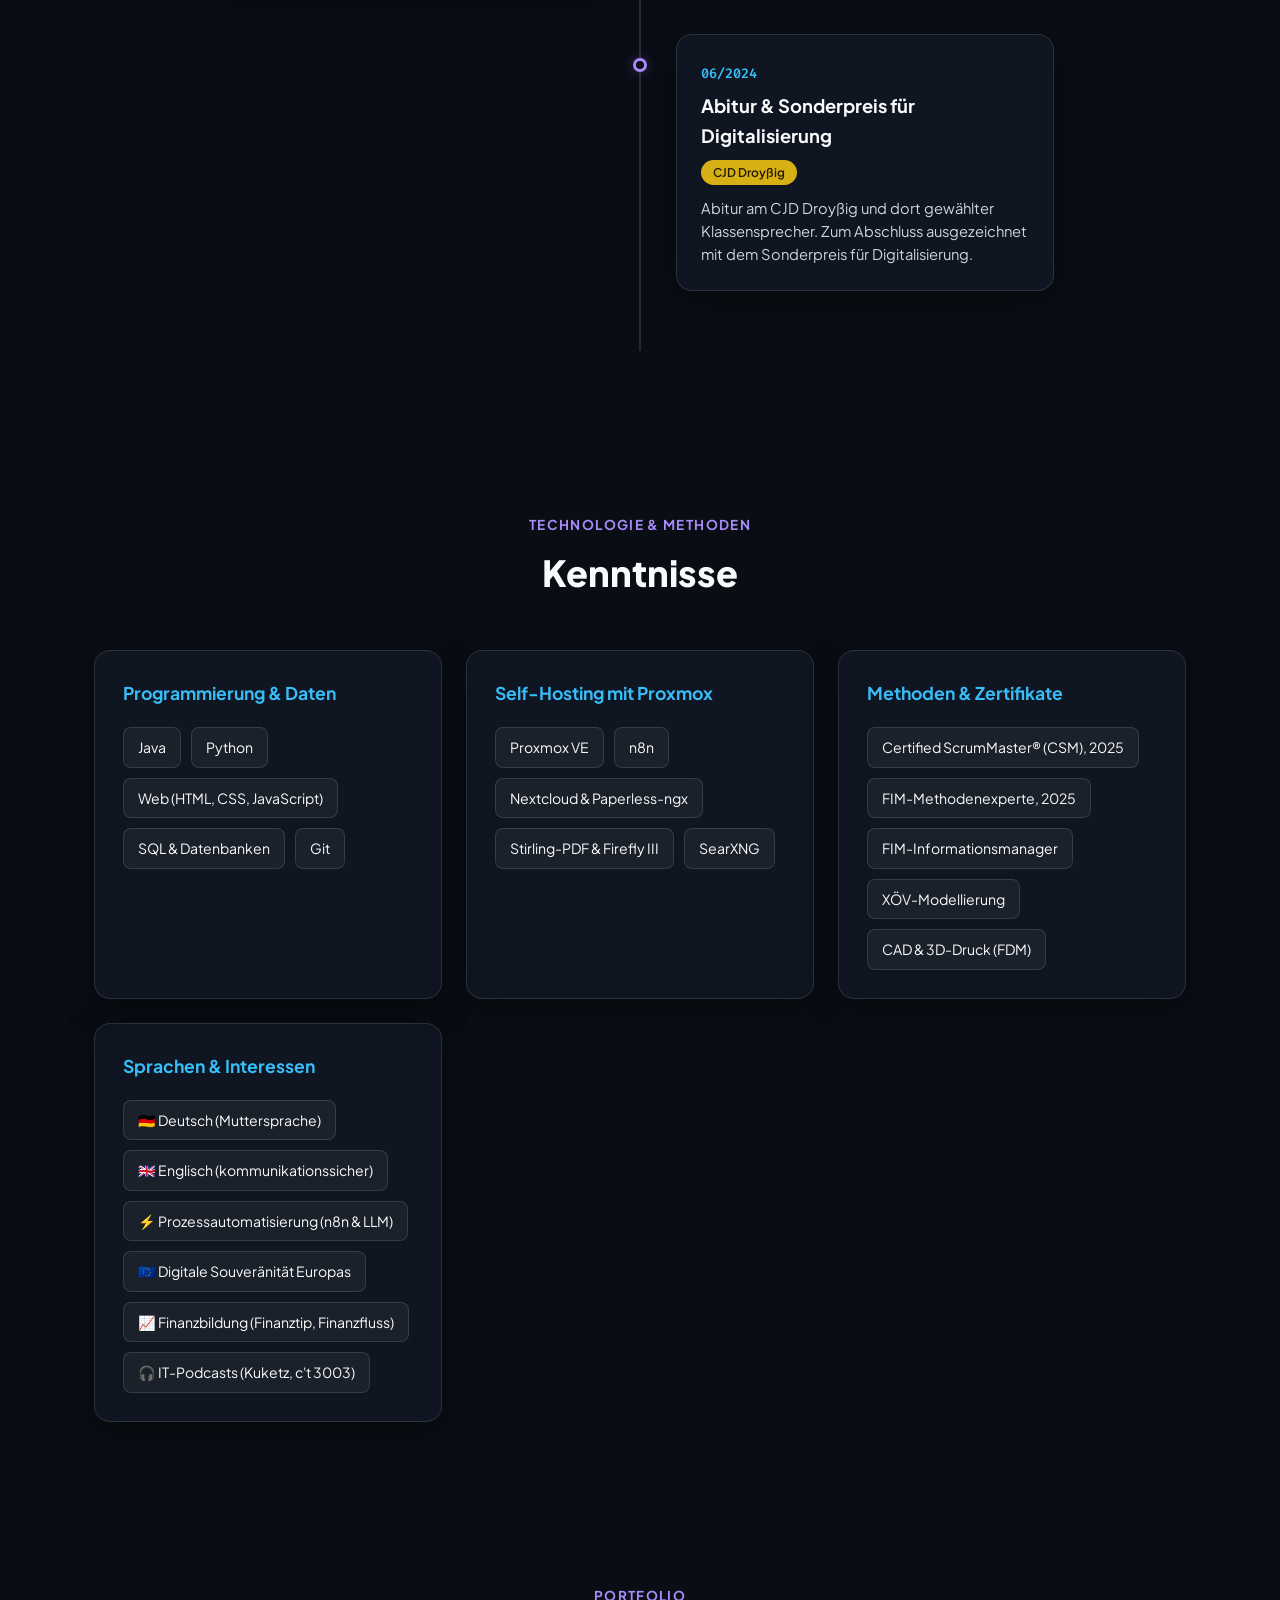
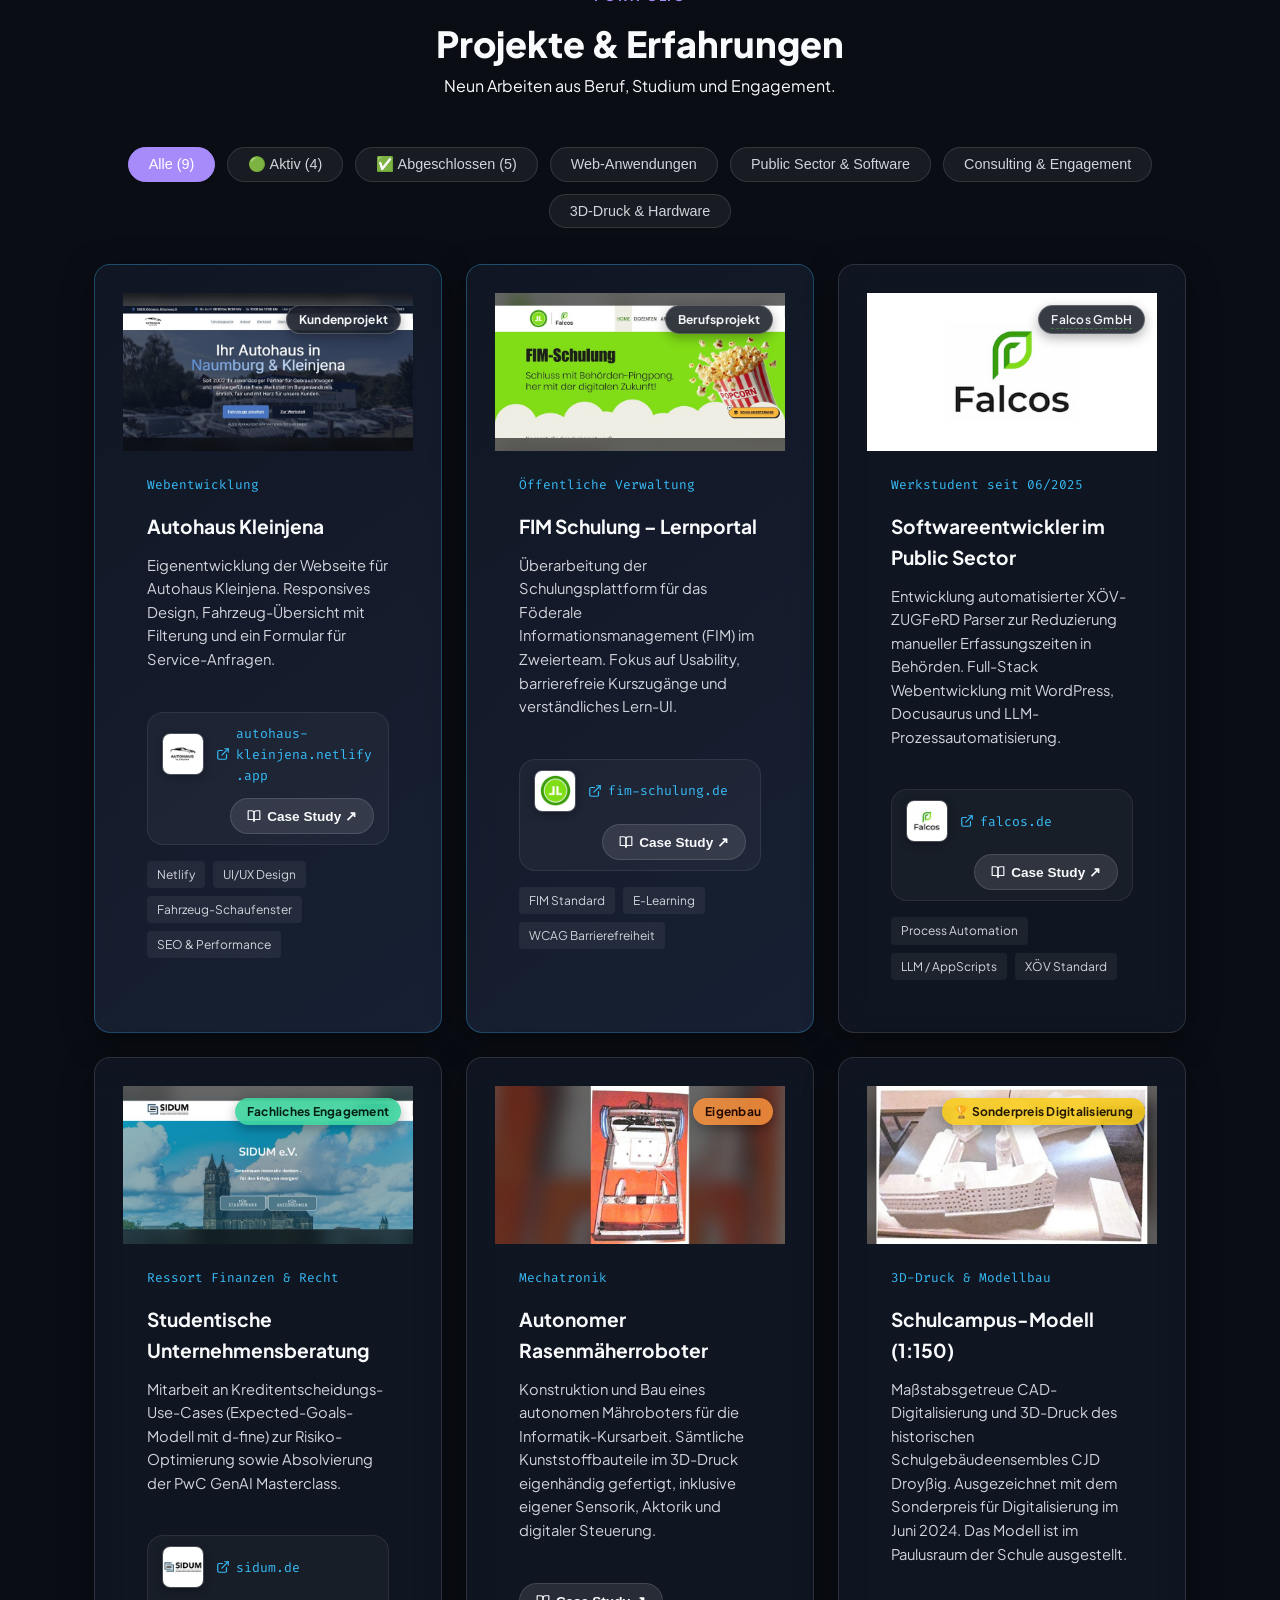
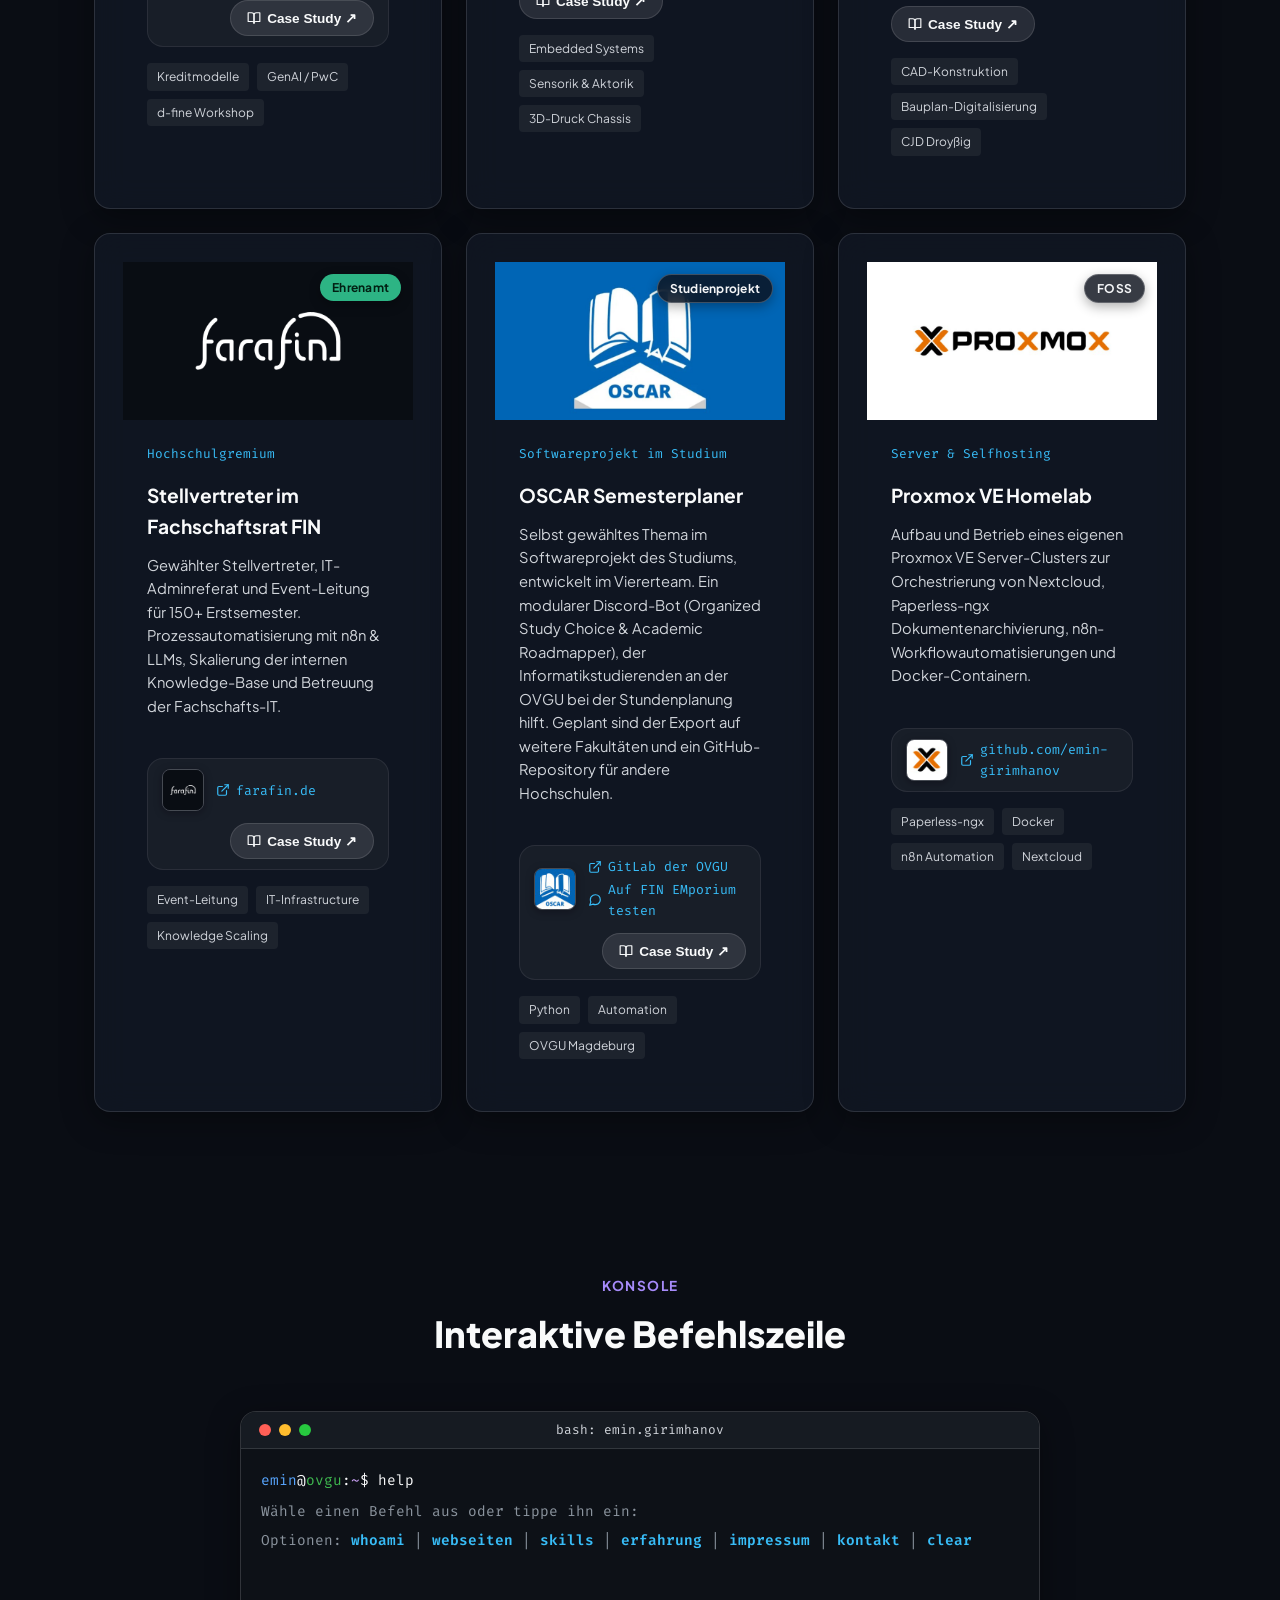
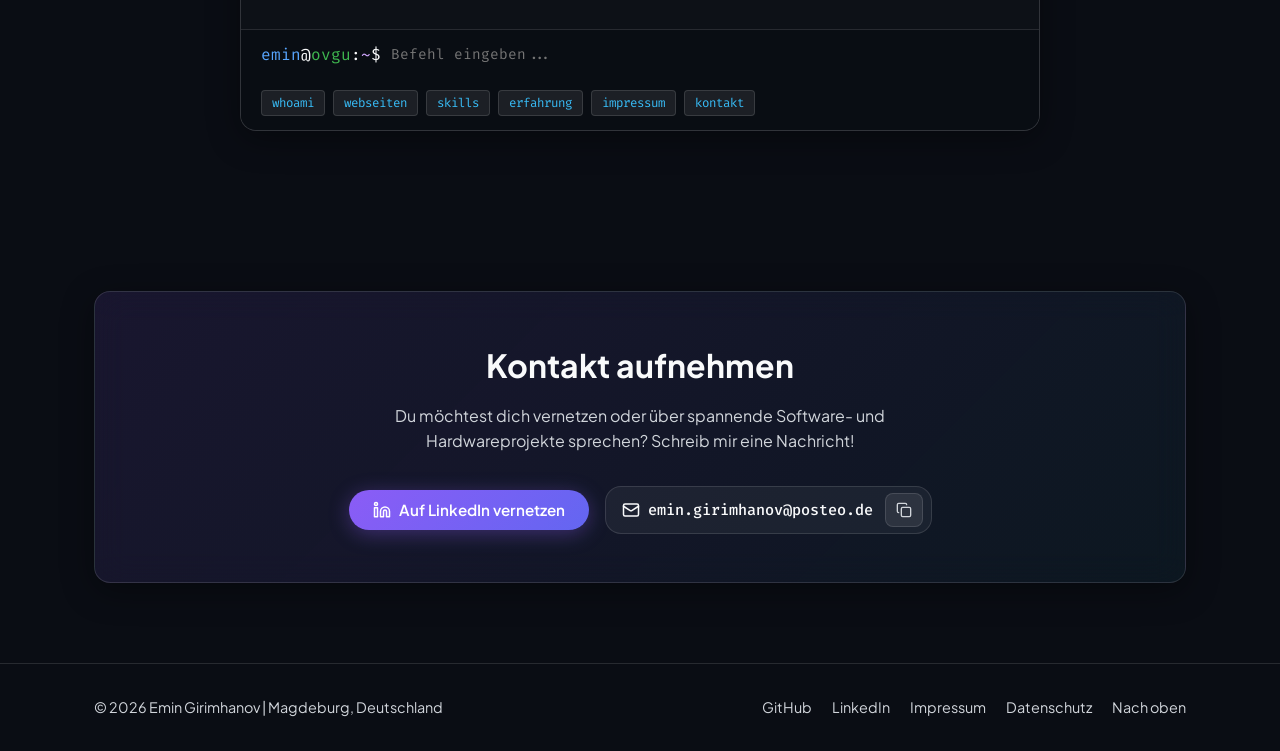
==== commit 6ff11157: "fix: SIDUM e.V. ist fachliches Engagement, kein Ehrenamt Der Lebenslauf trennt gesellschaftliches En" ====
--- a/index.html
+++ b/index.html
@@ -366,7 +366,7 @@
                         <article class="glass-card timeline-content">
                             <span class="timeline-date">04/2025 – Heute</span>
                             <h3 class="timeline-heading" data-de="Consultant @ SIDUM e.V." data-en="Consultant @ SIDUM e.V.">Consultant @ SIDUM e.V.</h3>
-                            <span class="timeline-badge badge-engagement" data-de="Consulting &amp; Engagement" data-en="Consulting &amp; Engagement">Consulting &amp; Engagement</span>
+                            <span class="timeline-badge badge-engagement" data-de="Fachliches Engagement" data-en="Professional Engagement">Fachliches Engagement</span>
                             <p class="timeline-text" data-de="Beratung im Ressort Finanzen &amp; Recht der studentischen Unternehmensberatung SIDUM e.V." data-en="Consulting in the Finance &amp; Legal department of the student management consultancy SIDUM e.V.">
                                 Beratung im Ressort Finanzen &amp; Recht der studentischen Unternehmensberatung SIDUM e.V.
                             </p>
@@ -487,8 +487,8 @@
                 <div class="section-header">
                     <span class="section-tag" data-de="Portfolio" data-en="Portfolio">Portfolio</span>
                     <h2 class="section-title" id="projects-title" data-de="Projekte &amp; Erfahrungen" data-en="Projects &amp; Experience">Projekte &amp; Erfahrungen</h2>
-                    <p class="section-subtitle" data-de="Neun Arbeiten aus Beruf, Studium und Ehrenamt." data-en="Nine projects from work, university, and volunteering.">
-                        Neun Arbeiten aus Beruf, Studium und Ehrenamt.
+                    <p class="section-subtitle" data-de="Neun Arbeiten aus Beruf, Studium und Engagement." data-en="Nine projects from work, university, and engagement.">
+                        Neun Arbeiten aus Beruf, Studium und Engagement.
                     </p>
                 </div>
 
@@ -627,7 +627,7 @@
                     <article class="glass-card project-card" data-category="engagement active">
                         <div class="project-media-wrapper">
                             <img src="assets/img/sidum_consulting.jpg" alt="Startseite der Webseite von SIDUM e.V." class="project-banner-img" loading="lazy" data-lightbox="assets/img/sidum_consulting.jpg" data-lightbox-caption="SIDUM e.V. Case Study" role="button" tabindex="0">
-                            <span class="badge-role badge-engagement" data-de="Ehrenamt" data-en="Volunteering">Ehrenamt</span>
+                            <span class="badge-role badge-engagement" data-de="Fachliches Engagement" data-en="Professional Engagement">Fachliches Engagement</span>
                         </div>
 
                         <div class="project-content">
